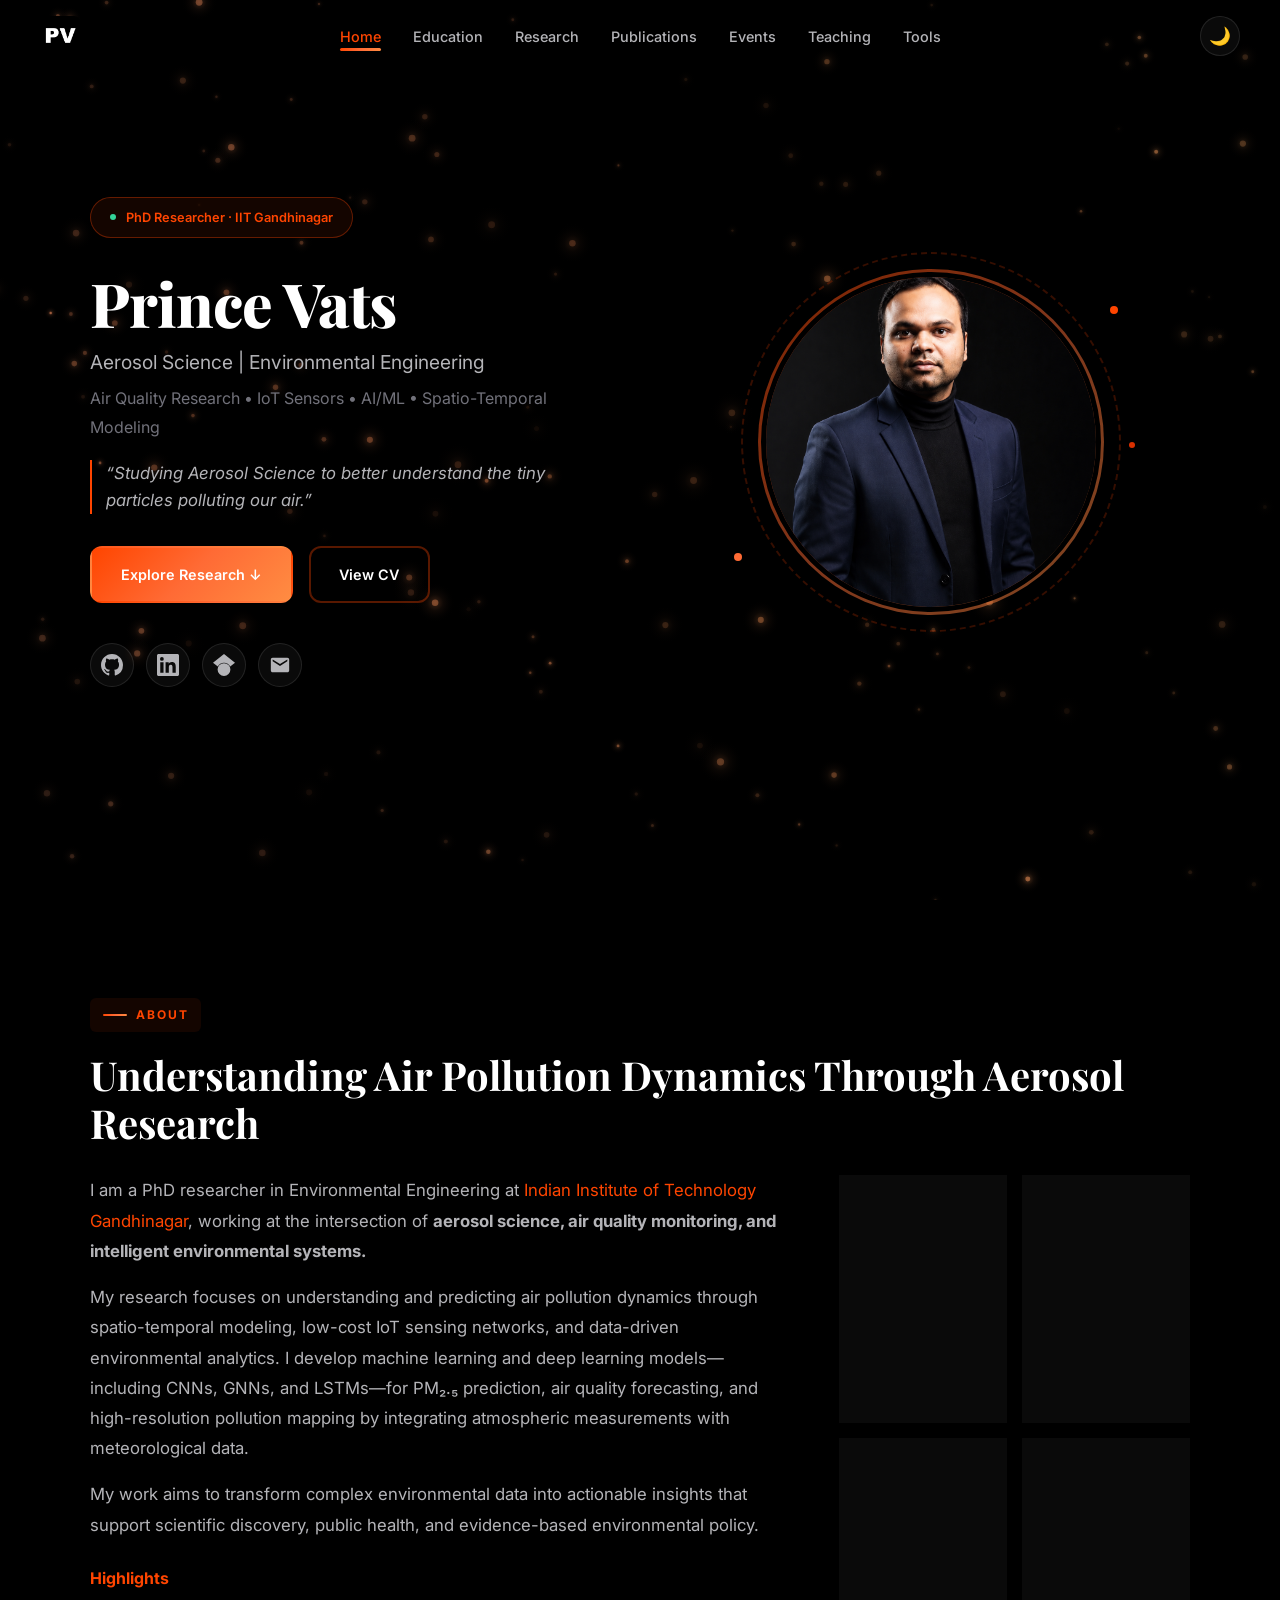
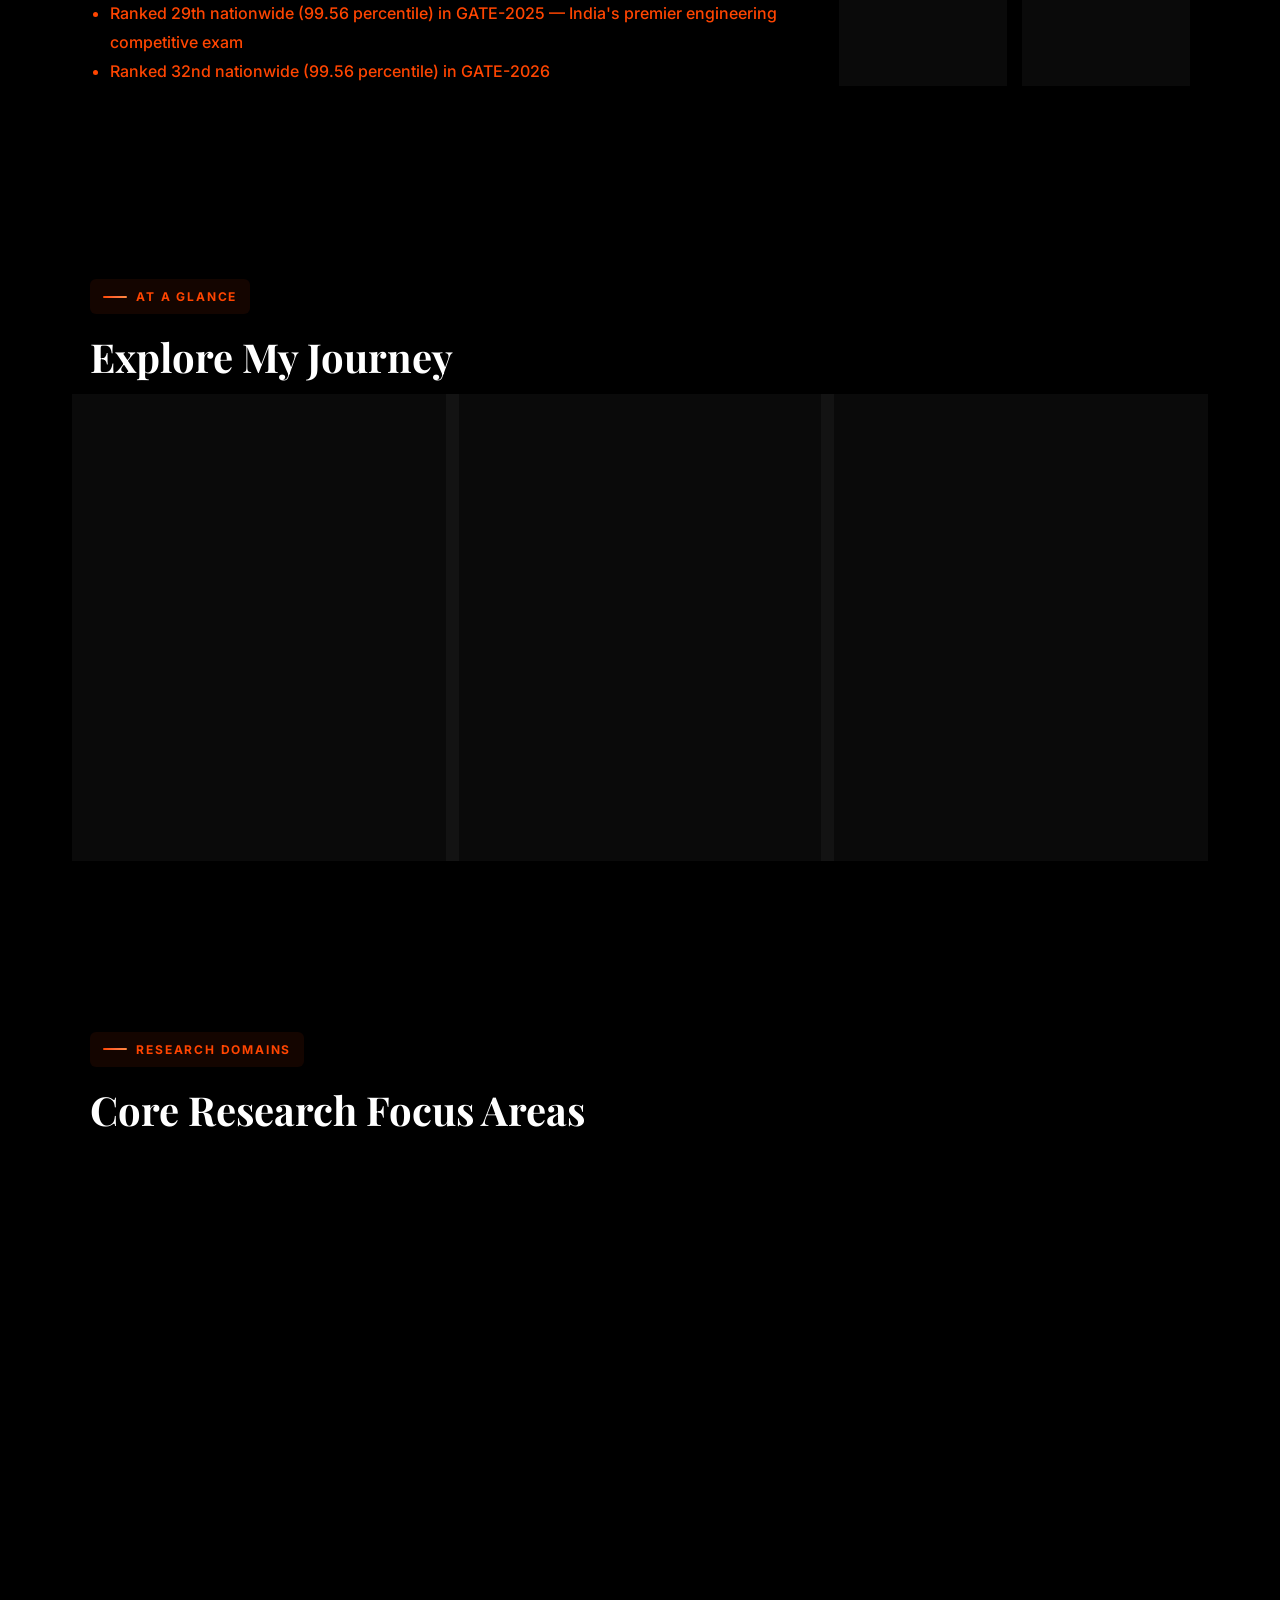
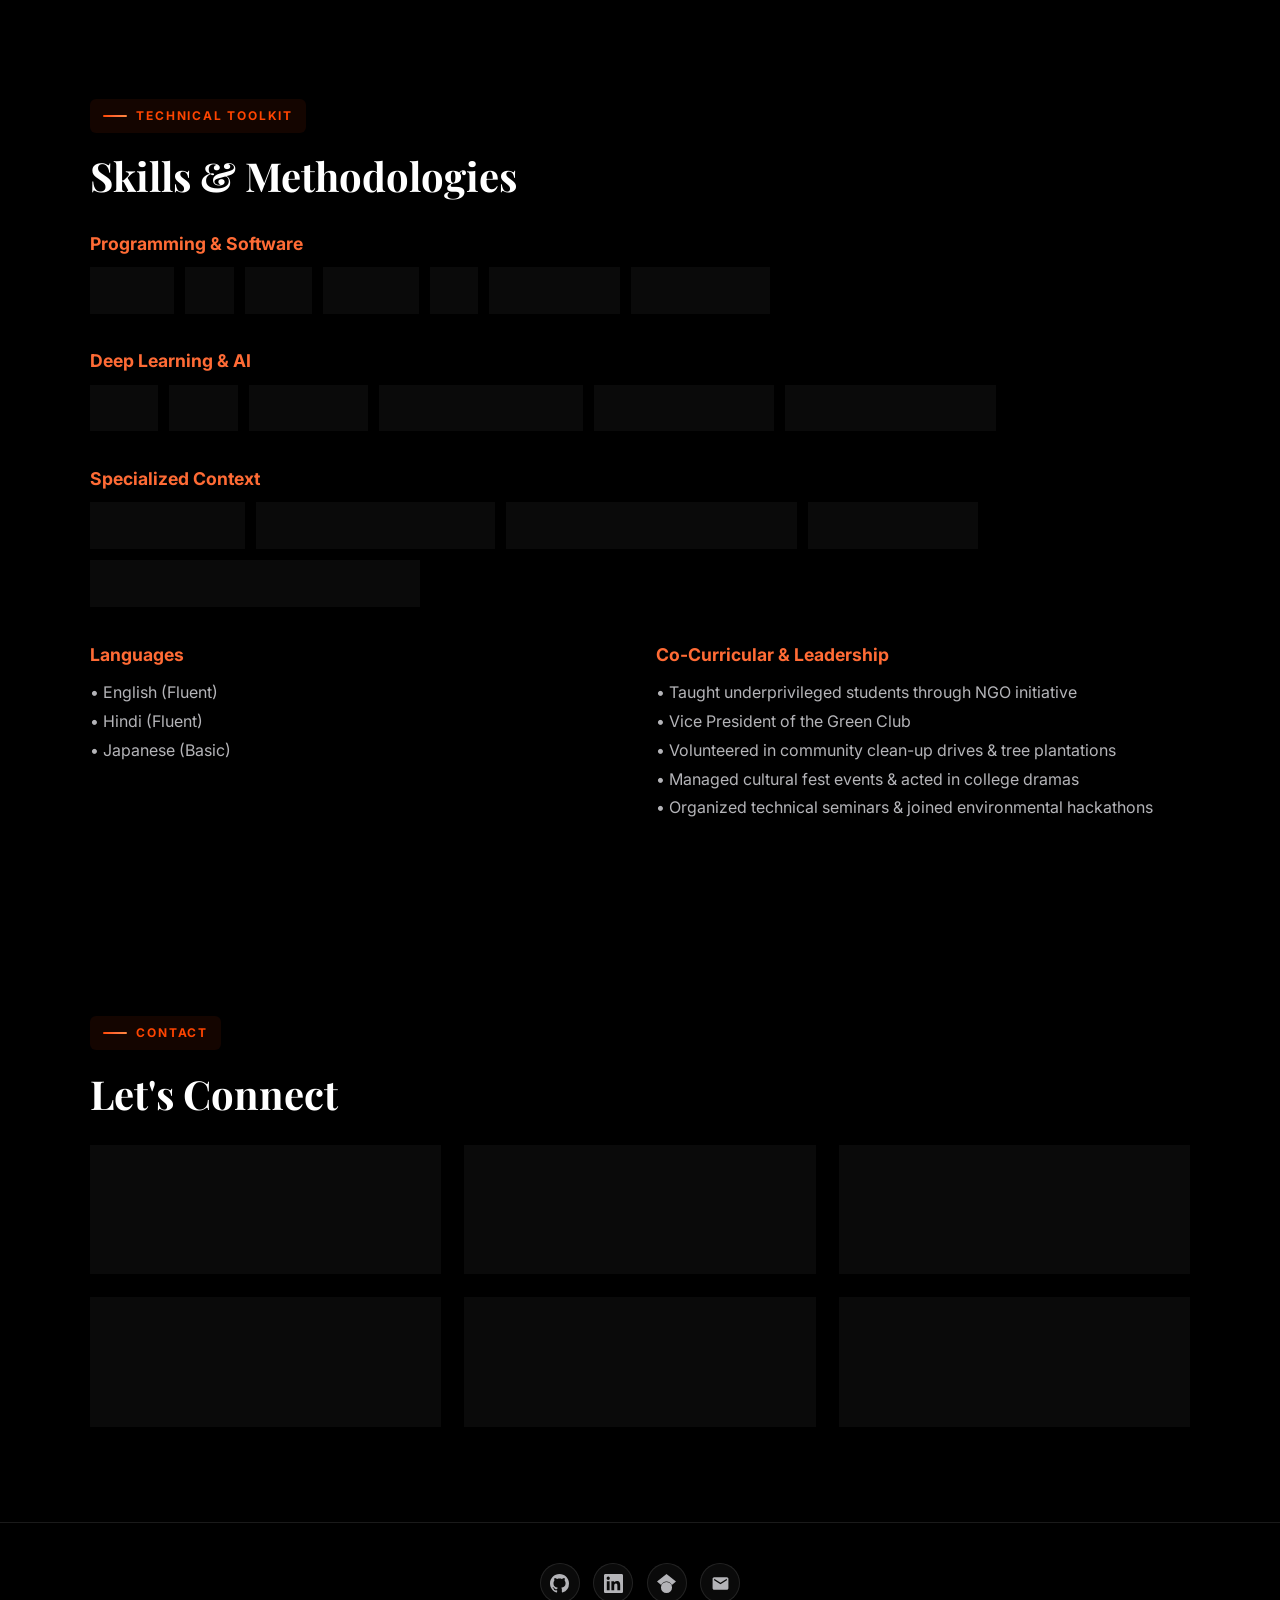
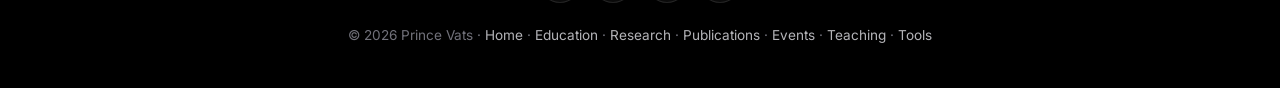
==== index.html @ 7f8aeb82 "Update" ====
<!DOCTYPE html>
<html lang="en">

<head>
  <meta charset="UTF-8" />
  <meta name="viewport" content="width=device-width, initial-scale=1.0" />
  <title>Prince Vats</title>
  <meta name="description"
    content="Prince Vats - PhD Researcher at IIT Gandhinagar specializing in aerosol science, environmental engineering, air pollution monitoring, AI/ML calibration, and deep-learning based spatio-temporal modelling." />
  <link rel="icon" type="image/png" href="assets/images/PV_logo.png" />
  <link rel="stylesheet" href="css/style.css?v=5" />
</head>

<body>

  <!-- Aerosol particle canvas -->
  <canvas id="particleCanvas"></canvas>

  <!-- ===== Navigation ===== -->
  <nav class="navbar" id="navbar">
    <div class="nav-inner">
      <a href="index.html" class="nav-logo">
        <img src="assets/images/PV_logo.png" alt="PV Logo" />
      </a>
      <ul class="nav-links" id="navLinks">
        <li><a href="index.html" class="active">Home</a></li>
        <li><a href="pages/education.html">Education</a></li>
        <li><a href="pages/research.html">Research</a></li>
        <li><a href="pages/publications.html">Publications</a></li>
        <li><a href="pages/events.html">Events</a></li>
        <li><a href="pages/teaching.html">Teaching</a></li>
        <li><a href="pages/tools.html">Tools</a></li>
      </ul>
      <button class="theme-toggle" id="themeToggle" aria-label="Toggle dark mode" title="Toggle theme">
        <span>🌙</span>
      </button>
      <button class="hamburger" id="hamburger" aria-label="Toggle navigation" aria-expanded="false" aria-controls="navLinks">
        <span></span><span></span><span></span>
      </button>
    </div>
  </nav>

  <!-- ===== Hero ===== -->
  <section class="hero" id="hero">
    <div class="section-container">
      <div class="hero-grid">
        <div class="hero-text">
          <div class="hero-badge"><span class="dot"></span> PhD Researcher · IIT Gandhinagar</div>
          <h1 class="hero-name">Prince Vats</h1>
          <p class="hero-title">Aerosol Science | Environmental Engineering</p>
          <p class="hero-affiliation">Air Quality Research • IoT Sensors • AI/ML • Spatio-Temporal Modeling</p>
          <p class="hero-tagline">“Studying Aerosol Science to better understand the tiny particles polluting our air.”</p>
          <div class="hero-buttons">
            <a href="#overview" class="btn btn-primary">Explore Research ↓</a>
            <a href="assets/pdf/CV.pdf" class="btn btn-outline" target="_blank" rel="noopener">View CV</a>
            <!-- Social links -->
            <div class="hero-socials">
              <a href="https://github.com/prince-vats" target="_blank" rel="noopener" class="social-link" title="GitHub">
                <svg xmlns="http://www.w3.org/2000/svg" viewBox="0 0 24 24" aria-hidden="true">
                  <path
                    d="M12 0C5.37 0 0 5.37 0 12c0 5.31 3.435 9.795 8.205 11.385.6.105.825-.255.825-.57 0-.285-.015-1.23-.015-2.235-3.015.555-3.795-.735-4.035-1.41-.135-.345-.72-1.41-1.23-1.695-.42-.225-1.02-.78-.015-.795.945-.015 1.62.87 1.845 1.23 1.08 1.815 2.805 1.305 3.495.99.105-.78.42-1.305.765-1.605-2.67-.3-5.46-1.335-5.46-5.925 0-1.305.465-2.385 1.23-3.225-.12-.3-.54-1.53.12-3.18 0 0 1.005-.315 3.3 1.23.96-.27 1.98-.405 3-.405s2.04.135 3 .405c2.295-1.56 3.3-1.23 3.3-1.23.66 1.65.24 2.88.12 3.18.765.84 1.23 1.905 1.23 3.225 0 4.605-2.805 5.625-5.475 5.925.435.375.81 1.095.81 2.22 0 1.605-.015 2.895-.015 3.3 0 .315.225.69.825.57A12.02 12.02 0 0024 12c0-6.63-5.37-12-12-12z" />
              </svg>
            </a>
            <a href="https://www.linkedin.com/in/prince-vats-iitrpr/" target="_blank" rel="noopener" class="social-link"
              title="LinkedIn">
              <svg xmlns="http://www.w3.org/2000/svg" viewBox="0 0 24 24" aria-hidden="true">
                <path
                  d="M20.447 20.452h-3.554v-5.569c0-1.328-.027-3.037-1.852-3.037-1.853 0-2.136 1.445-2.136 2.939v5.667H9.351V9h3.414v1.561h.046c.477-.9 1.637-1.85 3.37-1.85 3.601 0 4.267 2.37 4.267 5.455v6.286zM5.337 7.433a2.062 2.062 0 01-2.063-2.065 2.064 2.064 1 112.063 2.065zm1.782 13.019H3.555V9h3.564v11.452zM22.225 0H1.771C.792 0 0 .774 0 1.729v20.542C0 23.227.792 24 1.771 24h20.451C23.2 24 24 23.227 24 22.271V1.729C24 .774 23.2 0 22.222 0h.003z" />
              </svg>
            </a>
            <a href="https://scholar.google.com/citations?user=SPHQZR8AAAAJ&hl=en" target="_blank" rel="noopener"
              class="social-link" title="Google Scholar">
              <svg xmlns="http://www.w3.org/2000/svg" viewBox="0 0 24 24" aria-hidden="true">
                <path
                  d="M5.242 13.769L0 9.5 12 0l12 9.5-5.242 4.269C17.548 11.249 14.978 9.5 12 9.5c-2.977 0-5.548 1.748-6.758 4.269zM12 10a7 7 0 1 0 0 14 7 7 0 0 0 0-14z" />
              </svg>
            </a>
            <a href="mailto:princevatsiitrpr@gmail.com" class="social-link" title="Email Me">
              <svg xmlns="http://www.w3.org/2000/svg" viewBox="0 0 24 24" aria-hidden="true">
                <path d="M20 4H4c-1.1 0-1.99.9-1.99 2L2 18c0 1.1.9 2 2 2h16c1.1 0 2-.9 2-2V6c0-1.1-.9-2-2-2zm0 4l-8 5-8-5V6l8 5 8-5v2z"/>
              </svg>
            </a>
          </div>
          </div>
        </div>
        <div class="hero-image-wrapper">
          <div class="hero-image-frame">
            <img src="assets/images/profile/PV5.png" alt="Prince Vats" class="hero-image" />
            <div class="floating-particle"></div>
            <div class="floating-particle"></div>
            <div class="floating-particle"></div>
          </div>
        </div>
      </div>
    </div>
  </section>

  <!-- ===== About ===== -->
  <section id="about">
    <div class="section-container reveal">
      <span class="section-label">About</span>
      <h2 class="section-title">Understanding Air Pollution Dynamics Through Aerosol Research</h2>
      <div class="about-content">
        <div class="about-text">
          <p>
            I am a PhD researcher in Environmental Engineering at <a href="https://www.iitgn.ac.in/">Indian
              Institute of Technology Gandhinagar</a>, working at the intersection of <strong>aerosol science,
              air quality monitoring, and intelligent environmental systems.</strong>
          </p>
          <p>
            My research focuses on understanding and predicting air pollution dynamics through
            spatio-temporal modeling, low-cost IoT sensing networks, and data-driven environmental
            analytics. I develop machine learning and deep learning models—including CNNs, GNNs,
            and LSTMs—for PM₂.₅ prediction, air quality forecasting, and high-resolution pollution
            mapping by integrating atmospheric measurements with meteorological data.
          </p>
          <p>
            My work aims to transform complex environmental data into actionable insights that
            support scientific discovery, public health, and evidence-based environmental policy.
          </p>
          <div style="color: var(--accent-1); font-weight: 500; margin-top: 1.5rem;">
            <strong>Highlights</strong>
            <ul style="margin-top: 0.4rem; padding-left: 1.25rem;">
              <li>Ranked 29th nationwide (99.56 percentile) in GATE-2025 — India's premier engineering competitive exam</li>
              <li>Ranked 32nd nationwide (99.56 percentile) in GATE-2026</li>
            </ul>
          </div>
        </div>
        <div class="stats-grid">
          <div class="stat-card">
            <div class="stat-number">IoT</div>
            <div class="stat-label">Sensor Networks</div>
          </div>
          <div class="stat-card">
            <div class="stat-number">ML/DL</div>
            <div class="stat-label">AI Models</div>
          </div>
          <div class="stat-card">
            <div class="stat-number">ST</div>
            <div class="stat-label">Spatio-Temporal</div>
          </div>
          <div class="stat-card">
            <div class="stat-number">AQ</div>
            <div class="stat-label">Monitoring</div>
          </div>
        </div>
      </div>
    </div>
  </section>

  <!-- ===== Overview - Summary Cards ===== -->
  <section id="overview">
    <div class="section-container reveal">
      <span class="section-label">At a Glance</span>
      <h2 class="section-title">Explore My Journey</h2>
      <div class="summary-grid">

        <!-- Academic -->
        <div class="summary-card">
          <div class="summary-icon">🎓</div>
          <h3>Academic Journey</h3>
          <p>
            Pursuing a PhD at IIT Gandhinagar, with an M.Tech from IIT Ropar
            and B.Tech from GBPUA&T Pantnagar, building a strong foundation
            in environmental engineering and civil science driven by curiosity
            and interdisciplinary learning.
          </p>
          <a href="pages/education.html" class="btn btn-outline btn-sm">View Details →</a>
        </div>

        <!-- Research + Publications-->
        <div class="summary-card">
          <div class="summary-icon">🔬</div>
          <h3>Research & Publications</h3>
          <p>
            Focused on ambient and indoor air pollution monitoring using IoT
            sensor networks, CNN/GNN deep-learning models, feature engineering,
            and predictive AQI systems, with peer-reviewed publications and
            manuscripts advancing AI/ML applications in environmental health.
          </p>
          <a href="pages/research.html" class="btn btn-outline btn-sm">View Details →</a>
        </div>

        <!-- Events & Engagement -->
        <div class="summary-card">
          <div class="summary-icon">🎤</div>
          <h3>Events &amp; Engagement</h3>
          <p>
            Organized academic symposia and contributed at global scientific platforms
            including AAC 2025, India Clean Air Summit, and IICAQM, actively engaging in
            knowledge exchange and environmental research.
          </p>
          <a href="pages/events.html" class="btn btn-outline btn-sm">View Details →</a>
        </div>

      </div>
    </div>
  </section>

  <!-- ===== Research Focus Areas ===== -->
  <section id="research-focus">
    <div class="section-container reveal">
      <span class="section-label">Research Domains</span>
      <h2 class="section-title">Core Research Focus Areas</h2>
      <div class="focus-areas-grid">
        <div class="focus-area-card">
          <h3>🌫️ Aerosol Science</h3>
          <p>
            Understanding aerosol formation, transport, and transformation in atmospheric environments,
            with emphasis on particle number size distribution (PNSD) reconstruction from optical/light-scattering
            measurements, and implications for air quality, climate interactions, and human health exposure.
          </p>
        </div>
        <div class="focus-area-card">
          <h3>💨 Air Quality Monitoring & IoT Sensor Networks</h3>
          <p>
            Real-time ambient and indoor air pollution assessment using distributed low-cost IoT sensor networks for
            multi-pollutant monitoring (PM2.5, PM10, CO2, CO, TVOCs), including sensor design, deployment, calibration,
            data fusion, quality assurance, and health risk/exposure analysis.
          </p>
        </div>
        <div class="focus-area-card">
          <h3>🤖 AI/ML for AQ Prediction</h3>
          <p>
            Development of advanced AI/ML models (CNN, GNN, LSTM, hybrid deep learning architectures) for PM₂.₅
            forecasting
            and spatio-temporal air quality prediction, integrating meteorological, atmospheric, and sensor-network data
            for pattern recognition, feature extraction, and uncertainty-aware forecasting.
          </p>
        </div>
      </div>
    </div>
  </section>

  <!-- ===== Skills ===== -->
  <section id="skills">
    <div class="section-container reveal">
      <span class="section-label">Technical Toolkit</span>
      <h2 class="section-title">Skills &amp; Methodologies</h2>

      <div style="margin-bottom: 2rem;">
        <h3 style="color: var(--accent-2); font-size: 1.1rem; margin-bottom: 0.5rem;">Programming &amp; Software</h3>
        <div class="skills-container">
          <span class="skill-tag">Python</span>
          <span class="skill-tag">C</span>
          <span class="skill-tag">C++</span>
          <span class="skill-tag">MATLAB</span>
          <span class="skill-tag">R</span>
          <span class="skill-tag">ArcGIS / QGIS</span>
          <span class="skill-tag">MS Office Suite</span>
        </div>
      </div>

      <div style="margin-bottom: 2rem;">
        <h3 style="color: var(--accent-2); font-size: 1.1rem; margin-bottom: 0.5rem;">Deep Learning &amp; AI</h3>
        <div class="skills-container">
          <span class="skill-tag">CNN</span>
          <span class="skill-tag">GNN</span>
          <span class="skill-tag">LSTM / GRU</span>
          <span class="skill-tag">Transformers / Predictors</span>
          <span class="skill-tag">TensorFlow / PyTorch</span>
          <span class="skill-tag">Feature Engineering (PCA)</span>
        </div>
      </div>

      <div style="margin-bottom: 2rem;">
        <h3 style="color: var(--accent-2); font-size: 1.1rem; margin-bottom: 0.5rem;">Specialized Context</h3>
        <div class="skills-container">
          <span class="skill-tag">IoT Sensor Design</span>
          <span class="skill-tag">Environmental Data Calibration</span>
          <span class="skill-tag">Deterministic Health Risk Assessments</span>
          <span class="skill-tag">Stochastic Modeling</span>
          <span class="skill-tag">Air Quality Monitoring (PM2.5, PM10, TVOCs)</span>
        </div>
      </div>

      <div style="display: grid; grid-template-columns: 1fr 1fr; gap: 2rem;">
        <!-- Languages -->
        <div>
          <h3 style="color: var(--accent-2); font-size: 1.1rem; margin-bottom: 0.5rem;">Languages</h3>
          <ul style="list-style-type: none; padding-left: 0; color: var(--text-secondary); line-height: 1.8;">
            <li>• English (Fluent)</li>
            <li>• Hindi (Fluent)</li>
            <li>• Japanese (Basic)</li>
          </ul>
        </div>

        <!-- Co-Curricular -->
        <div>
          <h3 style="color: var(--accent-2); font-size: 1.1rem; margin-bottom: 0.5rem;">Co-Curricular &amp; Leadership
          </h3>
          <ul style="list-style-type: none; padding-left: 0; color: var(--text-secondary); line-height: 1.8;">
            <li>• Taught underprivileged students through NGO initiative</li>
            <li>• Vice President of the Green Club</li>
            <li>• Volunteered in community clean-up drives &amp; tree plantations</li>
            <li>• Managed cultural fest events &amp; acted in college dramas</li>
            <li>• Organized technical seminars &amp; joined environmental hackathons</li>
          </ul>
        </div>
      </div>

    </div>
  </section>

  <!-- ===== Contact ===== -->
  <section id="contact">
    <div class="section-container reveal">
      <span class="section-label">Contact</span>
      <h2 class="section-title">Let's Connect</h2>
      <div class="contact-info">
        <div class="contact-item">
          <div class="contact-icon">
            <svg xmlns="http://www.w3.org/2000/svg" viewBox="0 0 24 24" aria-hidden="true">
              <path
                d="M12 0C5.37 0 0 5.37 0 12c0 5.31 3.435 9.795 8.205 11.385.6.105.825-.255.825-.57 0-.285-.015-1.23-.015-2.235-3.015.555-3.795-.735-4.035-1.41-.135-.345-.72-1.41-1.23-1.695-.42-.225-1.02-.78-.015-.795.945-.015 1.62.87 1.845 1.23 1.08 1.815 2.805 1.305 3.495.99.105-.78.42-1.305.765-1.605-2.67-.3-5.46-1.335-5.46-5.925 0-1.305.465-2.385 1.23-3.225-.12-.3-.54-1.53.12-3.18 0 0 1.005-.315 3.3 1.23.96-.27 1.98-.405 3-.405s2.04.135 3 .405c2.295-1.56 3.3-1.23 3.3-1.23.66 1.65.24 2.88.12 3.18.765.84 1.23 1.905 1.23 3.225 0 4.605-2.805 5.625-5.475 5.925.435.375.81 1.095.81 2.22 0 1.605-.015 2.895-.015 3.3 0 .315.225.69.825.57A12.02 12.02 0 0024 12c0-6.63-5.37-12-12-12z" />
            </svg>
          </div>
          <div>
            <strong>GitHub</strong><br />
            <a href="https://github.com/prince-vats" target="_blank" rel="noopener">github.com/prince-vats</a>
          </div>
        </div>
        <div class="contact-item">
          <div class="contact-icon">
            <svg xmlns="http://www.w3.org/2000/svg" viewBox="0 0 24 24" aria-hidden="true">
              <path
                d="M20.447 20.452h-3.554v-5.569c0-1.328-.027-3.037-1.852-3.037-1.853 0-2.136 1.445-2.136 2.939v5.667H9.351V9h3.414v1.561h.046c.477-.9 1.637-1.85 3.37-1.85 3.601 0 4.267 2.37 4.267 5.455v6.286zM5.337 7.433a2.062 2.062 0 01-2.063-2.065 2.064 2.064 1 112.063 2.065zm1.782 13.019H3.555V9h3.564v11.452zM22.225 0H1.771C.792 0 0 .774 0 1.729v20.542C0 23.227.792 24 1.771 24h20.451C23.2 24 24 23.227 24 22.271V1.729C24 .774 23.2 0 22.222 0h.003z" />
            </svg>
          </div>
          <div>
            <strong>LinkedIn</strong><br />
            <a href="https://www.linkedin.com/in/prince-vats-iitrpr/" target="_blank"
              rel="noopener">linkedin.com/in/prince-vats-iitrpr</a>
          </div>
        </div>
        <div class="contact-item">
          <div class="contact-icon">
            <svg xmlns="http://www.w3.org/2000/svg" viewBox="0 0 24 24" aria-hidden="true">
              <path
                d="M5.242 13.769L0 9.5 12 0l12 9.5-5.242 4.269C17.548 11.249 14.978 9.5 12 9.5c-2.977 0-5.548 1.748-6.758 4.269zM12 10a7 7 0 1 0 0 14 7 7 0 0 0 0-14z" />
            </svg>
          </div>
          <div>
            <strong>Google Scholar</strong><br />
            <a href="https://scholar.google.com/citations?user=SPHQZR8AAAAJ&hl=en" target="_blank" rel="noopener">Google
              Scholar Profile</a>
          </div>
        </div>
        <div class="contact-item">
          <div class="contact-icon">
            <svg xmlns="http://www.w3.org/2000/svg" viewBox="0 0 24 24" aria-hidden="true">
              <path d="M20 4H4c-1.1 0-1.99.9-1.99 2L2 18c0 1.1.9 2 2 2h16c1.1 0 2-.9 2-2V6c0-1.1-.9-2-2-2zm0 4l-8 5-8-5V6l8 5 8-5v2z"/>
            </svg>
          </div>
          <div>
            <strong>Email</strong><br />
            <a href="mailto:princevatsiitrpr@gmail.com">princevatsiitrpr@gmail.com</a>
          </div>
        </div>
        <div class="contact-item">
          <div class="contact-icon">
            <svg xmlns="http://www.w3.org/2000/svg" viewBox="0 0 24 24" aria-hidden="true">
              <path d="M6.62 10.79c1.44 2.83 3.76 5.14 6.59 6.59l2.2-2.2c.27-.27.67-.36 1.02-.24 1.12.37 2.33.57 3.57.57.55 0 1 .45 1 1V20c0 .55-.45 1-1 1-9.39 0-17-7.61-17-17 0-.55.45-1 1-1h3.5c.55 0 1 .45 1 1 0 1.25.2 2.45.57 3.57.11.35.03.74-.25 1.02l-2.2 2.2z"/>
            </svg>
          </div>
          <div>
            <strong>Phone</strong><br />
            <a href="tel:+919027902245">+91-9027902245</a>
          </div>
        </div>
        <div class="contact-item">
          <div class="contact-icon">
            <svg xmlns="http://www.w3.org/2000/svg" viewBox="0 0 24 24" aria-hidden="true">
              <path d="M12 2C8.13 2 5 5.13 5 9c0 5.25 7 13 7 13s7-7.75 7-13c0-3.87-3.13-7-7-7zm0 9.5c-1.38 0-2.5-1.12-2.5-2.5s1.12-2.5 2.5-2.5 2.5 1.12 2.5 2.5-1.12 2.5-2.5 2.5z"/>
            </svg>
          </div>
          <div>
            <strong>Location</strong><br />
            Haridwar, India (and IIT Gandhinagar)
          </div>
        </div>
      </div>
    </div>
  </section>

  <!-- ===== Footer ===== -->
  <footer class="footer">
    <div class="footer-socials">
      <a href="https://github.com/prince-vats" target="_blank" rel="noopener" title="GitHub">
        <svg xmlns="http://www.w3.org/2000/svg" viewBox="0 0 24 24" aria-hidden="true"><path d="M12 0C5.37 0 0 5.37 0 12c0 5.31 3.435 9.795 8.205 11.385.6.105.825-.255.825-.57 0-.285-.015-1.23-.015-2.235-3.015.555-3.795-.735-4.035-1.41-.135-.345-.72-1.41-1.23-1.695-.42-.225-1.02-.78-.015-.795.945-.015 1.62.87 1.845 1.23 1.08 1.815 2.805 1.305 3.495.99.105-.78.42-1.305.765-1.605-2.67-.3-5.46-1.335-5.46-5.925 0-1.305.465-2.385 1.23-3.225-.12-.3-.54-1.53.12-3.18 0 0 1.005-.315 3.3 1.23.96-.27 1.98-.405 3-.405s2.04.135 3 .405c2.295-1.56 3.3-1.23 3.3-1.23.66 1.65.24 2.88.12 3.18.765.84 1.23 1.905 1.23 3.225 0 4.605-2.805 5.625-5.475 5.925.435.375.81 1.095.81 2.22 0 1.605-.015 2.895-.015 3.3 0 .315.225.69.825.57A12.02 12.02 0 0024 12c0-6.63-5.37-12-12-12z"/></svg>
      </a>
      <a href="https://www.linkedin.com/in/prince-vats-iitrpr/" target="_blank" rel="noopener" title="LinkedIn">
        <svg xmlns="http://www.w3.org/2000/svg" viewBox="0 0 24 24" aria-hidden="true"><path d="M20.447 20.452h-3.554v-5.569c0-1.328-.027-3.037-1.852-3.037-1.853 0-2.136 1.445-2.136 2.939v5.667H9.351V9h3.414v1.561h.046c.477-.9 1.637-1.85 3.37-1.85 3.601 0 4.267 2.37 4.267 5.455v6.286zM5.337 7.433a2.062 2.062 0 01-2.063-2.065 2.064 2.064 1 112.063 2.065zm1.782 13.019H3.555V9h3.564v11.452zM22.225 0H1.771C.792 0 0 .774 0 1.729v20.542C0 23.227.792 24 1.771 24h20.451C23.2 24 24 23.227 24 22.271V1.729C24 .774 23.2 0 22.222 0h.003z"/></svg>
      </a>
      <a href="https://scholar.google.com/citations?user=SPHQZR8AAAAJ&hl=en" target="_blank" rel="noopener" title="Google Scholar">
        <svg xmlns="http://www.w3.org/2000/svg" viewBox="0 0 24 24" aria-hidden="true"><path d="M5.242 13.769L0 9.5 12 0l12 9.5-5.242 4.269C17.548 11.249 14.978 9.5 12 9.5c-2.977 0-5.548 1.748-6.758 4.269zM12 10a7 7 0 1 0 0 14 7 7 0 0 0 0-14z"/></svg>
      </a>
      <a href="mailto:princevatsiitrpr@gmail.com" title="Email">
        <svg xmlns="http://www.w3.org/2000/svg" viewBox="0 0 24 24" aria-hidden="true"><path d="M20 4H4c-1.1 0-1.99.9-1.99 2L2 18c0 1.1.9 2 2 2h16c1.1 0 2-.9 2-2V6c0-1.1-.9-2-2-2zm0 4l-8 5-8-5V6l8 5 8-5v2z"/></svg>
      </a>
    </div>
    <p>© 2026 Prince Vats · <a href="index.html">Home</a> · <a href="pages/education.html">Education</a> · <a
        href="pages/research.html">Research</a> · <a href="pages/publications.html">Publications</a> · <a
        href="pages/events.html">Events</a> · <a href="pages/teaching.html">Teaching</a> · <a href="pages/tools.html">Tools</a></p>
  </footer>

  <!-- ===== Scripts ===== -->
  <script src="js/particles.js"></script>
  <script src="js/nav.js"></script>

</body>

</html>
---- css/style.css ----
/* ===== Google Fonts ===== */
@import url('https://fonts.googleapis.com/css2?family=Inter:wght@300;400;500;600;700;800&family=Playfair+Display:ital,wght@0,500;0,700;1,500&display=swap');

/* ===== Design Tokens (Dark Mode - Default) ===== */
:root {
  /* Background Colors */
  --bg-primary: #000000;
  --bg-secondary: #0a0a0a;
  --bg-card: rgba(15, 15, 15, 0.7);
  --bg-glass: rgba(255, 255, 255, 0.04);
  
  /* Text Colors */
  --text-primary: #ffffff;
  --text-secondary: #b4b4b8;
  --text-muted: #71717a;
  
  /* Primary Accent - Orange-Red */
  --accent-1: #FF4500;        /* Orange-red primary */
  --accent-1-hover: #FF6B35;  /* Lighter hover state */
  --accent-1-dark: #E63E00;   /* Darker state */
  --accent-2: #FF6B35;        /* Secondary lighter orange */
  --accent-3: #D93000;        /* Tertiary darker orange */
  
  /* Accent Gradients */
  --accent-gradient: linear-gradient(135deg, #FF4500 0%, #FF6B35 50%, #FF8C42 100%);
  --accent-glow: rgba(255, 69, 0, 0.15);
  --accent-soft-glow: rgba(255, 69, 0, 0.08);
  
  /* Borders */
  --border-subtle: rgba(255, 255, 255, 0.10);
  --border-accent: rgba(255, 69, 0, 0.35);
  --border-accent-hover: rgba(255, 69, 0, 0.50);
  
  /* Border Radius */
  --radius-sm: 8px;
  --radius-md: 12px;
  --radius-lg: 16px;
  
  /* Shadows */
  --shadow-sm: 0 4px 12px rgba(0, 0, 0, 0.4);
  --shadow-card: 0 8px 32px rgba(0, 0, 0, 0.5);
  --shadow-lg: 0 16px 48px rgba(0, 0, 0, 0.6);
  --shadow-glow: 0 0 24px rgba(255, 69, 0, 0.20);
  --shadow-glow-lg: 0 0 48px rgba(255, 69, 0, 0.25);
  
  /* Transitions */
  --transition-fast: 0.2s cubic-bezier(0.4, 0, 0.2, 1);
  --transition-smooth: 0.35s cubic-bezier(0.4, 0, 0.2, 1);
  --transition-slow: 0.5s cubic-bezier(0.4, 0, 0.2, 1);
}

/* ===== Light Mode Colors (for dark mode toggle) ===== */
:root.light-mode {
  /* Background Colors */
  --bg-primary: #fafafa;
  --bg-secondary: #f5f5f5;
  --bg-card: rgba(255, 255, 255, 0.8);
  --bg-glass: rgba(255, 255, 255, 0.6);
  
  /* Text Colors */
  --text-primary: #1a1a1a;
  --text-secondary: #4b5563;
  --text-muted: #8b92a0;
  
  /* Accent Colors - Orange-Red */
  --accent-1: #FF4500;
  --accent-1-hover: #FF6B35;
  --accent-1-dark: #E63E00;
  --accent-2: #FF6B35;
  --accent-3: #D93000;
  
  /* Borders */
  --border-subtle: rgba(0, 0, 0, 0.10);
  --border-accent: rgba(255, 69, 0, 0.30);
  --border-accent-hover: rgba(255, 69, 0, 0.45);
  
  /* Shadows */
  --shadow-sm: 0 4px 12px rgba(0, 0, 0, 0.08);
  --shadow-card: 0 8px 32px rgba(0, 0, 0, 0.12);
  --shadow-lg: 0 16px 48px rgba(0, 0, 0, 0.15);
  --shadow-glow: 0 0 24px rgba(255, 69, 0, 0.15);
  --shadow-glow-lg: 0 0 48px rgba(255, 69, 0, 0.20);
}

/* ===== Reset & Base ===== */
*, *::before, *::after {
  margin: 0;
  padding: 0;
  box-sizing: border-box;
}

html {
  scroll-behavior: smooth;
  font-size: 16px;
}

body {
  font-family: 'Inter', -apple-system, sans-serif;
  background: var(--bg-primary);
  color: var(--text-primary);
  line-height: 1.8;
  overflow-x: hidden;
  min-height: 100vh;
  transition: background 0.3s ease, color 0.3s ease;
}

a {
  color: var(--accent-1);
  text-decoration: none;
  transition: var(--transition-fast);
}

a:hover {
  color: var(--accent-2);
}

/* ===== Particle Canvas ===== */
#particleCanvas {
  position: fixed;
  inset: 0;
  z-index: 0;
  pointer-events: none;
}

/* ===== Navigation ===== */
.navbar {
  position: fixed;
  top: 0;
  left: 0;
  right: 0;
  z-index: 100;
  padding: 1rem 2rem;
  transition: var(--transition-smooth);
  backdrop-filter: blur(0px);
}

.navbar.scrolled {
  backdrop-filter: blur(20px);
  background: rgba(0, 0, 0, 0.85);
  border-bottom: 1px solid var(--border-subtle);
  padding: 0.75rem 2rem;
}

.nav-inner {
  max-width: 1200px;
  margin: 0 auto;
  display: flex;
  align-items: center;
  justify-content: space-between;
}

.nav-logo {
  display: flex;
  align-items: center;
  text-decoration: none;
}

.nav-logo img {
  height: 40px;
  width: auto;
  object-fit: contain;
  border-radius: 6px;
  transition: var(--transition-fast);
}

.nav-logo:hover img {
  transform: scale(1.08);
  box-shadow: var(--shadow-glow);
}

/* Dark mode toggle button */
.theme-toggle {
  display: flex;
  align-items: center;
  justify-content: center;
  width: 40px;
  height: 40px;
  border-radius: 50%;
  background: var(--bg-glass);
  border: 1px solid var(--border-subtle);
  cursor: pointer;
  transition: var(--transition-fast);
  color: var(--text-secondary);
  font-size: 1.1rem;
}

.theme-toggle:hover {
  border-color: var(--accent-1);
  color: var(--accent-1);
  background: rgba(255, 87, 34, 0.08);
  transform: scale(1.05);
}

.nav-links {
  display: flex;
  gap: 2rem;
  list-style: none;
}

.nav-links a {
  text-decoration: none;
  color: var(--text-secondary);
  font-size: 0.9rem;
  font-weight: 500;
  transition: var(--transition-fast);
  position: relative;
  padding-bottom: 6px;
}

.nav-links a::after {
  content: '';
  position: absolute;
  bottom: 0;
  left: 0;
  width: 0;
  height: 3px;
  background: var(--accent-gradient);
  border-radius: 2px;
  transition: var(--transition-smooth);
}

.nav-links a:hover {
  color: var(--text-primary);
}

.nav-links a:hover::after,
.nav-links a.active::after {
  width: 100%;
}

.nav-links a.active {
  color: var(--accent-1);
}

.hamburger {
  display: none;
  flex-direction: column;
  gap: 5px;
  cursor: pointer;
  background: none;
  border: none;
  padding: 4px;
}

.hamburger span {
  width: 24px;
  height: 2px;
  background: var(--text-secondary);
  border-radius: 2px;
  transition: var(--transition-fast);
}

/* ===== Sections Common ===== */
section {
  position: relative;
  z-index: 1;
  padding: 6rem 2rem;
}

.section-container {
  max-width: 1100px;
  margin: 0 auto;
}

.section-label {
  display: inline-flex;
  align-items: center;
  gap: 0.6rem;
  font-size: 0.75rem;
  font-weight: 700;
  text-transform: uppercase;
  letter-spacing: 0.15em;
  color: var(--accent-1);
  margin-bottom: 1.2rem;
  padding: 0.4rem 0.8rem;
  background: var(--accent-soft-glow);
  border-radius: 6px;
}

.section-label::before {
  content: '';
  width: 24px;
  height: 2px;
  background: var(--accent-gradient);
  border-radius: 2px;
}

.section-title {
  font-family: 'Playfair Display', serif;
  font-size: 2.5rem;
  font-weight: 700;
  margin-bottom: 1.75rem;
  color: var(--text-primary);
  line-height: 1.2;
}

.section-subtitle {
  color: var(--text-secondary);
  font-size: 1.05rem;
  max-width: 700px;
  margin-bottom: 2.5rem;
}

/* ===== Page Header (for interior pages) ===== */
.page-header {
  padding-top: 8rem;
  padding-bottom: 3rem;
  position: relative;
  z-index: 1;
  text-align: center;
}

.page-header .section-label {
  justify-content: center;
}

.page-header .section-title {
  margin-bottom: 0.75rem;
}

.page-header .section-subtitle {
  margin: 0 auto;
}

/* breadcrumb */
.breadcrumb {
  display: flex;
  justify-content: center;
  gap: 0.5rem;
  font-size: 0.85rem;
  color: var(--text-muted);
  margin-bottom: 1.5rem;
}

.breadcrumb a {
  color: var(--text-secondary);
  text-decoration: none;
  transition: var(--transition-fast);
}

.breadcrumb a:hover {
  color: var(--accent-1);
}

.breadcrumb .separator {
  color: var(--text-muted);
}

/* ===== Hero Section ===== */
.hero {
  min-height: 100vh;
  display: flex;
  align-items: center;
  padding-top: 5rem;
}

.hero-grid {
  display: grid;
  grid-template-columns: 1fr 1fr;
  gap: 4rem;
  align-items: center;
}

.hero-text {
  animation: fadeInUp 0.8s ease-out;
}

.hero-badge {
  display: inline-flex;
  align-items: center;
  gap: 0.6rem;
  background: var(--accent-soft-glow);
  border: 1.5px solid var(--border-accent);
  border-radius: 50px;
  padding: 0.5rem 1.2rem;
  font-size: 0.8rem;
  font-weight: 600;
  color: var(--accent-1);
  margin-bottom: 2rem;
  backdrop-filter: blur(10px);
  transition: var(--transition-fast);
}

.hero-badge:hover {
  border-color: var(--accent-1-hover);
  background: rgba(255, 87, 34, 0.12);
}

.hero-badge .dot {
  width: 6px;
  height: 6px;
  background: #34d399;
  border-radius: 50%;
  animation: pulse 2s ease-in-out infinite;
}

.hero-name {
  font-family: 'Playfair Display', serif;
  font-size: 3.8rem;
  font-weight: 800;
  line-height: 1.1;
  margin-bottom: 0.5rem;
  letter-spacing: -1px;
}

.hero-name .gradient {
  background: var(--accent-gradient);
  -webkit-background-clip: text;
  -webkit-text-fill-color: transparent;
  background-clip: text;
}

.hero-title {
  font-size: 1.2rem;
  color: var(--text-secondary);
  margin-bottom: 0.3rem;
  font-weight: 400;
}

.hero-affiliation {
  font-size: 1rem;
  color: var(--text-muted);
  margin-bottom: 1.15rem;
}

.hero-tagline {
  font-size: 1.05rem;
  line-height: 1.6;
  color: var(--text-secondary);
  font-style: italic;
  margin-bottom: 2rem;
  border-left: 2.5px solid var(--accent-1);
  padding-left: 0.9rem;
  max-width: 580px;
}

.hero-buttons {
  display: flex;
  gap: 1rem;
  flex-wrap: wrap;
}

/* Social links row */
.hero-socials {
  display: flex;
  gap: 0.75rem;
  margin-top: 1.5rem;
}

.social-link {
  display: inline-flex;
  align-items: center;
  justify-content: center;
  width: 44px;
  height: 44px;
  border-radius: 50%;
  background: var(--bg-glass);
  border: 1.5px solid var(--border-subtle);
  transition: var(--transition-smooth);
  text-decoration: none;
  cursor: pointer;
}

.social-link:hover {
  border-color: var(--accent-1);
  background: var(--accent-soft-glow);
  transform: translateY(-4px);
  box-shadow: var(--shadow-glow);
}

.social-link svg {
  width: 22px;
  height: 22px;
  fill: var(--text-secondary);
  transition: var(--transition-fast);
}

.social-link:hover svg {
  fill: var(--accent-1);
}

.social-link:focus {
  outline: none;
  box-shadow: 0 0 0 3px var(--accent-soft-glow);
}

/* ===== Buttons ===== */
.btn {
  display: inline-flex;
  align-items: center;
  justify-content: center;
  gap: 0.5rem;
  padding: 0.85rem 1.8rem;
  border-radius: var(--radius-md);
  font-size: 0.9rem;
  font-weight: 600;
  text-decoration: none;
  cursor: pointer;
  transition: var(--transition-smooth);
  border: 2px solid transparent;
  font-family: inherit;
}

.btn-primary {
  background: var(--accent-gradient);
  color: #fff;
  box-shadow: var(--shadow-sm);
}

.btn-primary:hover {
  transform: translateY(-3px);
  box-shadow: var(--shadow-glow-lg);
  filter: brightness(1.1);
}

.btn-primary:active {
  transform: translateY(-1px);
}

.btn-outline {
  background: transparent;
  color: var(--text-primary);
  border: 2px solid var(--border-accent);
}

.btn-outline:hover {
  background: var(--accent-soft-glow);
  border-color: var(--accent-1);
  color: var(--accent-1);
  transform: translateY(-2px);
}

.btn:focus {
  outline: none;
  box-shadow: 0 0 0 3px var(--accent-soft-glow);
}

.btn-sm {
  padding: 0.5rem 1.1rem;
  font-size: 0.82rem;
}

/* Hero Image */
.hero-image-wrapper {
  display: flex;
  justify-content: center;
  animation: fadeInUp 0.8s ease-out 0.2s both;
}

.hero-image-frame {
  position: relative;
  width: 340px;
  height: 340px;
  transition: var(--transition-smooth);
}

.hero-image-frame:hover {
  transform: scale(1.02);
}

.hero-image-frame::before {
  content: '';
  position: absolute;
  inset: -3px;
  border-radius: 50%;
  background: var(--accent-gradient);
  opacity: 0.5;
  animation: rotate 8s linear infinite;
}

.hero-image-frame::after {
  content: '';
  position: absolute;
  inset: -20px;
  border-radius: 50%;
  border: 2px dashed var(--border-accent);
  animation: rotate 20s linear infinite reverse;
  opacity: 0.6;
}

.hero-image {
  position: relative;
  width: 100%;
  height: 100%;
  border-radius: 50%;
  object-fit: cover;
  border: 5px solid var(--bg-primary);
  z-index: 1;
  transition: var(--transition-smooth);
}

.hero-image-frame:hover .hero-image {
  filter: brightness(1.05);
}

/* Floating particles around image */
.floating-particle {
  position: absolute;
  width: 8px;
  height: 8px;
  border-radius: 50%;
  z-index: 2;
}

.floating-particle:nth-child(2) {
  top: 10%;
  right: -5%;
  background: var(--accent-1);
  animation: float 3s ease-in-out infinite;
}

.floating-particle:nth-child(3) {
  bottom: 15%;
  left: -8%;
  background: var(--accent-2);
  animation: float 4s ease-in-out infinite 1s;
}

.floating-particle:nth-child(4) {
  top: 50%;
  right: -10%;
  background: var(--accent-3);
  width: 6px;
  height: 6px;
  animation: float 3.5s ease-in-out infinite 0.5s;
}

/* ===== About Section (Homepage) ===== */
.about-content {
  display: grid;
  grid-template-columns: 2fr 1fr;
  gap: 3rem;
}

.about-text p {
  color: var(--text-secondary);
  margin-bottom: 1rem;
  font-size: 1.05rem;
}

.stats-grid {
  display: grid;
  grid-template-columns: 1fr 1fr;
  gap: 1rem;
}

.stat-card {
  background: var(--bg-glass);
  border: 1.5px solid var(--border-subtle);
  border-radius: var(--radius-md);
  padding: 2rem 1.5rem;
  text-align: center;
  transition: var(--transition-smooth);
  backdrop-filter: blur(10px);
  position: relative;
  overflow: hidden;
}

.stat-card::before {
  content: '';
  position: absolute;
  top: 0;
  left: 0;
  right: 0;
  height: 2px;
  background: var(--accent-gradient);
  opacity: 0;
  transition: opacity var(--transition-fast);
}

.stat-card:hover {
  border-color: var(--border-accent-hover);
  transform: translateY(-5px);
  box-shadow: var(--shadow-glow);
  background: rgba(255, 87, 34, 0.06);
}

.stat-card:hover::before {
  opacity: 1;
}

.stat-number {
  font-size: 2rem;
  font-weight: 800;
  background: var(--accent-gradient);
  -webkit-background-clip: text;
  -webkit-text-fill-color: transparent;
  background-clip: text;
  line-height: 1;
  min-height: 2.5rem;
}

.stat-label {
  font-size: 0.8rem;
  color: var(--text-muted);
  margin-top: 0.4rem;
  font-weight: 600;
  text-transform: uppercase;
  letter-spacing: 0.05em;
}

/* ===== Summary Cards (Homepage) ===== */
.summary-grid {
  display: grid;
  grid-template-columns: repeat(auto-fill, minmax(300px, 1fr));
  gap: 1.5rem;
}

.summary-card {
  background: var(--bg-glass);
  border: 1.5px solid var(--border-subtle);
  border-radius: var(--radius-md);
  padding: 2.2rem;
  transition: var(--transition-smooth);
  backdrop-filter: blur(10px);
  position: relative;
  overflow: hidden;
  display: flex;
  flex-direction: column;
  box-shadow: var(--shadow-sm);
}

.summary-card::before {
  content: '';
  position: absolute;
  top: 0;
  left: 0;
  right: 0;
  height: 3px;
  background: var(--accent-gradient);
  opacity: 0;
  transition: opacity var(--transition-fast);
}

.summary-card:hover {
  border-color: var(--border-accent-hover);
  transform: translateY(-8px);
  box-shadow: var(--shadow-glow);
  background: var(--bg-glass);
}

.summary-card:hover::before {
  opacity: 1;
}

.summary-icon {
  width: 48px;
  height: 48px;
  border-radius: var(--radius-sm);
  background: rgba(59, 130, 246, 0.1);
  display: flex;
  align-items: center;
  justify-content: center;
  font-size: 1.5rem;
  margin-bottom: 1.25rem;
}

.summary-card h3 {
  font-size: 1.15rem;
  font-weight: 600;
  margin-bottom: 0.5rem;
}

.summary-card p {
  color: var(--text-secondary);
  font-size: 0.9rem;
  line-height: 1.6;
  flex: 1;
}

.summary-card .btn {
  margin-top: 1.25rem;
  align-self: flex-start;
}

/* ===== Research Focus Areas ===== */
.focus-areas-grid {
  display: grid;
  grid-template-columns: repeat(auto-fit, minmax(280px, 1fr));
  gap: 1.5rem;
}

.focus-area-card {
  background: linear-gradient(135deg, var(--bg-glass) 0%, rgba(74, 124, 126, 0.05) 100%);
  border: 1.5px solid var(--border-accent);
  border-radius: var(--radius-md);
  padding: 2rem;
  transition: var(--transition-smooth);
  backdrop-filter: blur(10px);
  position: relative;
  overflow: hidden;
  box-shadow: var(--shadow-sm);
}

.focus-area-card::before {
  content: '';
  position: absolute;
  inset: 0;
  background: linear-gradient(135deg, rgba(74, 124, 126, 0.1) 0%, transparent 100%);
  opacity: 0;
  transition: opacity var(--transition-fast);
  pointer-events: none;
}

.focus-area-card:hover {
  border-color: var(--accent-1-hover);
  transform: translateY(-8px);
  box-shadow: var(--shadow-glow);
}

.focus-area-card:hover::before {
  opacity: 1;
}

.focus-area-card h3 {
  font-size: 1.2rem;
  font-weight: 600;
  color: var(--text-primary);
  margin-bottom: 0.75rem;
  display: flex;
  align-items: center;
  gap: 0.5rem;
}

.focus-area-card p {
  color: var(--text-secondary);
  font-size: 0.9rem;
  line-height: 1.7;
  margin: 0;
}

/* ===== Education Timeline ===== */
.timeline {
  position: relative;
  padding-left: 2.5rem;
}

.timeline::before {
  content: '';
  position: absolute;
  left: 0;
  top: 8px;
  bottom: 0;
  width: 3px;
  background: linear-gradient(to bottom, var(--accent-1), var(--accent-2), var(--accent-3), transparent);
  border-radius: 2px;
}

.timeline-item {
  position: relative;
  padding-bottom: 3rem;
}

.timeline-item:last-child {
  padding-bottom: 0;
}

.timeline-item::before {
  content: '';
  position: absolute;
  left: -2.75rem;
  top: 8px;
  width: 16px;
  height: 16px;
  border-radius: 50%;
  border: 3px solid var(--accent-1);
  background: var(--bg-primary);
  transition: var(--transition-smooth);
  box-shadow: 0 0 0 3px rgba(255, 87, 34, 0.1);
}

.timeline-item.active::before {
  background: var(--accent-1);
  box-shadow: 0 0 20px var(--shadow-glow);
  transform: scale(1.2);
}

.timeline-card {
  background: var(--bg-glass);
  border: 1.5px solid var(--border-subtle);
  border-radius: var(--radius-md);
  padding: 2rem;
  transition: var(--transition-smooth);
  backdrop-filter: blur(10px);
  position: relative;
  overflow: hidden;
}

.timeline-card::before {
  content: '';
  position: absolute;
  left: 0;
  top: 0;
  bottom: 0;
  width: 3px;
  background: var(--accent-gradient);
  opacity: 0;
  transition: opacity var(--transition-fast);
}

.timeline-card:hover {
  border-color: var(--border-accent-hover);
  box-shadow: var(--shadow-glow);
  transform: translateX(4px);
}

.timeline-card:hover::before {
  opacity: 1;
}

.timeline-year {
  display: inline-block;
  font-size: 0.7rem;
  font-weight: 700;
  text-transform: uppercase;
  letter-spacing: 0.1em;
  color: var(--accent-1);
  background: var(--accent-soft-glow);
  padding: 0.35rem 0.8rem;
  border-radius: 50px;
  margin-bottom: 1rem;
  border: 1px solid var(--border-accent);
}

.timeline-degree {
  font-size: 1.2rem;
  font-weight: 700;
  margin-bottom: 0.3rem;
  color: var(--text-primary);
}

.timeline-school {
  color: var(--text-secondary);
  font-size: 0.95rem;
  font-weight: 500;
}

.timeline-details {
  color: var(--text-secondary);
  font-size: 0.9rem;
  margin-top: 0.8rem;
  line-height: 1.7;
}

/* ===== Research Cards ===== */
.research-grid {
  display: grid;
  grid-template-columns: repeat(auto-fill, minmax(300px, 1fr));
  gap: 1.75rem;
}

/* ===== Featured Project Card ===== */
.project-featured {
  background: linear-gradient(135deg, var(--bg-glass) 0%, rgba(74, 124, 126, 0.08) 100%);
  border: 2px solid var(--border-accent);
  border-radius: var(--radius-lg);
  padding: 2.5rem;
  backdrop-filter: blur(10px);
  transition: var(--transition-smooth);
  box-shadow: var(--shadow-card);
  position: relative;
  overflow: hidden;
}

.project-featured::before {
  content: '';
  position: absolute;
  top: 0;
  left: 0;
  right: 0;
  height: 4px;
  background: var(--accent-gradient);
}

.project-featured:hover {
  border-color: var(--accent-1-hover);
  box-shadow: var(--shadow-glow-lg);
  transform: translateY(-4px);
}

.project-header {
  margin-bottom: 1.5rem;
  padding-bottom: 1.5rem;
  border-bottom: 1px solid var(--border-subtle);
}

.project-description {
  position: relative;
  z-index: 1;
}

/* ===== Research Cards ===== */
.research-grid {
  display: grid;
  grid-template-columns: repeat(auto-fill, minmax(300px, 1fr));
  gap: 1.75rem;
}

.research-card {
  background: var(--bg-glass);
  border: 1.5px solid var(--border-subtle);
  border-radius: var(--radius-md);
  padding: 2.2rem;
  transition: var(--transition-smooth);
  backdrop-filter: blur(10px);
  position: relative;
  overflow: hidden;
  display: flex;
  flex-direction: column;
  box-shadow: var(--shadow-sm);
}

.research-card::before {
  content: '';
  position: absolute;
  top: 0;
  left: 0;
  right: 0;
  height: 3px;
  background: var(--accent-gradient);
  opacity: 0;
  transition: opacity var(--transition-fast);
}

.research-card:hover {
  border-color: var(--border-accent-hover);
  transform: translateY(-8px);
  box-shadow: var(--shadow-glow);
}

.research-card:hover::before {
  opacity: 1;
}

.research-icon {
  width: 52px;
  height: 52px;
  border-radius: var(--radius-sm);
  background: var(--accent-soft-glow);
  display: flex;
  align-items: center;
  justify-content: center;
  font-size: 1.6rem;
  margin-bottom: 1.5rem;
  border: 1.5px solid var(--border-accent);
}

.research-card h3 {
  font-size: 1.1rem;
  font-weight: 700;
  margin-bottom: 0.7rem;
  color: var(--text-primary);
}

.research-card p {
  color: var(--text-secondary);
  font-size: 0.9rem;
  line-height: 1.7;
  flex: 1;
}

/* ===== Publications List ===== */
.publication-list {
  display: flex;
  flex-direction: column;
  gap: 1.5rem;
}

.publication-item {
  background: var(--bg-glass);
  border: 1.5px solid var(--border-subtle);
  border-radius: var(--radius-md);
  padding: 2.2rem;
  transition: var(--transition-smooth);
  backdrop-filter: blur(10px);
  position: relative;
  overflow: hidden;
  display: flex;
  flex-direction: column;
  box-shadow: var(--shadow-sm);
}

.publication-content-wrapper {
  display: grid;
  grid-template-columns: 140px 1fr;
  gap: 1.75rem;
  align-items: start;
}

.publication-thumbnail-link {
  display: block;
  width: 100%;
  flex-shrink: 0;
  border-radius: var(--radius-sm);
  overflow: hidden;
  border: 1.5px solid var(--border-subtle);
  transition: var(--transition-smooth);
  background: var(--bg-secondary);
  box-shadow: var(--shadow-sm);
}

.publication-thumbnail-link:hover {
  border-color: var(--accent-1);
  box-shadow: var(--shadow-glow);
  transform: translateY(-4px) scale(1.02);
}

.publication-thumbnail {
  width: 100%;
  height: auto;
  aspect-ratio: 3/4;
  object-fit: cover;
  display: block;
  opacity: 0.9;
  transition: opacity 0.3s ease;
}

.publication-thumbnail:hover {
  opacity: 1;
}

@media (max-width: 640px) {
  .publication-content-wrapper {
    grid-template-columns: 1fr;
  }
  .publication-thumbnail-link {
    width: 120px;
    margin-bottom: 1rem;
  }
}

.publication-item::before {
  content: '';
  position: absolute;
  top: 0;
  left: 0;
  bottom: 0;
  width: 3px;
  background: var(--accent-gradient);
  opacity: 0;
  transition: opacity var(--transition-fast);
}

.publication-item:hover {
  border-color: var(--border-accent-hover);
  box-shadow: var(--shadow-glow);
  transform: translateX(3px);
}

.publication-item:hover::before {
  opacity: 1;
}

.publication-number {
  display: inline-flex;
  align-items: center;
  justify-content: center;
  width: 28px;
  height: 28px;
  border-radius: 50%;
  background: rgba(59, 130, 246, 0.15);
  color: var(--accent-1);
  font-size: 0.8rem;
  font-weight: 700;
  margin-bottom: 0.75rem;
}

.publication-title {
  font-size: 1.05rem;
  font-weight: 600;
  margin-bottom: 0.5rem;
  line-height: 1.5;
  color: var(--text-primary);
}

.publication-authors {
  color: var(--text-secondary);
  font-size: 0.9rem;
  margin-bottom: 0.35rem;
}

.publication-authors strong {
  color: var(--accent-2);
}

.publication-venue {
  color: var(--text-muted);
  font-size: 0.85rem;
  font-style: italic;
}

.publication-year {
  display: inline-block;
  font-size: 0.7rem;
  font-weight: 700;
  text-transform: uppercase;
  letter-spacing: 0.1em;
  color: var(--accent-1);
  background: var(--accent-soft-glow);
  padding: 0.3rem 0.7rem;
  border-radius: 50px;
  margin-top: 1rem;
  border: 1px solid var(--border-accent);
}

/* ===== Publication Status Badge & Categories ===== */
.pub-status-badge {
  display: inline-block;
  font-size: 0.7rem;
  font-weight: 700;
  text-transform: uppercase;
  letter-spacing: 0.1em;
  padding: 0.4rem 0.9rem;
  border-radius: 50px;
  margin-bottom: 1rem;
  border: 1px solid currentColor;
  background: rgba(74, 124, 126, 0.1);
  color: var(--accent-1);
}

.pub-categories {
  display: flex;
  flex-wrap: wrap;
  gap: 0.5rem;
  margin: 0.75rem 0 1rem 0;
}

.pub-category {
  display: inline-flex;
  align-items: center;
  padding: 0.3rem 0.75rem;
  background: rgba(74, 124, 126, 0.12);
  color: var(--accent-2);
  font-size: 0.8rem;
  font-weight: 500;
  border-radius: 6px;
  border: 1px solid var(--border-accent);
  transition: var(--transition-fast);
}

.pub-category:hover {
  background: rgba(74, 124, 126, 0.2);
  border-color: var(--accent-1-hover);
  color: var(--accent-1-hover);
}

.pub-link {
  display: inline-block;
  margin-top: 1rem;
  color: var(--accent-1);
  font-size: 0.9rem;
  font-weight: 600;
  text-decoration: none;
  transition: var(--transition-fast);
  border-bottom: 2px solid transparent;
}

.pub-link:hover {
  color: var(--accent-1-hover);
  border-bottom-color: var(--accent-1-hover);
}

.scholar-cta {
  margin-top: 3rem;
  text-align: center;
}

/* ===== Conference / Events ===== */
.event-list {
  display: flex;
  flex-direction: column;
  gap: 1.75rem;
}

.event-item {
  background: var(--bg-glass);
  border: 1.5px solid var(--border-subtle);
  border-radius: var(--radius-md);
  padding: 1.5rem 1.75rem;
  transition: var(--transition-smooth);
  backdrop-filter: blur(10px);
  display: grid;
  grid-template-columns: 300px 1fr;
  gap: 1.75rem;
  align-items: center;
  box-shadow: var(--shadow-sm);
  position: relative;
  overflow: hidden;
}

.event-item::before {
  content: '';
  position: absolute;
  left: 0;
  top: 0;
  bottom: 0;
  width: 3px;
  background: var(--accent-gradient);
  opacity: 0;
  transition: opacity var(--transition-fast);
}

.event-item:hover {
  border-color: var(--border-accent-hover);
  box-shadow: var(--shadow-glow);
  transform: translateX(3px);
}

.event-item:hover::before {
  opacity: 1;
}

.event-media {
  display: block;
  position: relative;
  width: 100%;
  aspect-ratio: 16 / 9;
  border-radius: var(--radius-sm);
  overflow: hidden;
  border: 1.5px solid var(--border-subtle);
  background: var(--bg-secondary);
  box-shadow: var(--shadow-sm);
  transition: var(--transition-smooth);
  flex-shrink: 0;
}

.event-media img {
  width: 100%;
  height: 100%;
  object-fit: cover;
  display: block;
  transition: transform 0.4s ease, filter 0.4s ease;
}

.event-item:hover .event-media {
  border-color: var(--accent-1);
  box-shadow: var(--shadow-glow);
}

.event-item:hover .event-media img {
  transform: scale(1.05);
}

.event-date-badge {
  display: inline-flex;
  align-items: center;
  gap: 0.35rem;
  font-size: 0.75rem;
  font-weight: 700;
  text-transform: uppercase;
  letter-spacing: 0.08em;
  padding: 0.35rem 0.85rem;
  border-radius: 50px;
  background: var(--event-bg, var(--accent-soft-glow));
  border: 1.5px solid var(--event-border, var(--border-accent));
  color: var(--event-text, var(--accent-1));
  margin-bottom: 0.85rem;
  transition: var(--transition-fast);
}

.event-date-badge:hover {
  transform: translateY(-2px);
  box-shadow: 0 4px 12px var(--accent-glow);
}

.event-badge-row {
  display: flex;
  align-items: center;
  gap: 0.6rem;
  margin-bottom: 0.85rem;
  flex-wrap: wrap;
}

.event-badge-row .event-date-badge {
  margin-bottom: 0;
}

.role-badge {
  display: inline-flex;
  align-items: center;
  gap: 0.35rem;
  font-size: 0.72rem;
  font-weight: 700;
  text-transform: uppercase;
  letter-spacing: 0.06em;
  padding: 0.32rem 0.75rem;
  border-radius: 50px;
  transition: var(--transition-fast);
}

.role-badge.organizer {
  background: rgba(245, 158, 11, 0.15);
  border: 1.5px solid rgba(245, 158, 11, 0.45);
  color: #fbbf24;
}

.role-badge.attended {
  background: rgba(59, 130, 246, 0.12);
  border: 1.5px solid rgba(59, 130, 246, 0.35);
  color: #60a5fa;
}

:root.light-mode .role-badge.organizer {
  background: rgba(245, 158, 11, 0.12);
  border-color: rgba(217, 119, 6, 0.4);
  color: #b45309;
}

:root.light-mode .role-badge.attended {
  background: rgba(37, 99, 235, 0.1);
  border-color: rgba(37, 99, 235, 0.3);
  color: #1d4ed8;
}


.event-content h3 {
  font-size: 1.05rem;
  font-weight: 600;
  margin-bottom: 0.35rem;
}

.event-content p {
  color: var(--text-secondary);
  font-size: 0.9rem;
  line-height: 1.6;
}

/* ===== Filter Controls ===== */
.filter-controls {
  display: flex;
  justify-content: center;
  gap: 1rem;
  margin-bottom: 3rem;
  flex-wrap: wrap;
}

.filter-btn {
  padding: 0.6rem 1.25rem;
  font-size: 0.9rem;
  border-radius: 100px;
}

.event-tag {
  display: inline-block;
  font-size: 0.72rem;
  font-weight: 600;
  color: var(--accent-1);
  background: rgba(59, 130, 246, 0.1);
  padding: 0.2rem 0.65rem;
  border-radius: 100px;
  margin-top: 0.5rem;
  transition: var(--transition-fast);
}

.event-tag:hover {
  background: rgba(59, 130, 246, 0.2);
  transform: translateY(-1px);
}

.event-citation {
  margin-top: 0.5rem;
  margin-bottom: 0.85rem;
  padding: 0.85rem 1.15rem;
  background: rgba(255, 255, 255, 0.03);
  border-left: 3px solid var(--accent-1);
  border-radius: 0 var(--radius-sm) var(--radius-sm) 0;
  font-size: 0.85rem;
  line-height: 1.6;
  color: var(--text-secondary);
  display: flex;
  flex-direction: column;
  gap: 0.65rem;
}

.citation-text {
  flex: 1;
}

.citation-actions {
  display: flex;
  align-items: center;
  justify-content: flex-end;
  gap: 0.6rem;
  padding-top: 0.55rem;
  border-top: 1px dashed rgba(255, 255, 255, 0.08);
}

:root.light-mode .citation-actions {
  border-top-color: rgba(0, 0, 0, 0.08);
}

.citation-action-btn {
  display: inline-flex;
  align-items: center;
  gap: 0.4rem;
  font-size: 0.75rem;
  font-weight: 600;
  color: var(--accent-1);
  background: rgba(255, 69, 0, 0.08);
  border: 1px solid rgba(255, 69, 0, 0.3);
  padding: 0.3rem 0.8rem;
  border-radius: 50px;
  text-decoration: none;
  transition: var(--transition-fast);
}

.citation-action-btn:hover {
  background: var(--accent-1);
  color: #ffffff;
  border-color: var(--accent-1);
  transform: translateY(-1px);
  box-shadow: 0 2px 8px rgba(255, 69, 0, 0.35);
}

:root.light-mode .citation-action-btn {
  background: rgba(255, 69, 0, 0.08);
  border-color: rgba(255, 69, 0, 0.3);
  color: var(--accent-1);
}

:root.light-mode .citation-action-btn:hover {
  background: var(--accent-1);
  color: #ffffff;
}

.event-citation strong {
  color: var(--text-primary);
  font-weight: 600;
}

.event-citation em {
  font-style: italic;
  color: var(--text-primary);
}

.event-citation a {
  color: var(--accent-1);
  word-break: break-all;
}

.event-citation a:hover {
  text-decoration: underline;
}

:root.light-mode .event-citation {
  background: rgba(0, 0, 0, 0.03);
  border-left-color: var(--accent-1);
}

.event-links {
  display: flex;
  flex-wrap: wrap;
  gap: 0.5rem;
  margin-top: 0.5rem;
}

.event-links .event-tag {
  margin-top: 0;
}

.event-presentation {
  margin-top: 1.15rem;
  padding-top: 0.9rem;
  border-top: 1px dashed var(--border-subtle);
}

.event-presentation:first-of-type {
  margin-top: 0.85rem;
  padding-top: 0;
  border-top: none;
}

.presentation-label {
  display: inline-flex;
  align-items: center;
  gap: 0.35rem;
  font-size: 0.72rem;
  font-weight: 700;
  text-transform: uppercase;
  letter-spacing: 0.06em;
  color: var(--accent-1);
  margin-bottom: 0.25rem;
}

.event-presentation .event-citation {
  margin-top: 0.35rem;
  margin-bottom: 0.6rem;
}


/* ===== Skills / Tools ===== */
.skills-container {
  display: flex;
  flex-wrap: wrap;
  gap: 0.8rem;
}

.skill-tag {
  display: inline-flex;
  align-items: center;
  gap: 0.4rem;
  padding: 0.6rem 1.1rem;
  background: var(--bg-glass);
  border: 1.5px solid var(--border-subtle);
  border-radius: 50px;
  font-size: 0.85rem;
  color: var(--text-secondary);
  transition: var(--transition-smooth);
  backdrop-filter: blur(10px);
  font-weight: 500;
}

.skill-tag:hover {
  border-color: var(--border-accent);
  color: var(--accent-1);
  background: var(--accent-soft-glow);
  transform: translateY(-3px);
}

/* ===== Contact Section ===== */
.contact-grid {
  display: grid;
  grid-template-columns: 1fr 1fr;
  gap: 3rem;
}

.contact-info {
  display: grid;
  grid-template-columns: repeat(auto-fit, minmax(300px, 1fr));
  gap: 1.5rem;
}

.contact-item {
  display: flex;
  align-items: center;
  gap: 1.25rem;
  padding: 1.25rem 1.5rem;
  background: var(--bg-glass);
  border: 1.5px solid var(--border-subtle);
  border-radius: var(--radius-md);
  backdrop-filter: blur(10px);
  color: var(--text-secondary);
  transition: var(--transition-smooth);
}

.contact-item:hover {
  border-color: var(--border-accent-hover);
  transform: translateY(-4px);
  box-shadow: var(--shadow-glow);
  background: rgba(255, 69, 0, 0.04);
}

.contact-icon {
  width: 48px;
  height: 48px;
  border-radius: var(--radius-sm);
  background: var(--accent-soft-glow);
  display: flex;
  align-items: center;
  justify-content: center;
  font-size: 1.3rem;
  flex-shrink: 0;
  border: 1.5px solid var(--border-accent);
  transition: var(--transition-smooth);
}

.contact-item:hover .contact-icon {
  border-color: var(--accent-1);
  box-shadow: var(--shadow-glow);
}

.contact-icon svg {
  width: 22px;
  height: 22px;
  fill: var(--text-secondary);
  transition: var(--transition-fast);
}

.contact-item:hover .contact-icon svg {
  fill: var(--accent-1);
}

.contact-item a {
  color: var(--text-secondary);
  text-decoration: none;
  transition: var(--transition-fast);
}

.contact-item a:hover {
  color: var(--accent-1);
}

.contact-form {
  display: flex;
  flex-direction: column;
  gap: 1rem;
}

.form-group input,
.form-group textarea {
  width: 100%;
  padding: 1rem;
  background: var(--bg-glass);
  border: 1.5px solid var(--border-subtle);
  border-radius: var(--radius-sm);
  color: var(--text-primary);
  font-family: 'Inter', sans-serif;
  font-size: 0.9rem;
  transition: var(--transition-smooth);
  outline: none;
}

.form-group input::placeholder,
.form-group textarea::placeholder {
  color: var(--text-muted);
}

.form-group input:focus,
.form-group textarea:focus {
  border-color: var(--accent-1);
  box-shadow: 0 0 0 3px var(--accent-soft-glow);
  background: rgba(255, 87, 34, 0.04);
}

/* ===== Footer ===== */
.footer {
  position: relative;
  z-index: 1;
  text-align: center;
  padding: 2.5rem 2rem;
  border-top: 1px solid var(--border-subtle);
  color: var(--text-muted);
  font-size: 0.85rem;
}

.footer-socials {
  display: flex;
  justify-content: center;
  gap: 0.85rem;
  margin-bottom: 1.25rem;
}

.footer-socials a {
  display: inline-flex;
  align-items: center;
  justify-content: center;
  width: 40px;
  height: 40px;
  border-radius: 50%;
  background: var(--bg-glass);
  border: 1.5px solid var(--border-subtle);
  transition: var(--transition-smooth);
}

.footer-socials a:hover {
  border-color: var(--accent-1);
  background: var(--accent-soft-glow);
  transform: translateY(-3px);
  box-shadow: var(--shadow-glow);
}

.footer-socials svg {
  width: 19px;
  height: 19px;
  fill: var(--text-secondary);
  transition: var(--transition-fast);
}

.footer-socials a:hover svg {
  fill: var(--accent-1);
}

.footer a {
  color: var(--text-secondary);
  text-decoration: none;
  transition: var(--transition-fast);
}

.footer a:hover {
  color: var(--accent-1);
}

/* ===== Animations ===== */
@keyframes fadeInUp {
  from {
    opacity: 0;
    transform: translateY(30px);
  }
  to {
    opacity: 1;
    transform: translateY(0);
  }
}

@keyframes float {
  0%, 100% { 
    transform: translateY(0) rotateZ(0deg); 
  }
  50% { 
    transform: translateY(-15px) rotateZ(3deg); 
  }
}

@keyframes pulse {
  0%, 100% { 
    opacity: 1; 
    transform: scale(1); 
  }
  50% { 
    opacity: 0.6; 
    transform: scale(1.3); 
  }
}

@keyframes rotate {
  from { 
    transform: rotate(0deg); 
  }
  to { 
    transform: rotate(360deg); 
  }
}

@keyframes counterUp {
  from {
    opacity: 0;
    transform: translateY(10px);
  }
  to {
    opacity: 1;
    transform: translateY(0);
  }
}

/* Scroll reveal */
.reveal {
  opacity: 0;
  transform: translateY(30px);
  transition: opacity 0.6s ease-out, transform 0.6s ease-out;
}

.reveal.visible {
  opacity: 1;
  transform: translateY(0);
}

/* Mobile safety fallback: ensure content is never hidden on phones */
@media (max-width: 768px) {
  .reveal {
    opacity: 1 !important;
    transform: none !important;
  }
}

/* ===== Responsive ===== */
@media (max-width: 900px) {
  .hero-grid {
    grid-template-columns: 1fr;
    text-align: center;
    gap: 3rem;
  }

  .hero-image-wrapper {
    order: -1;
  }

  .hero-image-frame {
    width: 280px;
    height: 280px;
  }

  .hero-buttons {
    justify-content: center;
  }

  .hero-socials {
    justify-content: center;
  }

  .hero-name {
    font-size: 2.8rem;
  }

  .about-content {
    grid-template-columns: 1fr;
  }

  .contact-grid {
    grid-template-columns: 1fr;
  }

  .section-title {
    font-size: 2.2rem;
  }

  .nav-links {
    display: none;
    position: absolute;
    top: 100%;
    left: 0;
    right: 0;
    flex-direction: column;
    background: rgba(0, 0, 0, 0.95);
    backdrop-filter: blur(20px);
    padding: 1rem 2rem;
    gap: 1rem;
    border-bottom: 1px solid var(--border-subtle);
    z-index: 50;
  }

  .nav-links.active {
    display: flex;
  }

  .hamburger {
    display: flex;
  }

  .hamburger.active span:nth-child(1) {
    transform: rotate(45deg) translate(8px, 8px);
  }

  .hamburger.active span:nth-child(2) {
    opacity: 0;
  }

  .hamburger.active span:nth-child(3) {
    transform: rotate(-45deg) translate(7px, -6px);
  }

  .event-item {
    grid-template-columns: 1fr;
  }
}

@media (max-width: 600px) {
  section {
    padding: 4rem 1.5rem;
  }

  .hero-name {
    font-size: 2rem;
  }

  .hero-image-frame {
    width: 240px;
    height: 240px;
  }

  .hero-title {
    font-size: 1.1rem;
  }

  .section-title {
    font-size: 1.8rem;
  }

  .research-grid,
  .summary-grid {
    grid-template-columns: 1fr;
  }

  .stats-grid {
    grid-template-columns: 1fr;
  }

  .page-header {
    padding-top: 6rem;
    padding-bottom: 2rem;
  }

  .nav-logo img {
    height: 36px;
  }

  .btn-sm {
    width: 100%;
  }

  .contact-icon {
    width: 45px;
    height: 45px;
    font-size: 1.1rem;
  }

  .event-item,
  .publication-item {
    padding: 1.35rem 1.15rem;
  }
}

/* ===== Image Lightbox Modal ===== */
.lightbox-modal {
  position: fixed;
  inset: 0;
  z-index: 1000;
  display: flex;
  align-items: center;
  justify-content: center;
  background: rgba(0, 0, 0, 0.88);
  backdrop-filter: blur(12px);
  opacity: 0;
  visibility: hidden;
  transition: opacity 0.35s cubic-bezier(0.4, 0, 0.2, 1), visibility 0.35s cubic-bezier(0.4, 0, 0.2, 1);
  padding: 2rem;
}

.lightbox-modal.active {
  opacity: 1;
  visibility: visible;
}

.lightbox-container {
  position: relative;
  max-width: 850px;
  width: 92vw;
  max-height: 90vh;
  display: flex;
  flex-direction: column;
  align-items: center;
  overflow-y: auto;
  transform: scale(0.92);
  transition: transform 0.35s cubic-bezier(0.4, 0, 0.2, 1);
  padding: 1.5rem 0.5rem 0.5rem 0.5rem;
}

.lightbox-container::-webkit-scrollbar {
  width: 6px;
}
.lightbox-container::-webkit-scrollbar-thumb {
  background: var(--border-accent);
  border-radius: 4px;
}

.lightbox-modal.active .lightbox-container {
  transform: scale(1);
}

.lightbox-img {
  max-width: 100%;
  max-height: 55vh;
  object-fit: contain;
  border-radius: var(--radius-md);
  border: 1.5px solid var(--border-accent);
  box-shadow: 0 20px 50px rgba(0, 0, 0, 0.8), var(--shadow-glow-lg);
  flex-shrink: 0;
}

.lightbox-details {
  margin-top: 1.25rem;
  width: 100%;
  background: var(--bg-card);
  border: 1.5px solid var(--border-subtle);
  border-radius: var(--radius-md);
  padding: 1.5rem;
  backdrop-filter: blur(16px);
  box-shadow: var(--shadow-card);
  color: var(--text-primary);
  text-align: left;
  animation: fadeInUp 0.3s ease-out;
}

.lightbox-details .event-date-badge {
  margin-bottom: 0.6rem;
}

.lightbox-details h3 {
  font-size: 1.25rem;
  font-weight: 700;
  color: var(--text-primary);
  margin-bottom: 0.5rem;
  line-height: 1.35;
}

.lightbox-details p {
  color: var(--text-secondary);
  font-size: 0.95rem;
  line-height: 1.6;
  margin-bottom: 0.85rem;
}

.lightbox-details a {
  text-decoration: none;
  display: inline-block;
}

.lightbox-details .event-tag {
  display: inline-block;
  margin-right: 0.5rem;
  margin-top: 0.35rem;
}

.lightbox-close {
  position: absolute;
  top: -45px;
  right: -5px;
  width: 40px;
  height: 40px;
  border-radius: 50%;
  background: rgba(255, 255, 255, 0.15);
  border: 1.5px solid rgba(255, 255, 255, 0.3);
  color: #fff;
  font-size: 1.3rem;
  display: flex;
  align-items: center;
  justify-content: center;
  cursor: pointer;
  transition: var(--transition-fast);
  line-height: 1;
}

.lightbox-close:hover {
  background: var(--accent-1);
  border-color: var(--accent-1);
  transform: scale(1.1);
}

.lightbox-nav {
  position: absolute;
  top: 50%;
  transform: translateY(-50%);
  width: 48px;
  height: 48px;
  border-radius: 50%;
  background: rgba(255, 255, 255, 0.12);
  border: 1.5px solid rgba(255, 255, 255, 0.25);
  color: #fff;
  font-size: 1.4rem;
  display: flex;
  align-items: center;
  justify-content: center;
  cursor: pointer;
  transition: var(--transition-fast);
  z-index: 1010;
  user-select: none;
  backdrop-filter: blur(8px);
}

.lightbox-nav:hover {
  background: var(--accent-1);
  border-color: var(--accent-1);
  transform: translateY(-50%) scale(1.1);
  box-shadow: var(--shadow-glow);
}

.lightbox-prev {
  left: 2rem;
}

.lightbox-next {
  right: 2rem;
}

@media (max-width: 700px) {
  .lightbox-prev {
    left: 0.75rem;
  }
  .lightbox-next {
    right: 0.75rem;
  }
  .lightbox-nav {
    width: 40px;
    height: 40px;
    font-size: 1.1rem;
  }
}

/* ===== Teaching Section Styles ===== */
.teaching-container {
  display: flex;
  flex-direction: column;
  gap: 2.5rem;
  max-width: 960px;
  margin: 0 auto;
}

.teaching-card {
  background: var(--bg-glass);
  border: 1.5px solid var(--border-subtle);
  border-radius: var(--radius-lg);
  padding: 2.25rem;
  backdrop-filter: blur(12px);
  position: relative;
  overflow: hidden;
  transition: var(--transition-smooth);
}

.teaching-card::before {
  content: '';
  position: absolute;
  top: 0;
  left: 0;
  bottom: 0;
  width: 4px;
  background: var(--accent-gradient);
  opacity: 0.7;
  transition: opacity var(--transition-fast), width var(--transition-fast);
}

.teaching-card:hover {
  border-color: var(--border-accent-hover);
  box-shadow: var(--shadow-card), var(--shadow-glow);
  transform: translateY(-3px);
}

.teaching-card:hover::before {
  opacity: 1;
  width: 6px;
}

.teaching-header {
  display: flex;
  flex-direction: column;
  gap: 0.65rem;
  margin-bottom: 1.5rem;
  padding-bottom: 1.25rem;
  border-bottom: 1px solid var(--border-subtle);
}

.teaching-badges-row {
  display: flex;
  align-items: center;
  gap: 0.75rem;
  flex-wrap: wrap;
}

.role-badge.ta {
  background: rgba(16, 185, 129, 0.12);
  border: 1.5px solid rgba(16, 185, 129, 0.35);
  color: #34d399;
}

:root.light-mode .role-badge.ta {
  background: rgba(16, 185, 129, 0.1);
  border-color: rgba(5, 150, 105, 0.35);
  color: #059669;
}

.role-badge.gtf {
  background: rgba(168, 85, 247, 0.12);
  border: 1.5px solid rgba(168, 85, 247, 0.35);
  color: #c084fc;
}

:root.light-mode .role-badge.gtf {
  background: rgba(168, 85, 247, 0.1);
  border-color: rgba(147, 51, 234, 0.35);
  color: #7c3aed;
}

.teaching-period {
  font-size: 0.75rem;
  color: var(--text-muted);
  font-weight: 600;
  letter-spacing: 0.05em;
  text-transform: uppercase;
}

.teaching-terms {
  display: flex;
  align-items: center;
  gap: 0.6rem;
  flex-wrap: wrap;
  margin-top: 0.25rem;
}

.teaching-term-badge {
  display: inline-flex;
  align-items: center;
  gap: 0.45rem;
  font-size: 0.78rem;
  font-weight: 600;
  padding: 0.32rem 0.8rem;
  border-radius: 50px;
  background: rgba(56, 189, 248, 0.12);
  border: 1px solid rgba(56, 189, 248, 0.32);
  color: #38bdf8;
  letter-spacing: 0.02em;
  transition: var(--transition-fast);
}

:root.light-mode .teaching-term-badge {
  background: rgba(2, 132, 199, 0.08);
  border-color: rgba(2, 132, 199, 0.28);
  color: #0284c7;
}

.teaching-term-badge:hover {
  transform: translateY(-1px);
  border-color: #38bdf8;
  box-shadow: 0 4px 12px rgba(56, 189, 248, 0.2);
}

:root.light-mode .teaching-term-badge:hover {
  border-color: #0284c7;
  box-shadow: 0 4px 12px rgba(2, 132, 199, 0.15);
}

.teaching-term-badge svg {
  width: 13px;
  height: 13px;
  stroke: currentColor;
  flex-shrink: 0;
}

.teaching-title {
  font-size: 1.5rem;
  font-weight: 700;
  color: var(--text-primary);
  line-height: 1.3;
}

.teaching-subtitle {
  color: var(--text-secondary);
  font-size: 0.95rem;
  font-weight: 500;
}

.teaching-institution {
  color: var(--accent-1);
  font-weight: 600;
}

.teaching-desc {
  color: var(--text-secondary);
  font-size: 0.95rem;
  line-height: 1.75;
  margin-bottom: 1.25rem;
}

.teaching-highlights {
  background: rgba(255, 255, 255, 0.02);
  border: 1px solid var(--border-subtle);
  border-radius: var(--radius-md);
  padding: 1.25rem 1.5rem;
  margin-bottom: 1.25rem;
}

:root.light-mode .teaching-highlights {
  background: rgba(0, 0, 0, 0.02);
}

.teaching-grid {
  display: grid;
  grid-template-columns: repeat(auto-fit, minmax(280px, 1fr));
  gap: 1.5rem;
  margin-bottom: 1.5rem;
}

.teaching-subcard {
  background: rgba(255, 255, 255, 0.02);
  border: 1px solid var(--border-subtle);
  border-radius: var(--radius-md);
  padding: 1.25rem;
  transition: var(--transition-fast);
}

:root.light-mode .teaching-subcard {
  background: rgba(0, 0, 0, 0.02);
}

.teaching-subcard:hover {
  border-color: var(--border-accent);
}

.teaching-subcard h4 {
  font-size: 0.98rem;
  font-weight: 600;
  color: var(--accent-2);
  margin-bottom: 0.75rem;
  display: flex;
  align-items: center;
  gap: 0.5rem;
}

.teaching-subcard ul {
  list-style: none;
  padding: 0;
  margin: 0;
  color: var(--text-secondary);
  font-size: 0.88rem;
  line-height: 1.7;
}

.teaching-subcard ul li {
  position: relative;
  padding-left: 1.25rem;
  margin-bottom: 0.5rem;
}

.teaching-subcard ul li:last-child {
  margin-bottom: 0;
}

.teaching-subcard ul li::before {
  content: '▹';
  position: absolute;
  left: 0;
  color: var(--accent-1);
  font-size: 0.85rem;
}

.teaching-tags {
  display: flex;
  flex-wrap: wrap;
  gap: 0.5rem;
  margin-top: 1rem;
}

.teaching-tag {
  display: inline-flex;
  align-items: center;
  gap: 0.35rem;
  font-size: 0.75rem;
  font-weight: 500;
  color: var(--text-primary);
  background: rgba(255, 255, 255, 0.04);
  border: 1px solid var(--border-subtle);
  padding: 0.25rem 0.75rem;
  border-radius: 50px;
  transition: var(--transition-fast);
}

:root.light-mode .teaching-tag {
  background: rgba(0, 0, 0, 0.04);
}

.teaching-tag:hover {
  border-color: var(--accent-1);
  color: var(--accent-1);
  background: var(--accent-soft-glow);
}

@media (max-width: 768px) {
  .teaching-card {
    padding: 1.5rem;
  }
  .teaching-title {
    font-size: 1.25rem;
  }
  .teaching-grid {
    grid-template-columns: 1fr;
    gap: 1.25rem;
  }
}
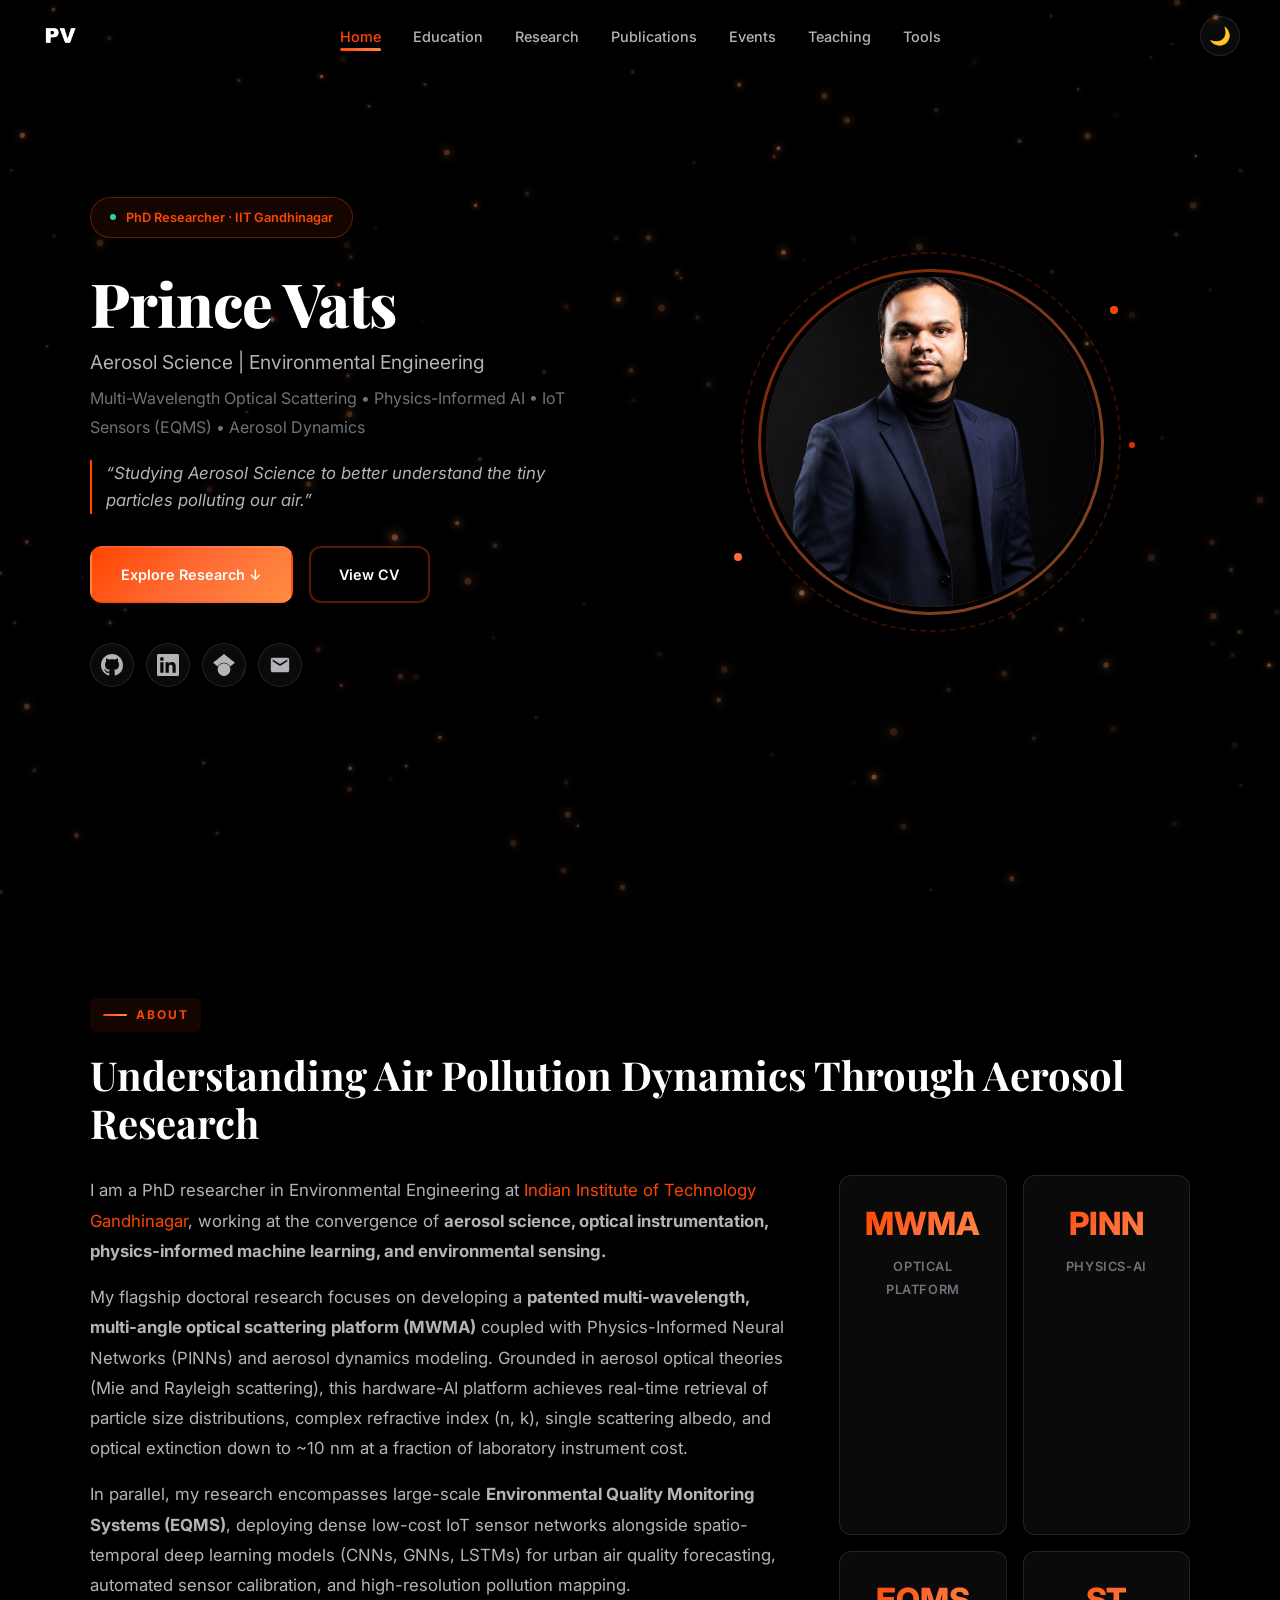
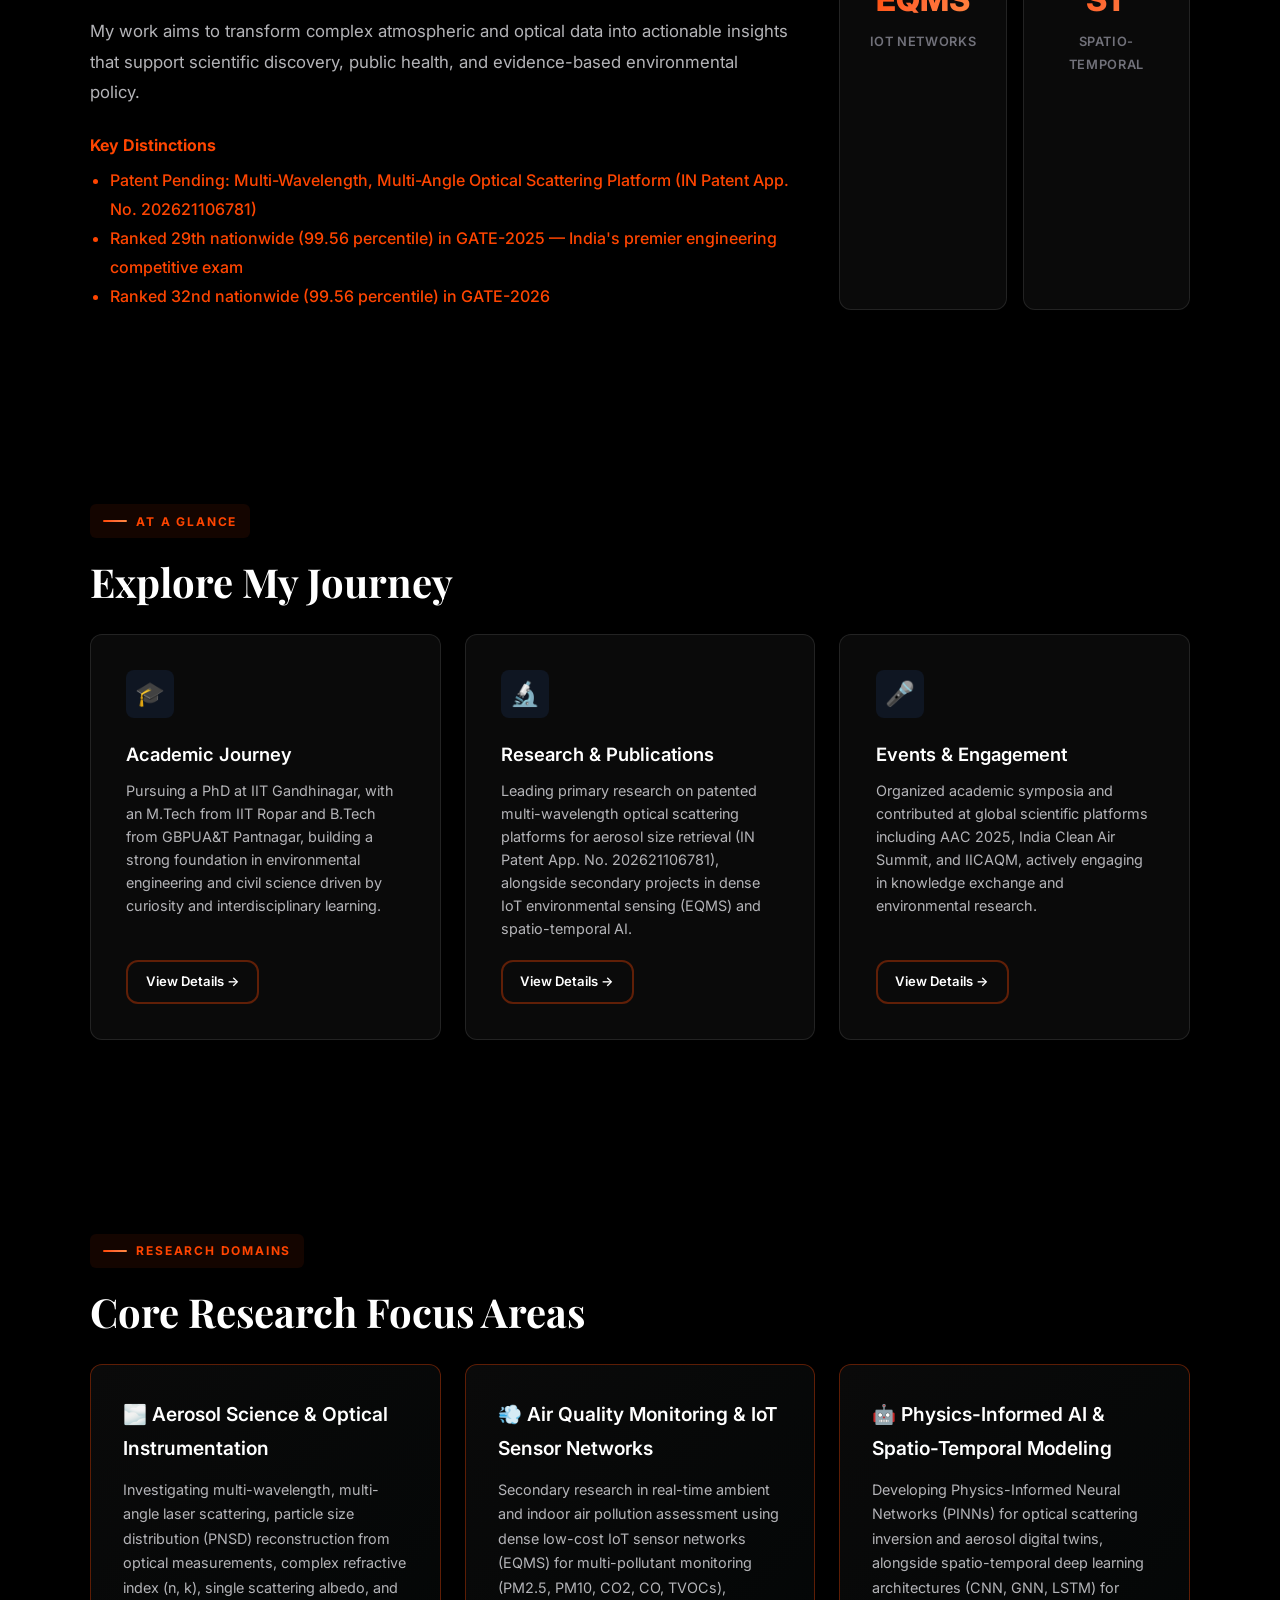
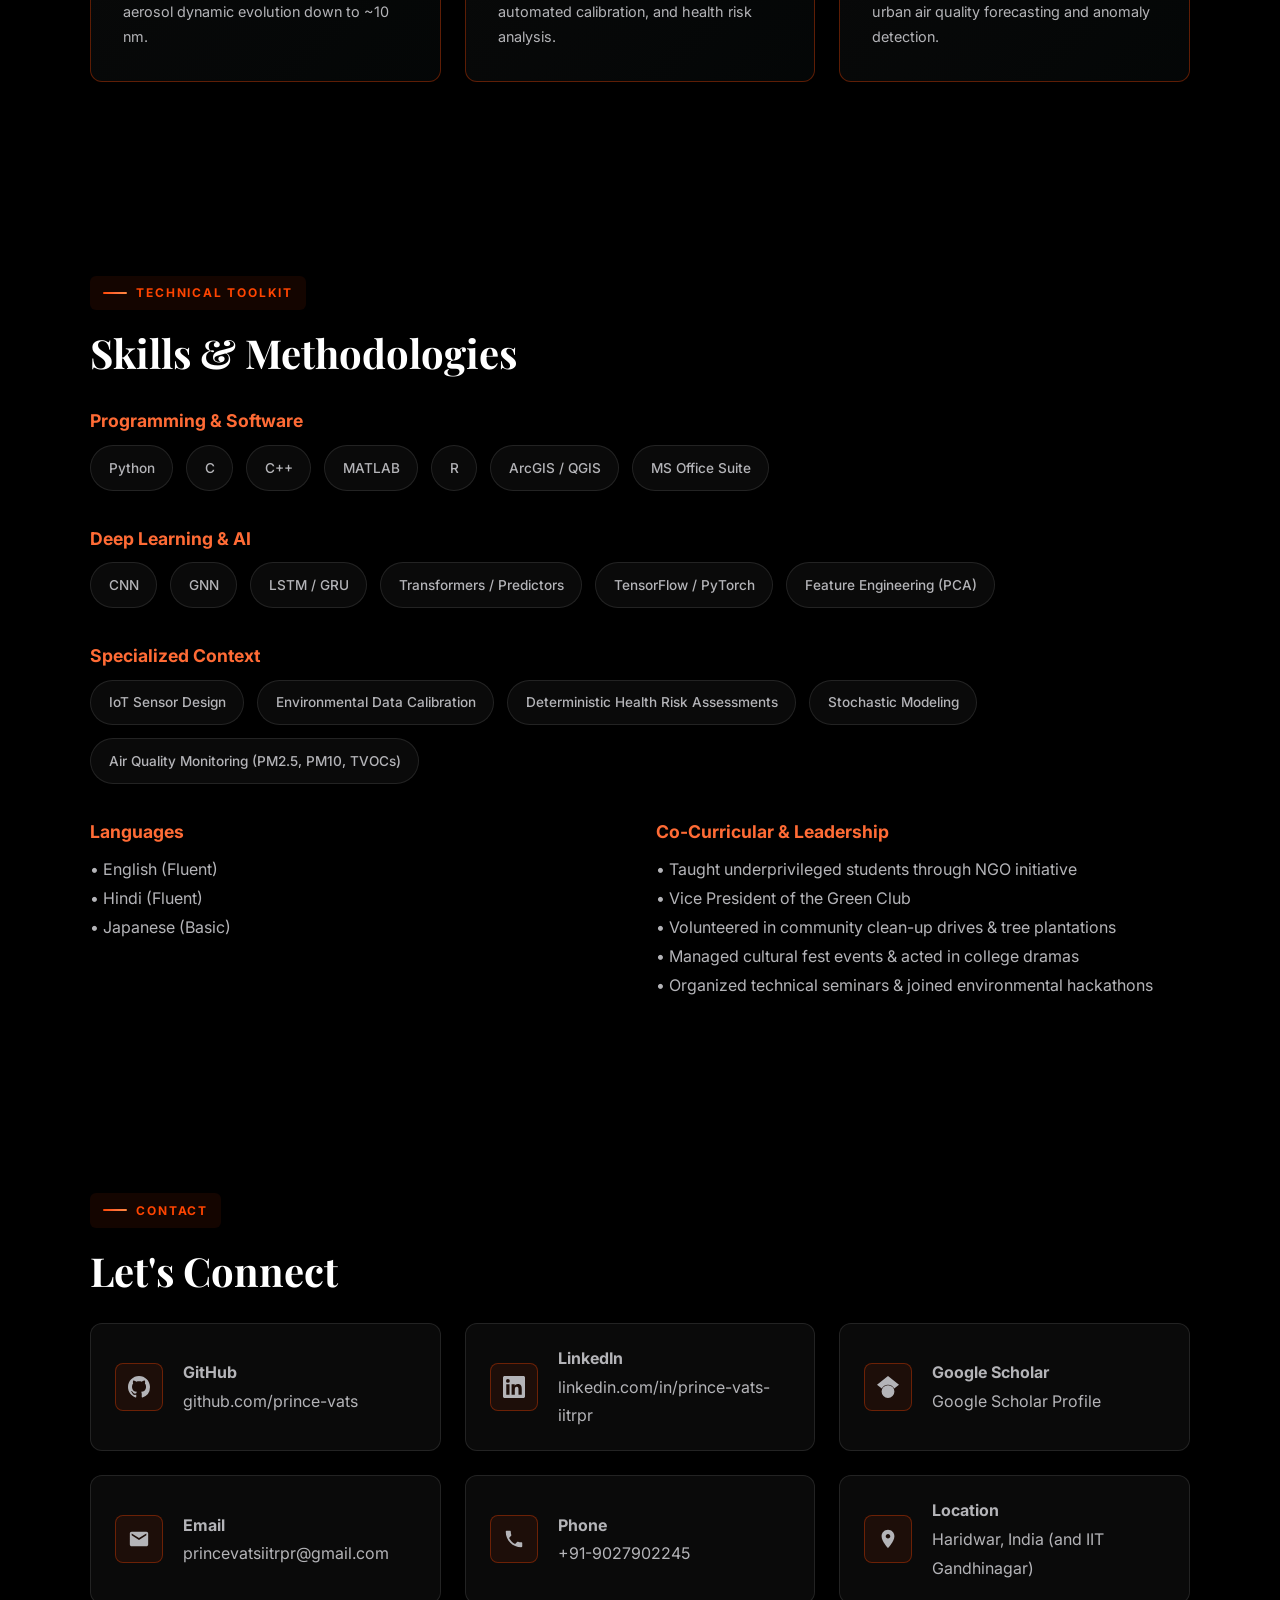
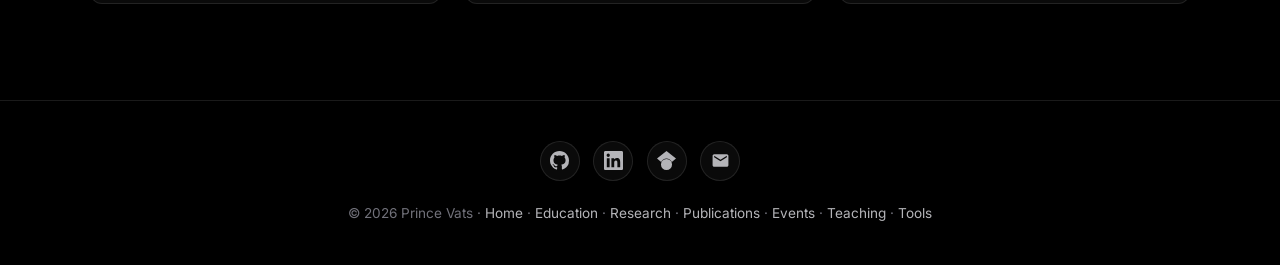
==== commit 8081bb07: "Update" ====
--- a/index.html
+++ b/index.html
@@ -48,7 +48,7 @@
           <div class="hero-badge"><span class="dot"></span> PhD Researcher · IIT Gandhinagar</div>
           <h1 class="hero-name">Prince Vats</h1>
           <p class="hero-title">Aerosol Science | Environmental Engineering</p>
-          <p class="hero-affiliation">Air Quality Research • IoT Sensors • AI/ML • Spatio-Temporal Modeling</p>
+          <p class="hero-affiliation">Multi-Wavelength Optical Scattering • Physics-Informed AI • IoT Sensors (EQMS) • Aerosol Dynamics</p>
           <p class="hero-tagline">“Studying Aerosol Science to better understand the tiny particles polluting our air.”</p>
           <div class="hero-buttons">
             <a href="#overview" class="btn btn-primary">Explore Research ↓</a>
@@ -104,23 +104,23 @@
         <div class="about-text">
           <p>
             I am a PhD researcher in Environmental Engineering at <a href="https://www.iitgn.ac.in/">Indian
-              Institute of Technology Gandhinagar</a>, working at the intersection of <strong>aerosol science,
-              air quality monitoring, and intelligent environmental systems.</strong>
-          </p>
-          <p>
-            My research focuses on understanding and predicting air pollution dynamics through
-            spatio-temporal modeling, low-cost IoT sensing networks, and data-driven environmental
-            analytics. I develop machine learning and deep learning models—including CNNs, GNNs,
-            and LSTMs—for PM₂.₅ prediction, air quality forecasting, and high-resolution pollution
-            mapping by integrating atmospheric measurements with meteorological data.
-          </p>
-          <p>
-            My work aims to transform complex environmental data into actionable insights that
+              Institute of Technology Gandhinagar</a>, working at the convergence of <strong>aerosol science,
+              optical instrumentation, physics-informed machine learning, and environmental sensing.</strong>
+          </p>
+          <p>
+            My flagship doctoral research focuses on developing a <strong>patented multi-wavelength, multi-angle optical scattering platform (MWMA)</strong> coupled with Physics-Informed Neural Networks (PINNs) and aerosol dynamics modeling. Grounded in aerosol optical theories (Mie and Rayleigh scattering), this hardware-AI platform achieves real-time retrieval of particle size distributions, complex refractive index (n, k), single scattering albedo, and optical extinction down to ~10 nm at a fraction of laboratory instrument cost.
+          </p>
+          <p>
+            In parallel, my research encompasses large-scale <strong>Environmental Quality Monitoring Systems (EQMS)</strong>, deploying dense low-cost IoT sensor networks alongside spatio-temporal deep learning models (CNNs, GNNs, LSTMs) for urban air quality forecasting, automated sensor calibration, and high-resolution pollution mapping.
+          </p>
+          <p>
+            My work aims to transform complex atmospheric and optical data into actionable insights that
             support scientific discovery, public health, and evidence-based environmental policy.
           </p>
           <div style="color: var(--accent-1); font-weight: 500; margin-top: 1.5rem;">
-            <strong>Highlights</strong>
+            <strong>Key Distinctions</strong>
             <ul style="margin-top: 0.4rem; padding-left: 1.25rem;">
+              <li>Patent Pending: Multi-Wavelength, Multi-Angle Optical Scattering Platform (IN Patent App. No. 202621106781)</li>
               <li>Ranked 29th nationwide (99.56 percentile) in GATE-2025 — India's premier engineering competitive exam</li>
               <li>Ranked 32nd nationwide (99.56 percentile) in GATE-2026</li>
             </ul>
@@ -128,20 +128,20 @@
         </div>
         <div class="stats-grid">
           <div class="stat-card">
-            <div class="stat-number">IoT</div>
-            <div class="stat-label">Sensor Networks</div>
+            <div class="stat-number">MWMA</div>
+            <div class="stat-label">Optical Platform</div>
           </div>
           <div class="stat-card">
-            <div class="stat-number">ML/DL</div>
-            <div class="stat-label">AI Models</div>
+            <div class="stat-number">PINN</div>
+            <div class="stat-label">Physics-AI</div>
+          </div>
+          <div class="stat-card">
+            <div class="stat-number">EQMS</div>
+            <div class="stat-label">IoT Networks</div>
           </div>
           <div class="stat-card">
             <div class="stat-number">ST</div>
             <div class="stat-label">Spatio-Temporal</div>
-          </div>
-          <div class="stat-card">
-            <div class="stat-number">AQ</div>
-            <div class="stat-label">Monitoring</div>
           </div>
         </div>
       </div>
@@ -171,12 +171,9 @@
         <!-- Research + Publications-->
         <div class="summary-card">
           <div class="summary-icon">🔬</div>
-          <h3>Research & Publications</h3>
-          <p>
-            Focused on ambient and indoor air pollution monitoring using IoT
-            sensor networks, CNN/GNN deep-learning models, feature engineering,
-            and predictive AQI systems, with peer-reviewed publications and
-            manuscripts advancing AI/ML applications in environmental health.
+          <h3>Research &amp; Publications</h3>
+          <p>
+            Leading primary research on patented multi-wavelength optical scattering platforms for aerosol size retrieval (IN Patent App. No. 202621106781), alongside secondary projects in dense IoT environmental sensing (EQMS) and spatio-temporal AI.
           </p>
           <a href="pages/research.html" class="btn btn-outline btn-sm">View Details →</a>
         </div>
@@ -204,28 +201,21 @@
       <h2 class="section-title">Core Research Focus Areas</h2>
       <div class="focus-areas-grid">
         <div class="focus-area-card">
-          <h3>🌫️ Aerosol Science</h3>
-          <p>
-            Understanding aerosol formation, transport, and transformation in atmospheric environments,
-            with emphasis on particle number size distribution (PNSD) reconstruction from optical/light-scattering
-            measurements, and implications for air quality, climate interactions, and human health exposure.
+          <h3>🌫️ Aerosol Science &amp; Optical Instrumentation</h3>
+          <p>
+            Investigating multi-wavelength, multi-angle laser scattering, particle size distribution (PNSD) reconstruction from optical measurements, complex refractive index (n, k), single scattering albedo, and aerosol dynamic evolution down to ~10 nm.
           </p>
         </div>
         <div class="focus-area-card">
-          <h3>💨 Air Quality Monitoring & IoT Sensor Networks</h3>
-          <p>
-            Real-time ambient and indoor air pollution assessment using distributed low-cost IoT sensor networks for
-            multi-pollutant monitoring (PM2.5, PM10, CO2, CO, TVOCs), including sensor design, deployment, calibration,
-            data fusion, quality assurance, and health risk/exposure analysis.
+          <h3>💨 Air Quality Monitoring &amp; IoT Sensor Networks</h3>
+          <p>
+            Secondary research in real-time ambient and indoor air pollution assessment using dense low-cost IoT sensor networks (EQMS) for multi-pollutant monitoring (PM2.5, PM10, CO2, CO, TVOCs), automated calibration, and health risk analysis.
           </p>
         </div>
         <div class="focus-area-card">
-          <h3>🤖 AI/ML for AQ Prediction</h3>
-          <p>
-            Development of advanced AI/ML models (CNN, GNN, LSTM, hybrid deep learning architectures) for PM₂.₅
-            forecasting
-            and spatio-temporal air quality prediction, integrating meteorological, atmospheric, and sensor-network data
-            for pattern recognition, feature extraction, and uncertainty-aware forecasting.
+          <h3>🤖 Physics-Informed AI &amp; Spatio-Temporal Modeling</h3>
+          <p>
+            Developing Physics-Informed Neural Networks (PINNs) for optical scattering inversion and aerosol digital twins, alongside spatio-temporal deep learning architectures (CNN, GNN, LSTM) for urban air quality forecasting and anomaly detection.
           </p>
         </div>
       </div>
--- a/css/style.css
+++ b/css/style.css
@@ -989,6 +989,135 @@
   z-index: 1;
 }
 
+/* ===== Patent Badge (Cyan Accent) ===== */
+.patent-badge {
+  display: inline-flex;
+  align-items: center;
+  gap: 0.45rem;
+  font-size: 0.76rem;
+  font-weight: 700;
+  text-transform: uppercase;
+  letter-spacing: 0.06em;
+  padding: 0.35rem 0.85rem;
+  border-radius: 9999px;
+  background: rgba(6, 182, 212, 0.12);
+  border: 1.5px solid rgba(6, 182, 212, 0.5);
+  color: #00e5ff;
+  box-shadow: 0 0 16px rgba(6, 182, 212, 0.2);
+  margin-bottom: 0.85rem;
+  transition: var(--transition-fast);
+}
+
+:root.light-mode .patent-badge {
+  background: rgba(8, 145, 178, 0.1);
+  border-color: rgba(8, 145, 178, 0.4);
+  color: #0891b2;
+  box-shadow: 0 2px 8px rgba(8, 145, 178, 0.12);
+}
+
+.patent-badge:hover {
+  border-color: #00e5ff;
+  box-shadow: 0 0 22px rgba(6, 182, 212, 0.35);
+  transform: translateY(-1px);
+}
+
+/* ===== Research Media & Diagram Showcase ===== */
+.research-media-wrapper {
+  margin: 1.5rem 0;
+}
+
+.research-media {
+  display: block;
+  position: relative;
+  width: 100%;
+  border-radius: var(--radius-md);
+  overflow: hidden;
+  border: 1.5px solid var(--border-subtle);
+  background: var(--bg-secondary);
+  transition: var(--transition-smooth);
+  cursor: zoom-in;
+}
+
+.research-media img {
+  width: 100%;
+  height: auto;
+  display: block;
+  transition: transform 0.4s ease;
+}
+
+.research-media:hover {
+  border-color: #00e5ff;
+  box-shadow: 0 8px 32px rgba(6, 182, 212, 0.25);
+}
+
+.research-media:hover img {
+  transform: scale(1.015);
+}
+
+.research-caption {
+  font-size: 0.82rem;
+  color: var(--text-muted);
+  text-align: center;
+  margin-top: 0.5rem;
+  font-style: italic;
+}
+
+.project-showcase-grid {
+  display: grid;
+  grid-template-columns: 1.15fr 0.85fr;
+  gap: 2rem;
+  align-items: center;
+  margin-bottom: 1.5rem;
+}
+
+@media (max-width: 900px) {
+  .project-showcase-grid {
+    grid-template-columns: 1fr;
+  }
+}
+
+.project-secondary {
+  background: var(--bg-card);
+  border: 1.5px solid var(--border-subtle);
+}
+
+.project-secondary::before {
+  background: linear-gradient(90deg, rgba(255, 255, 255, 0.2) 0%, var(--accent-2) 100%);
+}
+
+.project-secondary:hover {
+  border-color: var(--border-accent);
+}
+
+.spec-grid {
+  display: grid;
+  grid-template-columns: repeat(auto-fit, minmax(130px, 1fr));
+  gap: 0.75rem;
+  margin: 1.25rem 0;
+}
+
+.spec-item {
+  background: var(--bg-glass);
+  border: 1px solid var(--border-subtle);
+  border-radius: var(--radius-sm);
+  padding: 0.75rem 0.85rem;
+  text-align: center;
+}
+
+.spec-val {
+  font-size: 1.15rem;
+  font-weight: 700;
+  color: var(--accent-1);
+}
+
+.spec-lbl {
+  font-size: 0.72rem;
+  color: var(--text-muted);
+  text-transform: uppercase;
+  letter-spacing: 0.05em;
+  margin-top: 0.2rem;
+}
+
 /* ===== Research Cards ===== */
 .research-grid {
   display: grid;
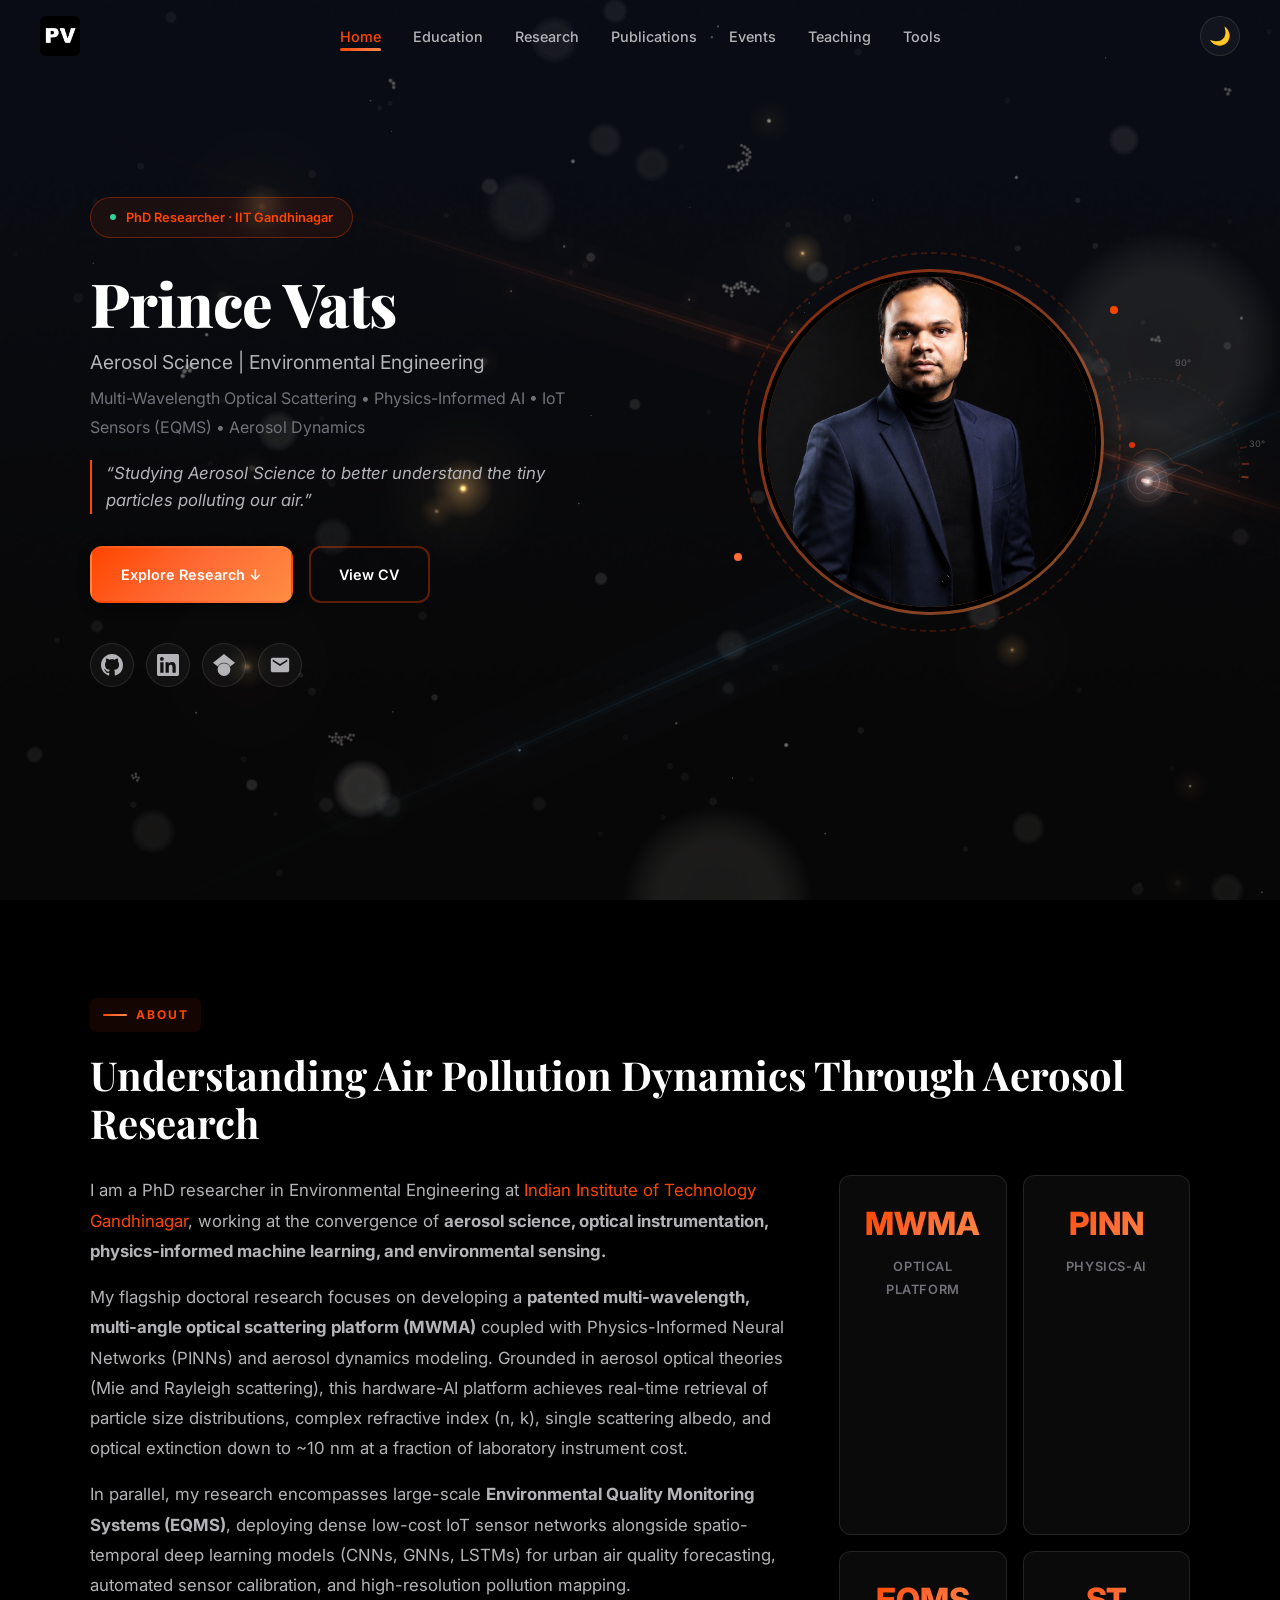
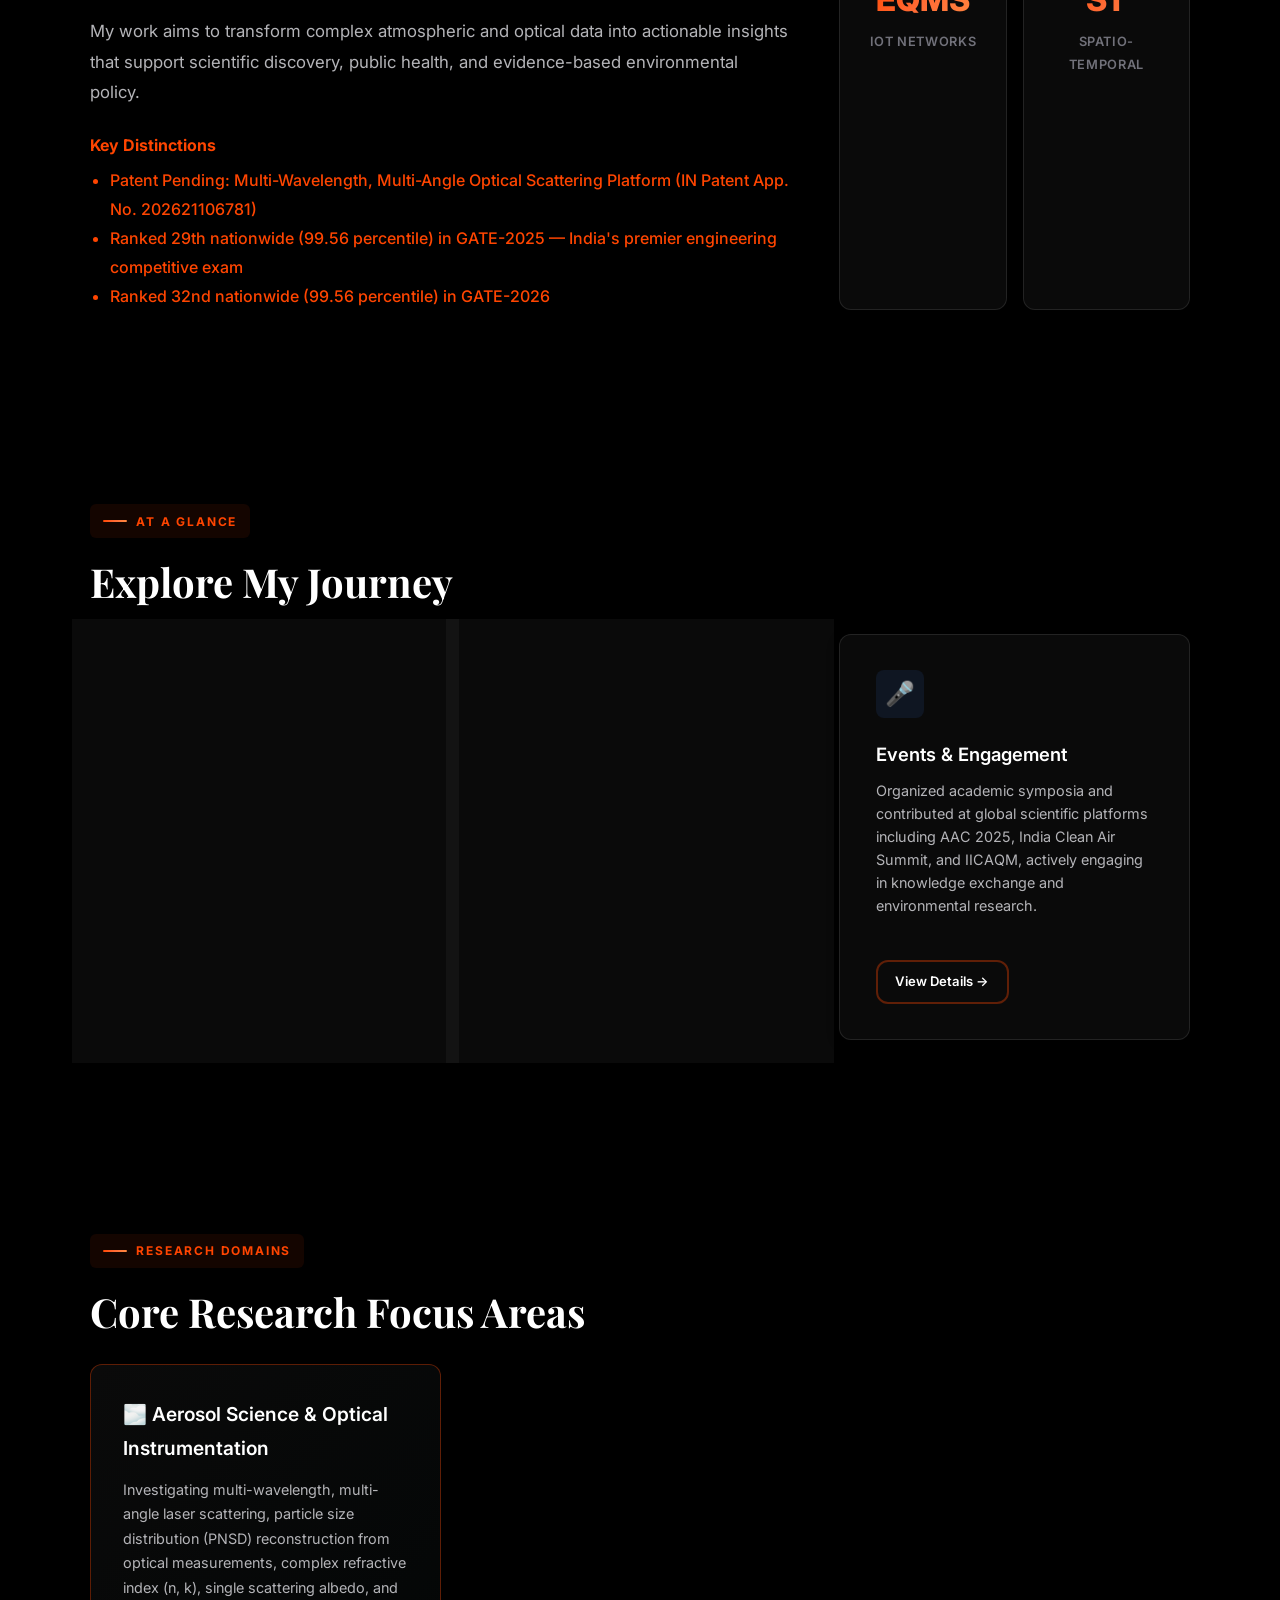
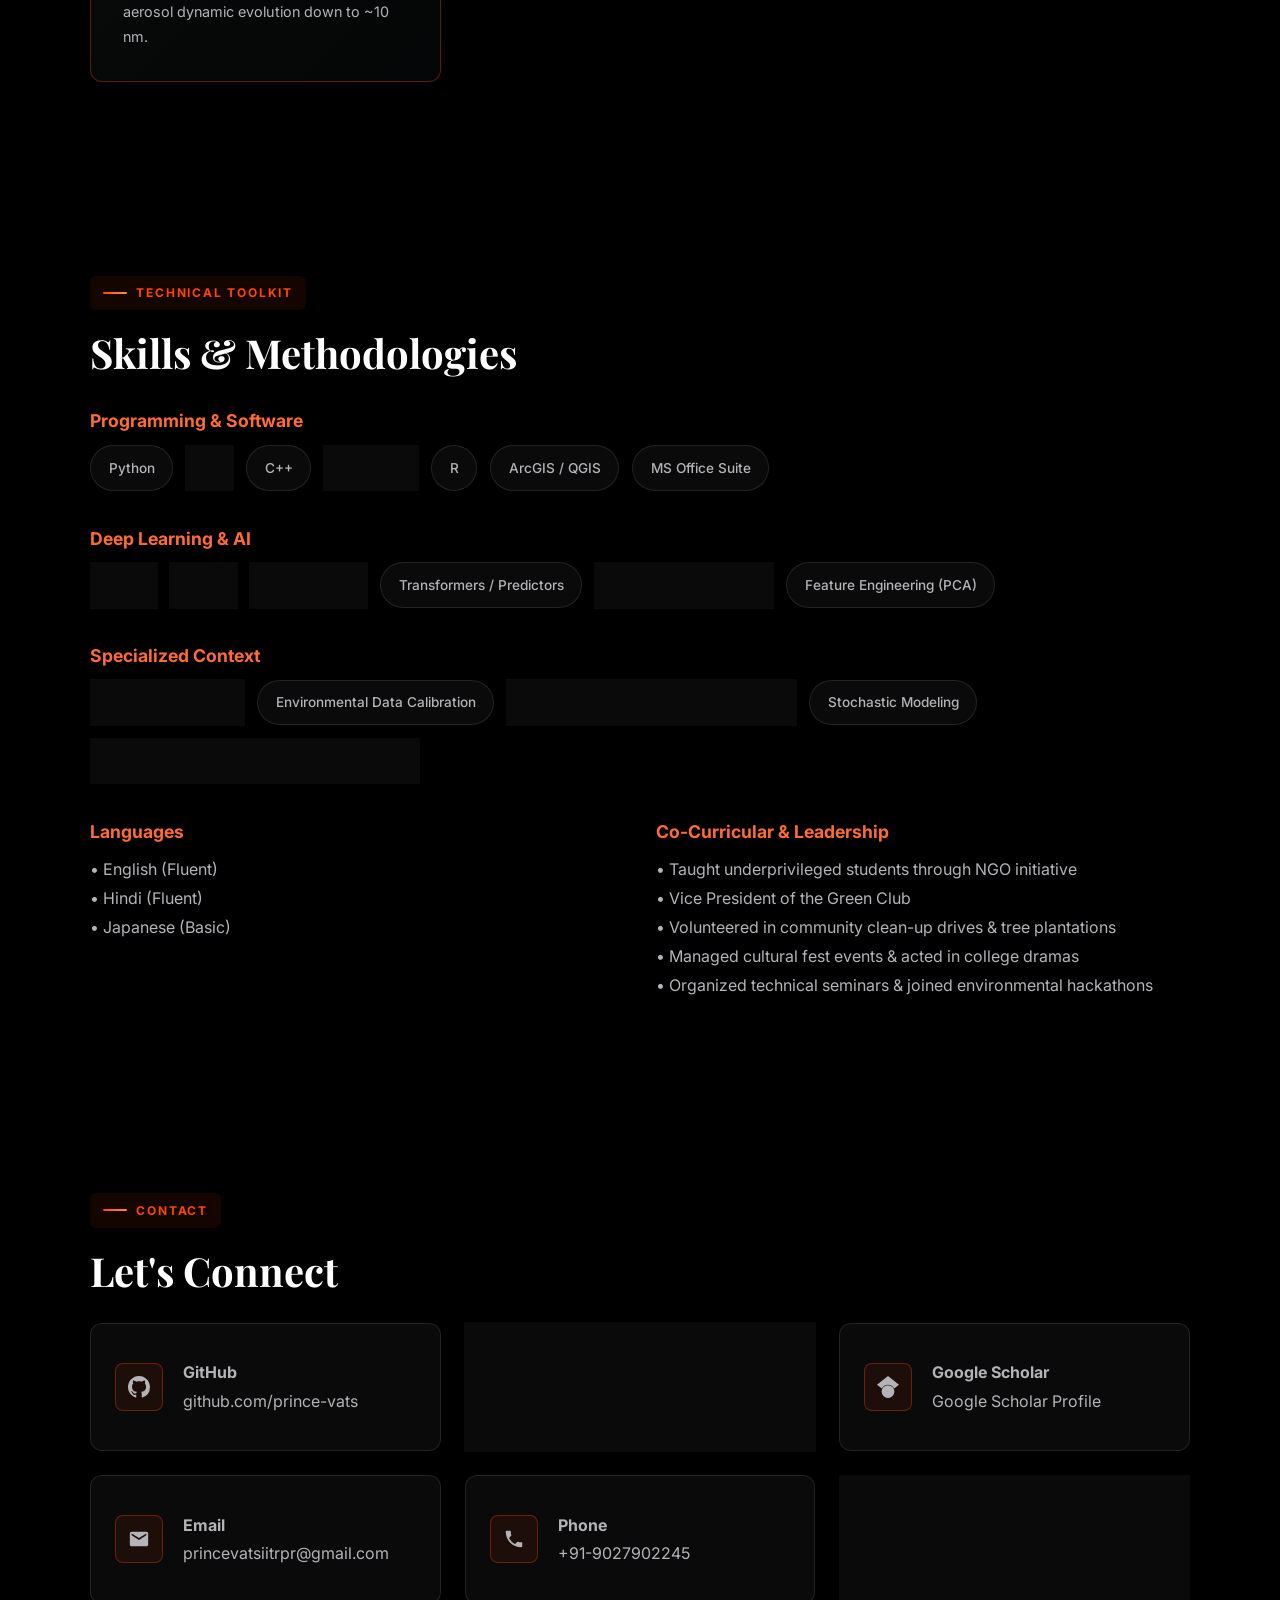
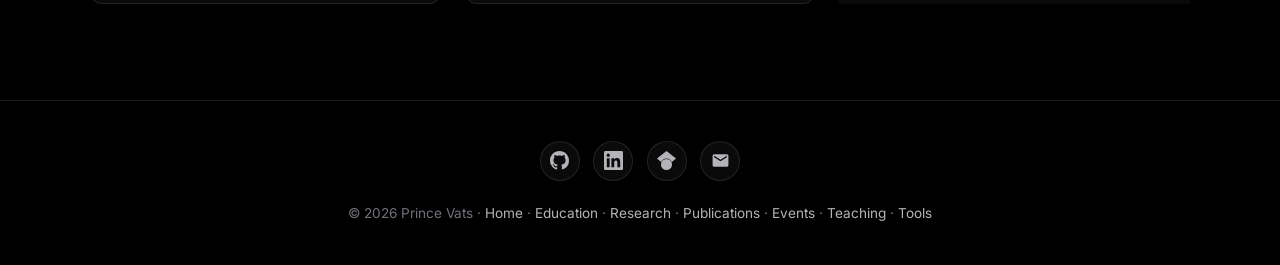
==== commit b9367eef: "Update" ====
--- a/index.html
+++ b/index.html
@@ -395,7 +395,7 @@
   </footer>
 
   <!-- ===== Scripts ===== -->
-  <script src="js/particles.js"></script>
+  <script src="js/particles.js?v=6"></script>
   <script src="js/nav.js"></script>
 
 </body>
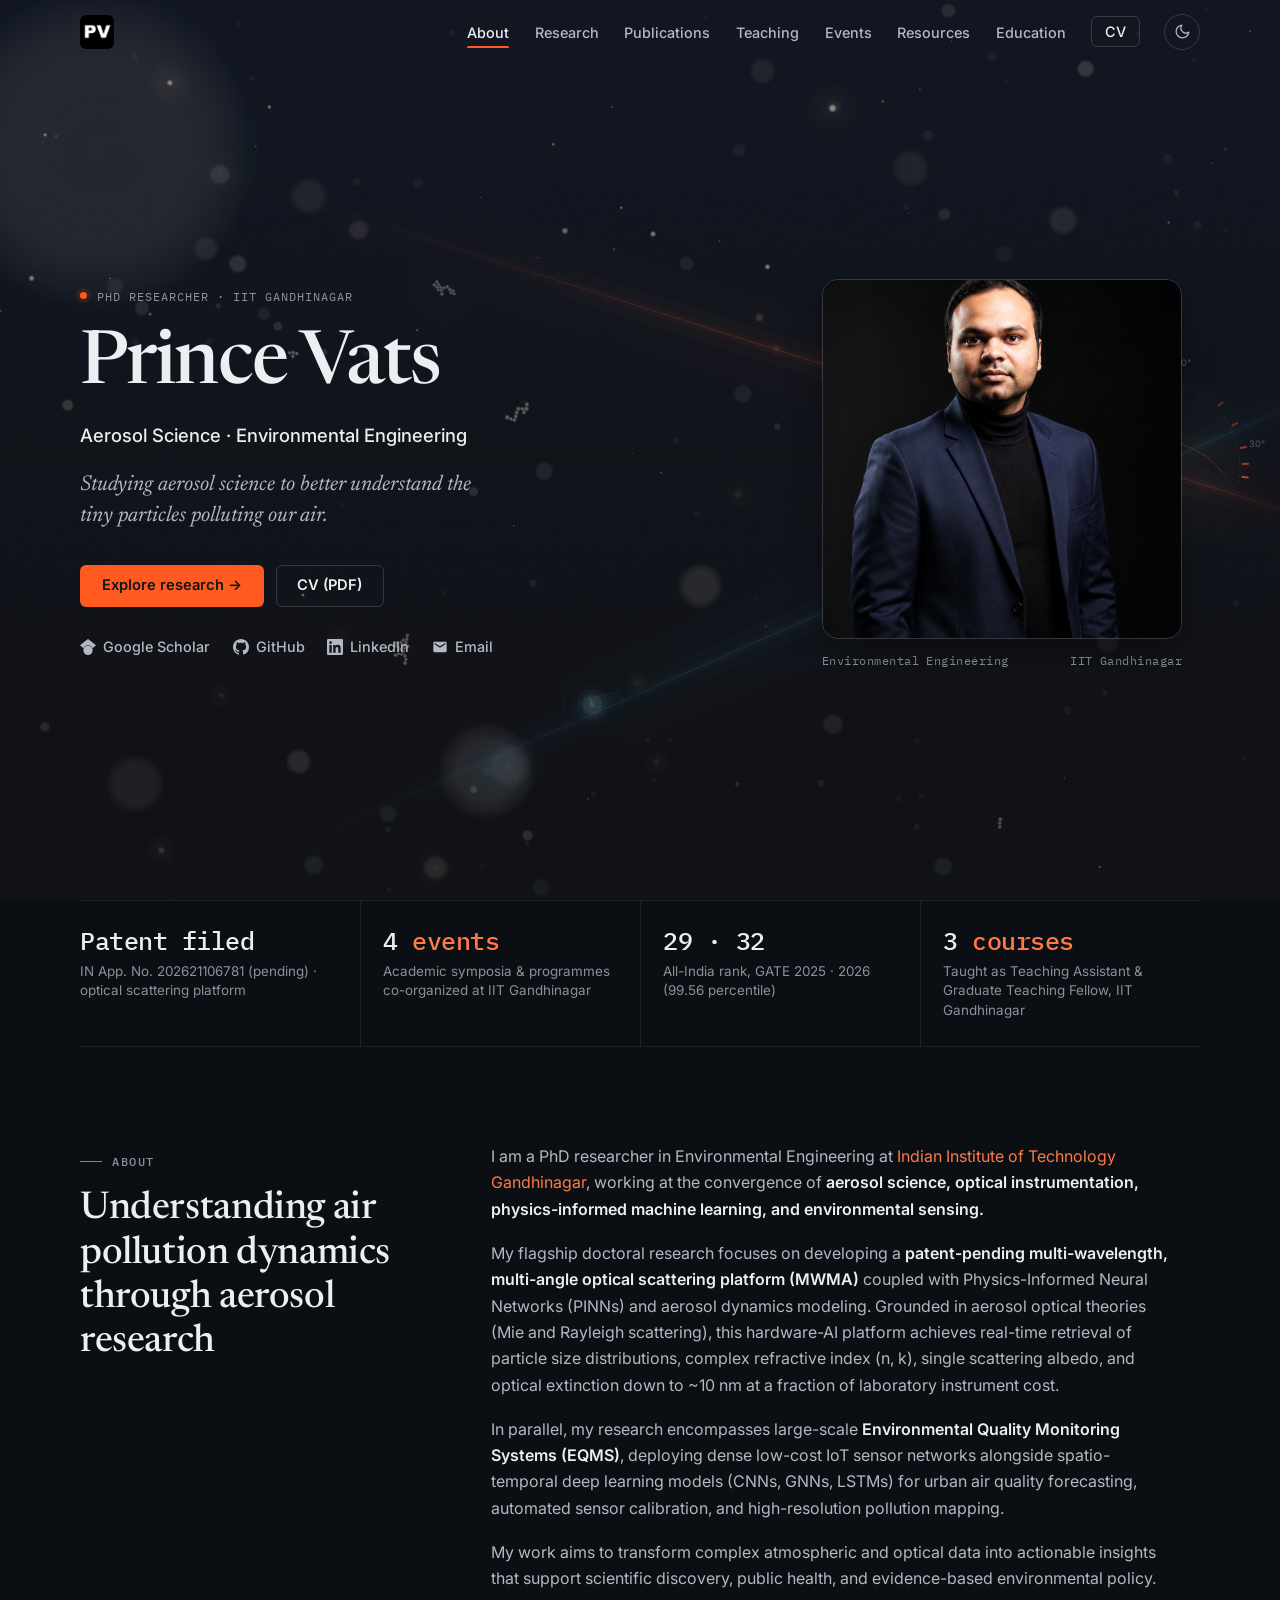
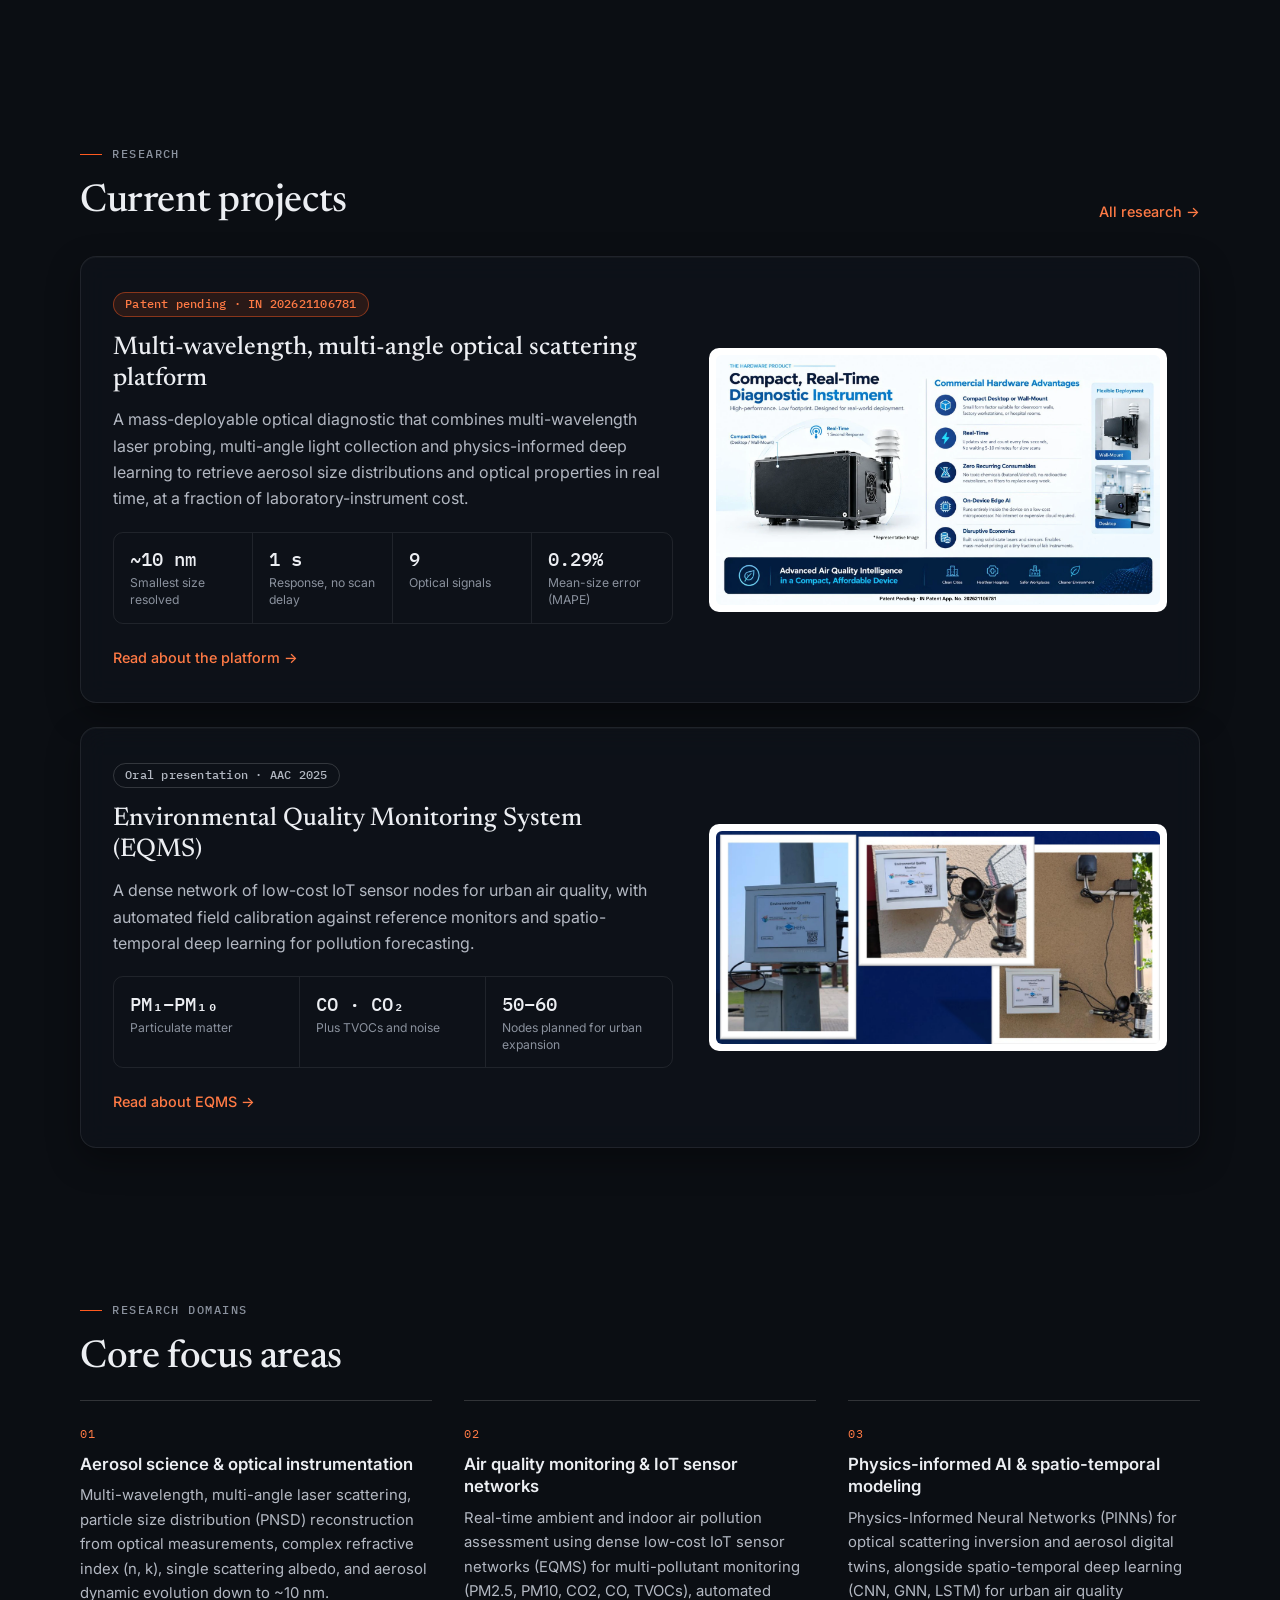
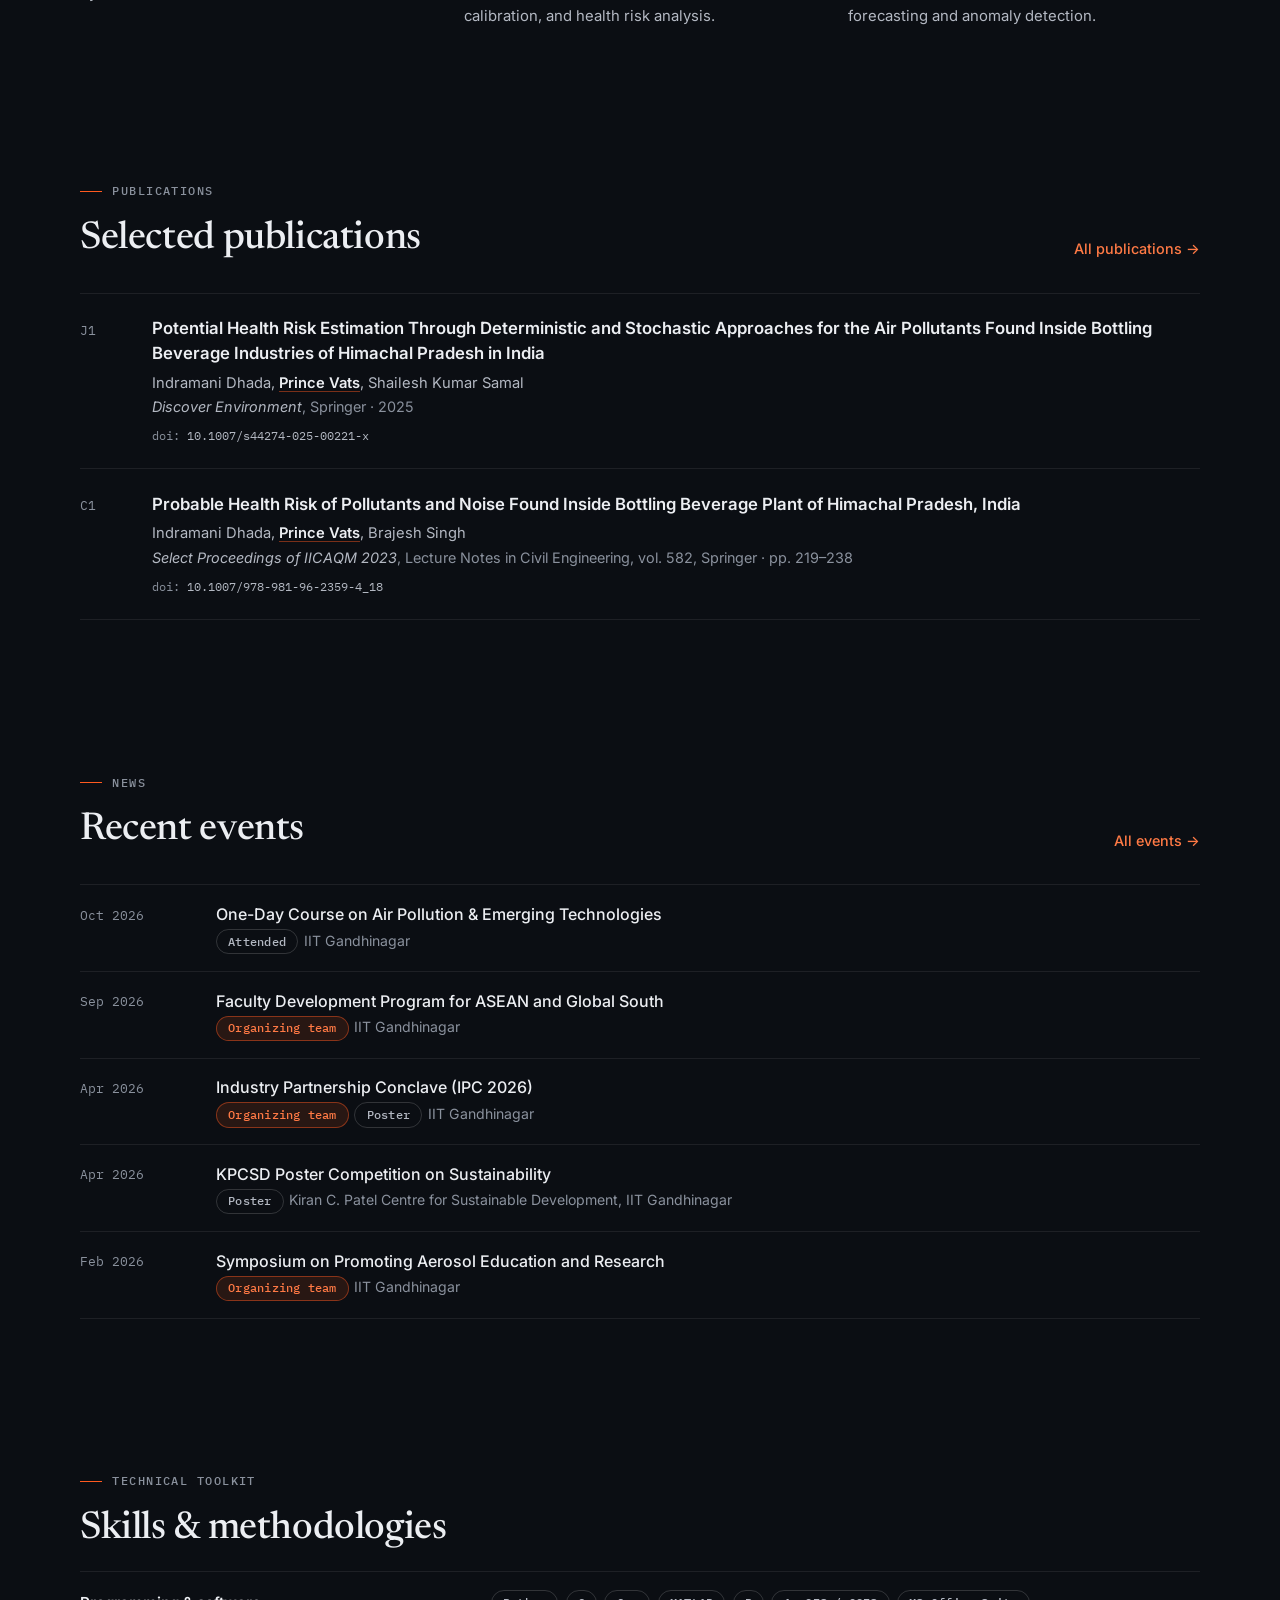
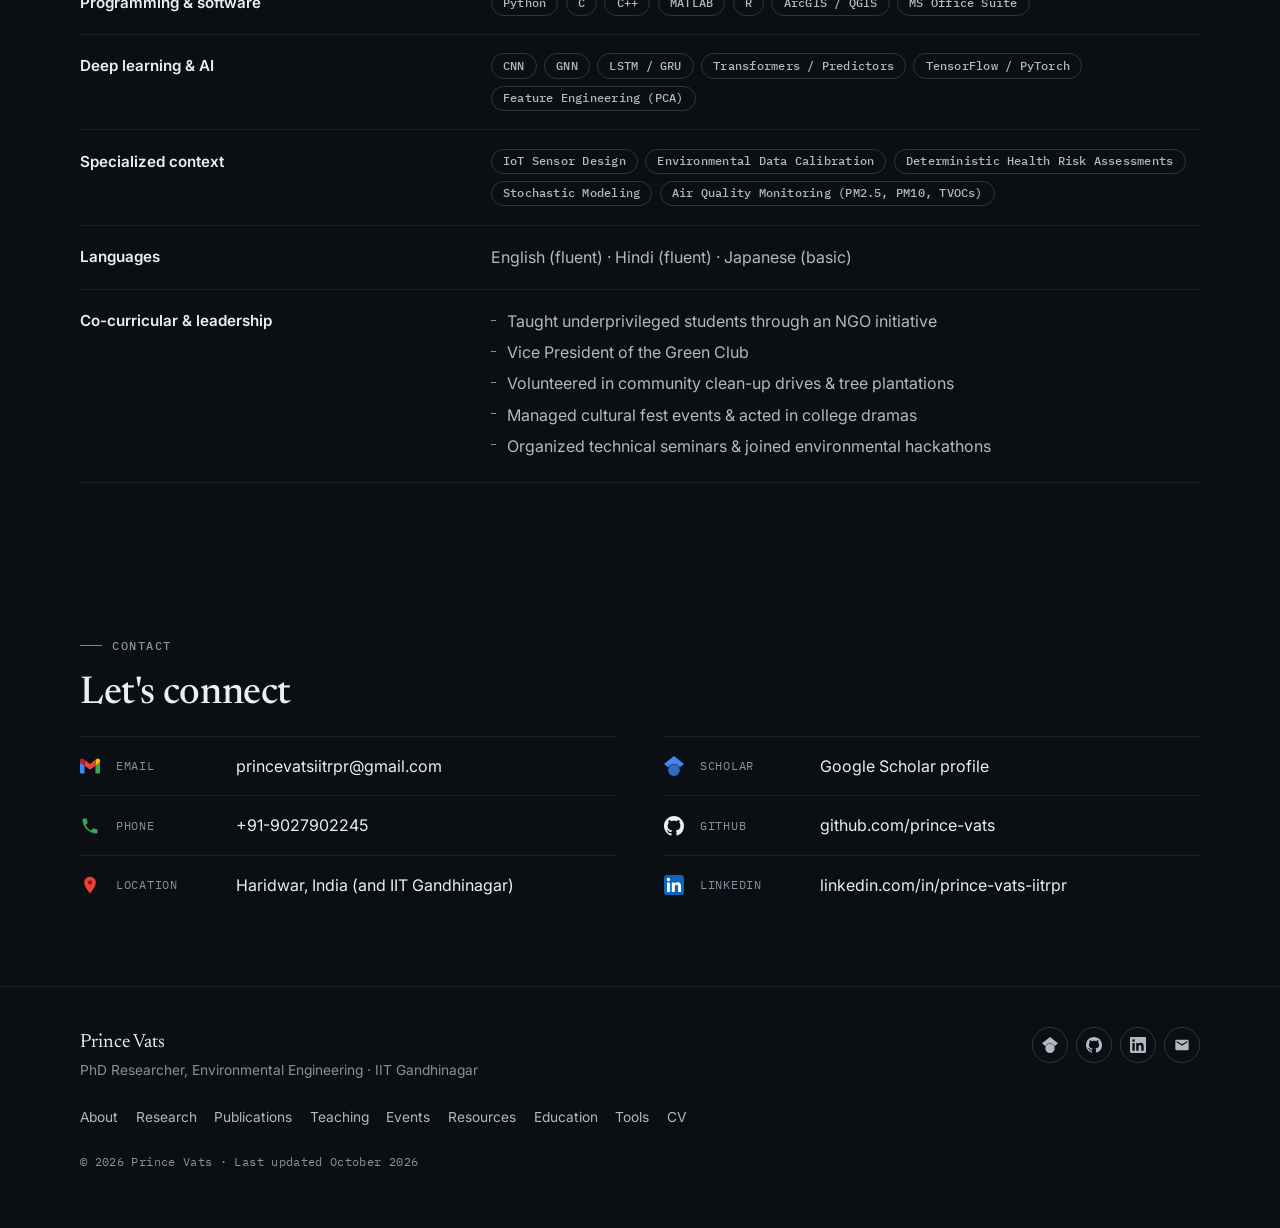
==== commit bcf7b664: "Update" ====
--- a/index.html
+++ b/index.html
@@ -1,403 +1,458 @@
-<!DOCTYPE html>
-<html lang="en">
-
-<head>
-  <meta charset="UTF-8" />
-  <meta name="viewport" content="width=device-width, initial-scale=1.0" />
-  <title>Prince Vats</title>
-  <meta name="description"
-    content="Prince Vats - PhD Researcher at IIT Gandhinagar specializing in aerosol science, environmental engineering, air pollution monitoring, AI/ML calibration, and deep-learning based spatio-temporal modelling." />
-  <link rel="icon" type="image/png" href="assets/images/PV_logo.png" />
-  <link rel="stylesheet" href="css/style.css?v=5" />
-</head>
-
-<body>
-
-  <!-- Aerosol particle canvas -->
-  <canvas id="particleCanvas"></canvas>
-
-  <!-- ===== Navigation ===== -->
-  <nav class="navbar" id="navbar">
-    <div class="nav-inner">
-      <a href="index.html" class="nav-logo">
-        <img src="assets/images/PV_logo.png" alt="PV Logo" />
-      </a>
-      <ul class="nav-links" id="navLinks">
-        <li><a href="index.html" class="active">Home</a></li>
-        <li><a href="pages/education.html">Education</a></li>
-        <li><a href="pages/research.html">Research</a></li>
-        <li><a href="pages/publications.html">Publications</a></li>
-        <li><a href="pages/events.html">Events</a></li>
-        <li><a href="pages/teaching.html">Teaching</a></li>
-        <li><a href="pages/tools.html">Tools</a></li>
-      </ul>
-      <button class="theme-toggle" id="themeToggle" aria-label="Toggle dark mode" title="Toggle theme">
-        <span>🌙</span>
-      </button>
-      <button class="hamburger" id="hamburger" aria-label="Toggle navigation" aria-expanded="false" aria-controls="navLinks">
-        <span></span><span></span><span></span>
-      </button>
-    </div>
-  </nav>
-
-  <!-- ===== Hero ===== -->
-  <section class="hero" id="hero">
-    <div class="section-container">
-      <div class="hero-grid">
-        <div class="hero-text">
-          <div class="hero-badge"><span class="dot"></span> PhD Researcher · IIT Gandhinagar</div>
-          <h1 class="hero-name">Prince Vats</h1>
-          <p class="hero-title">Aerosol Science | Environmental Engineering</p>
-          <p class="hero-affiliation">Multi-Wavelength Optical Scattering • Physics-Informed AI • IoT Sensors (EQMS) • Aerosol Dynamics</p>
-          <p class="hero-tagline">“Studying Aerosol Science to better understand the tiny particles polluting our air.”</p>
-          <div class="hero-buttons">
-            <a href="#overview" class="btn btn-primary">Explore Research ↓</a>
-            <a href="assets/pdf/CV.pdf" class="btn btn-outline" target="_blank" rel="noopener">View CV</a>
-            <!-- Social links -->
-            <div class="hero-socials">
-              <a href="https://github.com/prince-vats" target="_blank" rel="noopener" class="social-link" title="GitHub">
-                <svg xmlns="http://www.w3.org/2000/svg" viewBox="0 0 24 24" aria-hidden="true">
-                  <path
-                    d="M12 0C5.37 0 0 5.37 0 12c0 5.31 3.435 9.795 8.205 11.385.6.105.825-.255.825-.57 0-.285-.015-1.23-.015-2.235-3.015.555-3.795-.735-4.035-1.41-.135-.345-.72-1.41-1.23-1.695-.42-.225-1.02-.78-.015-.795.945-.015 1.62.87 1.845 1.23 1.08 1.815 2.805 1.305 3.495.99.105-.78.42-1.305.765-1.605-2.67-.3-5.46-1.335-5.46-5.925 0-1.305.465-2.385 1.23-3.225-.12-.3-.54-1.53.12-3.18 0 0 1.005-.315 3.3 1.23.96-.27 1.98-.405 3-.405s2.04.135 3 .405c2.295-1.56 3.3-1.23 3.3-1.23.66 1.65.24 2.88.12 3.18.765.84 1.23 1.905 1.23 3.225 0 4.605-2.805 5.625-5.475 5.925.435.375.81 1.095.81 2.22 0 1.605-.015 2.895-.015 3.3 0 .315.225.69.825.57A12.02 12.02 0 0024 12c0-6.63-5.37-12-12-12z" />
-              </svg>
-            </a>
-            <a href="https://www.linkedin.com/in/prince-vats-iitrpr/" target="_blank" rel="noopener" class="social-link"
-              title="LinkedIn">
-              <svg xmlns="http://www.w3.org/2000/svg" viewBox="0 0 24 24" aria-hidden="true">
-                <path
-                  d="M20.447 20.452h-3.554v-5.569c0-1.328-.027-3.037-1.852-3.037-1.853 0-2.136 1.445-2.136 2.939v5.667H9.351V9h3.414v1.561h.046c.477-.9 1.637-1.85 3.37-1.85 3.601 0 4.267 2.37 4.267 5.455v6.286zM5.337 7.433a2.062 2.062 0 01-2.063-2.065 2.064 2.064 1 112.063 2.065zm1.782 13.019H3.555V9h3.564v11.452zM22.225 0H1.771C.792 0 0 .774 0 1.729v20.542C0 23.227.792 24 1.771 24h20.451C23.2 24 24 23.227 24 22.271V1.729C24 .774 23.2 0 22.222 0h.003z" />
-              </svg>
-            </a>
-            <a href="https://scholar.google.com/citations?user=SPHQZR8AAAAJ&hl=en" target="_blank" rel="noopener"
-              class="social-link" title="Google Scholar">
-              <svg xmlns="http://www.w3.org/2000/svg" viewBox="0 0 24 24" aria-hidden="true">
-                <path
-                  d="M5.242 13.769L0 9.5 12 0l12 9.5-5.242 4.269C17.548 11.249 14.978 9.5 12 9.5c-2.977 0-5.548 1.748-6.758 4.269zM12 10a7 7 0 1 0 0 14 7 7 0 0 0 0-14z" />
-              </svg>
-            </a>
-            <a href="mailto:princevatsiitrpr@gmail.com" class="social-link" title="Email Me">
-              <svg xmlns="http://www.w3.org/2000/svg" viewBox="0 0 24 24" aria-hidden="true">
-                <path d="M20 4H4c-1.1 0-1.99.9-1.99 2L2 18c0 1.1.9 2 2 2h16c1.1 0 2-.9 2-2V6c0-1.1-.9-2-2-2zm0 4l-8 5-8-5V6l8 5 8-5v2z"/>
-              </svg>
-            </a>
-          </div>
-          </div>
-        </div>
-        <div class="hero-image-wrapper">
-          <div class="hero-image-frame">
-            <img src="assets/images/profile/PV5.png" alt="Prince Vats" class="hero-image" />
-            <div class="floating-particle"></div>
-            <div class="floating-particle"></div>
-            <div class="floating-particle"></div>
-          </div>
-        </div>
-      </div>
-    </div>
-  </section>
-
-  <!-- ===== About ===== -->
-  <section id="about">
-    <div class="section-container reveal">
-      <span class="section-label">About</span>
-      <h2 class="section-title">Understanding Air Pollution Dynamics Through Aerosol Research</h2>
-      <div class="about-content">
-        <div class="about-text">
-          <p>
-            I am a PhD researcher in Environmental Engineering at <a href="https://www.iitgn.ac.in/">Indian
-              Institute of Technology Gandhinagar</a>, working at the convergence of <strong>aerosol science,
-              optical instrumentation, physics-informed machine learning, and environmental sensing.</strong>
-          </p>
-          <p>
-            My flagship doctoral research focuses on developing a <strong>patented multi-wavelength, multi-angle optical scattering platform (MWMA)</strong> coupled with Physics-Informed Neural Networks (PINNs) and aerosol dynamics modeling. Grounded in aerosol optical theories (Mie and Rayleigh scattering), this hardware-AI platform achieves real-time retrieval of particle size distributions, complex refractive index (n, k), single scattering albedo, and optical extinction down to ~10 nm at a fraction of laboratory instrument cost.
-          </p>
-          <p>
-            In parallel, my research encompasses large-scale <strong>Environmental Quality Monitoring Systems (EQMS)</strong>, deploying dense low-cost IoT sensor networks alongside spatio-temporal deep learning models (CNNs, GNNs, LSTMs) for urban air quality forecasting, automated sensor calibration, and high-resolution pollution mapping.
-          </p>
-          <p>
-            My work aims to transform complex atmospheric and optical data into actionable insights that
-            support scientific discovery, public health, and evidence-based environmental policy.
-          </p>
-          <div style="color: var(--accent-1); font-weight: 500; margin-top: 1.5rem;">
-            <strong>Key Distinctions</strong>
-            <ul style="margin-top: 0.4rem; padding-left: 1.25rem;">
-              <li>Patent Pending: Multi-Wavelength, Multi-Angle Optical Scattering Platform (IN Patent App. No. 202621106781)</li>
-              <li>Ranked 29th nationwide (99.56 percentile) in GATE-2025 — India's premier engineering competitive exam</li>
-              <li>Ranked 32nd nationwide (99.56 percentile) in GATE-2026</li>
-            </ul>
-          </div>
-        </div>
-        <div class="stats-grid">
-          <div class="stat-card">
-            <div class="stat-number">MWMA</div>
-            <div class="stat-label">Optical Platform</div>
-          </div>
-          <div class="stat-card">
-            <div class="stat-number">PINN</div>
-            <div class="stat-label">Physics-AI</div>
-          </div>
-          <div class="stat-card">
-            <div class="stat-number">EQMS</div>
-            <div class="stat-label">IoT Networks</div>
-          </div>
-          <div class="stat-card">
-            <div class="stat-number">ST</div>
-            <div class="stat-label">Spatio-Temporal</div>
-          </div>
-        </div>
-      </div>
-    </div>
-  </section>
-
-  <!-- ===== Overview - Summary Cards ===== -->
-  <section id="overview">
-    <div class="section-container reveal">
-      <span class="section-label">At a Glance</span>
-      <h2 class="section-title">Explore My Journey</h2>
-      <div class="summary-grid">
-
-        <!-- Academic -->
-        <div class="summary-card">
-          <div class="summary-icon">🎓</div>
-          <h3>Academic Journey</h3>
-          <p>
-            Pursuing a PhD at IIT Gandhinagar, with an M.Tech from IIT Ropar
-            and B.Tech from GBPUA&T Pantnagar, building a strong foundation
-            in environmental engineering and civil science driven by curiosity
-            and interdisciplinary learning.
-          </p>
-          <a href="pages/education.html" class="btn btn-outline btn-sm">View Details →</a>
-        </div>
-
-        <!-- Research + Publications-->
-        <div class="summary-card">
-          <div class="summary-icon">🔬</div>
-          <h3>Research &amp; Publications</h3>
-          <p>
-            Leading primary research on patented multi-wavelength optical scattering platforms for aerosol size retrieval (IN Patent App. No. 202621106781), alongside secondary projects in dense IoT environmental sensing (EQMS) and spatio-temporal AI.
-          </p>
-          <a href="pages/research.html" class="btn btn-outline btn-sm">View Details →</a>
-        </div>
-
-        <!-- Events & Engagement -->
-        <div class="summary-card">
-          <div class="summary-icon">🎤</div>
-          <h3>Events &amp; Engagement</h3>
-          <p>
-            Organized academic symposia and contributed at global scientific platforms
-            including AAC 2025, India Clean Air Summit, and IICAQM, actively engaging in
-            knowledge exchange and environmental research.
-          </p>
-          <a href="pages/events.html" class="btn btn-outline btn-sm">View Details →</a>
-        </div>
-
-      </div>
-    </div>
-  </section>
-
-  <!-- ===== Research Focus Areas ===== -->
-  <section id="research-focus">
-    <div class="section-container reveal">
-      <span class="section-label">Research Domains</span>
-      <h2 class="section-title">Core Research Focus Areas</h2>
-      <div class="focus-areas-grid">
-        <div class="focus-area-card">
-          <h3>🌫️ Aerosol Science &amp; Optical Instrumentation</h3>
-          <p>
-            Investigating multi-wavelength, multi-angle laser scattering, particle size distribution (PNSD) reconstruction from optical measurements, complex refractive index (n, k), single scattering albedo, and aerosol dynamic evolution down to ~10 nm.
-          </p>
-        </div>
-        <div class="focus-area-card">
-          <h3>💨 Air Quality Monitoring &amp; IoT Sensor Networks</h3>
-          <p>
-            Secondary research in real-time ambient and indoor air pollution assessment using dense low-cost IoT sensor networks (EQMS) for multi-pollutant monitoring (PM2.5, PM10, CO2, CO, TVOCs), automated calibration, and health risk analysis.
-          </p>
-        </div>
-        <div class="focus-area-card">
-          <h3>🤖 Physics-Informed AI &amp; Spatio-Temporal Modeling</h3>
-          <p>
-            Developing Physics-Informed Neural Networks (PINNs) for optical scattering inversion and aerosol digital twins, alongside spatio-temporal deep learning architectures (CNN, GNN, LSTM) for urban air quality forecasting and anomaly detection.
-          </p>
-        </div>
-      </div>
-    </div>
-  </section>
-
-  <!-- ===== Skills ===== -->
-  <section id="skills">
-    <div class="section-container reveal">
-      <span class="section-label">Technical Toolkit</span>
-      <h2 class="section-title">Skills &amp; Methodologies</h2>
-
-      <div style="margin-bottom: 2rem;">
-        <h3 style="color: var(--accent-2); font-size: 1.1rem; margin-bottom: 0.5rem;">Programming &amp; Software</h3>
-        <div class="skills-container">
-          <span class="skill-tag">Python</span>
-          <span class="skill-tag">C</span>
-          <span class="skill-tag">C++</span>
-          <span class="skill-tag">MATLAB</span>
-          <span class="skill-tag">R</span>
-          <span class="skill-tag">ArcGIS / QGIS</span>
-          <span class="skill-tag">MS Office Suite</span>
-        </div>
-      </div>
-
-      <div style="margin-bottom: 2rem;">
-        <h3 style="color: var(--accent-2); font-size: 1.1rem; margin-bottom: 0.5rem;">Deep Learning &amp; AI</h3>
-        <div class="skills-container">
-          <span class="skill-tag">CNN</span>
-          <span class="skill-tag">GNN</span>
-          <span class="skill-tag">LSTM / GRU</span>
-          <span class="skill-tag">Transformers / Predictors</span>
-          <span class="skill-tag">TensorFlow / PyTorch</span>
-          <span class="skill-tag">Feature Engineering (PCA)</span>
-        </div>
-      </div>
-
-      <div style="margin-bottom: 2rem;">
-        <h3 style="color: var(--accent-2); font-size: 1.1rem; margin-bottom: 0.5rem;">Specialized Context</h3>
-        <div class="skills-container">
-          <span class="skill-tag">IoT Sensor Design</span>
-          <span class="skill-tag">Environmental Data Calibration</span>
-          <span class="skill-tag">Deterministic Health Risk Assessments</span>
-          <span class="skill-tag">Stochastic Modeling</span>
-          <span class="skill-tag">Air Quality Monitoring (PM2.5, PM10, TVOCs)</span>
-        </div>
-      </div>
-
-      <div style="display: grid; grid-template-columns: 1fr 1fr; gap: 2rem;">
-        <!-- Languages -->
-        <div>
-          <h3 style="color: var(--accent-2); font-size: 1.1rem; margin-bottom: 0.5rem;">Languages</h3>
-          <ul style="list-style-type: none; padding-left: 0; color: var(--text-secondary); line-height: 1.8;">
-            <li>• English (Fluent)</li>
-            <li>• Hindi (Fluent)</li>
-            <li>• Japanese (Basic)</li>
-          </ul>
-        </div>
-
-        <!-- Co-Curricular -->
-        <div>
-          <h3 style="color: var(--accent-2); font-size: 1.1rem; margin-bottom: 0.5rem;">Co-Curricular &amp; Leadership
-          </h3>
-          <ul style="list-style-type: none; padding-left: 0; color: var(--text-secondary); line-height: 1.8;">
-            <li>• Taught underprivileged students through NGO initiative</li>
-            <li>• Vice President of the Green Club</li>
-            <li>• Volunteered in community clean-up drives &amp; tree plantations</li>
-            <li>• Managed cultural fest events &amp; acted in college dramas</li>
-            <li>• Organized technical seminars &amp; joined environmental hackathons</li>
-          </ul>
-        </div>
-      </div>
-
-    </div>
-  </section>
-
-  <!-- ===== Contact ===== -->
-  <section id="contact">
-    <div class="section-container reveal">
-      <span class="section-label">Contact</span>
-      <h2 class="section-title">Let's Connect</h2>
-      <div class="contact-info">
-        <div class="contact-item">
-          <div class="contact-icon">
-            <svg xmlns="http://www.w3.org/2000/svg" viewBox="0 0 24 24" aria-hidden="true">
-              <path
-                d="M12 0C5.37 0 0 5.37 0 12c0 5.31 3.435 9.795 8.205 11.385.6.105.825-.255.825-.57 0-.285-.015-1.23-.015-2.235-3.015.555-3.795-.735-4.035-1.41-.135-.345-.72-1.41-1.23-1.695-.42-.225-1.02-.78-.015-.795.945-.015 1.62.87 1.845 1.23 1.08 1.815 2.805 1.305 3.495.99.105-.78.42-1.305.765-1.605-2.67-.3-5.46-1.335-5.46-5.925 0-1.305.465-2.385 1.23-3.225-.12-.3-.54-1.53.12-3.18 0 0 1.005-.315 3.3 1.23.96-.27 1.98-.405 3-.405s2.04.135 3 .405c2.295-1.56 3.3-1.23 3.3-1.23.66 1.65.24 2.88.12 3.18.765.84 1.23 1.905 1.23 3.225 0 4.605-2.805 5.625-5.475 5.925.435.375.81 1.095.81 2.22 0 1.605-.015 2.895-.015 3.3 0 .315.225.69.825.57A12.02 12.02 0 0024 12c0-6.63-5.37-12-12-12z" />
-            </svg>
-          </div>
-          <div>
-            <strong>GitHub</strong><br />
-            <a href="https://github.com/prince-vats" target="_blank" rel="noopener">github.com/prince-vats</a>
-          </div>
-        </div>
-        <div class="contact-item">
-          <div class="contact-icon">
-            <svg xmlns="http://www.w3.org/2000/svg" viewBox="0 0 24 24" aria-hidden="true">
-              <path
-                d="M20.447 20.452h-3.554v-5.569c0-1.328-.027-3.037-1.852-3.037-1.853 0-2.136 1.445-2.136 2.939v5.667H9.351V9h3.414v1.561h.046c.477-.9 1.637-1.85 3.37-1.85 3.601 0 4.267 2.37 4.267 5.455v6.286zM5.337 7.433a2.062 2.062 0 01-2.063-2.065 2.064 2.064 1 112.063 2.065zm1.782 13.019H3.555V9h3.564v11.452zM22.225 0H1.771C.792 0 0 .774 0 1.729v20.542C0 23.227.792 24 1.771 24h20.451C23.2 24 24 23.227 24 22.271V1.729C24 .774 23.2 0 22.222 0h.003z" />
-            </svg>
-          </div>
-          <div>
-            <strong>LinkedIn</strong><br />
-            <a href="https://www.linkedin.com/in/prince-vats-iitrpr/" target="_blank"
-              rel="noopener">linkedin.com/in/prince-vats-iitrpr</a>
-          </div>
-        </div>
-        <div class="contact-item">
-          <div class="contact-icon">
-            <svg xmlns="http://www.w3.org/2000/svg" viewBox="0 0 24 24" aria-hidden="true">
-              <path
-                d="M5.242 13.769L0 9.5 12 0l12 9.5-5.242 4.269C17.548 11.249 14.978 9.5 12 9.5c-2.977 0-5.548 1.748-6.758 4.269zM12 10a7 7 0 1 0 0 14 7 7 0 0 0 0-14z" />
-            </svg>
-          </div>
-          <div>
-            <strong>Google Scholar</strong><br />
-            <a href="https://scholar.google.com/citations?user=SPHQZR8AAAAJ&hl=en" target="_blank" rel="noopener">Google
-              Scholar Profile</a>
-          </div>
-        </div>
-        <div class="contact-item">
-          <div class="contact-icon">
-            <svg xmlns="http://www.w3.org/2000/svg" viewBox="0 0 24 24" aria-hidden="true">
-              <path d="M20 4H4c-1.1 0-1.99.9-1.99 2L2 18c0 1.1.9 2 2 2h16c1.1 0 2-.9 2-2V6c0-1.1-.9-2-2-2zm0 4l-8 5-8-5V6l8 5 8-5v2z"/>
-            </svg>
-          </div>
-          <div>
-            <strong>Email</strong><br />
-            <a href="mailto:princevatsiitrpr@gmail.com">princevatsiitrpr@gmail.com</a>
-          </div>
-        </div>
-        <div class="contact-item">
-          <div class="contact-icon">
-            <svg xmlns="http://www.w3.org/2000/svg" viewBox="0 0 24 24" aria-hidden="true">
-              <path d="M6.62 10.79c1.44 2.83 3.76 5.14 6.59 6.59l2.2-2.2c.27-.27.67-.36 1.02-.24 1.12.37 2.33.57 3.57.57.55 0 1 .45 1 1V20c0 .55-.45 1-1 1-9.39 0-17-7.61-17-17 0-.55.45-1 1-1h3.5c.55 0 1 .45 1 1 0 1.25.2 2.45.57 3.57.11.35.03.74-.25 1.02l-2.2 2.2z"/>
-            </svg>
-          </div>
-          <div>
-            <strong>Phone</strong><br />
-            <a href="tel:+919027902245">+91-9027902245</a>
-          </div>
-        </div>
-        <div class="contact-item">
-          <div class="contact-icon">
-            <svg xmlns="http://www.w3.org/2000/svg" viewBox="0 0 24 24" aria-hidden="true">
-              <path d="M12 2C8.13 2 5 5.13 5 9c0 5.25 7 13 7 13s7-7.75 7-13c0-3.87-3.13-7-7-7zm0 9.5c-1.38 0-2.5-1.12-2.5-2.5s1.12-2.5 2.5-2.5 2.5 1.12 2.5 2.5-1.12 2.5-2.5 2.5z"/>
-            </svg>
-          </div>
-          <div>
-            <strong>Location</strong><br />
-            Haridwar, India (and IIT Gandhinagar)
-          </div>
-        </div>
-      </div>
-    </div>
-  </section>
-
-  <!-- ===== Footer ===== -->
-  <footer class="footer">
-    <div class="footer-socials">
-      <a href="https://github.com/prince-vats" target="_blank" rel="noopener" title="GitHub">
-        <svg xmlns="http://www.w3.org/2000/svg" viewBox="0 0 24 24" aria-hidden="true"><path d="M12 0C5.37 0 0 5.37 0 12c0 5.31 3.435 9.795 8.205 11.385.6.105.825-.255.825-.57 0-.285-.015-1.23-.015-2.235-3.015.555-3.795-.735-4.035-1.41-.135-.345-.72-1.41-1.23-1.695-.42-.225-1.02-.78-.015-.795.945-.015 1.62.87 1.845 1.23 1.08 1.815 2.805 1.305 3.495.99.105-.78.42-1.305.765-1.605-2.67-.3-5.46-1.335-5.46-5.925 0-1.305.465-2.385 1.23-3.225-.12-.3-.54-1.53.12-3.18 0 0 1.005-.315 3.3 1.23.96-.27 1.98-.405 3-.405s2.04.135 3 .405c2.295-1.56 3.3-1.23 3.3-1.23.66 1.65.24 2.88.12 3.18.765.84 1.23 1.905 1.23 3.225 0 4.605-2.805 5.625-5.475 5.925.435.375.81 1.095.81 2.22 0 1.605-.015 2.895-.015 3.3 0 .315.225.69.825.57A12.02 12.02 0 0024 12c0-6.63-5.37-12-12-12z"/></svg>
-      </a>
-      <a href="https://www.linkedin.com/in/prince-vats-iitrpr/" target="_blank" rel="noopener" title="LinkedIn">
-        <svg xmlns="http://www.w3.org/2000/svg" viewBox="0 0 24 24" aria-hidden="true"><path d="M20.447 20.452h-3.554v-5.569c0-1.328-.027-3.037-1.852-3.037-1.853 0-2.136 1.445-2.136 2.939v5.667H9.351V9h3.414v1.561h.046c.477-.9 1.637-1.85 3.37-1.85 3.601 0 4.267 2.37 4.267 5.455v6.286zM5.337 7.433a2.062 2.062 0 01-2.063-2.065 2.064 2.064 1 112.063 2.065zm1.782 13.019H3.555V9h3.564v11.452zM22.225 0H1.771C.792 0 0 .774 0 1.729v20.542C0 23.227.792 24 1.771 24h20.451C23.2 24 24 23.227 24 22.271V1.729C24 .774 23.2 0 22.222 0h.003z"/></svg>
-      </a>
-      <a href="https://scholar.google.com/citations?user=SPHQZR8AAAAJ&hl=en" target="_blank" rel="noopener" title="Google Scholar">
-        <svg xmlns="http://www.w3.org/2000/svg" viewBox="0 0 24 24" aria-hidden="true"><path d="M5.242 13.769L0 9.5 12 0l12 9.5-5.242 4.269C17.548 11.249 14.978 9.5 12 9.5c-2.977 0-5.548 1.748-6.758 4.269zM12 10a7 7 0 1 0 0 14 7 7 0 0 0 0-14z"/></svg>
-      </a>
-      <a href="mailto:princevatsiitrpr@gmail.com" title="Email">
-        <svg xmlns="http://www.w3.org/2000/svg" viewBox="0 0 24 24" aria-hidden="true"><path d="M20 4H4c-1.1 0-1.99.9-1.99 2L2 18c0 1.1.9 2 2 2h16c1.1 0 2-.9 2-2V6c0-1.1-.9-2-2-2zm0 4l-8 5-8-5V6l8 5 8-5v2z"/></svg>
-      </a>
-    </div>
-    <p>© 2026 Prince Vats · <a href="index.html">Home</a> · <a href="pages/education.html">Education</a> · <a
-        href="pages/research.html">Research</a> · <a href="pages/publications.html">Publications</a> · <a
-        href="pages/events.html">Events</a> · <a href="pages/teaching.html">Teaching</a> · <a href="pages/tools.html">Tools</a></p>
-  </footer>
-
-  <!-- ===== Scripts ===== -->
-  <script src="js/particles.js?v=6"></script>
-  <script src="js/nav.js"></script>
-
-</body>
-
-</html>+<!DOCTYPE html>
+<html lang="en">
+
+<head>
+  <meta charset="UTF-8" />
+  <meta name="viewport" content="width=device-width, initial-scale=1.0" />
+  <title>Prince Vats · Aerosol Science &amp; Environmental Engineering</title>
+  <meta name="description"
+    content="Prince Vats - PhD Researcher at IIT Gandhinagar specializing in aerosol science, environmental engineering, air pollution monitoring, AI/ML calibration, and deep-learning based spatio-temporal modelling." />
+  <meta name="color-scheme" content="dark light" />
+  <link rel="icon" type="image/png" href="assets/images/PV_logo.png" />
+  <link rel="preconnect" href="https://fonts.googleapis.com" />
+  <link rel="preconnect" href="https://fonts.gstatic.com" crossorigin />
+  <link rel="stylesheet" href="https://fonts.googleapis.com/css2?family=IBM+Plex+Mono:wght@400;500&family=Inter:wght@400;500;600&family=Newsreader:ital,opsz,wght@0,6..72,400;0,6..72,500;1,6..72,400&display=swap" />
+  <link rel="stylesheet" href="css/style.css?v=10" />
+  <script>try{if(localStorage.getItem('theme')==='light')document.documentElement.classList.add('light-mode')}catch(e){}</script>
+</head>
+
+<body>
+  <a class="skip-link" href="#main">Skip to content</a>
+
+  <!-- Aerosol background -->
+  <canvas id="particleCanvas" aria-hidden="true"></canvas>
+
+  <!-- ===== Navigation ===== -->
+  <nav class="navbar" id="navbar" aria-label="Main">
+    <div class="nav-inner">
+      <a href="index.html" class="nav-logo" aria-label="Prince Vats, home">
+        <img src="assets/images/PV_logo.png" alt="" width="34" height="34" />
+      </a>
+      <ul class="nav-links" id="navLinks">
+        <li><a href="index.html" class="active" aria-current="page">About</a></li>
+        <li><a href="pages/research.html">Research</a></li>
+        <li><a href="pages/publications.html">Publications</a></li>
+        <li><a href="pages/teaching.html">Teaching</a></li>
+        <li><a href="pages/events.html">Events</a></li>
+        <li><a href="pages/resources.html">Resources</a></li>
+        <li><a href="pages/education.html">Education</a></li>
+        <li><a href="assets/pdf/CV.pdf" class="btn btn-outline btn-sm nav-cv" target="_blank" rel="noopener">CV</a></li>
+      </ul>
+      <div class="nav-actions">
+        <button class="theme-toggle" id="themeToggle" type="button" aria-label="Light theme" aria-pressed="false" title="Switch theme">
+          <svg class="icon-moon" viewBox="0 0 24 24" fill="none" stroke="currentColor" stroke-width="1.8" stroke-linecap="round" stroke-linejoin="round" aria-hidden="true"><path d="M21 12.79A9 9 0 1 1 11.21 3 7 7 0 0 0 21 12.79z"/></svg>
+          <svg class="icon-sun" viewBox="0 0 24 24" fill="none" stroke="currentColor" stroke-width="1.8" stroke-linecap="round" stroke-linejoin="round" aria-hidden="true"><circle cx="12" cy="12" r="4.5"/><path d="M12 1.5V4M12 20v2.5M4.6 4.6l1.8 1.8M17.6 17.6l1.8 1.8M1.5 12H4M20 12h2.5M4.6 19.4l1.8-1.8M17.6 6.4l1.8-1.8"/></svg>
+        </button>
+        <button class="hamburger" id="hamburger" type="button" aria-label="Menu" aria-expanded="false" aria-controls="navLinks">
+          <span></span><span></span><span></span>
+        </button>
+      </div>
+    </div>
+  </nav>
+
+  <main id="main">
+
+    <!-- ===== Hero ===== -->
+    <section class="hero" id="top">
+      <div class="section-container">
+        <div class="hero-grid">
+          <div class="hero-text">
+            <p class="hero-eyebrow"><span class="dot" aria-hidden="true"></span>PhD Researcher · IIT Gandhinagar</p>
+            <h1 class="hero-name">Prince Vats</h1>
+            <p class="hero-title">Aerosol Science · Environmental Engineering</p>
+            <p class="hero-lede">Studying aerosol science to better understand the tiny particles polluting our air.</p>
+            <div class="hero-buttons">
+              <a href="pages/research.html" class="btn btn-primary">Explore research →</a>
+              <a href="assets/pdf/CV.pdf" class="btn btn-outline" target="_blank" rel="noopener">CV (PDF)</a>
+            </div>
+            <ul class="hero-links">
+              <li>
+                <a href="https://scholar.google.com/citations?user=SPHQZR8AAAAJ&amp;hl=en" target="_blank" rel="noopener">
+                  <svg viewBox="0 0 24 24" aria-hidden="true"><path d="M5.242 13.769L0 9.5 12 0l12 9.5-5.242 4.269C17.548 11.249 14.978 9.5 12 9.5c-2.977 0-5.548 1.748-6.758 4.269zM12 10a7 7 0 1 0 0 14 7 7 0 0 0 0-14z" /></svg>
+                  Google Scholar
+                </a>
+              </li>
+              <li>
+                <a href="https://github.com/prince-vats" target="_blank" rel="noopener">
+                  <svg viewBox="0 0 24 24" aria-hidden="true"><path d="M12 0C5.37 0 0 5.37 0 12c0 5.31 3.435 9.795 8.205 11.385.6.105.825-.255.825-.57 0-.285-.015-1.23-.015-2.235-3.015.555-3.795-.735-4.035-1.41-.135-.345-.72-1.41-1.23-1.695-.42-.225-1.02-.78-.015-.795.945-.015 1.62.87 1.845 1.23 1.08 1.815 2.805 1.305 3.495.99.105-.78.42-1.305.765-1.605-2.67-.3-5.46-1.335-5.46-5.925 0-1.305.465-2.385 1.23-3.225-.12-.3-.54-1.53.12-3.18 0 0 1.005-.315 3.3 1.23.96-.27 1.98-.405 3-.405s2.04.135 3 .405c2.295-1.56 3.3-1.23 3.3-1.23.66 1.65.24 2.88.12 3.18.765.84 1.23 1.905 1.23 3.225 0 4.605-2.805 5.625-5.475 5.925.435.375.81 1.095.81 2.22 0 1.605-.015 2.895-.015 3.3 0 .315.225.69.825.57A12.02 12.02 0 0024 12c0-6.63-5.37-12-12-12z" /></svg>
+                  GitHub
+                </a>
+              </li>
+              <li>
+                <a href="https://www.linkedin.com/in/prince-vats-iitrpr/" target="_blank" rel="noopener">
+                  <svg viewBox="0 0 24 24" aria-hidden="true"><path d="M20.447 20.452h-3.554v-5.569c0-1.328-.027-3.037-1.852-3.037-1.853 0-2.136 1.445-2.136 2.939v5.667H9.351V9h3.414v1.561h.046c.477-.9 1.637-1.85 3.37-1.85 3.601 0 4.267 2.37 4.267 5.455v6.286zM5.337 7.433a2.062 2.062 0 01-2.063-2.065 2.064 2.064 1 112.063 2.065zm1.782 13.019H3.555V9h3.564v11.452zM22.225 0H1.771C.792 0 0 .774 0 1.729v20.542C0 23.227.792 24 1.771 24h20.451C23.2 24 24 23.227 24 22.271V1.729C24 .774 23.2 0 22.222 0h.003z" /></svg>
+                  LinkedIn
+                </a>
+              </li>
+              <li>
+                <a href="mailto:princevatsiitrpr@gmail.com">
+                  <svg viewBox="0 0 24 24" aria-hidden="true"><path d="M20 4H4c-1.1 0-1.99.9-1.99 2L2 18c0 1.1.9 2 2 2h16c1.1 0 2-.9 2-2V6c0-1.1-.9-2-2-2zm0 4l-8 5-8-5V6l8 5 8-5v2z" /></svg>
+                  Email
+                </a>
+              </li>
+            </ul>
+          </div>
+          <figure class="hero-portrait">
+            <div class="frame">
+              <img src="assets/images/profile/PV5.png" alt="Portrait of Prince Vats" />
+            </div>
+            <figcaption><span>Environmental Engineering</span><span>IIT Gandhinagar</span></figcaption>
+          </figure>
+        </div>
+      </div>
+    </section>
+
+    <!-- ===== Highlights ===== -->
+    <section class="highlights-section" aria-label="Highlights">
+      <div class="section-container">
+        <div class="highlights">
+          <div class="highlight">
+            <div class="highlight-value">Patent filed</div>
+            <div class="highlight-label">IN App. No. 202621106781 (pending) · optical scattering platform</div>
+          </div>
+          <div class="highlight">
+            <div class="highlight-value">4<span class="unit"> events</span></div>
+            <div class="highlight-label">Academic symposia &amp; programmes co-organized at IIT Gandhinagar</div>
+          </div>
+          <div class="highlight">
+            <div class="highlight-value">29 · 32</div>
+            <div class="highlight-label">All-India rank, GATE 2025 · 2026 (99.56 percentile)</div>
+          </div>
+          <div class="highlight">
+            <div class="highlight-value">3<span class="unit"> courses</span></div>
+            <div class="highlight-label">Taught as Teaching Assistant &amp; Graduate Teaching Fellow, IIT Gandhinagar</div>
+          </div>
+        </div>
+      </div>
+    </section>
+
+    <!-- ===== About ===== -->
+    <section id="about">
+      <div class="section-container reveal">
+        <div class="split">
+          <div>
+            <span class="section-label">About</span>
+            <h2 class="section-title">Understanding air pollution dynamics through aerosol research</h2>
+          </div>
+          <div class="prose">
+            <p>
+              I am a PhD researcher in Environmental Engineering at <a href="https://www.iitgn.ac.in/" target="_blank" rel="noopener">Indian
+              Institute of Technology Gandhinagar</a>, working at the convergence of <strong>aerosol science, optical
+              instrumentation, physics-informed machine learning, and environmental sensing.</strong>
+            </p>
+            <p>
+              My flagship doctoral research focuses on developing a <strong>patent-pending multi-wavelength, multi-angle optical
+              scattering platform (MWMA)</strong> coupled with Physics-Informed Neural Networks (PINNs) and aerosol dynamics
+              modeling. Grounded in aerosol optical theories (Mie and Rayleigh scattering), this hardware-AI platform achieves
+              real-time retrieval of particle size distributions, complex refractive index (n, k), single scattering albedo,
+              and optical extinction down to ~10 nm at a fraction of laboratory instrument cost.
+            </p>
+            <p>
+              In parallel, my research encompasses large-scale <strong>Environmental Quality Monitoring Systems (EQMS)</strong>,
+              deploying dense low-cost IoT sensor networks alongside spatio-temporal deep learning models (CNNs, GNNs, LSTMs)
+              for urban air quality forecasting, automated sensor calibration, and high-resolution pollution mapping.
+            </p>
+            <p>
+              My work aims to transform complex atmospheric and optical data into actionable insights that support scientific
+              discovery, public health, and evidence-based environmental policy.
+            </p>
+          </div>
+        </div>
+      </div>
+    </section>
+
+    <!-- ===== Featured research ===== -->
+    <section id="research">
+      <div class="section-container reveal">
+        <div class="section-head">
+          <div>
+            <span class="section-label">Research</span>
+            <h2 class="section-title">Current projects</h2>
+          </div>
+          <a href="pages/research.html" class="more-link">All research →</a>
+        </div>
+
+        <div class="feature-list">
+          <article class="card feature">
+            <div class="feature-body">
+              <span class="tag tag--accent">Patent pending · IN 202621106781</span>
+              <h3 class="feature-title"><a href="pages/research.html#mwma">Multi-wavelength, multi-angle optical scattering platform</a></h3>
+              <p>A mass-deployable optical diagnostic that combines multi-wavelength laser probing, multi-angle light collection
+                and physics-informed deep learning to retrieve aerosol size distributions and optical properties in real time,
+                at a fraction of laboratory-instrument cost.</p>
+              <div class="metrics">
+                <div class="metric"><div class="metric-value">~10 nm</div><div class="metric-label">Smallest size resolved</div></div>
+                <div class="metric"><div class="metric-value">1 s</div><div class="metric-label">Response, no scan delay</div></div>
+                <div class="metric"><div class="metric-value">9</div><div class="metric-label">Optical signals</div></div>
+                <div class="metric"><div class="metric-value">0.29%</div><div class="metric-label">Mean-size error (MAPE)</div></div>
+              </div>
+              <a href="pages/research.html#mwma" class="more-link">Read about the platform →</a>
+            </div>
+            <figure class="figure">
+              <a href="assets/images/research/mwma_slide_4.webp" class="research-media">
+                <img src="assets/images/research/mwma_slide_4.webp" alt="MWMA real-time diagnostic instrument: hardware and deployment options" loading="lazy" />
+              </a>
+            </figure>
+          </article>
+
+          <article class="card feature">
+            <div class="feature-body">
+              <span class="tag">Oral presentation · AAC 2025</span>
+              <h3 class="feature-title"><a href="pages/research.html#eqms">Environmental Quality Monitoring System (EQMS)</a></h3>
+              <p>A dense network of low-cost IoT sensor nodes for urban air quality, with automated field calibration against
+                reference monitors and spatio-temporal deep learning for pollution forecasting.</p>
+              <div class="metrics">
+                <div class="metric"><div class="metric-value">PM₁–PM₁₀</div><div class="metric-label">Particulate matter</div></div>
+                <div class="metric"><div class="metric-value">CO · CO₂</div><div class="metric-label">Plus TVOCs and noise</div></div>
+                <div class="metric"><div class="metric-value">50–60</div><div class="metric-label">Nodes planned for urban expansion</div></div>
+              </div>
+              <a href="pages/research.html#eqms" class="more-link">Read about EQMS →</a>
+            </div>
+            <figure class="figure">
+              <a href="assets/images/research/eqms_hardware_deployed.webp" class="research-media">
+                <img src="assets/images/research/eqms_hardware_deployed.webp" alt="EQM sensor nodes deployed at IIT Gandhinagar" loading="lazy" />
+              </a>
+            </figure>
+          </article>
+        </div>
+      </div>
+    </section>
+
+    <!-- ===== Focus areas ===== -->
+    <section id="focus">
+      <div class="section-container reveal">
+        <span class="section-label">Research domains</span>
+        <h2 class="section-title">Core focus areas</h2>
+        <ol class="focus-list">
+          <li class="focus-item">
+            <span class="focus-num">01</span>
+            <h3>Aerosol science &amp; optical instrumentation</h3>
+            <p>Multi-wavelength, multi-angle laser scattering, particle size distribution (PNSD) reconstruction from optical
+              measurements, complex refractive index (n, k), single scattering albedo, and aerosol dynamic evolution down to ~10 nm.</p>
+          </li>
+          <li class="focus-item">
+            <span class="focus-num">02</span>
+            <h3>Air quality monitoring &amp; IoT sensor networks</h3>
+            <p>Real-time ambient and indoor air pollution assessment using dense low-cost IoT sensor networks (EQMS) for
+              multi-pollutant monitoring (PM2.5, PM10, CO2, CO, TVOCs), automated calibration, and health risk analysis.</p>
+          </li>
+          <li class="focus-item">
+            <span class="focus-num">03</span>
+            <h3>Physics-informed AI &amp; spatio-temporal modeling</h3>
+            <p>Physics-Informed Neural Networks (PINNs) for optical scattering inversion and aerosol digital twins, alongside
+              spatio-temporal deep learning (CNN, GNN, LSTM) for urban air quality forecasting and anomaly detection.</p>
+          </li>
+        </ol>
+      </div>
+    </section>
+
+    <!-- ===== Selected publications ===== -->
+    <section id="publications">
+      <div class="section-container reveal">
+        <div class="section-head">
+          <div>
+            <span class="section-label">Publications</span>
+            <h2 class="section-title">Selected publications</h2>
+          </div>
+          <a href="pages/publications.html" class="more-link">All publications →</a>
+        </div>
+        <ol class="cite-list">
+          <li class="cite">
+            <span class="cite-id">J1</span>
+            <div>
+              <h3 class="cite-title"><a href="https://doi.org/10.1007/s44274-025-00221-x" target="_blank" rel="noopener">Potential
+                Health Risk Estimation Through Deterministic and Stochastic Approaches for the Air Pollutants Found Inside
+                Bottling Beverage Industries of Himachal Pradesh in India</a></h3>
+              <p class="cite-authors">Indramani Dhada, <strong>Prince Vats</strong>, Shailesh Kumar Samal</p>
+              <p class="cite-venue"><em>Discover Environment</em>, Springer · 2025</p>
+              <p class="cite-doi">doi: <a href="https://doi.org/10.1007/s44274-025-00221-x" target="_blank" rel="noopener">10.1007/s44274-025-00221-x</a></p>
+            </div>
+          </li>
+          <li class="cite">
+            <span class="cite-id">C1</span>
+            <div>
+              <h3 class="cite-title"><a href="https://doi.org/10.1007/978-981-96-2359-4_18" target="_blank" rel="noopener">Probable
+                Health Risk of Pollutants and Noise Found Inside Bottling Beverage Plant of Himachal Pradesh, India</a></h3>
+              <p class="cite-authors">Indramani Dhada, <strong>Prince Vats</strong>, Brajesh Singh</p>
+              <p class="cite-venue"><em>Select Proceedings of IICAQM 2023</em>, Lecture Notes in Civil Engineering, vol. 582, Springer · pp. 219–238</p>
+              <p class="cite-doi">doi: <a href="https://doi.org/10.1007/978-981-96-2359-4_18" target="_blank" rel="noopener">10.1007/978-981-96-2359-4_18</a></p>
+            </div>
+          </li>
+        </ol>
+      </div>
+    </section>
+
+    <!-- ===== Recent events ===== -->
+    <section id="news">
+      <div class="section-container reveal">
+        <div class="section-head">
+          <div>
+            <span class="section-label">News</span>
+            <h2 class="section-title">Recent events</h2>
+          </div>
+          <a href="pages/events.html" class="more-link">All events →</a>
+        </div>
+        <ul class="news-list">
+          <li class="news-item">
+            <span class="news-date">Oct 2026</span>
+            <div>
+              <p class="news-title">One-Day Course on Air Pollution &amp; Emerging Technologies</p>
+              <p class="news-meta"><span class="tag">Attended</span>IIT Gandhinagar</p>
+            </div>
+          </li>
+          <li class="news-item">
+            <span class="news-date">Sep 2026</span>
+            <div>
+              <p class="news-title">Faculty Development Program for ASEAN and Global South</p>
+              <p class="news-meta"><span class="tag tag--accent">Organizing team</span>IIT Gandhinagar</p>
+            </div>
+          </li>
+          <li class="news-item">
+            <span class="news-date">Apr 2026</span>
+            <div>
+              <p class="news-title">Industry Partnership Conclave (IPC 2026)</p>
+              <p class="news-meta"><span class="tag tag--accent">Organizing team</span><span class="tag">Poster</span>IIT Gandhinagar</p>
+            </div>
+          </li>
+          <li class="news-item">
+            <span class="news-date">Apr 2026</span>
+            <div>
+              <p class="news-title">KPCSD Poster Competition on Sustainability</p>
+              <p class="news-meta"><span class="tag">Poster</span>Kiran C. Patel Centre for Sustainable Development, IIT Gandhinagar</p>
+            </div>
+          </li>
+          <li class="news-item">
+            <span class="news-date">Feb 2026</span>
+            <div>
+              <p class="news-title">Symposium on Promoting Aerosol Education and Research</p>
+              <p class="news-meta"><span class="tag tag--accent">Organizing team</span>IIT Gandhinagar</p>
+            </div>
+          </li>
+        </ul>
+      </div>
+    </section>
+
+    <!-- ===== Toolkit ===== -->
+    <section id="skills">
+      <div class="section-container reveal">
+        <span class="section-label">Technical toolkit</span>
+        <h2 class="section-title">Skills &amp; methodologies</h2>
+        <div class="toolkit">
+          <div class="toolkit-row">
+            <h3 class="toolkit-label">Programming &amp; software</h3>
+            <div class="tag-list">
+              <span class="tag">Python</span><span class="tag">C</span><span class="tag">C++</span><span class="tag">MATLAB</span>
+              <span class="tag">R</span><span class="tag">ArcGIS / QGIS</span><span class="tag">MS Office Suite</span>
+            </div>
+          </div>
+          <div class="toolkit-row">
+            <h3 class="toolkit-label">Deep learning &amp; AI</h3>
+            <div class="tag-list">
+              <span class="tag">CNN</span><span class="tag">GNN</span><span class="tag">LSTM / GRU</span>
+              <span class="tag">Transformers / Predictors</span><span class="tag">TensorFlow / PyTorch</span>
+              <span class="tag">Feature Engineering (PCA)</span>
+            </div>
+          </div>
+          <div class="toolkit-row">
+            <h3 class="toolkit-label">Specialized context</h3>
+            <div class="tag-list">
+              <span class="tag">IoT Sensor Design</span><span class="tag">Environmental Data Calibration</span>
+              <span class="tag">Deterministic Health Risk Assessments</span><span class="tag">Stochastic Modeling</span>
+              <span class="tag">Air Quality Monitoring (PM2.5, PM10, TVOCs)</span>
+            </div>
+          </div>
+          <div class="toolkit-row">
+            <h3 class="toolkit-label">Languages</h3>
+            <p class="toolkit-text">English (fluent) · Hindi (fluent) · Japanese (basic)</p>
+          </div>
+          <div class="toolkit-row">
+            <h3 class="toolkit-label">Co-curricular &amp; leadership</h3>
+            <ul class="plain-list">
+              <li>Taught underprivileged students through an NGO initiative</li>
+              <li>Vice President of the Green Club</li>
+              <li>Volunteered in community clean-up drives &amp; tree plantations</li>
+              <li>Managed cultural fest events &amp; acted in college dramas</li>
+              <li>Organized technical seminars &amp; joined environmental hackathons</li>
+            </ul>
+          </div>
+        </div>
+      </div>
+    </section>
+
+    <!-- ===== Contact ===== -->
+    <section id="contact">
+      <div class="section-container reveal">
+        <span class="section-label">Contact</span>
+        <h2 class="section-title">Let's connect</h2>
+        <dl class="contact-list">
+          <div class="contact-row">
+            <svg viewBox="52 42 88 66" aria-hidden="true"><path fill="#4285f4" d="M58 108h14V74L52 59v43c0 3.32 2.69 6 6 6"/><path fill="#34a853" d="M120 108h14c3.32 0 6-2.69 6-6V59l-20 15"/><path fill="#fbbc04" d="M120 48v26l20-15v-8c0-7.42-8.47-11.65-14.4-7.2"/><path fill="#ea4335" d="M72 74V48l24 18 24-18v26L96 92"/><path fill="#c5221f" d="M52 51v8l20 15V48l-5.6-4.2c-5.94-4.45-14.4-.22-14.4 7.2"/></svg>
+            <dt>Email</dt>
+            <dd><a href="mailto:princevatsiitrpr@gmail.com">princevatsiitrpr@gmail.com</a></dd>
+          </div>
+          <div class="contact-row">
+            <svg viewBox="0 0 24 24" aria-hidden="true"><path fill="#4285f4" d="M5.242 13.769L0 9.5 12 0l12 9.5-5.242 4.269C17.548 11.249 14.978 9.5 12 9.5c-2.977 0-5.548 1.748-6.758 4.269z"/><circle fill="#356ac3" cx="12" cy="17" r="7"/></svg>
+            <dt>Scholar</dt>
+            <dd><a href="https://scholar.google.com/citations?user=SPHQZR8AAAAJ&amp;hl=en" target="_blank" rel="noopener">Google Scholar profile</a></dd>
+          </div>
+          <div class="contact-row">
+            <svg viewBox="0 0 24 24" aria-hidden="true"><path fill="#34a853" d="M6.62 10.79c1.44 2.83 3.76 5.14 6.59 6.59l2.2-2.2c.27-.27.67-.36 1.02-.24 1.12.37 2.33.57 3.57.57.55 0 1 .45 1 1V20c0 .55-.45 1-1 1-9.39 0-17-7.61-17-17 0-.55.45-1 1-1h3.5c.55 0 1 .45 1 1 0 1.25.2 2.45.57 3.57.11.35.03.74-.25 1.02l-2.2 2.2z"/></svg>
+            <dt>Phone</dt>
+            <dd><a href="tel:+919027902245">+91-9027902245</a></dd>
+          </div>
+          <div class="contact-row">
+            <svg class="icon-github" viewBox="0 0 24 24" aria-hidden="true"><path d="M12 0C5.37 0 0 5.37 0 12c0 5.31 3.435 9.795 8.205 11.385.6.105.825-.255.825-.57 0-.285-.015-1.23-.015-2.235-3.015.555-3.795-.735-4.035-1.41-.135-.345-.72-1.41-1.23-1.695-.42-.225-1.02-.78-.015-.795.945-.015 1.62.87 1.845 1.23 1.08 1.815 2.805 1.305 3.495.99.105-.78.42-1.305.765-1.605-2.67-.3-5.46-1.335-5.46-5.925 0-1.305.465-2.385 1.23-3.225-.12-.3-.54-1.53.12-3.18 0 0 1.005-.315 3.3 1.23.96-.27 1.98-.405 3-.405s2.04.135 3 .405c2.295-1.56 3.3-1.23 3.3-1.23.66 1.65.24 2.88.12 3.18.765.84 1.23 1.905 1.23 3.225 0 4.605-2.805 5.625-5.475 5.925.435.375.81 1.095.81 2.22 0 1.605-.015 2.895-.015 3.3 0 .315.225.69.825.57A12.02 12.02 0 0024 12c0-6.63-5.37-12-12-12z" /></svg>
+            <dt>GitHub</dt>
+            <dd><a href="https://github.com/prince-vats" target="_blank" rel="noopener">github.com/prince-vats</a></dd>
+          </div>
+          <div class="contact-row">
+            <svg viewBox="0 0 24 24" aria-hidden="true"><path fill="#ea4335" d="M12 2C8.13 2 5 5.13 5 9c0 5.25 7 13 7 13s7-7.75 7-13c0-3.87-3.13-7-7-7z"/><circle fill="#a50e0e" cx="12" cy="9" r="2.6"/></svg>
+            <dt>Location</dt>
+            <dd>Haridwar, India (and IIT Gandhinagar)</dd>
+          </div>
+          <div class="contact-row">
+            <svg viewBox="0 0 24 24" aria-hidden="true"><rect width="24" height="24" rx="4" fill="#0a66c2"/><path fill="#fff" d="M7.12 20.45H3.56V9h3.56v11.45zM5.34 7.43a2.06 2.06 0 1 1 0-4.13 2.06 2.06 0 0 1 0 4.13zM20.45 20.45h-3.55v-5.57c0-1.33-.03-3.04-1.85-3.04-1.85 0-2.14 1.45-2.14 2.94v5.67H9.35V9h3.41v1.56h.05c.48-.9 1.64-1.85 3.37-1.85 3.6 0 4.27 2.37 4.27 5.46v6.28z"/></svg>
+            <dt>LinkedIn</dt>
+            <dd><a href="https://www.linkedin.com/in/prince-vats-iitrpr/" target="_blank" rel="noopener">linkedin.com/in/prince-vats-iitrpr</a></dd>
+          </div>
+        </dl>
+      </div>
+    </section>
+
+  </main>
+
+  <!-- ===== Footer ===== -->
+  <footer class="footer">
+    <div class="footer-inner">
+      <div>
+        <span class="footer-name">Prince Vats</span>
+        <span class="footer-role">PhD Researcher, Environmental Engineering · IIT Gandhinagar</span>
+      </div>
+      <div class="footer-socials">
+        <a href="https://scholar.google.com/citations?user=SPHQZR8AAAAJ&amp;hl=en" target="_blank" rel="noopener" aria-label="Google Scholar"><svg viewBox="0 0 24 24" aria-hidden="true"><path d="M5.242 13.769L0 9.5 12 0l12 9.5-5.242 4.269C17.548 11.249 14.978 9.5 12 9.5c-2.977 0-5.548 1.748-6.758 4.269zM12 10a7 7 0 1 0 0 14 7 7 0 0 0 0-14z"/></svg></a>
+        <a href="https://github.com/prince-vats" target="_blank" rel="noopener" aria-label="GitHub"><svg viewBox="0 0 24 24" aria-hidden="true"><path d="M12 0C5.37 0 0 5.37 0 12c0 5.31 3.435 9.795 8.205 11.385.6.105.825-.255.825-.57 0-.285-.015-1.23-.015-2.235-3.015.555-3.795-.735-4.035-1.41-.135-.345-.72-1.41-1.23-1.695-.42-.225-1.02-.78-.015-.795.945-.015 1.62.87 1.845 1.23 1.08 1.815 2.805 1.305 3.495.99.105-.78.42-1.305.765-1.605-2.67-.3-5.46-1.335-5.46-5.925 0-1.305.465-2.385 1.23-3.225-.12-.3-.54-1.53.12-3.18 0 0 1.005-.315 3.3 1.23.96-.27 1.98-.405 3-.405s2.04.135 3 .405c2.295-1.56 3.3-1.23 3.3-1.23.66 1.65.24 2.88.12 3.18.765.84 1.23 1.905 1.23 3.225 0 4.605-2.805 5.625-5.475 5.925.435.375.81 1.095.81 2.22 0 1.605-.015 2.895-.015 3.3 0 .315.225.69.825.57A12.02 12.02 0 0024 12c0-6.63-5.37-12-12-12z"/></svg></a>
+        <a href="https://www.linkedin.com/in/prince-vats-iitrpr/" target="_blank" rel="noopener" aria-label="LinkedIn"><svg viewBox="0 0 24 24" aria-hidden="true"><path d="M20.447 20.452h-3.554v-5.569c0-1.328-.027-3.037-1.852-3.037-1.853 0-2.136 1.445-2.136 2.939v5.667H9.351V9h3.414v1.561h.046c.477-.9 1.637-1.85 3.37-1.85 3.601 0 4.267 2.37 4.267 5.455v6.286zM5.337 7.433a2.062 2.062 0 01-2.063-2.065 2.064 2.064 1 112.063 2.065zm1.782 13.019H3.555V9h3.564v11.452zM22.225 0H1.771C.792 0 0 .774 0 1.729v20.542C0 23.227.792 24 1.771 24h20.451C23.2 24 24 23.227 24 22.271V1.729C24 .774 23.2 0 22.222 0h.003z"/></svg></a>
+        <a href="mailto:princevatsiitrpr@gmail.com" aria-label="Email"><svg viewBox="0 0 24 24" aria-hidden="true"><path d="M20 4H4c-1.1 0-1.99.9-1.99 2L2 18c0 1.1.9 2 2 2h16c1.1 0 2-.9 2-2V6c0-1.1-.9-2-2-2zm0 4l-8 5-8-5V6l8 5 8-5v2z"/></svg></a>
+      </div>
+      <ul class="footer-links">
+        <li><a href="index.html">About</a></li>
+        <li><a href="pages/research.html">Research</a></li>
+        <li><a href="pages/publications.html">Publications</a></li>
+        <li><a href="pages/teaching.html">Teaching</a></li>
+        <li><a href="pages/events.html">Events</a></li>
+        <li><a href="pages/resources.html">Resources</a></li>
+        <li><a href="pages/education.html">Education</a></li>
+        <li><a href="pages/tools.html">Tools</a></li>
+        <li><a href="assets/pdf/CV.pdf" target="_blank" rel="noopener">CV</a></li>
+      </ul>
+      <p class="footer-meta">© 2026 Prince Vats · Last updated October 2026</p>
+    </div>
+  </footer>
+
+  <!-- ===== Scripts ===== -->
+  <script src="js/particles.js?v=8"></script>
+  <script src="js/nav.js?v=8"></script>
+
+</body>
+
+</html>
--- a/css/style.css
+++ b/css/style.css
@@ -1,2574 +1,1762 @@
-/* ===== Google Fonts ===== */
-@import url('https://fonts.googleapis.com/css2?family=Inter:wght@300;400;500;600;700;800&family=Playfair+Display:ital,wght@0,500;0,700;1,500&display=swap');
-
-/* ===== Design Tokens (Dark Mode - Default) ===== */
-:root {
-  /* Background Colors */
-  --bg-primary: #000000;
-  --bg-secondary: #0a0a0a;
-  --bg-card: rgba(15, 15, 15, 0.7);
-  --bg-glass: rgba(255, 255, 255, 0.04);
-  
-  /* Text Colors */
-  --text-primary: #ffffff;
-  --text-secondary: #b4b4b8;
-  --text-muted: #71717a;
-  
-  /* Primary Accent - Orange-Red */
-  --accent-1: #FF4500;        /* Orange-red primary */
-  --accent-1-hover: #FF6B35;  /* Lighter hover state */
-  --accent-1-dark: #E63E00;   /* Darker state */
-  --accent-2: #FF6B35;        /* Secondary lighter orange */
-  --accent-3: #D93000;        /* Tertiary darker orange */
-  
-  /* Accent Gradients */
-  --accent-gradient: linear-gradient(135deg, #FF4500 0%, #FF6B35 50%, #FF8C42 100%);
-  --accent-glow: rgba(255, 69, 0, 0.15);
-  --accent-soft-glow: rgba(255, 69, 0, 0.08);
-  
-  /* Borders */
-  --border-subtle: rgba(255, 255, 255, 0.10);
-  --border-accent: rgba(255, 69, 0, 0.35);
-  --border-accent-hover: rgba(255, 69, 0, 0.50);
-  
-  /* Border Radius */
-  --radius-sm: 8px;
-  --radius-md: 12px;
-  --radius-lg: 16px;
-  
-  /* Shadows */
-  --shadow-sm: 0 4px 12px rgba(0, 0, 0, 0.4);
-  --shadow-card: 0 8px 32px rgba(0, 0, 0, 0.5);
-  --shadow-lg: 0 16px 48px rgba(0, 0, 0, 0.6);
-  --shadow-glow: 0 0 24px rgba(255, 69, 0, 0.20);
-  --shadow-glow-lg: 0 0 48px rgba(255, 69, 0, 0.25);
-  
-  /* Transitions */
-  --transition-fast: 0.2s cubic-bezier(0.4, 0, 0.2, 1);
-  --transition-smooth: 0.35s cubic-bezier(0.4, 0, 0.2, 1);
-  --transition-slow: 0.5s cubic-bezier(0.4, 0, 0.2, 1);
-}
-
-/* ===== Light Mode Colors (for dark mode toggle) ===== */
-:root.light-mode {
-  /* Background Colors */
-  --bg-primary: #fafafa;
-  --bg-secondary: #f5f5f5;
-  --bg-card: rgba(255, 255, 255, 0.8);
-  --bg-glass: rgba(255, 255, 255, 0.6);
-  
-  /* Text Colors */
-  --text-primary: #1a1a1a;
-  --text-secondary: #4b5563;
-  --text-muted: #8b92a0;
-  
-  /* Accent Colors - Orange-Red */
-  --accent-1: #FF4500;
-  --accent-1-hover: #FF6B35;
-  --accent-1-dark: #E63E00;
-  --accent-2: #FF6B35;
-  --accent-3: #D93000;
-  
-  /* Borders */
-  --border-subtle: rgba(0, 0, 0, 0.10);
-  --border-accent: rgba(255, 69, 0, 0.30);
-  --border-accent-hover: rgba(255, 69, 0, 0.45);
-  
-  /* Shadows */
-  --shadow-sm: 0 4px 12px rgba(0, 0, 0, 0.08);
-  --shadow-card: 0 8px 32px rgba(0, 0, 0, 0.12);
-  --shadow-lg: 0 16px 48px rgba(0, 0, 0, 0.15);
-  --shadow-glow: 0 0 24px rgba(255, 69, 0, 0.15);
-  --shadow-glow-lg: 0 0 48px rgba(255, 69, 0, 0.20);
-}
-
-/* ===== Reset & Base ===== */
-*, *::before, *::after {
-  margin: 0;
-  padding: 0;
-  box-sizing: border-box;
-}
-
-html {
-  scroll-behavior: smooth;
-  font-size: 16px;
-}
-
-body {
-  font-family: 'Inter', -apple-system, sans-serif;
-  background: var(--bg-primary);
-  color: var(--text-primary);
-  line-height: 1.8;
-  overflow-x: hidden;
-  min-height: 100vh;
-  transition: background 0.3s ease, color 0.3s ease;
-}
-
-a {
-  color: var(--accent-1);
-  text-decoration: none;
-  transition: var(--transition-fast);
-}
-
-a:hover {
-  color: var(--accent-2);
-}
-
-/* ===== Particle Canvas ===== */
-#particleCanvas {
-  position: fixed;
-  inset: 0;
-  z-index: 0;
-  pointer-events: none;
-}
-
-/* ===== Navigation ===== */
-.navbar {
-  position: fixed;
-  top: 0;
-  left: 0;
-  right: 0;
-  z-index: 100;
-  padding: 1rem 2rem;
-  transition: var(--transition-smooth);
-  backdrop-filter: blur(0px);
-}
-
-.navbar.scrolled {
-  backdrop-filter: blur(20px);
-  background: rgba(0, 0, 0, 0.85);
-  border-bottom: 1px solid var(--border-subtle);
-  padding: 0.75rem 2rem;
-}
-
-.nav-inner {
-  max-width: 1200px;
-  margin: 0 auto;
-  display: flex;
-  align-items: center;
-  justify-content: space-between;
-}
-
-.nav-logo {
-  display: flex;
-  align-items: center;
-  text-decoration: none;
-}
-
-.nav-logo img {
-  height: 40px;
-  width: auto;
-  object-fit: contain;
-  border-radius: 6px;
-  transition: var(--transition-fast);
-}
-
-.nav-logo:hover img {
-  transform: scale(1.08);
-  box-shadow: var(--shadow-glow);
-}
-
-/* Dark mode toggle button */
-.theme-toggle {
-  display: flex;
-  align-items: center;
-  justify-content: center;
-  width: 40px;
-  height: 40px;
-  border-radius: 50%;
-  background: var(--bg-glass);
-  border: 1px solid var(--border-subtle);
-  cursor: pointer;
-  transition: var(--transition-fast);
-  color: var(--text-secondary);
-  font-size: 1.1rem;
-}
-
-.theme-toggle:hover {
-  border-color: var(--accent-1);
-  color: var(--accent-1);
-  background: rgba(255, 87, 34, 0.08);
-  transform: scale(1.05);
-}
-
-.nav-links {
-  display: flex;
-  gap: 2rem;
-  list-style: none;
-}
-
-.nav-links a {
-  text-decoration: none;
-  color: var(--text-secondary);
-  font-size: 0.9rem;
-  font-weight: 500;
-  transition: var(--transition-fast);
-  position: relative;
-  padding-bottom: 6px;
-}
-
-.nav-links a::after {
-  content: '';
-  position: absolute;
-  bottom: 0;
-  left: 0;
-  width: 0;
-  height: 3px;
-  background: var(--accent-gradient);
-  border-radius: 2px;
-  transition: var(--transition-smooth);
-}
-
-.nav-links a:hover {
-  color: var(--text-primary);
-}
-
-.nav-links a:hover::after,
-.nav-links a.active::after {
-  width: 100%;
-}
-
-.nav-links a.active {
-  color: var(--accent-1);
-}
-
-.hamburger {
-  display: none;
-  flex-direction: column;
-  gap: 5px;
-  cursor: pointer;
-  background: none;
-  border: none;
-  padding: 4px;
-}
-
-.hamburger span {
-  width: 24px;
-  height: 2px;
-  background: var(--text-secondary);
-  border-radius: 2px;
-  transition: var(--transition-fast);
-}
-
-/* ===== Sections Common ===== */
-section {
-  position: relative;
-  z-index: 1;
-  padding: 6rem 2rem;
-}
-
-.section-container {
-  max-width: 1100px;
-  margin: 0 auto;
-}
-
-.section-label {
-  display: inline-flex;
-  align-items: center;
-  gap: 0.6rem;
-  font-size: 0.75rem;
-  font-weight: 700;
-  text-transform: uppercase;
-  letter-spacing: 0.15em;
-  color: var(--accent-1);
-  margin-bottom: 1.2rem;
-  padding: 0.4rem 0.8rem;
-  background: var(--accent-soft-glow);
-  border-radius: 6px;
-}
-
-.section-label::before {
-  content: '';
-  width: 24px;
-  height: 2px;
-  background: var(--accent-gradient);
-  border-radius: 2px;
-}
-
-.section-title {
-  font-family: 'Playfair Display', serif;
-  font-size: 2.5rem;
-  font-weight: 700;
-  margin-bottom: 1.75rem;
-  color: var(--text-primary);
-  line-height: 1.2;
-}
-
-.section-subtitle {
-  color: var(--text-secondary);
-  font-size: 1.05rem;
-  max-width: 700px;
-  margin-bottom: 2.5rem;
-}
-
-/* ===== Page Header (for interior pages) ===== */
-.page-header {
-  padding-top: 8rem;
-  padding-bottom: 3rem;
-  position: relative;
-  z-index: 1;
-  text-align: center;
-}
-
-.page-header .section-label {
-  justify-content: center;
-}
-
-.page-header .section-title {
-  margin-bottom: 0.75rem;
-}
-
-.page-header .section-subtitle {
-  margin: 0 auto;
-}
-
-/* breadcrumb */
-.breadcrumb {
-  display: flex;
-  justify-content: center;
-  gap: 0.5rem;
-  font-size: 0.85rem;
-  color: var(--text-muted);
-  margin-bottom: 1.5rem;
-}
-
-.breadcrumb a {
-  color: var(--text-secondary);
-  text-decoration: none;
-  transition: var(--transition-fast);
-}
-
-.breadcrumb a:hover {
-  color: var(--accent-1);
-}
-
-.breadcrumb .separator {
-  color: var(--text-muted);
-}
-
-/* ===== Hero Section ===== */
-.hero {
-  min-height: 100vh;
-  display: flex;
-  align-items: center;
-  padding-top: 5rem;
-}
-
-.hero-grid {
-  display: grid;
-  grid-template-columns: 1fr 1fr;
-  gap: 4rem;
-  align-items: center;
-}
-
-.hero-text {
-  animation: fadeInUp 0.8s ease-out;
-}
-
-.hero-badge {
-  display: inline-flex;
-  align-items: center;
-  gap: 0.6rem;
-  background: var(--accent-soft-glow);
-  border: 1.5px solid var(--border-accent);
-  border-radius: 50px;
-  padding: 0.5rem 1.2rem;
-  font-size: 0.8rem;
-  font-weight: 600;
-  color: var(--accent-1);
-  margin-bottom: 2rem;
-  backdrop-filter: blur(10px);
-  transition: var(--transition-fast);
-}
-
-.hero-badge:hover {
-  border-color: var(--accent-1-hover);
-  background: rgba(255, 87, 34, 0.12);
-}
-
-.hero-badge .dot {
-  width: 6px;
-  height: 6px;
-  background: #34d399;
-  border-radius: 50%;
-  animation: pulse 2s ease-in-out infinite;
-}
-
-.hero-name {
-  font-family: 'Playfair Display', serif;
-  font-size: 3.8rem;
-  font-weight: 800;
-  line-height: 1.1;
-  margin-bottom: 0.5rem;
-  letter-spacing: -1px;
-}
-
-.hero-name .gradient {
-  background: var(--accent-gradient);
-  -webkit-background-clip: text;
-  -webkit-text-fill-color: transparent;
-  background-clip: text;
-}
-
-.hero-title {
-  font-size: 1.2rem;
-  color: var(--text-secondary);
-  margin-bottom: 0.3rem;
-  font-weight: 400;
-}
-
-.hero-affiliation {
-  font-size: 1rem;
-  color: var(--text-muted);
-  margin-bottom: 1.15rem;
-}
-
-.hero-tagline {
-  font-size: 1.05rem;
-  line-height: 1.6;
-  color: var(--text-secondary);
-  font-style: italic;
-  margin-bottom: 2rem;
-  border-left: 2.5px solid var(--accent-1);
-  padding-left: 0.9rem;
-  max-width: 580px;
-}
-
-.hero-buttons {
-  display: flex;
-  gap: 1rem;
-  flex-wrap: wrap;
-}
-
-/* Social links row */
-.hero-socials {
-  display: flex;
-  gap: 0.75rem;
-  margin-top: 1.5rem;
-}
-
-.social-link {
-  display: inline-flex;
-  align-items: center;
-  justify-content: center;
-  width: 44px;
-  height: 44px;
-  border-radius: 50%;
-  background: var(--bg-glass);
-  border: 1.5px solid var(--border-subtle);
-  transition: var(--transition-smooth);
-  text-decoration: none;
-  cursor: pointer;
-}
-
-.social-link:hover {
-  border-color: var(--accent-1);
-  background: var(--accent-soft-glow);
-  transform: translateY(-4px);
-  box-shadow: var(--shadow-glow);
-}
-
-.social-link svg {
-  width: 22px;
-  height: 22px;
-  fill: var(--text-secondary);
-  transition: var(--transition-fast);
-}
-
-.social-link:hover svg {
-  fill: var(--accent-1);
-}
-
-.social-link:focus {
-  outline: none;
-  box-shadow: 0 0 0 3px var(--accent-soft-glow);
-}
-
-/* ===== Buttons ===== */
-.btn {
-  display: inline-flex;
-  align-items: center;
-  justify-content: center;
-  gap: 0.5rem;
-  padding: 0.85rem 1.8rem;
-  border-radius: var(--radius-md);
-  font-size: 0.9rem;
-  font-weight: 600;
-  text-decoration: none;
-  cursor: pointer;
-  transition: var(--transition-smooth);
-  border: 2px solid transparent;
-  font-family: inherit;
-}
-
-.btn-primary {
-  background: var(--accent-gradient);
-  color: #fff;
-  box-shadow: var(--shadow-sm);
-}
-
-.btn-primary:hover {
-  transform: translateY(-3px);
-  box-shadow: var(--shadow-glow-lg);
-  filter: brightness(1.1);
-}
-
-.btn-primary:active {
-  transform: translateY(-1px);
-}
-
-.btn-outline {
-  background: transparent;
-  color: var(--text-primary);
-  border: 2px solid var(--border-accent);
-}
-
-.btn-outline:hover {
-  background: var(--accent-soft-glow);
-  border-color: var(--accent-1);
-  color: var(--accent-1);
-  transform: translateY(-2px);
-}
-
-.btn:focus {
-  outline: none;
-  box-shadow: 0 0 0 3px var(--accent-soft-glow);
-}
-
-.btn-sm {
-  padding: 0.5rem 1.1rem;
-  font-size: 0.82rem;
-}
-
-/* Hero Image */
-.hero-image-wrapper {
-  display: flex;
-  justify-content: center;
-  animation: fadeInUp 0.8s ease-out 0.2s both;
-}
-
-.hero-image-frame {
-  position: relative;
-  width: 340px;
-  height: 340px;
-  transition: var(--transition-smooth);
-}
-
-.hero-image-frame:hover {
-  transform: scale(1.02);
-}
-
-.hero-image-frame::before {
-  content: '';
-  position: absolute;
-  inset: -3px;
-  border-radius: 50%;
-  background: var(--accent-gradient);
-  opacity: 0.5;
-  animation: rotate 8s linear infinite;
-}
-
-.hero-image-frame::after {
-  content: '';
-  position: absolute;
-  inset: -20px;
-  border-radius: 50%;
-  border: 2px dashed var(--border-accent);
-  animation: rotate 20s linear infinite reverse;
-  opacity: 0.6;
-}
-
-.hero-image {
-  position: relative;
-  width: 100%;
-  height: 100%;
-  border-radius: 50%;
-  object-fit: cover;
-  border: 5px solid var(--bg-primary);
-  z-index: 1;
-  transition: var(--transition-smooth);
-}
-
-.hero-image-frame:hover .hero-image {
-  filter: brightness(1.05);
-}
-
-/* Floating particles around image */
-.floating-particle {
-  position: absolute;
-  width: 8px;
-  height: 8px;
-  border-radius: 50%;
-  z-index: 2;
-}
-
-.floating-particle:nth-child(2) {
-  top: 10%;
-  right: -5%;
-  background: var(--accent-1);
-  animation: float 3s ease-in-out infinite;
-}
-
-.floating-particle:nth-child(3) {
-  bottom: 15%;
-  left: -8%;
-  background: var(--accent-2);
-  animation: float 4s ease-in-out infinite 1s;
-}
-
-.floating-particle:nth-child(4) {
-  top: 50%;
-  right: -10%;
-  background: var(--accent-3);
-  width: 6px;
-  height: 6px;
-  animation: float 3.5s ease-in-out infinite 0.5s;
-}
-
-/* ===== About Section (Homepage) ===== */
-.about-content {
-  display: grid;
-  grid-template-columns: 2fr 1fr;
-  gap: 3rem;
-}
-
-.about-text p {
-  color: var(--text-secondary);
-  margin-bottom: 1rem;
-  font-size: 1.05rem;
-}
-
-.stats-grid {
-  display: grid;
-  grid-template-columns: 1fr 1fr;
-  gap: 1rem;
-}
-
-.stat-card {
-  background: var(--bg-glass);
-  border: 1.5px solid var(--border-subtle);
-  border-radius: var(--radius-md);
-  padding: 2rem 1.5rem;
-  text-align: center;
-  transition: var(--transition-smooth);
-  backdrop-filter: blur(10px);
-  position: relative;
-  overflow: hidden;
-}
-
-.stat-card::before {
-  content: '';
-  position: absolute;
-  top: 0;
-  left: 0;
-  right: 0;
-  height: 2px;
-  background: var(--accent-gradient);
-  opacity: 0;
-  transition: opacity var(--transition-fast);
-}
-
-.stat-card:hover {
-  border-color: var(--border-accent-hover);
-  transform: translateY(-5px);
-  box-shadow: var(--shadow-glow);
-  background: rgba(255, 87, 34, 0.06);
-}
-
-.stat-card:hover::before {
-  opacity: 1;
-}
-
-.stat-number {
-  font-size: 2rem;
-  font-weight: 800;
-  background: var(--accent-gradient);
-  -webkit-background-clip: text;
-  -webkit-text-fill-color: transparent;
-  background-clip: text;
-  line-height: 1;
-  min-height: 2.5rem;
-}
-
-.stat-label {
-  font-size: 0.8rem;
-  color: var(--text-muted);
-  margin-top: 0.4rem;
-  font-weight: 600;
-  text-transform: uppercase;
-  letter-spacing: 0.05em;
-}
-
-/* ===== Summary Cards (Homepage) ===== */
-.summary-grid {
-  display: grid;
-  grid-template-columns: repeat(auto-fill, minmax(300px, 1fr));
-  gap: 1.5rem;
-}
-
-.summary-card {
-  background: var(--bg-glass);
-  border: 1.5px solid var(--border-subtle);
-  border-radius: var(--radius-md);
-  padding: 2.2rem;
-  transition: var(--transition-smooth);
-  backdrop-filter: blur(10px);
-  position: relative;
-  overflow: hidden;
-  display: flex;
-  flex-direction: column;
-  box-shadow: var(--shadow-sm);
-}
-
-.summary-card::before {
-  content: '';
-  position: absolute;
-  top: 0;
-  left: 0;
-  right: 0;
-  height: 3px;
-  background: var(--accent-gradient);
-  opacity: 0;
-  transition: opacity var(--transition-fast);
-}
-
-.summary-card:hover {
-  border-color: var(--border-accent-hover);
-  transform: translateY(-8px);
-  box-shadow: var(--shadow-glow);
-  background: var(--bg-glass);
-}
-
-.summary-card:hover::before {
-  opacity: 1;
-}
-
-.summary-icon {
-  width: 48px;
-  height: 48px;
-  border-radius: var(--radius-sm);
-  background: rgba(59, 130, 246, 0.1);
-  display: flex;
-  align-items: center;
-  justify-content: center;
-  font-size: 1.5rem;
-  margin-bottom: 1.25rem;
-}
-
-.summary-card h3 {
-  font-size: 1.15rem;
-  font-weight: 600;
-  margin-bottom: 0.5rem;
-}
-
-.summary-card p {
-  color: var(--text-secondary);
-  font-size: 0.9rem;
-  line-height: 1.6;
-  flex: 1;
-}
-
-.summary-card .btn {
-  margin-top: 1.25rem;
-  align-self: flex-start;
-}
-
-/* ===== Research Focus Areas ===== */
-.focus-areas-grid {
-  display: grid;
-  grid-template-columns: repeat(auto-fit, minmax(280px, 1fr));
-  gap: 1.5rem;
-}
-
-.focus-area-card {
-  background: linear-gradient(135deg, var(--bg-glass) 0%, rgba(74, 124, 126, 0.05) 100%);
-  border: 1.5px solid var(--border-accent);
-  border-radius: var(--radius-md);
-  padding: 2rem;
-  transition: var(--transition-smooth);
-  backdrop-filter: blur(10px);
-  position: relative;
-  overflow: hidden;
-  box-shadow: var(--shadow-sm);
-}
-
-.focus-area-card::before {
-  content: '';
-  position: absolute;
-  inset: 0;
-  background: linear-gradient(135deg, rgba(74, 124, 126, 0.1) 0%, transparent 100%);
-  opacity: 0;
-  transition: opacity var(--transition-fast);
-  pointer-events: none;
-}
-
-.focus-area-card:hover {
-  border-color: var(--accent-1-hover);
-  transform: translateY(-8px);
-  box-shadow: var(--shadow-glow);
-}
-
-.focus-area-card:hover::before {
-  opacity: 1;
-}
-
-.focus-area-card h3 {
-  font-size: 1.2rem;
-  font-weight: 600;
-  color: var(--text-primary);
-  margin-bottom: 0.75rem;
-  display: flex;
-  align-items: center;
-  gap: 0.5rem;
-}
-
-.focus-area-card p {
-  color: var(--text-secondary);
-  font-size: 0.9rem;
-  line-height: 1.7;
-  margin: 0;
-}
-
-/* ===== Education Timeline ===== */
-.timeline {
-  position: relative;
-  padding-left: 2.5rem;
-}
-
-.timeline::before {
-  content: '';
-  position: absolute;
-  left: 0;
-  top: 8px;
-  bottom: 0;
-  width: 3px;
-  background: linear-gradient(to bottom, var(--accent-1), var(--accent-2), var(--accent-3), transparent);
-  border-radius: 2px;
-}
-
-.timeline-item {
-  position: relative;
-  padding-bottom: 3rem;
-}
-
-.timeline-item:last-child {
-  padding-bottom: 0;
-}
-
-.timeline-item::before {
-  content: '';
-  position: absolute;
-  left: -2.75rem;
-  top: 8px;
-  width: 16px;
-  height: 16px;
-  border-radius: 50%;
-  border: 3px solid var(--accent-1);
-  background: var(--bg-primary);
-  transition: var(--transition-smooth);
-  box-shadow: 0 0 0 3px rgba(255, 87, 34, 0.1);
-}
-
-.timeline-item.active::before {
-  background: var(--accent-1);
-  box-shadow: 0 0 20px var(--shadow-glow);
-  transform: scale(1.2);
-}
-
-.timeline-card {
-  background: var(--bg-glass);
-  border: 1.5px solid var(--border-subtle);
-  border-radius: var(--radius-md);
-  padding: 2rem;
-  transition: var(--transition-smooth);
-  backdrop-filter: blur(10px);
-  position: relative;
-  overflow: hidden;
-}
-
-.timeline-card::before {
-  content: '';
-  position: absolute;
-  left: 0;
-  top: 0;
-  bottom: 0;
-  width: 3px;
-  background: var(--accent-gradient);
-  opacity: 0;
-  transition: opacity var(--transition-fast);
-}
-
-.timeline-card:hover {
-  border-color: var(--border-accent-hover);
-  box-shadow: var(--shadow-glow);
-  transform: translateX(4px);
-}
-
-.timeline-card:hover::before {
-  opacity: 1;
-}
-
-.timeline-year {
-  display: inline-block;
-  font-size: 0.7rem;
-  font-weight: 700;
-  text-transform: uppercase;
-  letter-spacing: 0.1em;
-  color: var(--accent-1);
-  background: var(--accent-soft-glow);
-  padding: 0.35rem 0.8rem;
-  border-radius: 50px;
-  margin-bottom: 1rem;
-  border: 1px solid var(--border-accent);
-}
-
-.timeline-degree {
-  font-size: 1.2rem;
-  font-weight: 700;
-  margin-bottom: 0.3rem;
-  color: var(--text-primary);
-}
-
-.timeline-school {
-  color: var(--text-secondary);
-  font-size: 0.95rem;
-  font-weight: 500;
-}
-
-.timeline-details {
-  color: var(--text-secondary);
-  font-size: 0.9rem;
-  margin-top: 0.8rem;
-  line-height: 1.7;
-}
-
-/* ===== Research Cards ===== */
-.research-grid {
-  display: grid;
-  grid-template-columns: repeat(auto-fill, minmax(300px, 1fr));
-  gap: 1.75rem;
-}
-
-/* ===== Featured Project Card ===== */
-.project-featured {
-  background: linear-gradient(135deg, var(--bg-glass) 0%, rgba(74, 124, 126, 0.08) 100%);
-  border: 2px solid var(--border-accent);
-  border-radius: var(--radius-lg);
-  padding: 2.5rem;
-  backdrop-filter: blur(10px);
-  transition: var(--transition-smooth);
-  box-shadow: var(--shadow-card);
-  position: relative;
-  overflow: hidden;
-}
-
-.project-featured::before {
-  content: '';
-  position: absolute;
-  top: 0;
-  left: 0;
-  right: 0;
-  height: 4px;
-  background: var(--accent-gradient);
-}
-
-.project-featured:hover {
-  border-color: var(--accent-1-hover);
-  box-shadow: var(--shadow-glow-lg);
-  transform: translateY(-4px);
-}
-
-.project-header {
-  margin-bottom: 1.5rem;
-  padding-bottom: 1.5rem;
-  border-bottom: 1px solid var(--border-subtle);
-}
-
-.project-description {
-  position: relative;
-  z-index: 1;
-}
-
-/* ===== Patent Badge (Cyan Accent) ===== */
-.patent-badge {
-  display: inline-flex;
-  align-items: center;
-  gap: 0.45rem;
-  font-size: 0.76rem;
-  font-weight: 700;
-  text-transform: uppercase;
-  letter-spacing: 0.06em;
-  padding: 0.35rem 0.85rem;
-  border-radius: 9999px;
-  background: rgba(6, 182, 212, 0.12);
-  border: 1.5px solid rgba(6, 182, 212, 0.5);
-  color: #00e5ff;
-  box-shadow: 0 0 16px rgba(6, 182, 212, 0.2);
-  margin-bottom: 0.85rem;
-  transition: var(--transition-fast);
-}
-
-:root.light-mode .patent-badge {
-  background: rgba(8, 145, 178, 0.1);
-  border-color: rgba(8, 145, 178, 0.4);
-  color: #0891b2;
-  box-shadow: 0 2px 8px rgba(8, 145, 178, 0.12);
-}
-
-.patent-badge:hover {
-  border-color: #00e5ff;
-  box-shadow: 0 0 22px rgba(6, 182, 212, 0.35);
-  transform: translateY(-1px);
-}
-
-/* ===== Research Media & Diagram Showcase ===== */
-.research-media-wrapper {
-  margin: 1.5rem 0;
-}
-
-.research-media {
-  display: block;
-  position: relative;
-  width: 100%;
-  border-radius: var(--radius-md);
-  overflow: hidden;
-  border: 1.5px solid var(--border-subtle);
-  background: var(--bg-secondary);
-  transition: var(--transition-smooth);
-  cursor: zoom-in;
-}
-
-.research-media img {
-  width: 100%;
-  height: auto;
-  display: block;
-  transition: transform 0.4s ease;
-}
-
-.research-media:hover {
-  border-color: #00e5ff;
-  box-shadow: 0 8px 32px rgba(6, 182, 212, 0.25);
-}
-
-.research-media:hover img {
-  transform: scale(1.015);
-}
-
-.research-caption {
-  font-size: 0.82rem;
-  color: var(--text-muted);
-  text-align: center;
-  margin-top: 0.5rem;
-  font-style: italic;
-}
-
-.project-showcase-grid {
-  display: grid;
-  grid-template-columns: 1.15fr 0.85fr;
-  gap: 2rem;
-  align-items: center;
-  margin-bottom: 1.5rem;
-}
-
-@media (max-width: 900px) {
-  .project-showcase-grid {
-    grid-template-columns: 1fr;
-  }
-}
-
-.project-secondary {
-  background: var(--bg-card);
-  border: 1.5px solid var(--border-subtle);
-}
-
-.project-secondary::before {
-  background: linear-gradient(90deg, rgba(255, 255, 255, 0.2) 0%, var(--accent-2) 100%);
-}
-
-.project-secondary:hover {
-  border-color: var(--border-accent);
-}
-
-.spec-grid {
-  display: grid;
-  grid-template-columns: repeat(auto-fit, minmax(130px, 1fr));
-  gap: 0.75rem;
-  margin: 1.25rem 0;
-}
-
-.spec-item {
-  background: var(--bg-glass);
-  border: 1px solid var(--border-subtle);
-  border-radius: var(--radius-sm);
-  padding: 0.75rem 0.85rem;
-  text-align: center;
-}
-
-.spec-val {
-  font-size: 1.15rem;
-  font-weight: 700;
-  color: var(--accent-1);
-}
-
-.spec-lbl {
-  font-size: 0.72rem;
-  color: var(--text-muted);
-  text-transform: uppercase;
-  letter-spacing: 0.05em;
-  margin-top: 0.2rem;
-}
-
-/* ===== Research Cards ===== */
-.research-grid {
-  display: grid;
-  grid-template-columns: repeat(auto-fill, minmax(300px, 1fr));
-  gap: 1.75rem;
-}
-
-.research-card {
-  background: var(--bg-glass);
-  border: 1.5px solid var(--border-subtle);
-  border-radius: var(--radius-md);
-  padding: 2.2rem;
-  transition: var(--transition-smooth);
-  backdrop-filter: blur(10px);
-  position: relative;
-  overflow: hidden;
-  display: flex;
-  flex-direction: column;
-  box-shadow: var(--shadow-sm);
-}
-
-.research-card::before {
-  content: '';
-  position: absolute;
-  top: 0;
-  left: 0;
-  right: 0;
-  height: 3px;
-  background: var(--accent-gradient);
-  opacity: 0;
-  transition: opacity var(--transition-fast);
-}
-
-.research-card:hover {
-  border-color: var(--border-accent-hover);
-  transform: translateY(-8px);
-  box-shadow: var(--shadow-glow);
-}
-
-.research-card:hover::before {
-  opacity: 1;
-}
-
-.research-icon {
-  width: 52px;
-  height: 52px;
-  border-radius: var(--radius-sm);
-  background: var(--accent-soft-glow);
-  display: flex;
-  align-items: center;
-  justify-content: center;
-  font-size: 1.6rem;
-  margin-bottom: 1.5rem;
-  border: 1.5px solid var(--border-accent);
-}
-
-.research-card h3 {
-  font-size: 1.1rem;
-  font-weight: 700;
-  margin-bottom: 0.7rem;
-  color: var(--text-primary);
-}
-
-.research-card p {
-  color: var(--text-secondary);
-  font-size: 0.9rem;
-  line-height: 1.7;
-  flex: 1;
-}
-
-/* ===== Publications List ===== */
-.publication-list {
-  display: flex;
-  flex-direction: column;
-  gap: 1.5rem;
-}
-
-.publication-item {
-  background: var(--bg-glass);
-  border: 1.5px solid var(--border-subtle);
-  border-radius: var(--radius-md);
-  padding: 2.2rem;
-  transition: var(--transition-smooth);
-  backdrop-filter: blur(10px);
-  position: relative;
-  overflow: hidden;
-  display: flex;
-  flex-direction: column;
-  box-shadow: var(--shadow-sm);
-}
-
-.publication-content-wrapper {
-  display: grid;
-  grid-template-columns: 140px 1fr;
-  gap: 1.75rem;
-  align-items: start;
-}
-
-.publication-thumbnail-link {
-  display: block;
-  width: 100%;
-  flex-shrink: 0;
-  border-radius: var(--radius-sm);
-  overflow: hidden;
-  border: 1.5px solid var(--border-subtle);
-  transition: var(--transition-smooth);
-  background: var(--bg-secondary);
-  box-shadow: var(--shadow-sm);
-}
-
-.publication-thumbnail-link:hover {
-  border-color: var(--accent-1);
-  box-shadow: var(--shadow-glow);
-  transform: translateY(-4px) scale(1.02);
-}
-
-.publication-thumbnail {
-  width: 100%;
-  height: auto;
-  aspect-ratio: 3/4;
-  object-fit: cover;
-  display: block;
-  opacity: 0.9;
-  transition: opacity 0.3s ease;
-}
-
-.publication-thumbnail:hover {
-  opacity: 1;
-}
-
-@media (max-width: 640px) {
-  .publication-content-wrapper {
-    grid-template-columns: 1fr;
-  }
-  .publication-thumbnail-link {
-    width: 120px;
-    margin-bottom: 1rem;
-  }
-}
-
-.publication-item::before {
-  content: '';
-  position: absolute;
-  top: 0;
-  left: 0;
-  bottom: 0;
-  width: 3px;
-  background: var(--accent-gradient);
-  opacity: 0;
-  transition: opacity var(--transition-fast);
-}
-
-.publication-item:hover {
-  border-color: var(--border-accent-hover);
-  box-shadow: var(--shadow-glow);
-  transform: translateX(3px);
-}
-
-.publication-item:hover::before {
-  opacity: 1;
-}
-
-.publication-number {
-  display: inline-flex;
-  align-items: center;
-  justify-content: center;
-  width: 28px;
-  height: 28px;
-  border-radius: 50%;
-  background: rgba(59, 130, 246, 0.15);
-  color: var(--accent-1);
-  font-size: 0.8rem;
-  font-weight: 700;
-  margin-bottom: 0.75rem;
-}
-
-.publication-title {
-  font-size: 1.05rem;
-  font-weight: 600;
-  margin-bottom: 0.5rem;
-  line-height: 1.5;
-  color: var(--text-primary);
-}
-
-.publication-authors {
-  color: var(--text-secondary);
-  font-size: 0.9rem;
-  margin-bottom: 0.35rem;
-}
-
-.publication-authors strong {
-  color: var(--accent-2);
-}
-
-.publication-venue {
-  color: var(--text-muted);
-  font-size: 0.85rem;
-  font-style: italic;
-}
-
-.publication-year {
-  display: inline-block;
-  font-size: 0.7rem;
-  font-weight: 700;
-  text-transform: uppercase;
-  letter-spacing: 0.1em;
-  color: var(--accent-1);
-  background: var(--accent-soft-glow);
-  padding: 0.3rem 0.7rem;
-  border-radius: 50px;
-  margin-top: 1rem;
-  border: 1px solid var(--border-accent);
-}
-
-/* ===== Publication Status Badge & Categories ===== */
-.pub-status-badge {
-  display: inline-block;
-  font-size: 0.7rem;
-  font-weight: 700;
-  text-transform: uppercase;
-  letter-spacing: 0.1em;
-  padding: 0.4rem 0.9rem;
-  border-radius: 50px;
-  margin-bottom: 1rem;
-  border: 1px solid currentColor;
-  background: rgba(74, 124, 126, 0.1);
-  color: var(--accent-1);
-}
-
-.pub-categories {
-  display: flex;
-  flex-wrap: wrap;
-  gap: 0.5rem;
-  margin: 0.75rem 0 1rem 0;
-}
-
-.pub-category {
-  display: inline-flex;
-  align-items: center;
-  padding: 0.3rem 0.75rem;
-  background: rgba(74, 124, 126, 0.12);
-  color: var(--accent-2);
-  font-size: 0.8rem;
-  font-weight: 500;
-  border-radius: 6px;
-  border: 1px solid var(--border-accent);
-  transition: var(--transition-fast);
-}
-
-.pub-category:hover {
-  background: rgba(74, 124, 126, 0.2);
-  border-color: var(--accent-1-hover);
-  color: var(--accent-1-hover);
-}
-
-.pub-link {
-  display: inline-block;
-  margin-top: 1rem;
-  color: var(--accent-1);
-  font-size: 0.9rem;
-  font-weight: 600;
-  text-decoration: none;
-  transition: var(--transition-fast);
-  border-bottom: 2px solid transparent;
-}
-
-.pub-link:hover {
-  color: var(--accent-1-hover);
-  border-bottom-color: var(--accent-1-hover);
-}
-
-.scholar-cta {
-  margin-top: 3rem;
-  text-align: center;
-}
-
-/* ===== Conference / Events ===== */
-.event-list {
-  display: flex;
-  flex-direction: column;
-  gap: 1.75rem;
-}
-
-.event-item {
-  background: var(--bg-glass);
-  border: 1.5px solid var(--border-subtle);
-  border-radius: var(--radius-md);
-  padding: 1.5rem 1.75rem;
-  transition: var(--transition-smooth);
-  backdrop-filter: blur(10px);
-  display: grid;
-  grid-template-columns: 300px 1fr;
-  gap: 1.75rem;
-  align-items: center;
-  box-shadow: var(--shadow-sm);
-  position: relative;
-  overflow: hidden;
-}
-
-.event-item::before {
-  content: '';
-  position: absolute;
-  left: 0;
-  top: 0;
-  bottom: 0;
-  width: 3px;
-  background: var(--accent-gradient);
-  opacity: 0;
-  transition: opacity var(--transition-fast);
-}
-
-.event-item:hover {
-  border-color: var(--border-accent-hover);
-  box-shadow: var(--shadow-glow);
-  transform: translateX(3px);
-}
-
-.event-item:hover::before {
-  opacity: 1;
-}
-
-.event-media {
-  display: block;
-  position: relative;
-  width: 100%;
-  aspect-ratio: 16 / 9;
-  border-radius: var(--radius-sm);
-  overflow: hidden;
-  border: 1.5px solid var(--border-subtle);
-  background: var(--bg-secondary);
-  box-shadow: var(--shadow-sm);
-  transition: var(--transition-smooth);
-  flex-shrink: 0;
-}
-
-.event-media img {
-  width: 100%;
-  height: 100%;
-  object-fit: cover;
-  display: block;
-  transition: transform 0.4s ease, filter 0.4s ease;
-}
-
-.event-item:hover .event-media {
-  border-color: var(--accent-1);
-  box-shadow: var(--shadow-glow);
-}
-
-.event-item:hover .event-media img {
-  transform: scale(1.05);
-}
-
-.event-date-badge {
-  display: inline-flex;
-  align-items: center;
-  gap: 0.35rem;
-  font-size: 0.75rem;
-  font-weight: 700;
-  text-transform: uppercase;
-  letter-spacing: 0.08em;
-  padding: 0.35rem 0.85rem;
-  border-radius: 50px;
-  background: var(--event-bg, var(--accent-soft-glow));
-  border: 1.5px solid var(--event-border, var(--border-accent));
-  color: var(--event-text, var(--accent-1));
-  margin-bottom: 0.85rem;
-  transition: var(--transition-fast);
-}
-
-.event-date-badge:hover {
-  transform: translateY(-2px);
-  box-shadow: 0 4px 12px var(--accent-glow);
-}
-
-.event-badge-row {
-  display: flex;
-  align-items: center;
-  gap: 0.6rem;
-  margin-bottom: 0.85rem;
-  flex-wrap: wrap;
-}
-
-.event-badge-row .event-date-badge {
-  margin-bottom: 0;
-}
-
-.role-badge {
-  display: inline-flex;
-  align-items: center;
-  gap: 0.35rem;
-  font-size: 0.72rem;
-  font-weight: 700;
-  text-transform: uppercase;
-  letter-spacing: 0.06em;
-  padding: 0.32rem 0.75rem;
-  border-radius: 50px;
-  transition: var(--transition-fast);
-}
-
-.role-badge.organizer {
-  background: rgba(245, 158, 11, 0.15);
-  border: 1.5px solid rgba(245, 158, 11, 0.45);
-  color: #fbbf24;
-}
-
-.role-badge.attended {
-  background: rgba(59, 130, 246, 0.12);
-  border: 1.5px solid rgba(59, 130, 246, 0.35);
-  color: #60a5fa;
-}
-
-:root.light-mode .role-badge.organizer {
-  background: rgba(245, 158, 11, 0.12);
-  border-color: rgba(217, 119, 6, 0.4);
-  color: #b45309;
-}
-
-:root.light-mode .role-badge.attended {
-  background: rgba(37, 99, 235, 0.1);
-  border-color: rgba(37, 99, 235, 0.3);
-  color: #1d4ed8;
-}
-
-
-.event-content h3 {
-  font-size: 1.05rem;
-  font-weight: 600;
-  margin-bottom: 0.35rem;
-}
-
-.event-content p {
-  color: var(--text-secondary);
-  font-size: 0.9rem;
-  line-height: 1.6;
-}
-
-/* ===== Filter Controls ===== */
-.filter-controls {
-  display: flex;
-  justify-content: center;
-  gap: 1rem;
-  margin-bottom: 3rem;
-  flex-wrap: wrap;
-}
-
-.filter-btn {
-  padding: 0.6rem 1.25rem;
-  font-size: 0.9rem;
-  border-radius: 100px;
-}
-
-.event-tag {
-  display: inline-block;
-  font-size: 0.72rem;
-  font-weight: 600;
-  color: var(--accent-1);
-  background: rgba(59, 130, 246, 0.1);
-  padding: 0.2rem 0.65rem;
-  border-radius: 100px;
-  margin-top: 0.5rem;
-  transition: var(--transition-fast);
-}
-
-.event-tag:hover {
-  background: rgba(59, 130, 246, 0.2);
-  transform: translateY(-1px);
-}
-
-.event-citation {
-  margin-top: 0.5rem;
-  margin-bottom: 0.85rem;
-  padding: 0.85rem 1.15rem;
-  background: rgba(255, 255, 255, 0.03);
-  border-left: 3px solid var(--accent-1);
-  border-radius: 0 var(--radius-sm) var(--radius-sm) 0;
-  font-size: 0.85rem;
-  line-height: 1.6;
-  color: var(--text-secondary);
-  display: flex;
-  flex-direction: column;
-  gap: 0.65rem;
-}
-
-.citation-text {
-  flex: 1;
-}
-
-.citation-actions {
-  display: flex;
-  align-items: center;
-  justify-content: flex-end;
-  gap: 0.6rem;
-  padding-top: 0.55rem;
-  border-top: 1px dashed rgba(255, 255, 255, 0.08);
-}
-
-:root.light-mode .citation-actions {
-  border-top-color: rgba(0, 0, 0, 0.08);
-}
-
-.citation-action-btn {
-  display: inline-flex;
-  align-items: center;
-  gap: 0.4rem;
-  font-size: 0.75rem;
-  font-weight: 600;
-  color: var(--accent-1);
-  background: rgba(255, 69, 0, 0.08);
-  border: 1px solid rgba(255, 69, 0, 0.3);
-  padding: 0.3rem 0.8rem;
-  border-radius: 50px;
-  text-decoration: none;
-  transition: var(--transition-fast);
-}
-
-.citation-action-btn:hover {
-  background: var(--accent-1);
-  color: #ffffff;
-  border-color: var(--accent-1);
-  transform: translateY(-1px);
-  box-shadow: 0 2px 8px rgba(255, 69, 0, 0.35);
-}
-
-:root.light-mode .citation-action-btn {
-  background: rgba(255, 69, 0, 0.08);
-  border-color: rgba(255, 69, 0, 0.3);
-  color: var(--accent-1);
-}
-
-:root.light-mode .citation-action-btn:hover {
-  background: var(--accent-1);
-  color: #ffffff;
-}
-
-.event-citation strong {
-  color: var(--text-primary);
-  font-weight: 600;
-}
-
-.event-citation em {
-  font-style: italic;
-  color: var(--text-primary);
-}
-
-.event-citation a {
-  color: var(--accent-1);
-  word-break: break-all;
-}
-
-.event-citation a:hover {
-  text-decoration: underline;
-}
-
-:root.light-mode .event-citation {
-  background: rgba(0, 0, 0, 0.03);
-  border-left-color: var(--accent-1);
-}
-
-.event-links {
-  display: flex;
-  flex-wrap: wrap;
-  gap: 0.5rem;
-  margin-top: 0.5rem;
-}
-
-.event-links .event-tag {
-  margin-top: 0;
-}
-
-.event-presentation {
-  margin-top: 1.15rem;
-  padding-top: 0.9rem;
-  border-top: 1px dashed var(--border-subtle);
-}
-
-.event-presentation:first-of-type {
-  margin-top: 0.85rem;
-  padding-top: 0;
-  border-top: none;
-}
-
-.presentation-label {
-  display: inline-flex;
-  align-items: center;
-  gap: 0.35rem;
-  font-size: 0.72rem;
-  font-weight: 700;
-  text-transform: uppercase;
-  letter-spacing: 0.06em;
-  color: var(--accent-1);
-  margin-bottom: 0.25rem;
-}
-
-.event-presentation .event-citation {
-  margin-top: 0.35rem;
-  margin-bottom: 0.6rem;
-}
-
-
-/* ===== Skills / Tools ===== */
-.skills-container {
-  display: flex;
-  flex-wrap: wrap;
-  gap: 0.8rem;
-}
-
-.skill-tag {
-  display: inline-flex;
-  align-items: center;
-  gap: 0.4rem;
-  padding: 0.6rem 1.1rem;
-  background: var(--bg-glass);
-  border: 1.5px solid var(--border-subtle);
-  border-radius: 50px;
-  font-size: 0.85rem;
-  color: var(--text-secondary);
-  transition: var(--transition-smooth);
-  backdrop-filter: blur(10px);
-  font-weight: 500;
-}
-
-.skill-tag:hover {
-  border-color: var(--border-accent);
-  color: var(--accent-1);
-  background: var(--accent-soft-glow);
-  transform: translateY(-3px);
-}
-
-/* ===== Contact Section ===== */
-.contact-grid {
-  display: grid;
-  grid-template-columns: 1fr 1fr;
-  gap: 3rem;
-}
-
-.contact-info {
-  display: grid;
-  grid-template-columns: repeat(auto-fit, minmax(300px, 1fr));
-  gap: 1.5rem;
-}
-
-.contact-item {
-  display: flex;
-  align-items: center;
-  gap: 1.25rem;
-  padding: 1.25rem 1.5rem;
-  background: var(--bg-glass);
-  border: 1.5px solid var(--border-subtle);
-  border-radius: var(--radius-md);
-  backdrop-filter: blur(10px);
-  color: var(--text-secondary);
-  transition: var(--transition-smooth);
-}
-
-.contact-item:hover {
-  border-color: var(--border-accent-hover);
-  transform: translateY(-4px);
-  box-shadow: var(--shadow-glow);
-  background: rgba(255, 69, 0, 0.04);
-}
-
-.contact-icon {
-  width: 48px;
-  height: 48px;
-  border-radius: var(--radius-sm);
-  background: var(--accent-soft-glow);
-  display: flex;
-  align-items: center;
-  justify-content: center;
-  font-size: 1.3rem;
-  flex-shrink: 0;
-  border: 1.5px solid var(--border-accent);
-  transition: var(--transition-smooth);
-}
-
-.contact-item:hover .contact-icon {
-  border-color: var(--accent-1);
-  box-shadow: var(--shadow-glow);
-}
-
-.contact-icon svg {
-  width: 22px;
-  height: 22px;
-  fill: var(--text-secondary);
-  transition: var(--transition-fast);
-}
-
-.contact-item:hover .contact-icon svg {
-  fill: var(--accent-1);
-}
-
-.contact-item a {
-  color: var(--text-secondary);
-  text-decoration: none;
-  transition: var(--transition-fast);
-}
-
-.contact-item a:hover {
-  color: var(--accent-1);
-}
-
-.contact-form {
-  display: flex;
-  flex-direction: column;
-  gap: 1rem;
-}
-
-.form-group input,
-.form-group textarea {
-  width: 100%;
-  padding: 1rem;
-  background: var(--bg-glass);
-  border: 1.5px solid var(--border-subtle);
-  border-radius: var(--radius-sm);
-  color: var(--text-primary);
-  font-family: 'Inter', sans-serif;
-  font-size: 0.9rem;
-  transition: var(--transition-smooth);
-  outline: none;
-}
-
-.form-group input::placeholder,
-.form-group textarea::placeholder {
-  color: var(--text-muted);
-}
-
-.form-group input:focus,
-.form-group textarea:focus {
-  border-color: var(--accent-1);
-  box-shadow: 0 0 0 3px var(--accent-soft-glow);
-  background: rgba(255, 87, 34, 0.04);
-}
-
-/* ===== Footer ===== */
-.footer {
-  position: relative;
-  z-index: 1;
-  text-align: center;
-  padding: 2.5rem 2rem;
-  border-top: 1px solid var(--border-subtle);
-  color: var(--text-muted);
-  font-size: 0.85rem;
-}
-
-.footer-socials {
-  display: flex;
-  justify-content: center;
-  gap: 0.85rem;
-  margin-bottom: 1.25rem;
-}
-
-.footer-socials a {
-  display: inline-flex;
-  align-items: center;
-  justify-content: center;
-  width: 40px;
-  height: 40px;
-  border-radius: 50%;
-  background: var(--bg-glass);
-  border: 1.5px solid var(--border-subtle);
-  transition: var(--transition-smooth);
-}
-
-.footer-socials a:hover {
-  border-color: var(--accent-1);
-  background: var(--accent-soft-glow);
-  transform: translateY(-3px);
-  box-shadow: var(--shadow-glow);
-}
-
-.footer-socials svg {
-  width: 19px;
-  height: 19px;
-  fill: var(--text-secondary);
-  transition: var(--transition-fast);
-}
-
-.footer-socials a:hover svg {
-  fill: var(--accent-1);
-}
-
-.footer a {
-  color: var(--text-secondary);
-  text-decoration: none;
-  transition: var(--transition-fast);
-}
-
-.footer a:hover {
-  color: var(--accent-1);
-}
-
-/* ===== Animations ===== */
-@keyframes fadeInUp {
-  from {
-    opacity: 0;
-    transform: translateY(30px);
-  }
-  to {
-    opacity: 1;
-    transform: translateY(0);
-  }
-}
-
-@keyframes float {
-  0%, 100% { 
-    transform: translateY(0) rotateZ(0deg); 
-  }
-  50% { 
-    transform: translateY(-15px) rotateZ(3deg); 
-  }
-}
-
-@keyframes pulse {
-  0%, 100% { 
-    opacity: 1; 
-    transform: scale(1); 
-  }
-  50% { 
-    opacity: 0.6; 
-    transform: scale(1.3); 
-  }
-}
-
-@keyframes rotate {
-  from { 
-    transform: rotate(0deg); 
-  }
-  to { 
-    transform: rotate(360deg); 
-  }
-}
-
-@keyframes counterUp {
-  from {
-    opacity: 0;
-    transform: translateY(10px);
-  }
-  to {
-    opacity: 1;
-    transform: translateY(0);
-  }
-}
-
-/* Scroll reveal */
-.reveal {
-  opacity: 0;
-  transform: translateY(30px);
-  transition: opacity 0.6s ease-out, transform 0.6s ease-out;
-}
-
-.reveal.visible {
-  opacity: 1;
-  transform: translateY(0);
-}
-
-/* Mobile safety fallback: ensure content is never hidden on phones */
-@media (max-width: 768px) {
-  .reveal {
-    opacity: 1 !important;
-    transform: none !important;
-  }
-}
-
-/* ===== Responsive ===== */
-@media (max-width: 900px) {
-  .hero-grid {
-    grid-template-columns: 1fr;
-    text-align: center;
-    gap: 3rem;
-  }
-
-  .hero-image-wrapper {
-    order: -1;
-  }
-
-  .hero-image-frame {
-    width: 280px;
-    height: 280px;
-  }
-
-  .hero-buttons {
-    justify-content: center;
-  }
-
-  .hero-socials {
-    justify-content: center;
-  }
-
-  .hero-name {
-    font-size: 2.8rem;
-  }
-
-  .about-content {
-    grid-template-columns: 1fr;
-  }
-
-  .contact-grid {
-    grid-template-columns: 1fr;
-  }
-
-  .section-title {
-    font-size: 2.2rem;
-  }
-
-  .nav-links {
-    display: none;
-    position: absolute;
-    top: 100%;
-    left: 0;
-    right: 0;
-    flex-direction: column;
-    background: rgba(0, 0, 0, 0.95);
-    backdrop-filter: blur(20px);
-    padding: 1rem 2rem;
-    gap: 1rem;
-    border-bottom: 1px solid var(--border-subtle);
-    z-index: 50;
-  }
-
-  .nav-links.active {
-    display: flex;
-  }
-
-  .hamburger {
-    display: flex;
-  }
-
-  .hamburger.active span:nth-child(1) {
-    transform: rotate(45deg) translate(8px, 8px);
-  }
-
-  .hamburger.active span:nth-child(2) {
-    opacity: 0;
-  }
-
-  .hamburger.active span:nth-child(3) {
-    transform: rotate(-45deg) translate(7px, -6px);
-  }
-
-  .event-item {
-    grid-template-columns: 1fr;
-  }
-}
-
-@media (max-width: 600px) {
-  section {
-    padding: 4rem 1.5rem;
-  }
-
-  .hero-name {
-    font-size: 2rem;
-  }
-
-  .hero-image-frame {
-    width: 240px;
-    height: 240px;
-  }
-
-  .hero-title {
-    font-size: 1.1rem;
-  }
-
-  .section-title {
-    font-size: 1.8rem;
-  }
-
-  .research-grid,
-  .summary-grid {
-    grid-template-columns: 1fr;
-  }
-
-  .stats-grid {
-    grid-template-columns: 1fr;
-  }
-
-  .page-header {
-    padding-top: 6rem;
-    padding-bottom: 2rem;
-  }
-
-  .nav-logo img {
-    height: 36px;
-  }
-
-  .btn-sm {
-    width: 100%;
-  }
-
-  .contact-icon {
-    width: 45px;
-    height: 45px;
-    font-size: 1.1rem;
-  }
-
-  .event-item,
-  .publication-item {
-    padding: 1.35rem 1.15rem;
-  }
-}
-
-/* ===== Image Lightbox Modal ===== */
-.lightbox-modal {
-  position: fixed;
-  inset: 0;
-  z-index: 1000;
-  display: flex;
-  align-items: center;
-  justify-content: center;
-  background: rgba(0, 0, 0, 0.88);
-  backdrop-filter: blur(12px);
-  opacity: 0;
-  visibility: hidden;
-  transition: opacity 0.35s cubic-bezier(0.4, 0, 0.2, 1), visibility 0.35s cubic-bezier(0.4, 0, 0.2, 1);
-  padding: 2rem;
-}
-
-.lightbox-modal.active {
-  opacity: 1;
-  visibility: visible;
-}
-
-.lightbox-container {
-  position: relative;
-  max-width: 850px;
-  width: 92vw;
-  max-height: 90vh;
-  display: flex;
-  flex-direction: column;
-  align-items: center;
-  overflow-y: auto;
-  transform: scale(0.92);
-  transition: transform 0.35s cubic-bezier(0.4, 0, 0.2, 1);
-  padding: 1.5rem 0.5rem 0.5rem 0.5rem;
-}
-
-.lightbox-container::-webkit-scrollbar {
-  width: 6px;
-}
-.lightbox-container::-webkit-scrollbar-thumb {
-  background: var(--border-accent);
-  border-radius: 4px;
-}
-
-.lightbox-modal.active .lightbox-container {
-  transform: scale(1);
-}
-
-.lightbox-img {
-  max-width: 100%;
-  max-height: 55vh;
-  object-fit: contain;
-  border-radius: var(--radius-md);
-  border: 1.5px solid var(--border-accent);
-  box-shadow: 0 20px 50px rgba(0, 0, 0, 0.8), var(--shadow-glow-lg);
-  flex-shrink: 0;
-}
-
-.lightbox-details {
-  margin-top: 1.25rem;
-  width: 100%;
-  background: var(--bg-card);
-  border: 1.5px solid var(--border-subtle);
-  border-radius: var(--radius-md);
-  padding: 1.5rem;
-  backdrop-filter: blur(16px);
-  box-shadow: var(--shadow-card);
-  color: var(--text-primary);
-  text-align: left;
-  animation: fadeInUp 0.3s ease-out;
-}
-
-.lightbox-details .event-date-badge {
-  margin-bottom: 0.6rem;
-}
-
-.lightbox-details h3 {
-  font-size: 1.25rem;
-  font-weight: 700;
-  color: var(--text-primary);
-  margin-bottom: 0.5rem;
-  line-height: 1.35;
-}
-
-.lightbox-details p {
-  color: var(--text-secondary);
-  font-size: 0.95rem;
-  line-height: 1.6;
-  margin-bottom: 0.85rem;
-}
-
-.lightbox-details a {
-  text-decoration: none;
-  display: inline-block;
-}
-
-.lightbox-details .event-tag {
-  display: inline-block;
-  margin-right: 0.5rem;
-  margin-top: 0.35rem;
-}
-
-.lightbox-close {
-  position: absolute;
-  top: -45px;
-  right: -5px;
-  width: 40px;
-  height: 40px;
-  border-radius: 50%;
-  background: rgba(255, 255, 255, 0.15);
-  border: 1.5px solid rgba(255, 255, 255, 0.3);
-  color: #fff;
-  font-size: 1.3rem;
-  display: flex;
-  align-items: center;
-  justify-content: center;
-  cursor: pointer;
-  transition: var(--transition-fast);
-  line-height: 1;
-}
-
-.lightbox-close:hover {
-  background: var(--accent-1);
-  border-color: var(--accent-1);
-  transform: scale(1.1);
-}
-
-.lightbox-nav {
-  position: absolute;
-  top: 50%;
-  transform: translateY(-50%);
-  width: 48px;
-  height: 48px;
-  border-radius: 50%;
-  background: rgba(255, 255, 255, 0.12);
-  border: 1.5px solid rgba(255, 255, 255, 0.25);
-  color: #fff;
-  font-size: 1.4rem;
-  display: flex;
-  align-items: center;
-  justify-content: center;
-  cursor: pointer;
-  transition: var(--transition-fast);
-  z-index: 1010;
-  user-select: none;
-  backdrop-filter: blur(8px);
-}
-
-.lightbox-nav:hover {
-  background: var(--accent-1);
-  border-color: var(--accent-1);
-  transform: translateY(-50%) scale(1.1);
-  box-shadow: var(--shadow-glow);
-}
-
-.lightbox-prev {
-  left: 2rem;
-}
-
-.lightbox-next {
-  right: 2rem;
-}
-
-@media (max-width: 700px) {
-  .lightbox-prev {
-    left: 0.75rem;
-  }
-  .lightbox-next {
-    right: 0.75rem;
-  }
-  .lightbox-nav {
-    width: 40px;
-    height: 40px;
-    font-size: 1.1rem;
-  }
-}
-
-/* ===== Teaching Section Styles ===== */
-.teaching-container {
-  display: flex;
-  flex-direction: column;
-  gap: 2.5rem;
-  max-width: 960px;
-  margin: 0 auto;
-}
-
-.teaching-card {
-  background: var(--bg-glass);
-  border: 1.5px solid var(--border-subtle);
-  border-radius: var(--radius-lg);
-  padding: 2.25rem;
-  backdrop-filter: blur(12px);
-  position: relative;
-  overflow: hidden;
-  transition: var(--transition-smooth);
-}
-
-.teaching-card::before {
-  content: '';
-  position: absolute;
-  top: 0;
-  left: 0;
-  bottom: 0;
-  width: 4px;
-  background: var(--accent-gradient);
-  opacity: 0.7;
-  transition: opacity var(--transition-fast), width var(--transition-fast);
-}
-
-.teaching-card:hover {
-  border-color: var(--border-accent-hover);
-  box-shadow: var(--shadow-card), var(--shadow-glow);
-  transform: translateY(-3px);
-}
-
-.teaching-card:hover::before {
-  opacity: 1;
-  width: 6px;
-}
-
-.teaching-header {
-  display: flex;
-  flex-direction: column;
-  gap: 0.65rem;
-  margin-bottom: 1.5rem;
-  padding-bottom: 1.25rem;
-  border-bottom: 1px solid var(--border-subtle);
-}
-
-.teaching-badges-row {
-  display: flex;
-  align-items: center;
-  gap: 0.75rem;
-  flex-wrap: wrap;
-}
-
-.role-badge.ta {
-  background: rgba(16, 185, 129, 0.12);
-  border: 1.5px solid rgba(16, 185, 129, 0.35);
-  color: #34d399;
-}
-
-:root.light-mode .role-badge.ta {
-  background: rgba(16, 185, 129, 0.1);
-  border-color: rgba(5, 150, 105, 0.35);
-  color: #059669;
-}
-
-.role-badge.gtf {
-  background: rgba(168, 85, 247, 0.12);
-  border: 1.5px solid rgba(168, 85, 247, 0.35);
-  color: #c084fc;
-}
-
-:root.light-mode .role-badge.gtf {
-  background: rgba(168, 85, 247, 0.1);
-  border-color: rgba(147, 51, 234, 0.35);
-  color: #7c3aed;
-}
-
-.teaching-period {
-  font-size: 0.75rem;
-  color: var(--text-muted);
-  font-weight: 600;
-  letter-spacing: 0.05em;
-  text-transform: uppercase;
-}
-
-.teaching-terms {
-  display: flex;
-  align-items: center;
-  gap: 0.6rem;
-  flex-wrap: wrap;
-  margin-top: 0.25rem;
-}
-
-.teaching-term-badge {
-  display: inline-flex;
-  align-items: center;
-  gap: 0.45rem;
-  font-size: 0.78rem;
-  font-weight: 600;
-  padding: 0.32rem 0.8rem;
-  border-radius: 50px;
-  background: rgba(56, 189, 248, 0.12);
-  border: 1px solid rgba(56, 189, 248, 0.32);
-  color: #38bdf8;
-  letter-spacing: 0.02em;
-  transition: var(--transition-fast);
-}
-
-:root.light-mode .teaching-term-badge {
-  background: rgba(2, 132, 199, 0.08);
-  border-color: rgba(2, 132, 199, 0.28);
-  color: #0284c7;
-}
-
-.teaching-term-badge:hover {
-  transform: translateY(-1px);
-  border-color: #38bdf8;
-  box-shadow: 0 4px 12px rgba(56, 189, 248, 0.2);
-}
-
-:root.light-mode .teaching-term-badge:hover {
-  border-color: #0284c7;
-  box-shadow: 0 4px 12px rgba(2, 132, 199, 0.15);
-}
-
-.teaching-term-badge svg {
-  width: 13px;
-  height: 13px;
-  stroke: currentColor;
-  flex-shrink: 0;
-}
-
-.teaching-title {
-  font-size: 1.5rem;
-  font-weight: 700;
-  color: var(--text-primary);
-  line-height: 1.3;
-}
-
-.teaching-subtitle {
-  color: var(--text-secondary);
-  font-size: 0.95rem;
-  font-weight: 500;
-}
-
-.teaching-institution {
-  color: var(--accent-1);
-  font-weight: 600;
-}
-
-.teaching-desc {
-  color: var(--text-secondary);
-  font-size: 0.95rem;
-  line-height: 1.75;
-  margin-bottom: 1.25rem;
-}
-
-.teaching-highlights {
-  background: rgba(255, 255, 255, 0.02);
-  border: 1px solid var(--border-subtle);
-  border-radius: var(--radius-md);
-  padding: 1.25rem 1.5rem;
-  margin-bottom: 1.25rem;
-}
-
-:root.light-mode .teaching-highlights {
-  background: rgba(0, 0, 0, 0.02);
-}
-
-.teaching-grid {
-  display: grid;
-  grid-template-columns: repeat(auto-fit, minmax(280px, 1fr));
-  gap: 1.5rem;
-  margin-bottom: 1.5rem;
-}
-
-.teaching-subcard {
-  background: rgba(255, 255, 255, 0.02);
-  border: 1px solid var(--border-subtle);
-  border-radius: var(--radius-md);
-  padding: 1.25rem;
-  transition: var(--transition-fast);
-}
-
-:root.light-mode .teaching-subcard {
-  background: rgba(0, 0, 0, 0.02);
-}
-
-.teaching-subcard:hover {
-  border-color: var(--border-accent);
-}
-
-.teaching-subcard h4 {
-  font-size: 0.98rem;
-  font-weight: 600;
-  color: var(--accent-2);
-  margin-bottom: 0.75rem;
-  display: flex;
-  align-items: center;
-  gap: 0.5rem;
-}
-
-.teaching-subcard ul {
-  list-style: none;
-  padding: 0;
-  margin: 0;
-  color: var(--text-secondary);
-  font-size: 0.88rem;
-  line-height: 1.7;
-}
-
-.teaching-subcard ul li {
-  position: relative;
-  padding-left: 1.25rem;
-  margin-bottom: 0.5rem;
-}
-
-.teaching-subcard ul li:last-child {
-  margin-bottom: 0;
-}
-
-.teaching-subcard ul li::before {
-  content: '▹';
-  position: absolute;
-  left: 0;
-  color: var(--accent-1);
-  font-size: 0.85rem;
-}
-
-.teaching-tags {
-  display: flex;
-  flex-wrap: wrap;
-  gap: 0.5rem;
-  margin-top: 1rem;
-}
-
-.teaching-tag {
-  display: inline-flex;
-  align-items: center;
-  gap: 0.35rem;
-  font-size: 0.75rem;
-  font-weight: 500;
-  color: var(--text-primary);
-  background: rgba(255, 255, 255, 0.04);
-  border: 1px solid var(--border-subtle);
-  padding: 0.25rem 0.75rem;
-  border-radius: 50px;
-  transition: var(--transition-fast);
-}
-
-:root.light-mode .teaching-tag {
-  background: rgba(0, 0, 0, 0.04);
-}
-
-.teaching-tag:hover {
-  border-color: var(--accent-1);
-  color: var(--accent-1);
-  background: var(--accent-soft-glow);
-}
-
-@media (max-width: 768px) {
-  .teaching-card {
-    padding: 1.5rem;
-  }
-  .teaching-title {
-    font-size: 1.25rem;
-  }
-  .teaching-grid {
-    grid-template-columns: 1fr;
-    gap: 1.25rem;
-  }
-}
+/* ==========================================================================
+   Prince Vats — site styles
+   Direction: "scientific instrument / journal". Ink and paper surfaces, a single
+   restrained accent, a serif for headings, a monospace for data, and hairlines
+   rather than heavy boxes. Fonts are loaded from each page's <head>.
+   ========================================================================== */
+
+/* ===== Design tokens (dark — default) ===== */
+:root {
+  color-scheme: dark;
+
+  --bg: #0b0e13;
+  --surface: rgba(16, 20, 27, 0.68);
+  --surface-solid: #121720;
+  --surface-hover: rgba(22, 27, 36, 0.78);
+  --plate: #ffffff;                 /* background behind figures */
+
+  --text: #eceef2;
+  --text-2: #b3b8c2;
+  --text-3: #8a919d;
+
+  --line: rgba(255, 255, 255, 0.08);
+  --line-strong: rgba(255, 255, 255, 0.16);
+
+  --accent: #ff5a1f;                /* fills: buttons, markers */
+  --accent-text: #ff7a45;           /* text and links on --bg */
+  --accent-soft: rgba(255, 90, 31, 0.12);
+  --accent-line: rgba(255, 90, 31, 0.45);
+  --on-accent: #12151a;             /* text on --accent (contrast ≥ 4.5:1) */
+
+  --font-serif: 'Newsreader', 'Iowan Old Style', Georgia, serif;
+  --font-sans: 'Inter', system-ui, -apple-system, 'Segoe UI', sans-serif;
+  --font-mono: 'IBM Plex Mono', ui-monospace, 'SFMono-Regular', Menlo, Consolas, monospace;
+
+  --radius-sm: 6px;
+  --radius: 10px;
+  --radius-lg: 16px;
+
+  --shadow: 0 1px 0 rgba(255, 255, 255, 0.03) inset, 0 12px 32px rgba(0, 0, 0, 0.35);
+  --blur: blur(14px) saturate(125%);
+
+  --ease: cubic-bezier(0.4, 0, 0.2, 1);
+  --t-fast: 0.18s var(--ease);
+  --t: 0.3s var(--ease);
+
+  --measure: 68ch;
+  --container: 1120px;
+  --nav-h: 64px;
+}
+
+/* ===== Design tokens (light) ===== */
+:root.light-mode {
+  color-scheme: light;
+
+  --bg: #f7f5f0;
+  --surface: rgba(255, 255, 255, 0.74);
+  --surface-solid: #ffffff;
+  --surface-hover: rgba(255, 255, 255, 0.92);
+  --plate: #ffffff;
+
+  --text: #16181d;
+  --text-2: #464b55;
+  --text-3: #646a75;
+
+  --line: rgba(20, 22, 28, 0.10);
+  --line-strong: rgba(20, 22, 28, 0.20);
+
+  --accent: #c2410c;
+  --accent-text: #b83a08;
+  --accent-soft: rgba(194, 65, 12, 0.09);
+  --accent-line: rgba(194, 65, 12, 0.40);
+  --on-accent: #ffffff;
+
+  --shadow: 0 1px 2px rgba(20, 22, 28, 0.04), 0 10px 28px rgba(20, 22, 28, 0.07);
+}
+
+/* ===== Reset & base ===== */
+*, *::before, *::after { margin: 0; padding: 0; box-sizing: border-box; }
+
+html {
+  font-size: 16px;
+  scroll-behavior: smooth;
+  scroll-padding-top: calc(var(--nav-h) + 56px);
+  -webkit-text-size-adjust: 100%;
+}
+
+body {
+  font-family: var(--font-sans);
+  font-size: 1rem;
+  line-height: 1.65;
+  color: var(--text);
+  background: var(--bg);
+  min-height: 100vh;
+  overflow-x: hidden;
+  -webkit-font-smoothing: antialiased;
+  text-rendering: optimizeLegibility;
+  transition: background-color 0.3s ease, color 0.3s ease;
+}
+
+img { max-width: 100%; display: block; }
+
+[hidden] { display: none !important; }
+
+a {
+  color: var(--accent-text);
+  text-decoration: none;
+  transition: color var(--t-fast);
+}
+a:hover { color: var(--text); }
+
+strong { font-weight: 600; color: var(--text); }
+em { font-style: italic; }
+
+::selection { background: var(--accent); color: var(--on-accent); }
+
+:focus-visible {
+  outline: 2px solid var(--accent-text);
+  outline-offset: 3px;
+  border-radius: 4px;
+}
+
+.skip-link {
+  position: absolute;
+  left: 1rem;
+  top: -3rem;
+  z-index: 200;
+  padding: 0.5rem 0.9rem;
+  background: var(--accent);
+  color: var(--on-accent);
+  border-radius: var(--radius-sm);
+  font-weight: 600;
+}
+.skip-link:focus { top: 1rem; color: var(--on-accent); }
+
+.visually-hidden {
+  position: absolute !important;
+  width: 1px; height: 1px;
+  overflow: hidden;
+  clip: rect(0 0 0 0);
+  white-space: nowrap;
+}
+
+/* ===== Background canvas ===== */
+#particleCanvas {
+  position: fixed;
+  inset: 0;
+  z-index: 0;
+  pointer-events: none;
+}
+
+/* ===== Typography helpers ===== */
+.mono { font-family: var(--font-mono); }
+
+.prose { max-width: var(--measure); }
+.prose p { color: var(--text-2); margin-bottom: 1.1rem; }
+.prose p:last-child { margin-bottom: 0; }
+
+/* ===== Layout ===== */
+main { position: relative; z-index: 1; }
+
+section {
+  position: relative;
+  z-index: 1;
+  padding: 4.5rem 1.5rem;
+}
+
+.section-container {
+  max-width: var(--container);
+  margin: 0 auto;
+}
+
+.section-container.narrow { max-width: 880px; }
+
+/* Eyebrow label: monospace, small caps, a short accent rule */
+.section-label {
+  display: inline-flex;
+  align-items: center;
+  gap: 0.65rem;
+  font-family: var(--font-mono);
+  font-size: 0.75rem;
+  font-weight: 500;
+  letter-spacing: 0.12em;
+  text-transform: uppercase;
+  color: var(--text-3);
+  margin-bottom: 1rem;
+}
+.section-label::before {
+  content: '';
+  width: 22px;
+  height: 1px;
+  background: var(--accent);
+}
+
+.section-title {
+  font-family: var(--font-serif);
+  font-weight: 500;
+  font-size: clamp(1.75rem, 1.2rem + 1.6vw, 2.4rem);
+  line-height: 1.15;
+  letter-spacing: -0.01em;
+  color: var(--text);
+  margin-bottom: 1.25rem;
+}
+
+.section-subtitle {
+  color: var(--text-2);
+  font-size: 1.075rem;
+  max-width: 62ch;
+}
+
+/* Section head with a trailing link ("All publications →") */
+.section-head {
+  display: flex;
+  align-items: flex-end;
+  justify-content: space-between;
+  gap: 1rem;
+  flex-wrap: wrap;
+  margin-bottom: 2rem;
+}
+.section-head .section-title { margin-bottom: 0; }
+
+.more-link {
+  font-size: 0.9rem;
+  font-weight: 500;
+  white-space: nowrap;
+}
+
+.divider {
+  max-width: var(--container);
+  margin: 0 auto;
+  height: 1px;
+  background: var(--line);
+}
+
+/* ===== Surfaces ===== */
+.card {
+  background: var(--surface);
+  border: 1px solid var(--line);
+  border-radius: var(--radius-lg);
+  backdrop-filter: var(--blur);
+  -webkit-backdrop-filter: var(--blur);
+  box-shadow: var(--shadow);
+  transition: border-color var(--t), background-color var(--t);
+}
+a.card:hover, .card.is-link:hover { border-color: var(--line-strong); background: var(--surface-hover); }
+
+/* ===== Tags (one style for every badge on the site) ===== */
+.tag {
+  display: inline-flex;
+  align-items: center;
+  gap: 0.4rem;
+  font-family: var(--font-mono);
+  font-size: 0.72rem;
+  font-weight: 500;
+  letter-spacing: 0.02em;
+  line-height: 1.4;
+  color: var(--text-2);
+  background: transparent;
+  border: 1px solid var(--line-strong);
+  border-radius: 999px;
+  padding: 0.22rem 0.7rem;
+  white-space: nowrap;
+}
+.tag svg { width: 13px; height: 13px; flex-shrink: 0; }
+.tag--accent { color: var(--accent-text); border-color: var(--accent-line); background: var(--accent-soft); }
+.tag--solid { color: var(--text); background: var(--line); border-color: transparent; }
+
+.tag-list {
+  display: flex;
+  flex-wrap: wrap;
+  gap: 0.45rem;
+}
+.tag-list .tag { white-space: normal; }
+
+/* ===== Buttons ===== */
+.btn {
+  display: inline-flex;
+  align-items: center;
+  justify-content: center;
+  gap: 0.5rem;
+  padding: 0.72rem 1.3rem;
+  border-radius: var(--radius-sm);
+  border: 1px solid transparent;
+  font-family: var(--font-sans);
+  font-size: 0.92rem;
+  font-weight: 600;
+  line-height: 1.2;
+  cursor: pointer;
+  transition: background-color var(--t-fast), border-color var(--t-fast), color var(--t-fast), transform var(--t-fast);
+  white-space: nowrap;
+}
+.btn:active { transform: translateY(1px); }
+
+.btn-primary { background: var(--accent); color: var(--on-accent); }
+.btn-primary:hover { background: var(--accent-text); color: var(--on-accent); }
+
+.btn-outline { background: transparent; color: var(--text); border-color: var(--line-strong); }
+.btn-outline:hover { border-color: var(--text-3); color: var(--text); background: var(--surface); }
+
+.btn-sm { padding: 0.5rem 0.9rem; font-size: 0.84rem; }
+
+/* ===== Navigation ===== */
+.navbar {
+  position: fixed;
+  inset: 0 0 auto 0;
+  z-index: 100;
+  height: var(--nav-h);
+  padding: 0 1.5rem;
+  border-bottom: 1px solid transparent;
+  transition: background-color var(--t), border-color var(--t), backdrop-filter var(--t);
+}
+.navbar.scrolled {
+  background: color-mix(in srgb, var(--bg) 82%, transparent);
+  backdrop-filter: blur(16px);
+  -webkit-backdrop-filter: blur(16px);
+  border-bottom-color: var(--line);
+}
+
+.nav-inner {
+  max-width: var(--container);
+  height: 100%;
+  margin: 0 auto;
+  display: flex;
+  align-items: center;
+  gap: 1.5rem;
+}
+
+.nav-logo { display: inline-flex; align-items: center; margin-right: auto; }
+.nav-logo img { height: 34px; width: auto; border-radius: 6px; }
+
+.nav-links {
+  display: flex;
+  align-items: center;
+  gap: 1.6rem;
+  list-style: none;
+}
+.nav-links a {
+  position: relative;
+  color: var(--text-2);
+  font-size: 0.9rem;
+  font-weight: 500;
+  padding: 0.35rem 0;
+}
+.nav-links a:hover { color: var(--text); }
+.nav-links a.active { color: var(--text); }
+.nav-links a.active::after {
+  content: '';
+  position: absolute;
+  left: 0;
+  right: 0;
+  bottom: -2px;
+  height: 2px;
+  border-radius: 2px;
+  background: var(--accent);
+}
+.nav-links .nav-cv { padding: 0.38rem 0.8rem; color: var(--text); }
+.nav-links .nav-cv::after { display: none; }
+
+.nav-actions { display: flex; align-items: center; gap: 0.5rem; }
+
+.theme-toggle {
+  display: inline-flex;
+  align-items: center;
+  justify-content: center;
+  width: 36px;
+  height: 36px;
+  border-radius: 50%;
+  border: 1px solid var(--line-strong);
+  background: transparent;
+  color: var(--text-2);
+  cursor: pointer;
+  transition: color var(--t-fast), border-color var(--t-fast);
+}
+.theme-toggle:hover { color: var(--text); border-color: var(--text-3); }
+.theme-toggle svg { width: 17px; height: 17px; }
+.theme-toggle .icon-sun { display: none; }
+:root.light-mode .theme-toggle .icon-sun { display: block; }
+:root.light-mode .theme-toggle .icon-moon { display: none; }
+
+.hamburger {
+  display: none;
+  flex-direction: column;
+  justify-content: center;
+  gap: 5px;
+  width: 36px;
+  height: 36px;
+  padding: 0 7px;
+  background: none;
+  border: none;
+  cursor: pointer;
+}
+.hamburger span {
+  height: 1.5px;
+  background: var(--text-2);
+  border-radius: 2px;
+  transition: transform var(--t-fast), opacity var(--t-fast);
+}
+.hamburger.active span:nth-child(1) { transform: translateY(6.5px) rotate(45deg); }
+.hamburger.active span:nth-child(2) { opacity: 0; }
+.hamburger.active span:nth-child(3) { transform: translateY(-6.5px) rotate(-45deg); }
+
+/* ===== Page header (interior pages) ===== */
+.page-header + section, .subnav + section { padding-top: 2.5rem; }
+.page-header {
+  position: relative;
+  z-index: 1;
+  padding: calc(var(--nav-h) + 4rem) 1.5rem 2.5rem;
+}
+.page-header .section-title {
+  font-size: clamp(2.2rem, 1.5rem + 2.4vw, 3.25rem);
+  margin-bottom: 1rem;
+}
+
+.breadcrumb {
+  display: flex;
+  gap: 0.5rem;
+  font-family: var(--font-mono);
+  font-size: 0.75rem;
+  color: var(--text-3);
+  margin-bottom: 1.5rem;
+}
+.breadcrumb a { color: var(--text-2); }
+.breadcrumb a:hover { color: var(--text); }
+
+/* ===== Hero ===== */
+.hero {
+  min-height: min(100vh, 900px);
+  display: flex;
+  align-items: center;
+  padding-top: calc(var(--nav-h) + 3rem);
+  padding-bottom: 4rem;
+}
+
+.hero-grid {
+  display: grid;
+  grid-template-columns: minmax(0, 1.25fr) minmax(0, 0.75fr);
+  gap: 4rem;
+  align-items: center;
+}
+
+.hero-text { animation: fadeInUp 0.7s var(--ease) both; }
+
+.hero-eyebrow {
+  font-family: var(--font-mono);
+  font-size: 0.78rem;
+  letter-spacing: 0.08em;
+  text-transform: uppercase;
+  color: var(--text-3);
+  margin-bottom: 1.4rem;
+  display: flex;
+  align-items: center;
+  gap: 0.6rem;
+}
+.hero-eyebrow .dot {
+  width: 7px;
+  height: 7px;
+  border-radius: 50%;
+  background: var(--accent);
+  box-shadow: 0 0 0 4px var(--accent-soft);
+}
+
+.hero-name {
+  font-family: var(--font-serif);
+  font-weight: 500;
+  font-size: clamp(2.8rem, 1.6rem + 4.4vw, 4.6rem);
+  line-height: 1.02;
+  letter-spacing: -0.025em;
+  margin-bottom: 1rem;
+}
+
+.hero-title {
+  font-size: 1.15rem;
+  font-weight: 500;
+  color: var(--text);
+  margin-bottom: 1.25rem;
+}
+
+.hero-lede {
+  font-family: var(--font-serif);
+  font-size: 1.35rem;
+  font-style: italic;
+  line-height: 1.45;
+  color: var(--text-2);
+  max-width: 34ch;
+  margin-bottom: 2rem;
+}
+
+.hero-buttons {
+  display: flex;
+  flex-wrap: wrap;
+  gap: 0.75rem;
+  margin-bottom: 1.75rem;
+}
+
+.hero-links {
+  display: flex;
+  flex-wrap: wrap;
+  gap: 0.5rem 1.4rem;
+  list-style: none;
+}
+.hero-links a {
+  display: inline-flex;
+  align-items: center;
+  gap: 0.45rem;
+  color: var(--text-2);
+  font-size: 0.9rem;
+  font-weight: 500;
+}
+.hero-links a:hover { color: var(--text); }
+.hero-links svg { width: 16px; height: 16px; fill: currentColor; }
+
+.hero-portrait {
+  justify-self: center;
+  width: min(100%, 360px);
+  animation: fadeInUp 0.7s var(--ease) 0.15s both;
+}
+.hero-portrait .frame {
+  position: relative;
+  border-radius: var(--radius-lg);
+  overflow: hidden;
+  border: 1px solid var(--line-strong);
+  box-shadow: var(--shadow);
+  aspect-ratio: 1 / 1;
+}
+.hero-portrait img { width: 100%; height: 100%; object-fit: cover; }
+.hero-portrait figcaption {
+  display: flex;
+  justify-content: space-between;
+  gap: 1rem;
+  margin-top: 0.75rem;
+  font-family: var(--font-mono);
+  font-size: 0.72rem;
+  color: var(--text-3);
+  letter-spacing: 0.04em;
+}
+
+/* ===== Highlights strip ===== */
+.highlights {
+  display: grid;
+  grid-template-columns: repeat(4, minmax(0, 1fr));
+  border-top: 1px solid var(--line);
+  border-bottom: 1px solid var(--line);
+}
+.highlight {
+  padding: 1.6rem 1.4rem;
+  border-left: 1px solid var(--line);
+}
+.highlight:first-child { border-left: none; padding-left: 0; }
+.highlight-value {
+  font-family: var(--font-mono);
+  font-size: 1.55rem;
+  font-weight: 500;
+  letter-spacing: -0.02em;
+  color: var(--text);
+  line-height: 1.2;
+}
+.highlight-value .unit { color: var(--accent-text); }
+.highlight-label {
+  font-size: 0.84rem;
+  color: var(--text-3);
+  margin-top: 0.35rem;
+  line-height: 1.45;
+}
+
+/* ===== Highlights spacing (sits directly under the hero) ===== */
+.highlights-section { padding-top: 0; padding-bottom: 1.5rem; }
+
+/* ===== About ===== */
+.split {
+  display: grid;
+  grid-template-columns: minmax(0, 0.8fr) minmax(0, 1.6fr);
+  gap: 3.5rem;
+}
+
+/* ===== Featured research (home) ===== */
+.feature-list { display: grid; gap: 1.5rem; }
+
+.feature {
+  display: grid;
+  grid-template-columns: minmax(0, 1.1fr) minmax(0, 0.9fr);
+  gap: 2.25rem;
+  padding: 2rem;
+  align-items: center;
+}
+.feature-body .tag { margin-bottom: 1rem; }
+.feature-title {
+  font-family: var(--font-serif);
+  font-size: 1.6rem;
+  font-weight: 500;
+  line-height: 1.2;
+  margin-bottom: 0.75rem;
+}
+.feature-title a { color: var(--text); }
+.feature-title a:hover { color: var(--accent-text); }
+.feature-body p { color: var(--text-2); margin-bottom: 1.25rem; }
+
+/* ===== Metrics ===== */
+.metrics {
+  display: grid;
+  grid-template-columns: repeat(auto-fit, minmax(120px, 1fr));
+  border: 1px solid var(--line);
+  border-radius: var(--radius);
+  overflow: hidden;
+  margin-bottom: 1.25rem;
+}
+.metric {
+  padding: 0.9rem 1rem;
+  border-left: 1px solid var(--line);
+  margin-left: -1px;
+}
+.metric-value {
+  font-family: var(--font-mono);
+  font-size: 1.2rem;
+  font-weight: 500;
+  color: var(--text);
+  line-height: 1.25;
+}
+.metric-label {
+  font-size: 0.76rem;
+  color: var(--text-3);
+  line-height: 1.4;
+  margin-top: 0.2rem;
+}
+.metrics-caption {
+  font-family: var(--font-mono);
+  font-size: 0.72rem;
+  color: var(--text-3);
+  letter-spacing: 0.04em;
+  margin-bottom: 0.6rem;
+  text-transform: uppercase;
+}
+
+/* ===== Figures ===== */
+.figure { margin: 0; }
+.figure-plate,
+.research-media {
+  display: block;
+  background: var(--plate);
+  border: 1px solid var(--line);
+  border-radius: var(--radius);
+  padding: 6px;
+  overflow: hidden;
+  cursor: zoom-in;
+  transition: border-color var(--t);
+}
+.research-media:hover { border-color: var(--line-strong); }
+.research-media img { width: 100%; height: auto; border-radius: 6px; }
+.figure figcaption,
+.research-caption {
+  font-size: 0.84rem;
+  line-height: 1.55;
+  color: var(--text-3);
+  margin-top: 0.7rem;
+  max-width: 80ch;
+}
+.fig-num {
+  font-family: var(--font-mono);
+  font-size: 0.74rem;
+  color: var(--text-2);
+  letter-spacing: 0.04em;
+  text-transform: uppercase;
+  margin-right: 0.4rem;
+}
+
+/* ===== Numbered focus list ===== */
+.focus-list {
+  display: grid;
+  grid-template-columns: repeat(3, minmax(0, 1fr));
+  gap: 2rem;
+  list-style: none;
+}
+.focus-list.cols-2 { grid-template-columns: repeat(2, minmax(0, 1fr)); }
+.focus-item {
+  border-top: 1px solid var(--line-strong);
+  padding-top: 1.1rem;
+}
+.focus-num {
+  font-family: var(--font-mono);
+  font-size: 0.75rem;
+  color: var(--accent-text);
+  letter-spacing: 0.06em;
+}
+.focus-item h3 {
+  font-size: 1.05rem;
+  font-weight: 600;
+  line-height: 1.35;
+  margin: 0.45rem 0 0.5rem;
+}
+.focus-item p { color: var(--text-2); font-size: 0.93rem; }
+
+/* ===== Citations (selected publications) ===== */
+.cite-list { list-style: none; display: grid; gap: 0; }
+.cite {
+  display: grid;
+  grid-template-columns: 3.5rem minmax(0, 1fr);
+  gap: 1rem;
+  padding: 1.4rem 0;
+  border-top: 1px solid var(--line);
+}
+.cite:last-child { border-bottom: 1px solid var(--line); }
+.cite-id {
+  font-family: var(--font-mono);
+  font-size: 0.8rem;
+  color: var(--text-3);
+  padding-top: 0.2rem;
+}
+.cite-title {
+  font-size: 1.05rem;
+  font-weight: 600;
+  line-height: 1.45;
+  margin-bottom: 0.35rem;
+}
+.cite-title a { color: var(--text); }
+.cite-title a:hover { color: var(--accent-text); }
+.cite-authors { color: var(--text-2); font-size: 0.92rem; }
+.cite-authors strong { color: var(--text); text-decoration: underline; text-decoration-color: var(--accent-line); text-underline-offset: 3px; }
+.cite-venue { color: var(--text-3); font-size: 0.9rem; }
+.cite-venue em { color: var(--text-2); }
+.cite-doi {
+  font-family: var(--font-mono);
+  font-size: 0.78rem;
+  color: var(--text-3);
+  margin-top: 0.4rem;
+}
+.cite-doi a { color: var(--text-2); }
+.cite-doi a:hover { color: var(--accent-text); }
+
+/* ===== News / recent events list ===== */
+.news-list { list-style: none; }
+.news-item {
+  display: grid;
+  grid-template-columns: 7.5rem minmax(0, 1fr);
+  gap: 1rem;
+  padding: 1.05rem 0;
+  border-top: 1px solid var(--line);
+}
+.news-item:last-child { border-bottom: 1px solid var(--line); }
+.news-date {
+  font-family: var(--font-mono);
+  font-size: 0.8rem;
+  color: var(--text-3);
+  padding-top: 0.15rem;
+}
+.news-title { font-weight: 500; color: var(--text); line-height: 1.5; }
+.news-meta { font-size: 0.88rem; color: var(--text-3); margin-top: 0.15rem; }
+.news-meta .tag { margin-right: 0.35rem; }
+
+/* ===== Toolkit (skills) ===== */
+.toolkit { display: grid; gap: 0; }
+.toolkit-row {
+  display: grid;
+  grid-template-columns: minmax(0, 0.8fr) minmax(0, 1.6fr);
+  gap: 3.5rem;
+  padding: 1.15rem 0;
+  border-top: 1px solid var(--line);
+}
+.toolkit-row:last-child { border-bottom: 1px solid var(--line); }
+.toolkit-label {
+  font-size: 0.95rem;
+  font-weight: 600;
+  color: var(--text);
+}
+.toolkit-text { color: var(--text-2); }
+.plain-list { list-style: none; color: var(--text-2); }
+.plain-list li { padding-left: 1rem; position: relative; margin-bottom: 0.3rem; }
+.plain-list li::before {
+  content: '';
+  position: absolute;
+  left: 0;
+  top: 0.72em;
+  width: 5px;
+  height: 1px;
+  background: var(--text-3);
+}
+
+/* ===== Contact ===== */
+.contact-list {
+  display: grid;
+  grid-template-columns: repeat(2, minmax(0, 1fr));
+  gap: 0 3rem;
+}
+.contact-row {
+  display: flex;
+  align-items: center;
+  gap: 1rem;
+  padding: 1rem 0;
+  border-top: 1px solid var(--line);
+  color: var(--text-2);
+}
+/* Brand logos in their real colours; GitHub's mark follows the text colour (black on light, white on dark) */
+.contact-row svg { width: 20px; height: 20px; flex-shrink: 0; }
+.contact-row .icon-github { fill: var(--text); }
+.contact-row dt {
+  font-family: var(--font-mono);
+  font-size: 0.75rem;
+  letter-spacing: 0.06em;
+  text-transform: uppercase;
+  color: var(--text-3);
+  min-width: 6.5rem;
+}
+.contact-row dd { color: var(--text); overflow-wrap: anywhere; }
+.contact-row dd a { color: var(--text); }
+.contact-row dd a:hover { color: var(--accent-text); }
+
+/* ===== Footer ===== */
+.footer {
+  position: relative;
+  z-index: 1;
+  border-top: 1px solid var(--line);
+  padding: 2.5rem 1.5rem 3.5rem;
+  color: var(--text-3);
+  font-size: 0.86rem;
+}
+.footer-inner {
+  max-width: var(--container);
+  margin: 0 auto;
+  display: grid;
+  grid-template-columns: minmax(0, 1fr) auto;
+  gap: 1.5rem 2rem;
+  align-items: start;
+}
+.footer-name {
+  font-family: var(--font-serif);
+  font-size: 1.2rem;
+  color: var(--text);
+  display: block;
+}
+.footer-role { color: var(--text-3); }
+.footer-links {
+  display: flex;
+  flex-wrap: wrap;
+  gap: 0.35rem 1.1rem;
+  list-style: none;
+  grid-column: 1 / -1;
+}
+.footer-links a { color: var(--text-2); }
+.footer-links a:hover { color: var(--text); }
+.footer-socials { display: flex; gap: 0.5rem; }
+.footer-socials a {
+  display: inline-flex;
+  align-items: center;
+  justify-content: center;
+  width: 36px;
+  height: 36px;
+  border-radius: 50%;
+  border: 1px solid var(--line-strong);
+  transition: border-color var(--t-fast);
+}
+.footer-socials a:hover { border-color: var(--text-3); }
+.footer-socials svg { width: 16px; height: 16px; fill: var(--text-2); }
+.footer-meta {
+  grid-column: 1 / -1;
+  font-family: var(--font-mono);
+  font-size: 0.74rem;
+  letter-spacing: 0.03em;
+}
+
+/* ===== Research page ===== */
+.subnav {
+  position: sticky;
+  top: var(--nav-h);
+  z-index: 50;
+  padding: 0.7rem 1.5rem;
+  background: color-mix(in srgb, var(--bg) 85%, transparent);
+  backdrop-filter: blur(14px);
+  -webkit-backdrop-filter: blur(14px);
+  border-top: 1px solid var(--line);
+  border-bottom: 1px solid var(--line);
+}
+.subnav ul {
+  max-width: var(--container);
+  margin: 0 auto;
+  display: flex;
+  gap: 0.5rem;
+  list-style: none;
+  overflow-x: auto;
+  scrollbar-width: none;
+}
+.subnav ul::-webkit-scrollbar { display: none; }
+.subnav a {
+  display: inline-block;
+  padding: 0.35rem 0.85rem;
+  border-radius: 999px;
+  border: 1px solid var(--line);
+  font-size: 0.84rem;
+  font-weight: 500;
+  color: var(--text-2);
+  white-space: nowrap;
+}
+.subnav a:hover, .subnav a.active { color: var(--text); border-color: var(--line-strong); background: var(--surface); }
+
+.project { padding: 2.5rem; margin-bottom: 2.5rem; }
+.project-meta {
+  display: flex;
+  flex-wrap: wrap;
+  align-items: center;
+  justify-content: space-between;
+  gap: 0.75rem;
+  margin-bottom: 1.25rem;
+}
+.project-date { font-family: var(--font-mono); font-size: 0.75rem; color: var(--text-3); }
+.project-title {
+  font-family: var(--font-serif);
+  font-size: clamp(1.6rem, 1.2rem + 1.3vw, 2.15rem);
+  font-weight: 500;
+  line-height: 1.15;
+  letter-spacing: -0.01em;
+  margin-bottom: 0.6rem;
+}
+.project-subtitle { color: var(--text-2); font-size: 1.02rem; max-width: 70ch; }
+.project-inventors { font-size: 0.9rem; color: var(--text-3); margin-top: 0.5rem; }
+.project-head {
+  padding-bottom: 1.75rem;
+  margin-bottom: 2rem;
+  border-bottom: 1px solid var(--line);
+}
+
+.project-grid {
+  display: grid;
+  grid-template-columns: minmax(0, 1.1fr) minmax(0, 0.9fr);
+  gap: 2.5rem;
+  align-items: start;
+  margin-bottom: 2.5rem;
+}
+
+.block { margin-bottom: 2.25rem; }
+.block:last-child { margin-bottom: 0; }
+.block-label {
+  display: block;
+  font-family: var(--font-mono);
+  font-size: 0.72rem;
+  font-weight: 500;
+  letter-spacing: 0.12em;
+  text-transform: uppercase;
+  color: var(--accent-text);
+  margin-bottom: 0.7rem;
+}
+.block p { color: var(--text-2); max-width: var(--measure); margin-bottom: 0.9rem; }
+.block p:last-child { margin-bottom: 0; }
+.block-title {
+  font-family: var(--font-serif);
+  font-size: 1.45rem;
+  font-weight: 500;
+  line-height: 1.25;
+  margin-bottom: 1rem;
+}
+
+.quote {
+  font-family: var(--font-serif);
+  font-style: italic;
+  font-size: 1.25rem;
+  line-height: 1.45;
+  color: var(--text);
+  border-left: 2px solid var(--accent);
+  padding-left: 1.1rem;
+  margin-bottom: 1.25rem;
+  max-width: 46ch;
+}
+
+.two-col {
+  display: grid;
+  grid-template-columns: repeat(2, minmax(0, 1fr));
+  gap: 2rem 3rem;
+}
+.list-title { font-size: 0.98rem; font-weight: 600; margin-bottom: 0.75rem; }
+
+.check-list { list-style: none; color: var(--text-2); font-size: 0.94rem; }
+.check-list li {
+  position: relative;
+  padding-left: 1.4rem;
+  margin-bottom: 0.65rem;
+  line-height: 1.6;
+}
+.check-list li::before {
+  content: '';
+  position: absolute;
+  left: 0.15rem;
+  top: 0.42em;
+  width: 0.45rem;
+  height: 0.75rem;
+  border-right: 1.5px solid var(--accent-text);
+  border-bottom: 1.5px solid var(--accent-text);
+  transform: rotate(40deg);
+}
+
+.actions-row {
+  display: flex;
+  flex-wrap: wrap;
+  align-items: center;
+  gap: 0.75rem 1.25rem;
+  padding-top: 1.75rem;
+  border-top: 1px solid var(--line);
+}
+.actions-note { font-family: var(--font-mono); font-size: 0.75rem; color: var(--text-3); }
+
+.focus-grid {
+  display: grid;
+  grid-template-columns: repeat(3, minmax(0, 1fr));
+  gap: 1.25rem;
+}
+.focus-card { padding: 1.6rem; }
+.focus-card h3 { font-size: 1.02rem; font-weight: 600; margin: 0.5rem 0 0.5rem; line-height: 1.35; }
+.focus-card p { color: var(--text-2); font-size: 0.92rem; }
+
+/* ===== Publications page ===== */
+.segmented {
+  display: inline-flex;
+  padding: 3px;
+  gap: 2px;
+  border: 1px solid var(--line-strong);
+  border-radius: 999px;
+  margin-bottom: 3rem;
+}
+.filter-btn {
+  font-family: var(--font-mono);
+  font-size: 0.8rem;
+  padding: 0.4rem 1rem;
+  border-radius: 999px;
+  border: none;
+  background: transparent;
+  color: var(--text-2);
+  cursor: pointer;
+  transition: background-color var(--t-fast), color var(--t-fast);
+}
+.filter-btn:hover { color: var(--text); }
+.filter-btn.active { background: var(--text); color: var(--bg); }
+
+.pub-section { margin-bottom: 3.5rem; }
+.pub-section-title {
+  font-family: var(--font-serif);
+  font-size: 1.6rem;
+  font-weight: 500;
+  margin-bottom: 1.25rem;
+  display: flex;
+  align-items: baseline;
+  gap: 0.75rem;
+}
+.pub-section-title .count { font-family: var(--font-mono); font-size: 0.8rem; color: var(--text-3); }
+
+.publication-list { display: grid; gap: 1.25rem; }
+.publication-item {
+  display: grid;
+  grid-template-columns: 104px minmax(0, 1fr);
+  gap: 1.75rem;
+  padding: 1.75rem;
+}
+.publication-thumbnail-link {
+  display: block;
+  border-radius: var(--radius-sm);
+  overflow: hidden;
+  border: 1px solid var(--line);
+  align-self: start;
+}
+.publication-thumbnail { width: 100%; aspect-ratio: 3 / 4; object-fit: cover; }
+
+.pub-head {
+  display: flex;
+  flex-wrap: wrap;
+  align-items: center;
+  gap: 0.5rem 0.75rem;
+  margin-bottom: 0.7rem;
+}
+.pub-id { font-family: var(--font-mono); font-size: 0.78rem; color: var(--text-3); }
+.publication-title {
+  font-size: 1.12rem;
+  font-weight: 600;
+  line-height: 1.45;
+  margin-bottom: 0.45rem;
+}
+.publication-title a { color: var(--text); }
+.publication-title a:hover { color: var(--accent-text); }
+.publication-item .tag-list { margin: 0.9rem 0 0; }
+
+.findings { margin-top: 1rem; }
+.findings summary {
+  cursor: pointer;
+  font-size: 0.88rem;
+  font-weight: 500;
+  color: var(--text-2);
+  list-style: none;
+  display: inline-flex;
+  align-items: center;
+  gap: 0.4rem;
+}
+.findings summary::-webkit-details-marker { display: none; }
+.findings summary::before {
+  content: '';
+  width: 6px;
+  height: 6px;
+  border-right: 1.5px solid currentColor;
+  border-bottom: 1.5px solid currentColor;
+  transform: rotate(-45deg);
+  transition: transform var(--t-fast);
+}
+.findings[open] summary::before { transform: rotate(45deg); }
+.findings summary:hover { color: var(--text); }
+.findings ul { margin-top: 0.8rem; padding-left: 1.1rem; color: var(--text-2); font-size: 0.93rem; }
+.findings li { margin-bottom: 0.35rem; }
+
+.pub-actions {
+  display: flex;
+  flex-wrap: wrap;
+  gap: 0.5rem;
+  margin-top: 1.1rem;
+}
+.link-btn {
+  display: inline-flex;
+  align-items: center;
+  gap: 0.35rem;
+  font-family: var(--font-mono);
+  font-size: 0.76rem;
+  font-weight: 500;
+  color: var(--text-2);
+  background: transparent;
+  border: 1px solid var(--line-strong);
+  border-radius: var(--radius-sm);
+  padding: 0.35rem 0.7rem;
+  cursor: pointer;
+  transition: color var(--t-fast), border-color var(--t-fast);
+}
+.link-btn:hover { color: var(--text); border-color: var(--text-3); }
+.link-btn.is-done { color: var(--accent-text); border-color: var(--accent-line); }
+
+.scholar-cta {
+  display: flex;
+  flex-wrap: wrap;
+  align-items: center;
+  justify-content: space-between;
+  gap: 1rem;
+  padding: 1.5rem 1.75rem;
+}
+.scholar-cta p { color: var(--text-2); }
+
+/* ===== Events page ===== */
+.year-group { margin-bottom: 3rem; }
+.year-heading {
+  display: flex;
+  align-items: center;
+  gap: 1rem;
+  font-family: var(--font-mono);
+  font-size: 0.9rem;
+  font-weight: 500;
+  color: var(--text-3);
+  letter-spacing: 0.08em;
+  margin-bottom: 1.25rem;
+}
+.year-heading::after { content: ''; flex: 1; height: 1px; background: var(--line); }
+
+.event-list { display: grid; gap: 1.25rem; }
+.event-item {
+  display: grid;
+  grid-template-columns: 240px minmax(0, 1fr);
+  gap: 1.75rem;
+  padding: 1.4rem;
+  align-items: start;
+}
+.event-media {
+  display: block;
+  aspect-ratio: 16 / 10;
+  border-radius: var(--radius);
+  overflow: hidden;
+  border: 1px solid var(--line);
+  background: var(--surface-solid);
+  cursor: zoom-in;
+}
+.event-media img { width: 100%; height: 100%; object-fit: cover; transition: transform 0.5s var(--ease); }
+.event-media:hover img { transform: scale(1.03); }
+
+.event-meta {
+  display: flex;
+  flex-wrap: wrap;
+  align-items: center;
+  gap: 0.5rem 0.75rem;
+  margin-bottom: 0.6rem;
+}
+.event-date { font-family: var(--font-mono); font-size: 0.78rem; color: var(--text-3); letter-spacing: 0.04em; }
+.event-content h3 { font-size: 1.08rem; font-weight: 600; line-height: 1.4; margin-bottom: 0.25rem; }
+.event-content > p { color: var(--text-2); font-size: 0.92rem; }
+
+.event-presentation { margin-top: 1rem; padding-top: 1rem; border-top: 1px solid var(--line); }
+.presentation-label {
+  display: block;
+  font-family: var(--font-mono);
+  font-size: 0.7rem;
+  font-weight: 500;
+  letter-spacing: 0.12em;
+  text-transform: uppercase;
+  color: var(--accent-text);
+  margin-bottom: 0.4rem;
+}
+.event-citation { font-size: 0.9rem; line-height: 1.6; color: var(--text-2); }
+.event-citation em { color: var(--text); }
+.citation-actions { margin-top: 0.6rem; display: flex; flex-wrap: wrap; gap: 0.5rem; }
+.event-links { display: flex; flex-wrap: wrap; gap: 0.45rem; margin-top: 0.75rem; }
+
+/* ===== Teaching page ===== */
+.teaching-container { display: grid; gap: 1.5rem; }
+.teaching-card { padding: 2rem 2.25rem; }
+.teaching-header {
+  padding-bottom: 1.25rem;
+  margin-bottom: 1.25rem;
+  border-bottom: 1px solid var(--line);
+}
+.teaching-badges-row {
+  display: flex;
+  flex-wrap: wrap;
+  align-items: center;
+  gap: 0.5rem 0.9rem;
+  margin-bottom: 0.9rem;
+}
+.teaching-period { font-family: var(--font-mono); font-size: 0.74rem; color: var(--text-3); letter-spacing: 0.03em; }
+.teaching-title {
+  font-family: var(--font-serif);
+  font-size: 1.65rem;
+  font-weight: 500;
+  line-height: 1.2;
+  margin-bottom: 0.35rem;
+}
+.teaching-subtitle { color: var(--text-2); font-size: 0.95rem; }
+.teaching-terms { display: flex; flex-wrap: wrap; gap: 0.45rem; margin-top: 0.9rem; }
+.teaching-desc { color: var(--text-2); max-width: var(--measure); margin-bottom: 1.1rem; }
+
+/* ===== Education page ===== */
+.timeline { position: relative; padding-left: 2.25rem; list-style: none; }
+.timeline::before {
+  content: '';
+  position: absolute;
+  left: 6px;
+  top: 10px;
+  bottom: 10px;
+  width: 1px;
+  background: var(--line-strong);
+}
+.timeline-item { position: relative; margin-bottom: 1.5rem; }
+.timeline-item:last-child { margin-bottom: 0; }
+.timeline-item::before {
+  content: '';
+  position: absolute;
+  left: calc(-2.25rem + 1px);
+  top: 2rem;
+  width: 11px;
+  height: 11px;
+  border-radius: 50%;
+  border: 1.5px solid var(--text-3);
+  background: var(--bg);
+}
+.timeline-item.active::before { border-color: var(--accent); background: var(--accent); box-shadow: 0 0 0 4px var(--accent-soft); }
+.timeline-card { padding: 1.75rem 2rem; }
+.timeline-year { margin-bottom: 0.9rem; }
+.timeline-degree {
+  font-family: var(--font-serif);
+  font-size: 1.5rem;
+  font-weight: 500;
+  line-height: 1.25;
+  margin-bottom: 0.2rem;
+}
+.timeline-school { color: var(--text-2); }
+.timeline-details { margin-top: 1.25rem; padding-top: 1.25rem; border-top: 1px solid var(--line); }
+.timeline-details p { color: var(--text-2); max-width: var(--measure); margin-bottom: 1rem; }
+
+/* ===== Tools page ===== */
+.tools-grid {
+  display: grid;
+  grid-template-columns: repeat(2, minmax(0, 1fr));
+  gap: 1.25rem;
+}
+.tool-card {
+  display: flex;
+  flex-direction: column;
+  gap: 0.6rem;
+  padding: 1.75rem;
+  color: var(--text);
+}
+.tool-card h2 { font-family: var(--font-serif); font-size: 1.45rem; font-weight: 500; line-height: 1.25; }
+.tool-card p { color: var(--text-2); flex: 1; }
+.tool-card .more-link { color: var(--accent-text); }
+.tool-card:hover { color: var(--text); }
+
+/* ===== Resources page ===== */
+.section-title .count { font-family: var(--font-mono); font-size: 0.8rem; color: var(--text-3); margin-left: 0.35rem; vertical-align: middle; }
+
+.resource-grid {
+  display: grid;
+  grid-template-columns: repeat(2, minmax(0, 1fr));
+  gap: 1.5rem;
+}
+.resource-grid--posters { grid-template-columns: repeat(3, minmax(0, 1fr)); }
+
+.resource { display: flex; flex-direction: column; overflow: hidden; }
+.resource-thumb {
+  position: relative;
+  display: block;
+  aspect-ratio: 16 / 9;
+  overflow: hidden;
+  background: var(--plate);
+  border-bottom: 1px solid var(--line);
+  cursor: zoom-in;
+}
+.resource--poster .resource-thumb { aspect-ratio: 4 / 3; }
+.resource-thumb img {
+  width: 100%;
+  height: 100%;
+  object-fit: cover;
+  object-position: top center;
+  transition: transform 0.5s var(--ease);
+}
+.resource-thumb:hover img { transform: scale(1.025); }
+.resource-count {
+  position: absolute;
+  right: 0.6rem;
+  bottom: 0.6rem;
+  font-family: var(--font-mono);
+  font-size: 0.7rem;
+  color: #fff;
+  background: rgba(10, 12, 16, 0.75);
+  padding: 0.2rem 0.55rem;
+  border-radius: 999px;
+}
+
+.resource-body { display: flex; flex-direction: column; gap: 0.35rem; padding: 1.3rem 1.4rem 1.4rem; flex: 1; }
+.resource-meta { display: flex; flex-wrap: wrap; align-items: center; gap: 0.4rem 0.6rem; margin-bottom: 0.35rem; }
+.resource-title { font-size: 1.02rem; font-weight: 600; line-height: 1.45; }
+.resource-authors { font-size: 0.88rem; color: var(--text-2); }
+.resource-venue { font-size: 0.86rem; color: var(--text-3); }
+.resource-actions {
+  display: flex;
+  flex-wrap: wrap;
+  align-items: center;
+  gap: 0.5rem;
+  margin-top: auto;
+  padding-top: 1rem;
+}
+
+/* ===== Reader (in-page PDF viewer, js/resources.js) ===== */
+:root.viewer-open, :root.viewer-open body { overflow: hidden; }
+
+.reader {
+  position: fixed;
+  inset: 0;
+  z-index: 900;
+  display: flex;
+  flex-direction: column;
+  background: var(--bg);
+}
+.reader-bar {
+  display: flex;
+  align-items: center;
+  justify-content: space-between;
+  gap: 1rem;
+  padding: 0.6rem 1rem;
+  border-bottom: 1px solid var(--line);
+  background: var(--surface-solid);
+}
+.reader-heading { min-width: 0; display: flex; align-items: baseline; gap: 0.75rem; }
+.reader-kind {
+  font-family: var(--font-mono);
+  font-size: 0.7rem;
+  letter-spacing: 0.1em;
+  text-transform: uppercase;
+  color: var(--accent-text);
+  flex-shrink: 0;
+}
+.reader-title {
+  font-size: 0.95rem;
+  font-weight: 600;
+  white-space: nowrap;
+  overflow: hidden;
+  text-overflow: ellipsis;
+}
+.reader-tools { display: flex; align-items: center; gap: 0.75rem; flex-shrink: 0; }
+.vgroup { display: flex; align-items: center; gap: 0.15rem; }
+.vgroup + .vgroup { padding-left: 0.75rem; border-left: 1px solid var(--line); }
+
+.vbtn {
+  display: inline-flex;
+  align-items: center;
+  justify-content: center;
+  width: 34px;
+  height: 34px;
+  border-radius: var(--radius-sm);
+  border: none;
+  background: transparent;
+  color: var(--text-2);
+  cursor: pointer;
+  transition: background-color var(--t-fast), color var(--t-fast);
+}
+.vbtn:hover { background: var(--line); color: var(--text); }
+.vbtn[aria-pressed="true"] { background: var(--accent-soft); color: var(--accent-text); }
+.vbtn svg {
+  width: 18px;
+  height: 18px;
+  fill: none;
+  stroke: currentColor;
+  stroke-width: 1.8;
+  stroke-linecap: round;
+  stroke-linejoin: round;
+}
+
+.reader-page {
+  display: inline-flex;
+  align-items: center;
+  gap: 0.35rem;
+  font-family: var(--font-mono);
+  font-size: 0.8rem;
+  color: var(--text-3);
+}
+.reader-page input {
+  width: 3.2rem;
+  padding: 0.25rem 0.35rem;
+  font: inherit;
+  color: var(--text);
+  text-align: center;
+  background: transparent;
+  border: 1px solid var(--line-strong);
+  border-radius: var(--radius-sm);
+  -moz-appearance: textfield;
+}
+.reader-page input::-webkit-outer-spin-button,
+.reader-page input::-webkit-inner-spin-button { -webkit-appearance: none; margin: 0; }
+.reader-zoom { font-family: var(--font-mono); font-size: 0.78rem; color: var(--text-3); min-width: 3rem; text-align: center; }
+
+.reader-scroll { flex: 1; overflow: auto; outline: none; }
+.reader-pages {
+  display: flex;
+  flex-direction: column;
+  align-items: center;
+  gap: 1rem;
+  padding: 1.5rem 1.5rem 3rem;
+  min-width: min-content;
+}
+.reader-page-wrap {
+  position: relative;
+  flex-shrink: 0;
+  background: #fff;
+  border-radius: 4px;
+  box-shadow: 0 2px 16px rgba(0, 0, 0, 0.35);
+}
+.reader-page-wrap canvas { display: block; border-radius: 4px; }
+.reader-status {
+  position: absolute;
+  top: 50%;
+  left: 50%;
+  transform: translate(-50%, -50%);
+  color: var(--text-2);
+  text-align: center;
+}
+.reader-status:empty { display: none; }
+
+/* Fallback: the browser's own PDF viewer (see showNativeViewer in js/resources.js) */
+.reader-notice {
+  padding: 0.5rem 1rem;
+  font-size: 0.82rem;
+  color: var(--text-2);
+  background: var(--accent-soft);
+  border-bottom: 1px solid var(--line);
+  text-align: center;
+}
+.reader.is-native .reader-scroll { overflow: hidden; }
+.reader.is-native .reader-pages { height: 100%; padding: 0; min-width: 0; align-items: stretch; }
+.reader-native { flex: 1; width: 100%; height: 100%; border: 0; background: #fff; }
+.reader.is-native .reader-tools .vgroup:first-child,
+.reader.is-native .reader-tools .vgroup:nth-child(2) { display: none; }
+.reader.is-native .vgroup + .vgroup { border-left: none; padding-left: 0; }
+
+/* ===== Presenter (full-screen slides) ===== */
+.presenter {
+  position: fixed;
+  inset: 0;
+  z-index: 950;
+  background: #000;
+  color: #fff;
+  outline: none;
+}
+.presenter-stage {
+  position: absolute;
+  inset: 0;
+  display: flex;
+  align-items: center;
+  justify-content: center;
+  touch-action: none;
+  cursor: pointer;
+}
+.presenter-slide, .presenter-ink { position: absolute; }
+.presenter-ink { pointer-events: none; }
+.presenter.is-pen .presenter-stage { cursor: crosshair; }
+.presenter.is-laser .presenter-stage,
+.presenter.is-idle .presenter-stage { cursor: none; }
+.presenter.is-loading .presenter-stage::after {
+  content: 'Loading';
+  font-family: var(--font-mono);
+  font-size: 0.85rem;
+  color: rgba(255, 255, 255, 0.6);
+}
+
+.presenter-laser {
+  position: fixed;
+  left: -7px;
+  top: -7px;
+  width: 14px;
+  height: 14px;
+  border-radius: 50%;
+  background: #ff2a12;
+  box-shadow: 0 0 0 3px rgba(255, 42, 18, 0.35), 0 0 18px 6px rgba(255, 42, 18, 0.55);
+  pointer-events: none;
+  z-index: 3;
+}
+
+.presenter-black { position: absolute; inset: 0; background: #000; z-index: 4; cursor: pointer; }
+
+.presenter-bar {
+  position: absolute;
+  left: 50%;
+  bottom: 1.25rem;
+  transform: translateX(-50%);
+  z-index: 6;
+  display: flex;
+  align-items: center;
+  gap: 0.15rem;
+  padding: 0.35rem 0.5rem;
+  border-radius: 999px;
+  background: rgba(22, 24, 30, 0.88);
+  border: 1px solid rgba(255, 255, 255, 0.12);
+  backdrop-filter: blur(10px);
+  -webkit-backdrop-filter: blur(10px);
+  transition: opacity 0.3s var(--ease), transform 0.3s var(--ease);
+}
+.presenter.is-idle .presenter-bar { opacity: 0; transform: translate(-50%, 8px); pointer-events: none; }
+.presenter-bar .vbtn { color: rgba(255, 255, 255, 0.78); border-radius: 50%; }
+.presenter-bar .vbtn:hover { background: rgba(255, 255, 255, 0.12); color: #fff; }
+.presenter-bar .vbtn[aria-pressed="true"] { background: rgba(255, 90, 31, 0.25); color: #ff8a5c; }
+.presenter-count,
+.presenter-timer {
+  font-family: var(--font-mono);
+  font-size: 0.8rem;
+  color: rgba(255, 255, 255, 0.85);
+  padding: 0 0.5rem;
+  white-space: nowrap;
+}
+.presenter-timer { background: none; border: none; cursor: pointer; }
+.presenter-timer:hover { color: #fff; }
+.vsep { width: 1px; height: 20px; background: rgba(255, 255, 255, 0.15); margin: 0 0.35rem; }
+
+.presenter-overview {
+  position: absolute;
+  inset: 0;
+  z-index: 5;
+  overflow: auto;
+  padding: 2.5rem 2.5rem 6rem;
+  background: rgba(8, 9, 12, 0.94);
+}
+.overview-grid {
+  display: grid;
+  grid-template-columns: repeat(auto-fill, minmax(220px, 1fr));
+  gap: 1.25rem;
+  max-width: 1400px;
+  margin: 0 auto;
+}
+.overview-item {
+  position: relative;
+  padding: 0;
+  border: 2px solid transparent;
+  border-radius: 6px;
+  background: #fff;
+  cursor: pointer;
+  overflow: hidden;
+}
+.overview-item canvas { display: block; width: 100% !important; height: auto !important; }
+.overview-item span {
+  position: absolute;
+  left: 0.4rem;
+  bottom: 0.4rem;
+  font-family: var(--font-mono);
+  font-size: 0.7rem;
+  color: #fff;
+  background: rgba(0, 0, 0, 0.7);
+  padding: 0.1rem 0.45rem;
+  border-radius: 999px;
+}
+.overview-item:hover { border-color: rgba(255, 255, 255, 0.6); }
+.overview-item.is-current { border-color: #ff5a1f; }
+
+.presenter-help {
+  position: absolute;
+  right: 1.25rem;
+  bottom: 5rem;
+  z-index: 6;
+  width: min(320px, calc(100vw - 2.5rem));
+  padding: 1.1rem 1.25rem;
+  border-radius: var(--radius);
+  background: rgba(22, 24, 30, 0.95);
+  border: 1px solid rgba(255, 255, 255, 0.12);
+  font-size: 0.85rem;
+}
+.presenter-help h3 { font-size: 0.9rem; margin-bottom: 0.6rem; color: #fff; }
+.presenter-help dl { display: grid; grid-template-columns: auto 1fr; gap: 0.35rem 1rem; }
+.presenter-help dt { font-family: var(--font-mono); font-size: 0.75rem; color: #ff8a5c; }
+.presenter-help dd { color: rgba(255, 255, 255, 0.8); }
+
+/* ===== Lightbox ===== */
+.lightbox-modal {
+  position: fixed;
+  inset: 0;
+  z-index: 1000;
+  display: flex;
+  align-items: center;
+  justify-content: center;
+  padding: 2rem;
+  background: rgba(6, 8, 11, 0.9);
+  backdrop-filter: blur(10px);
+  -webkit-backdrop-filter: blur(10px);
+  opacity: 0;
+  visibility: hidden;
+  transition: opacity 0.3s var(--ease), visibility 0.3s var(--ease);
+}
+.lightbox-modal.active { opacity: 1; visibility: visible; }
+.lightbox-container {
+  position: relative;
+  width: 92vw;
+  max-width: 1000px;
+  max-height: 90vh;
+  overflow-y: auto;
+  display: flex;
+  flex-direction: column;
+  align-items: center;
+  padding: 1.5rem 0.5rem 0.5rem;
+  transform: scale(0.97);
+  transition: transform 0.3s var(--ease);
+}
+.lightbox-modal.active .lightbox-container { transform: scale(1); }
+.lightbox-img {
+  max-width: 100%;
+  max-height: 64vh;
+  object-fit: contain;
+  border-radius: var(--radius);
+  background: #fff;
+}
+.lightbox-details {
+  width: 100%;
+  margin-top: 1rem;
+  padding: 1.25rem 1.4rem;
+  background: var(--surface-solid);
+  border: 1px solid var(--line);
+  border-radius: var(--radius);
+  color: var(--text);
+}
+.lightbox-details .lightbox-alt { text-align: center; color: var(--text-2); }
+.lightbox-details h3 { font-size: 1.1rem; margin-bottom: 0.35rem; }
+.lightbox-details p { color: var(--text-2); font-size: 0.92rem; }
+.lightbox-close,
+.lightbox-nav {
+  display: flex;
+  align-items: center;
+  justify-content: center;
+  border-radius: 50%;
+  border: 1px solid rgba(255, 255, 255, 0.25);
+  background: rgba(255, 255, 255, 0.08);
+  color: #fff;
+  cursor: pointer;
+  transition: background-color var(--t-fast);
+}
+/* Sits on the modal itself, outside the scrolling container, so it is never clipped */
+.lightbox-close { position: absolute; top: 1.25rem; right: 1.25rem; z-index: 1011; width: 42px; height: 42px; font-size: 1.4rem; line-height: 1; }
+.lightbox-nav { position: absolute; top: 50%; transform: translateY(-50%); width: 44px; height: 44px; font-size: 1.1rem; z-index: 1010; }
+.lightbox-close:hover, .lightbox-nav:hover { background: rgba(255, 255, 255, 0.2); }
+.lightbox-prev { left: 1.5rem; }
+.lightbox-next { right: 1.5rem; }
+
+/* ===== Motion ===== */
+@keyframes fadeInUp {
+  from { opacity: 0; transform: translateY(16px); }
+  to { opacity: 1; transform: none; }
+}
+
+.reveal { opacity: 0; transform: translateY(16px); transition: opacity 0.6s var(--ease), transform 0.6s var(--ease); }
+.reveal.visible { opacity: 1; transform: none; }
+
+@media (prefers-reduced-motion: reduce) {
+  html { scroll-behavior: auto; }
+  *, *::before, *::after { animation-duration: 0.01ms !important; transition-duration: 0.01ms !important; }
+  .reveal { opacity: 1; transform: none; }
+}
+
+/* ===== Responsive ===== */
+@media (max-width: 1020px) {
+  .nav-links { gap: 1.15rem; }
+  .feature, .project-grid { grid-template-columns: minmax(0, 1fr); }
+  .focus-grid { grid-template-columns: repeat(2, minmax(0, 1fr)); }
+}
+
+@media (max-width: 900px) {
+  .hamburger { display: flex; }
+  .nav-links {
+    display: none;
+    position: absolute;
+    top: var(--nav-h);
+    left: 0;
+    right: 0;
+    flex-direction: column;
+    align-items: stretch;
+    gap: 0;
+    padding: 0.5rem 1.5rem 1.25rem;
+    background: color-mix(in srgb, var(--bg) 96%, transparent);
+    backdrop-filter: blur(16px);
+    -webkit-backdrop-filter: blur(16px);
+    border-bottom: 1px solid var(--line);
+  }
+  .nav-links.active { display: flex; }
+  .nav-links li { border-top: 1px solid var(--line); }
+  .nav-links li:first-child { border-top: none; }
+  .nav-links a { display: block; padding: 0.85rem 0; font-size: 1rem; }
+  .nav-links a.active::after { display: none; }
+  .nav-links a.active { color: var(--accent-text); }
+  .nav-links .nav-cv { margin-top: 0.75rem; text-align: center; }
+  .navbar { background: color-mix(in srgb, var(--bg) 82%, transparent); backdrop-filter: blur(16px); -webkit-backdrop-filter: blur(16px); border-bottom-color: var(--line); }
+
+  .hero-grid { grid-template-columns: minmax(0, 1fr); gap: 2.5rem; }
+  .hero-portrait { order: -1; justify-self: start; width: min(60%, 240px); }
+  .hero-portrait figcaption { display: none; }
+
+  .highlights { grid-template-columns: repeat(2, minmax(0, 1fr)); }
+  .highlight:nth-child(3) { border-left: none; padding-left: 0; }
+  .highlight:nth-child(n + 3) { border-top: 1px solid var(--line); }
+
+  .split, .toolkit-row { grid-template-columns: minmax(0, 1fr); gap: 1rem; }
+  .focus-list, .focus-list.cols-2 { grid-template-columns: minmax(0, 1fr); gap: 1.5rem; }
+  .contact-list { grid-template-columns: minmax(0, 1fr); }
+  .two-col { grid-template-columns: minmax(0, 1fr); }
+  .event-item { grid-template-columns: minmax(0, 1fr); }
+  .event-media { max-width: 420px; }
+  .tools-grid { grid-template-columns: minmax(0, 1fr); }
+  .resource-grid--posters { grid-template-columns: repeat(2, minmax(0, 1fr)); }
+  .reader-heading { display: none; }
+  .reader-bar { justify-content: center; }
+  .lightbox-prev { left: 0.5rem; }
+  .lightbox-next { right: 0.5rem; }
+}
+
+@media (max-width: 640px) {
+  section { padding: 4rem 1.25rem; }
+  .page-header { padding: calc(var(--nav-h) + 2.5rem) 1.25rem 2rem; }
+  .navbar, .subnav { padding-left: 1.25rem; padding-right: 1.25rem; }
+  .card.feature, .project, .teaching-card, .timeline-card { padding: 1.4rem; }
+  .publication-item { grid-template-columns: minmax(0, 1fr); padding: 1.4rem; gap: 1rem; }
+  .publication-thumbnail-link { width: 88px; }
+  .focus-grid { grid-template-columns: minmax(0, 1fr); }
+  .cite { grid-template-columns: minmax(0, 1fr); gap: 0.35rem; }
+  .news-item { grid-template-columns: minmax(0, 1fr); gap: 0.2rem; }
+  .highlight { padding: 1.2rem 0.9rem; }
+  .highlight-value { font-size: 1.3rem; }
+  .timeline { padding-left: 1.6rem; }
+  .timeline-item::before { left: calc(-1.6rem + 1px); }
+  .hero-lede { font-size: 1.2rem; }
+  .footer-inner { grid-template-columns: minmax(0, 1fr); }
+  .tag { white-space: normal; }
+  .resource-grid, .resource-grid--posters { grid-template-columns: minmax(0, 1fr); }
+  .reader-bar { padding: 0.4rem 0.5rem; }
+  .reader-tools { gap: 0.35rem; }
+  .vgroup + .vgroup { padding-left: 0.35rem; }
+  .reader-zoom, .vbtn[data-v="fit"] { display: none; }
+  .vbtn { width: 32px; height: 32px; }
+  .presenter-bar { bottom: 0.75rem; max-width: calc(100vw - 1rem); overflow-x: auto; }
+  .presenter-bar [data-v="p-help"] { display: none; }
+}
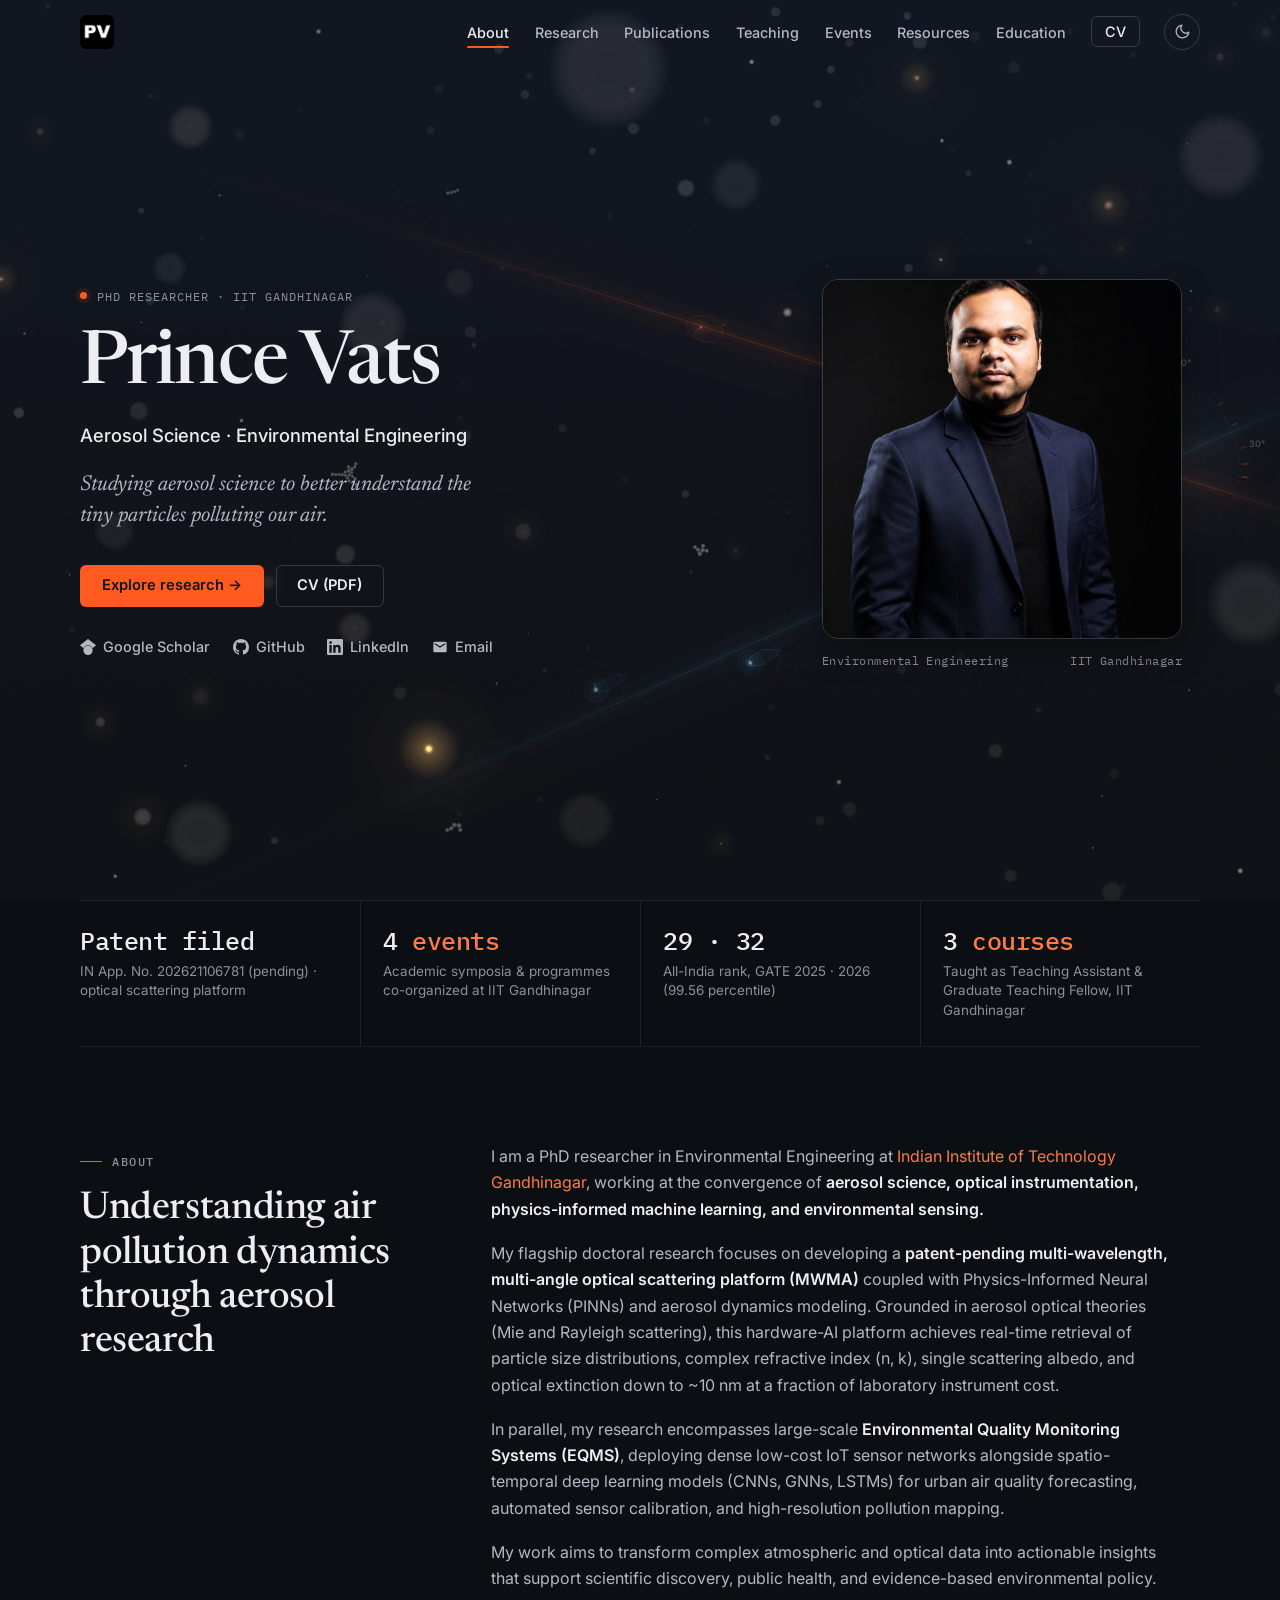
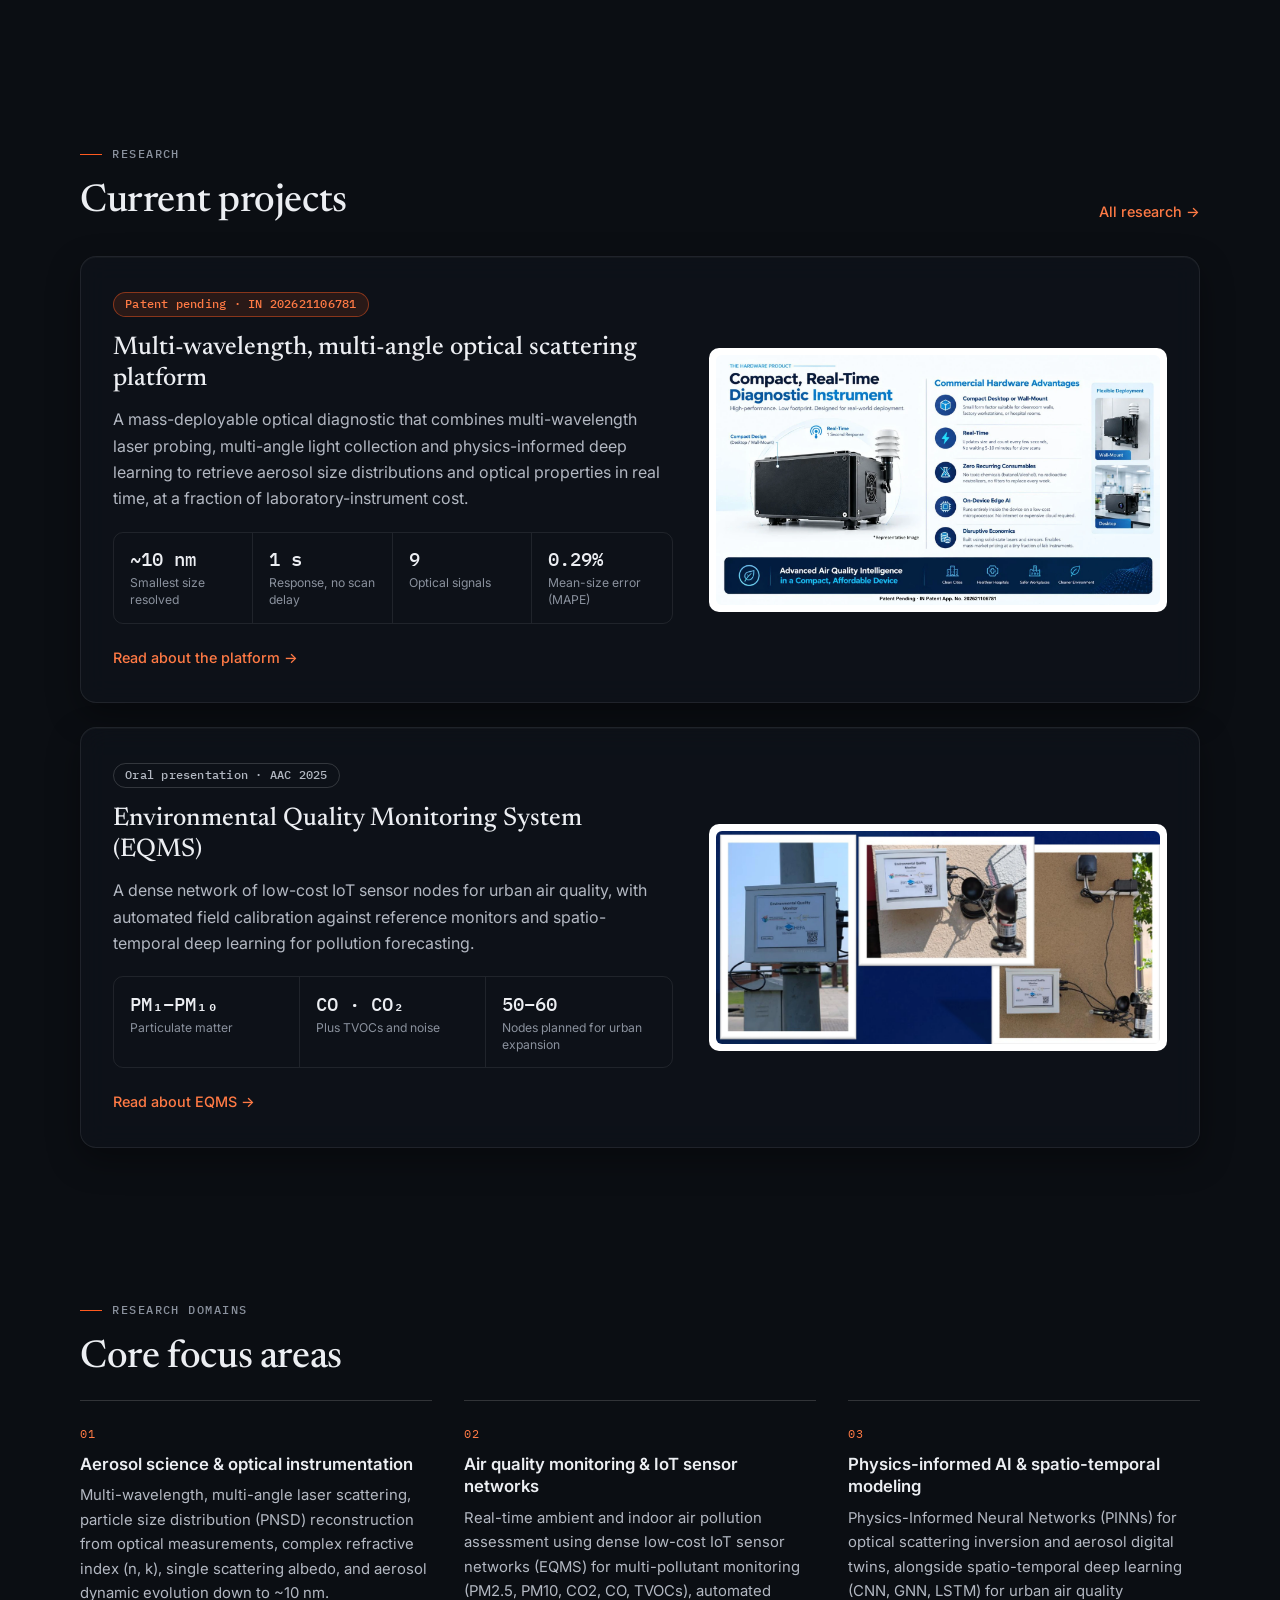
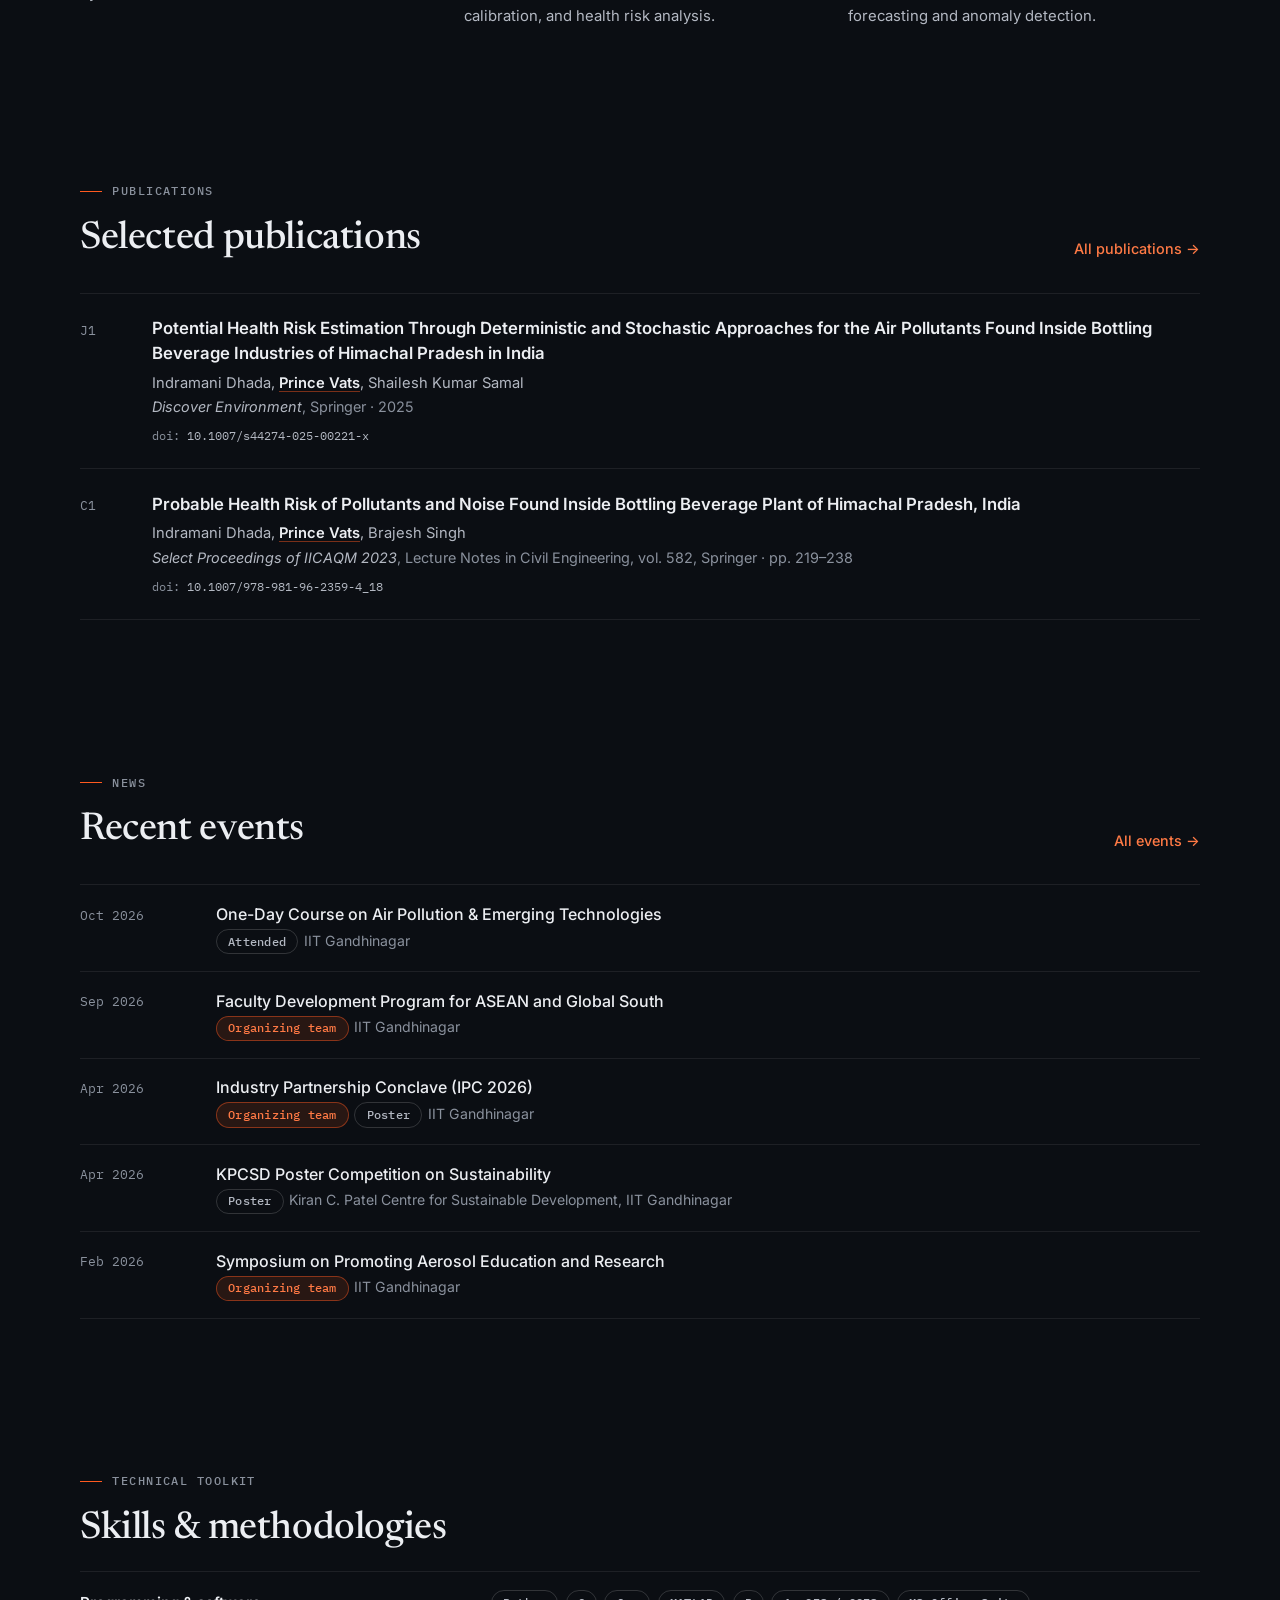
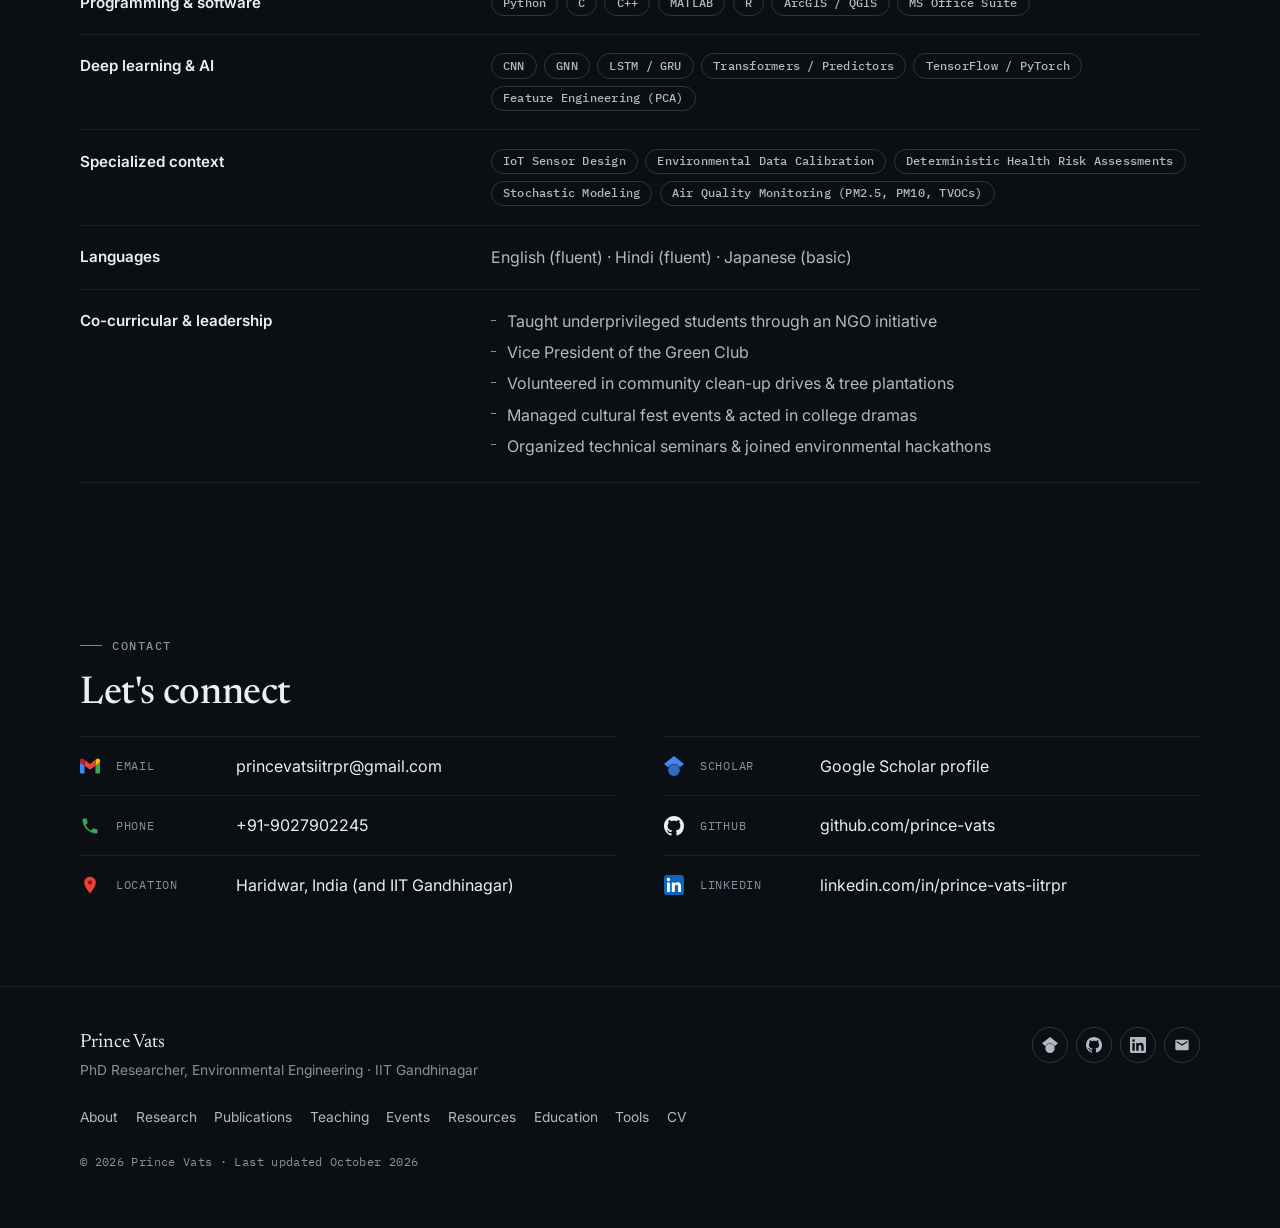
==== commit 4d533153: "Update" ====
--- a/index.html
+++ b/index.html
@@ -12,7 +12,7 @@
   <link rel="preconnect" href="https://fonts.googleapis.com" />
   <link rel="preconnect" href="https://fonts.gstatic.com" crossorigin />
   <link rel="stylesheet" href="https://fonts.googleapis.com/css2?family=IBM+Plex+Mono:wght@400;500&family=Inter:wght@400;500;600&family=Newsreader:ital,opsz,wght@0,6..72,400;0,6..72,500;1,6..72,400&display=swap" />
-  <link rel="stylesheet" href="css/style.css?v=10" />
+  <link rel="stylesheet" href="css/style.css?v=12" />
   <script>try{if(localStorage.getItem('theme')==='light')document.documentElement.classList.add('light-mode')}catch(e){}</script>
 </head>
 
--- a/css/style.css
+++ b/css/style.css
@@ -1481,9 +1481,6 @@
 }
 .presenter-slide, .presenter-ink { position: absolute; }
 .presenter-ink { pointer-events: none; }
-.presenter.is-pen .presenter-stage { cursor: crosshair; }
-.presenter.is-laser .presenter-stage,
-.presenter.is-idle .presenter-stage { cursor: none; }
 .presenter.is-loading .presenter-stage::after {
   content: 'Loading';
   font-family: var(--font-mono);
@@ -1594,6 +1591,183 @@
 .presenter-help dl { display: grid; grid-template-columns: auto 1fr; gap: 0.35rem 1rem; }
 .presenter-help dt { font-family: var(--font-mono); font-size: 0.75rem; color: #ff8a5c; }
 .presenter-help dd { color: rgba(255, 255, 255, 0.8); }
+
+/* ----- Presenter tools ----- */
+.presenter-stage { overflow: hidden; }
+.presenter-slide, .presenter-ink { transition: transform 0.25s var(--ease); }
+
+/* Cursor per tool */
+.presenter[data-tool="pen"] .presenter-stage,
+.presenter[data-tool="highlighter"] .presenter-stage,
+.presenter[data-tool="arrow"] .presenter-stage,
+.presenter[data-tool="rect"] .presenter-stage,
+.presenter[data-tool="ellipse"] .presenter-stage { cursor: crosshair; }
+.presenter[data-tool="zoom"] .presenter-stage { cursor: zoom-in; }
+.presenter[data-tool="zoom"].is-zoomed .presenter-stage { cursor: zoom-out; }
+.presenter[data-tool="laser"] .presenter-stage,
+.presenter[data-tool="spotlight"] .presenter-stage,
+.presenter.is-idle .presenter-stage { cursor: none; }
+
+/* Whiteboard: a white page in place of the slide */
+.presenter.is-board .presenter-slide { visibility: hidden; }
+.presenter.is-board .presenter-ink { background: #fff; }
+
+/* Spotlight: dim everything outside a circle around the cursor */
+.presenter-spot {
+  --sx: 50%;
+  --sy: 50%;
+  --sr: 170px;
+  position: absolute;
+  inset: 0;
+  z-index: 2;
+  pointer-events: none;
+  background: radial-gradient(circle var(--sr) at var(--sx) var(--sy), transparent 97%, rgba(0, 0, 0, 0.8) 100%);
+}
+
+/* Progress along the bottom edge */
+.presenter-progress { position: absolute; left: 0; right: 0; bottom: 0; height: 3px; z-index: 6; background: rgba(255, 255, 255, 0.08); }
+.presenter-progress span { display: block; height: 100%; width: 0; background: #ff5a1f; transition: width 0.3s var(--ease); }
+
+/* Colour dot button */
+.style-dot {
+  --c: #ff3b1f;
+  width: 16px;
+  height: 16px;
+  border-radius: 50%;
+  background: var(--c);
+  box-shadow: 0 0 0 2px rgba(255, 255, 255, 0.85), 0 0 0 3px rgba(0, 0, 0, 0.4);
+  transition: transform var(--t-fast);
+}
+.style-dot[data-size="s"] { transform: scale(0.7); }
+.style-dot[data-size="l"] { transform: scale(1.15); }
+
+/* Timer states */
+.presenter-timer.is-warn { color: #fbbf24; }
+.presenter-timer.is-over { color: #ff5a4f; font-weight: 600; }
+
+/* Popovers above the toolbar */
+.presenter-pop {
+  position: absolute;
+  z-index: 7;
+  padding: 0.75rem;
+  border-radius: 14px;
+  background: rgba(22, 24, 30, 0.97);
+  border: 1px solid rgba(255, 255, 255, 0.12);
+  box-shadow: 0 12px 32px rgba(0, 0, 0, 0.5);
+  color: #fff;
+}
+.pop-row { display: flex; flex-wrap: wrap; align-items: center; gap: 0.4rem; }
+.pop-row + .pop-row { margin-top: 0.6rem; }
+.pop-label { font-family: var(--font-mono); font-size: 0.7rem; letter-spacing: 0.08em; text-transform: uppercase; color: rgba(255, 255, 255, 0.55); margin-bottom: 0.5rem; }
+
+.swatch {
+  width: 26px;
+  height: 26px;
+  border-radius: 50%;
+  border: 2px solid rgba(255, 255, 255, 0.25);
+  background: var(--c);
+  cursor: pointer;
+}
+.swatch.is-active { border-color: #fff; box-shadow: 0 0 0 2px rgba(255, 90, 31, 0.8); }
+
+.size-btn {
+  display: inline-flex;
+  align-items: center;
+  justify-content: center;
+  width: 44px;
+  height: 30px;
+  border-radius: 8px;
+  border: 1px solid rgba(255, 255, 255, 0.15);
+  background: transparent;
+  cursor: pointer;
+}
+.size-btn span { display: block; width: 24px; border-radius: 4px; background: #fff; }
+.size-btn[data-size="s"] span { height: 2px; }
+.size-btn[data-size="m"] span { height: 4px; }
+.size-btn[data-size="l"] span { height: 7px; }
+.size-btn.is-active { border-color: #ff8a5c; background: rgba(255, 90, 31, 0.18); }
+
+.chip {
+  font-family: var(--font-mono);
+  font-size: 0.75rem;
+  padding: 0.35rem 0.7rem;
+  border-radius: 999px;
+  border: 1px solid rgba(255, 255, 255, 0.18);
+  background: transparent;
+  color: rgba(255, 255, 255, 0.85);
+  cursor: pointer;
+}
+.chip:hover { border-color: rgba(255, 255, 255, 0.45); color: #fff; }
+.chip.is-active { border-color: #ff8a5c; color: #ff8a5c; background: rgba(255, 90, 31, 0.15); }
+.pop-custom { display: inline-flex; align-items: center; gap: 0.4rem; font-size: 0.8rem; color: rgba(255, 255, 255, 0.7); margin-right: auto; }
+.pop-custom input {
+  width: 4.2rem;
+  padding: 0.3rem 0.45rem;
+  font: inherit;
+  color: #fff;
+  background: rgba(255, 255, 255, 0.06);
+  border: 1px solid rgba(255, 255, 255, 0.2);
+  border-radius: 6px;
+}
+
+.pop-more { padding: 0.35rem; min-width: 250px; }
+.menu-item {
+  display: flex;
+  width: 100%;
+  align-items: center;
+  justify-content: space-between;
+  gap: 1rem;
+  padding: 0.55rem 0.7rem;
+  border: none;
+  border-radius: 8px;
+  background: transparent;
+  color: rgba(255, 255, 255, 0.9);
+  font: inherit;
+  font-size: 0.86rem;
+  text-align: left;
+  cursor: pointer;
+}
+.menu-item:hover { background: rgba(255, 255, 255, 0.08); }
+.menu-item kbd { font-family: var(--font-mono); font-size: 0.72rem; color: rgba(255, 255, 255, 0.5); }
+
+/* QR card for the audience */
+.presenter-qr {
+  position: absolute;
+  inset: 0;
+  z-index: 5;
+  display: flex;
+  align-items: center;
+  justify-content: center;
+  background: rgba(0, 0, 0, 0.6);
+  cursor: pointer;
+}
+.qr-card {
+  width: min(380px, 80vw, 62vh);
+  padding: 1.5rem 1.5rem 1.2rem;
+  border-radius: 18px;
+  background: #fff;
+  color: #111;
+  text-align: center;
+  box-shadow: 0 24px 64px rgba(0, 0, 0, 0.5);
+}
+.qr-code { width: 100%; aspect-ratio: 1 / 1; display: flex; align-items: center; justify-content: center; color: #555; font-size: 0.85rem; }
+.qr-code svg { width: 100%; height: 100%; }
+.qr-title { margin-top: 1rem; font-family: var(--font-serif); font-size: 1.35rem; font-weight: 500; }
+.qr-url { margin-top: 0.25rem; font-family: var(--font-mono); font-size: 0.72rem; color: #555; overflow-wrap: anywhere; }
+
+.presenter-help { max-height: calc(100vh - 8rem); overflow-y: auto; }
+
+/* Keep the toolbar on screen: compact below 1100 px, scroll sideways as a last resort */
+.presenter-bar { max-width: calc(100vw - 1rem); overflow-x: auto; scrollbar-width: none; }
+.presenter-bar::-webkit-scrollbar { display: none; }
+.presenter-bar > * { flex-shrink: 0; }
+@media (max-width: 1100px) {
+  .presenter-bar { gap: 0; padding: 0.25rem 0.35rem; }
+  .presenter-bar .vbtn { width: 30px; height: 30px; }
+  .presenter-bar .vbtn svg { width: 16px; height: 16px; }
+  .presenter-bar .vsep { margin: 0 0.15rem; }
+  .presenter-count, .presenter-timer { padding: 0 0.3rem; font-size: 0.74rem; }
+}
 
 /* ===== Lightbox ===== */
 .lightbox-modal {
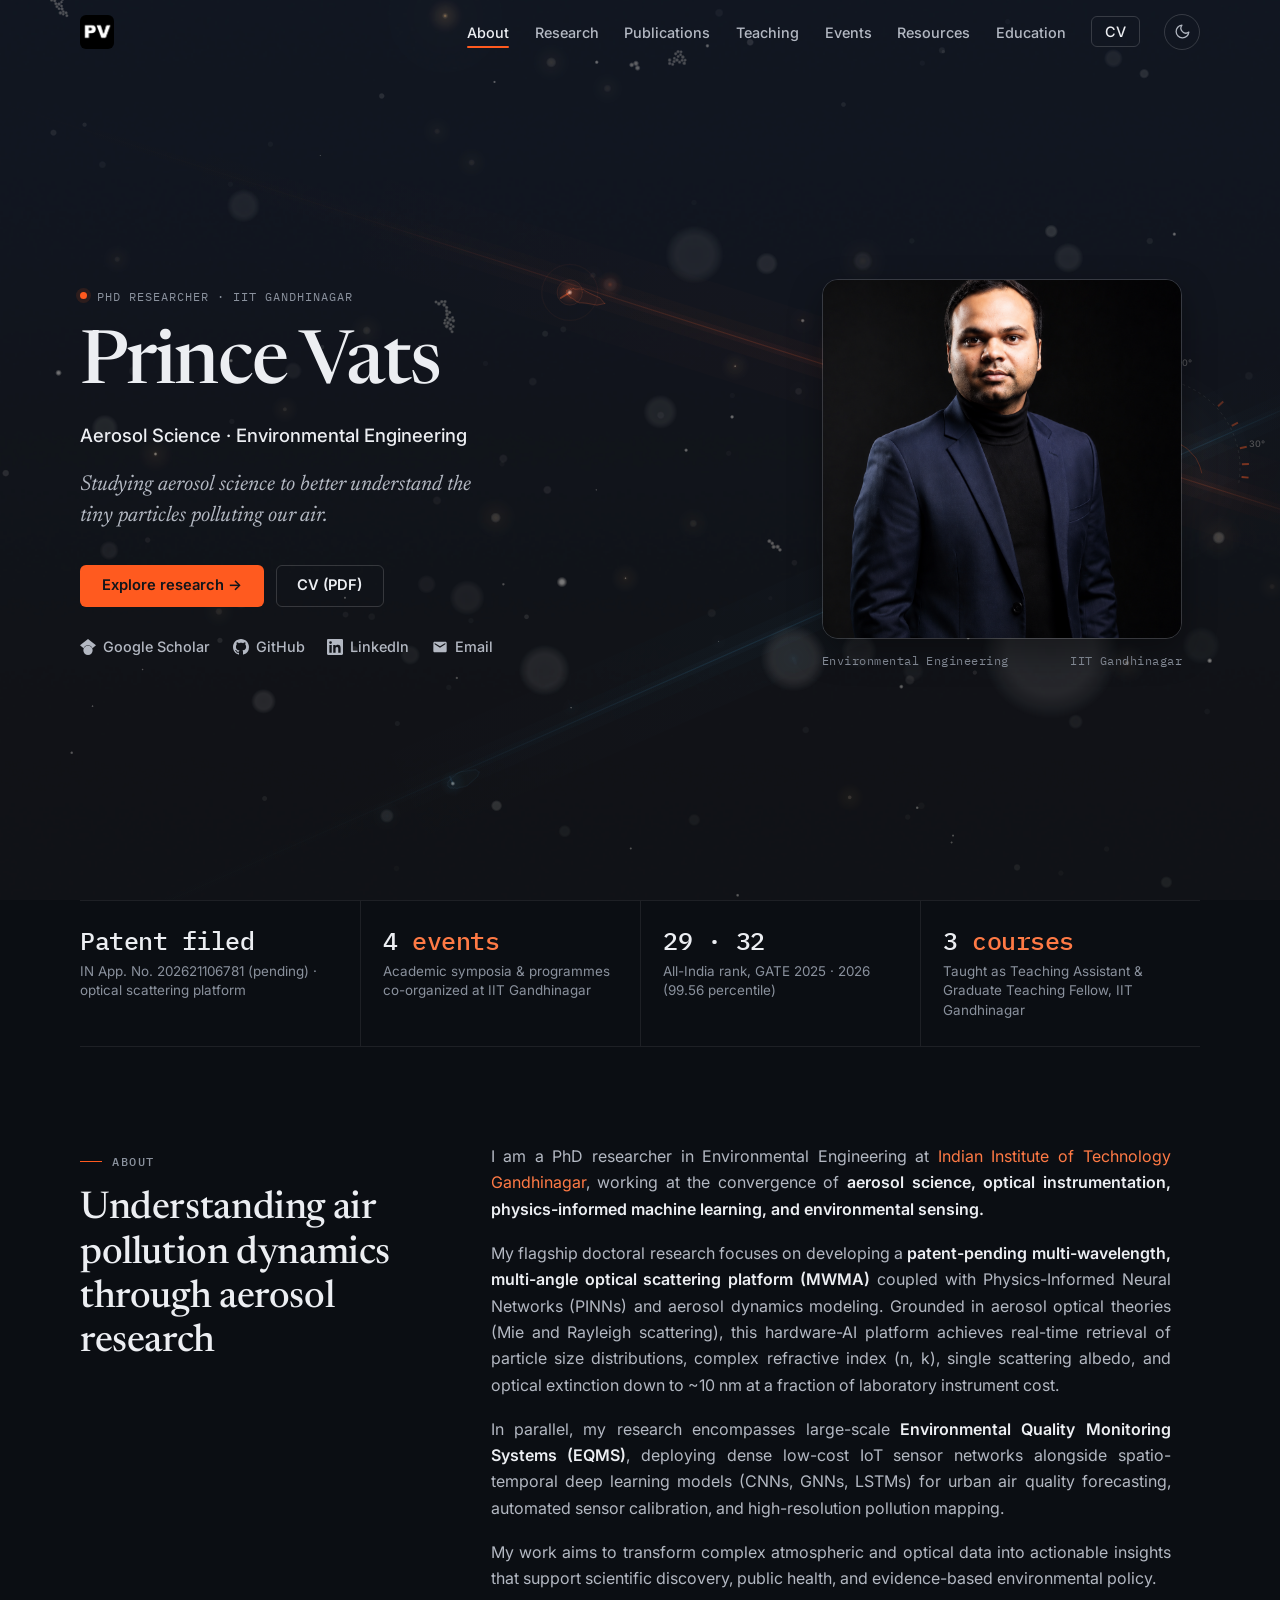
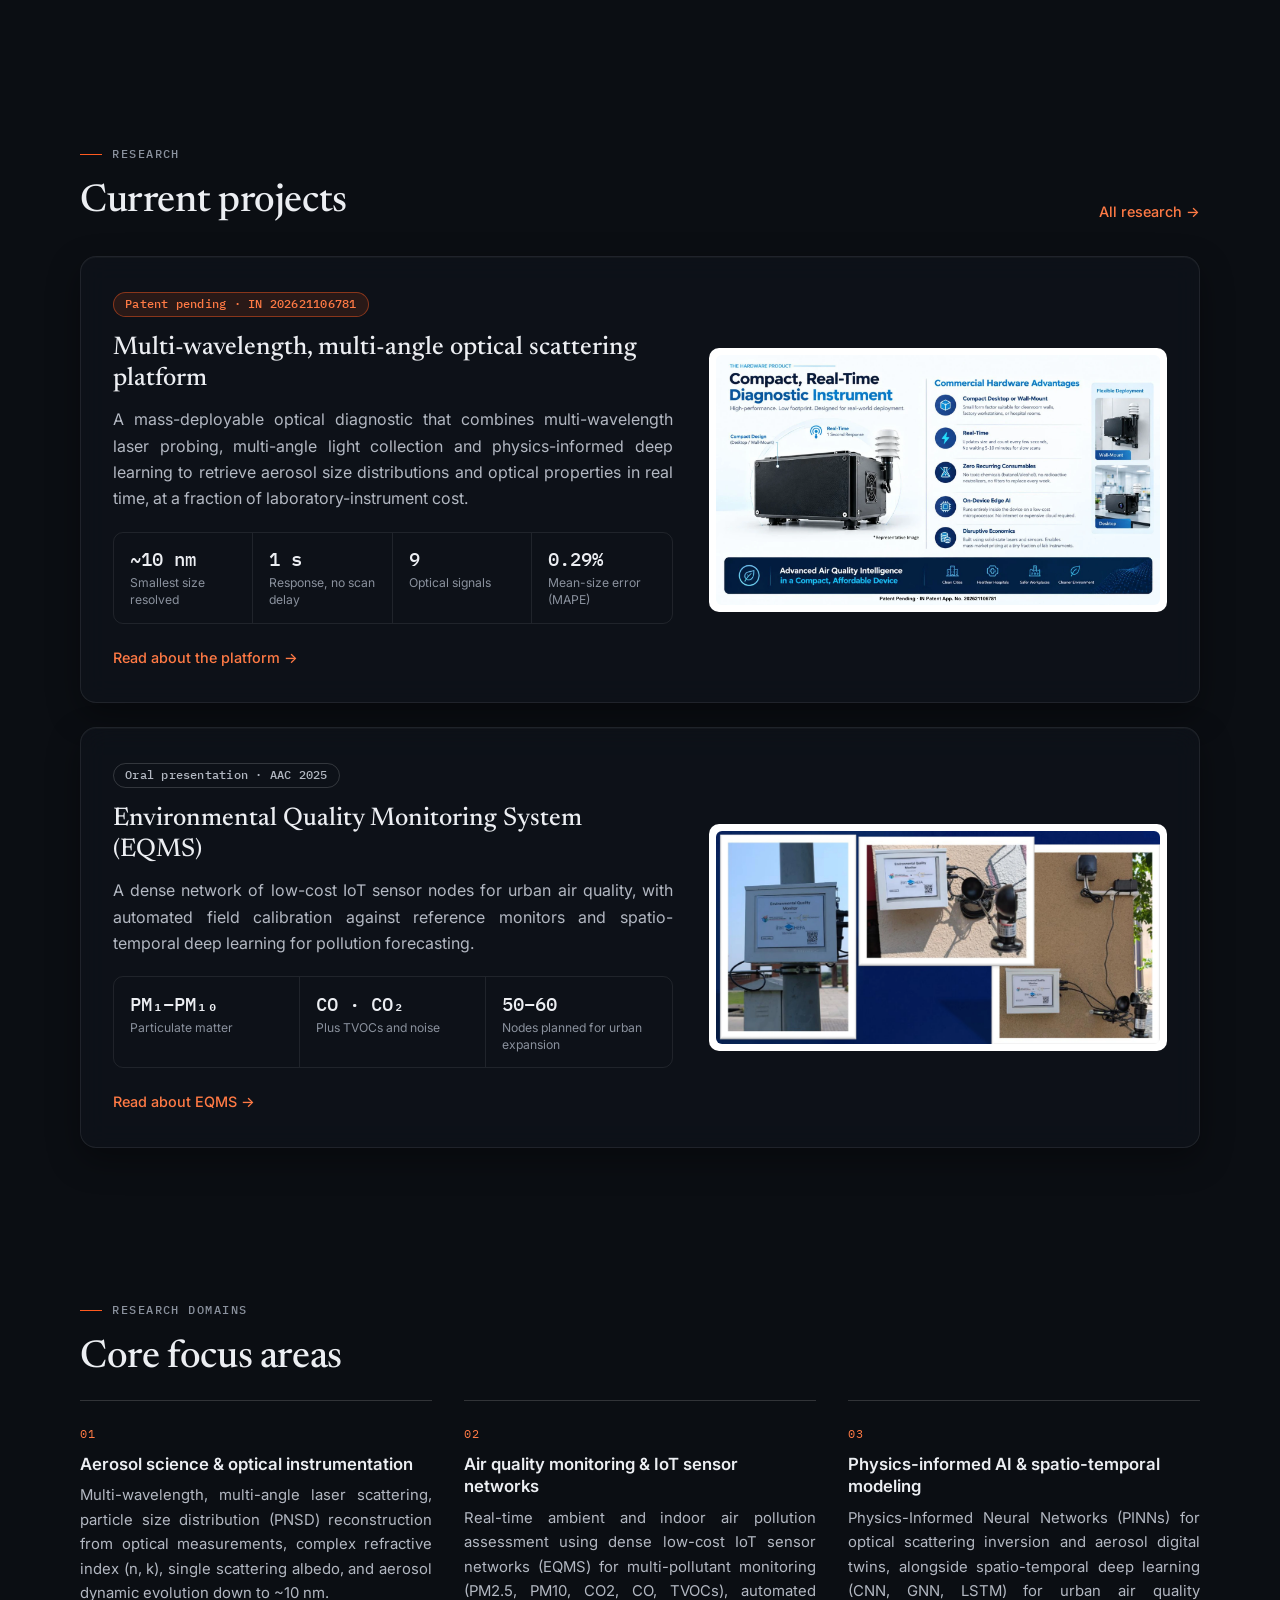
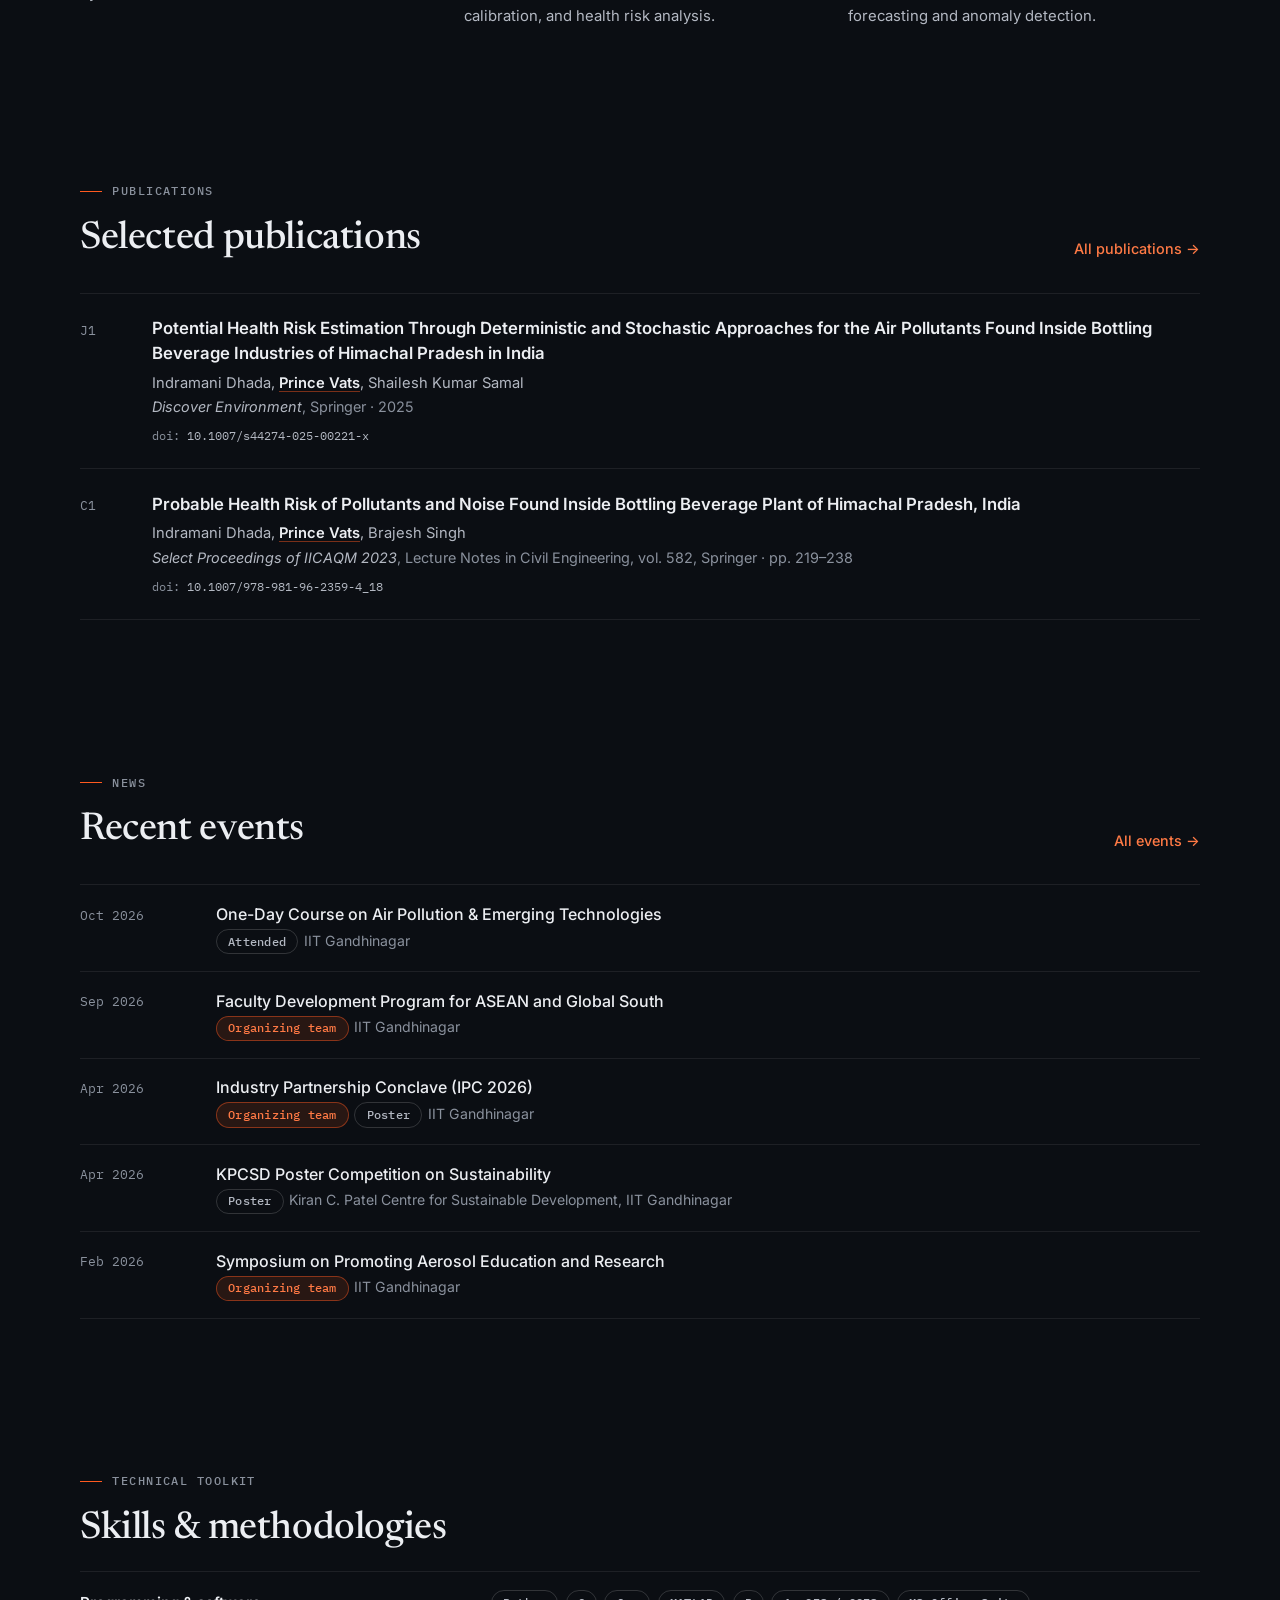
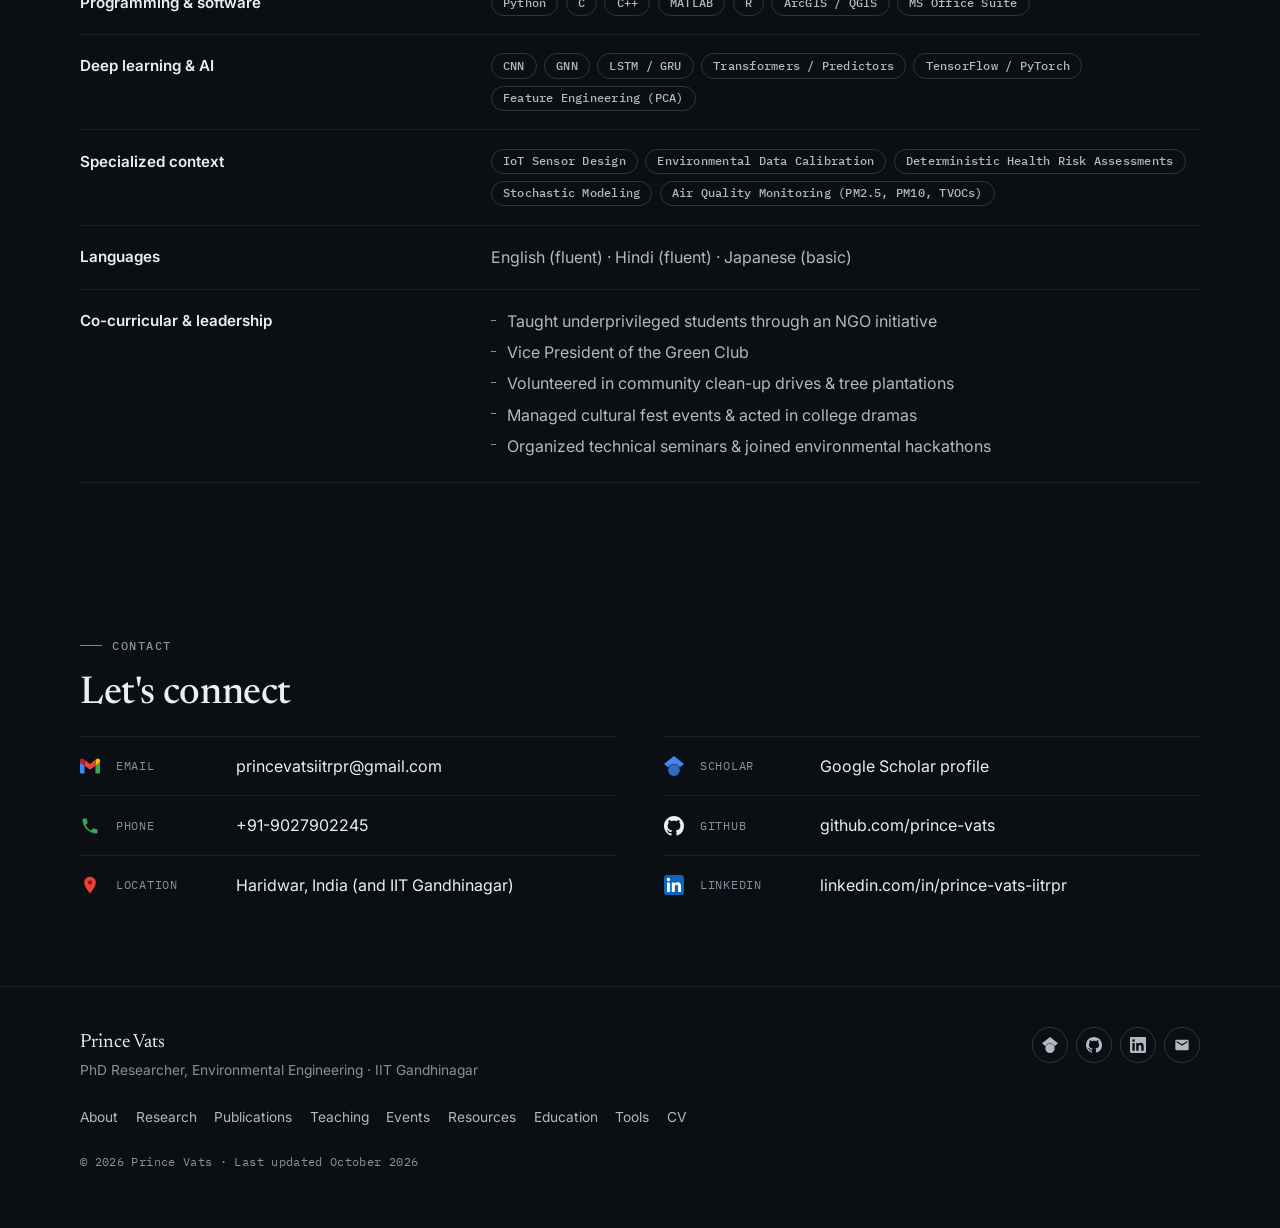
==== commit 0bc0865a: "Update" ====
--- a/index.html
+++ b/index.html
@@ -12,7 +12,7 @@
   <link rel="preconnect" href="https://fonts.googleapis.com" />
   <link rel="preconnect" href="https://fonts.gstatic.com" crossorigin />
   <link rel="stylesheet" href="https://fonts.googleapis.com/css2?family=IBM+Plex+Mono:wght@400;500&family=Inter:wght@400;500;600&family=Newsreader:ital,opsz,wght@0,6..72,400;0,6..72,500;1,6..72,400&display=swap" />
-  <link rel="stylesheet" href="css/style.css?v=12" />
+  <link rel="stylesheet" href="css/style.css?v=13" />
   <script>try{if(localStorage.getItem('theme')==='light')document.documentElement.classList.add('light-mode')}catch(e){}</script>
 </head>
 
--- a/css/style.css
+++ b/css/style.css
@@ -154,6 +154,25 @@
 .prose { max-width: var(--measure); }
 .prose p { color: var(--text-2); margin-bottom: 1.1rem; }
 .prose p:last-child { margin-bottom: 0; }
+
+/* Justified body text; hyphenation keeps word spacing even on narrow screens */
+.prose p,
+.section-subtitle,
+.feature-body p,
+.focus-item p,
+.focus-card p,
+.block p,
+.check-list li,
+.findings li,
+.figure figcaption,
+.teaching-desc,
+.timeline-details p,
+.event-citation,
+.tool-card p {
+  text-align: justify;
+  -webkit-hyphens: auto;
+  hyphens: auto;
+}
 
 /* ===== Layout ===== */
 main { position: relative; z-index: 1; }
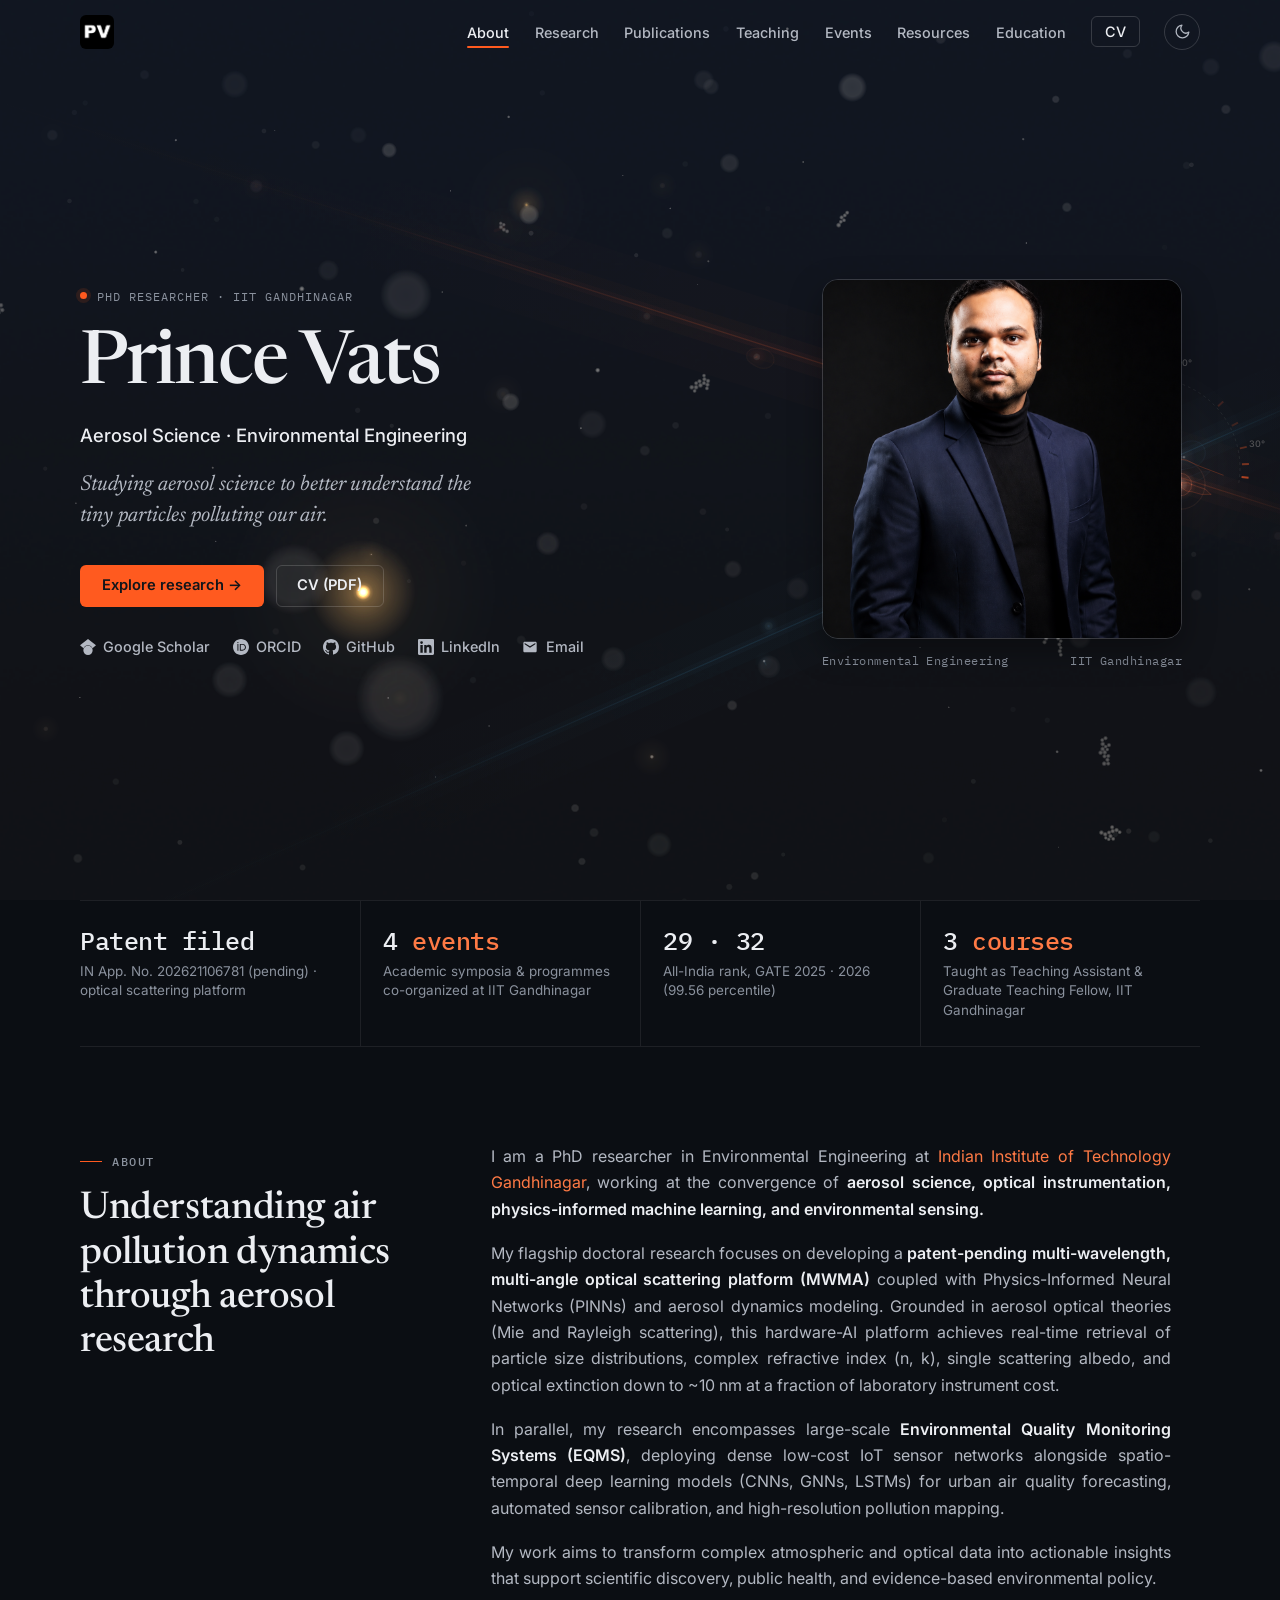
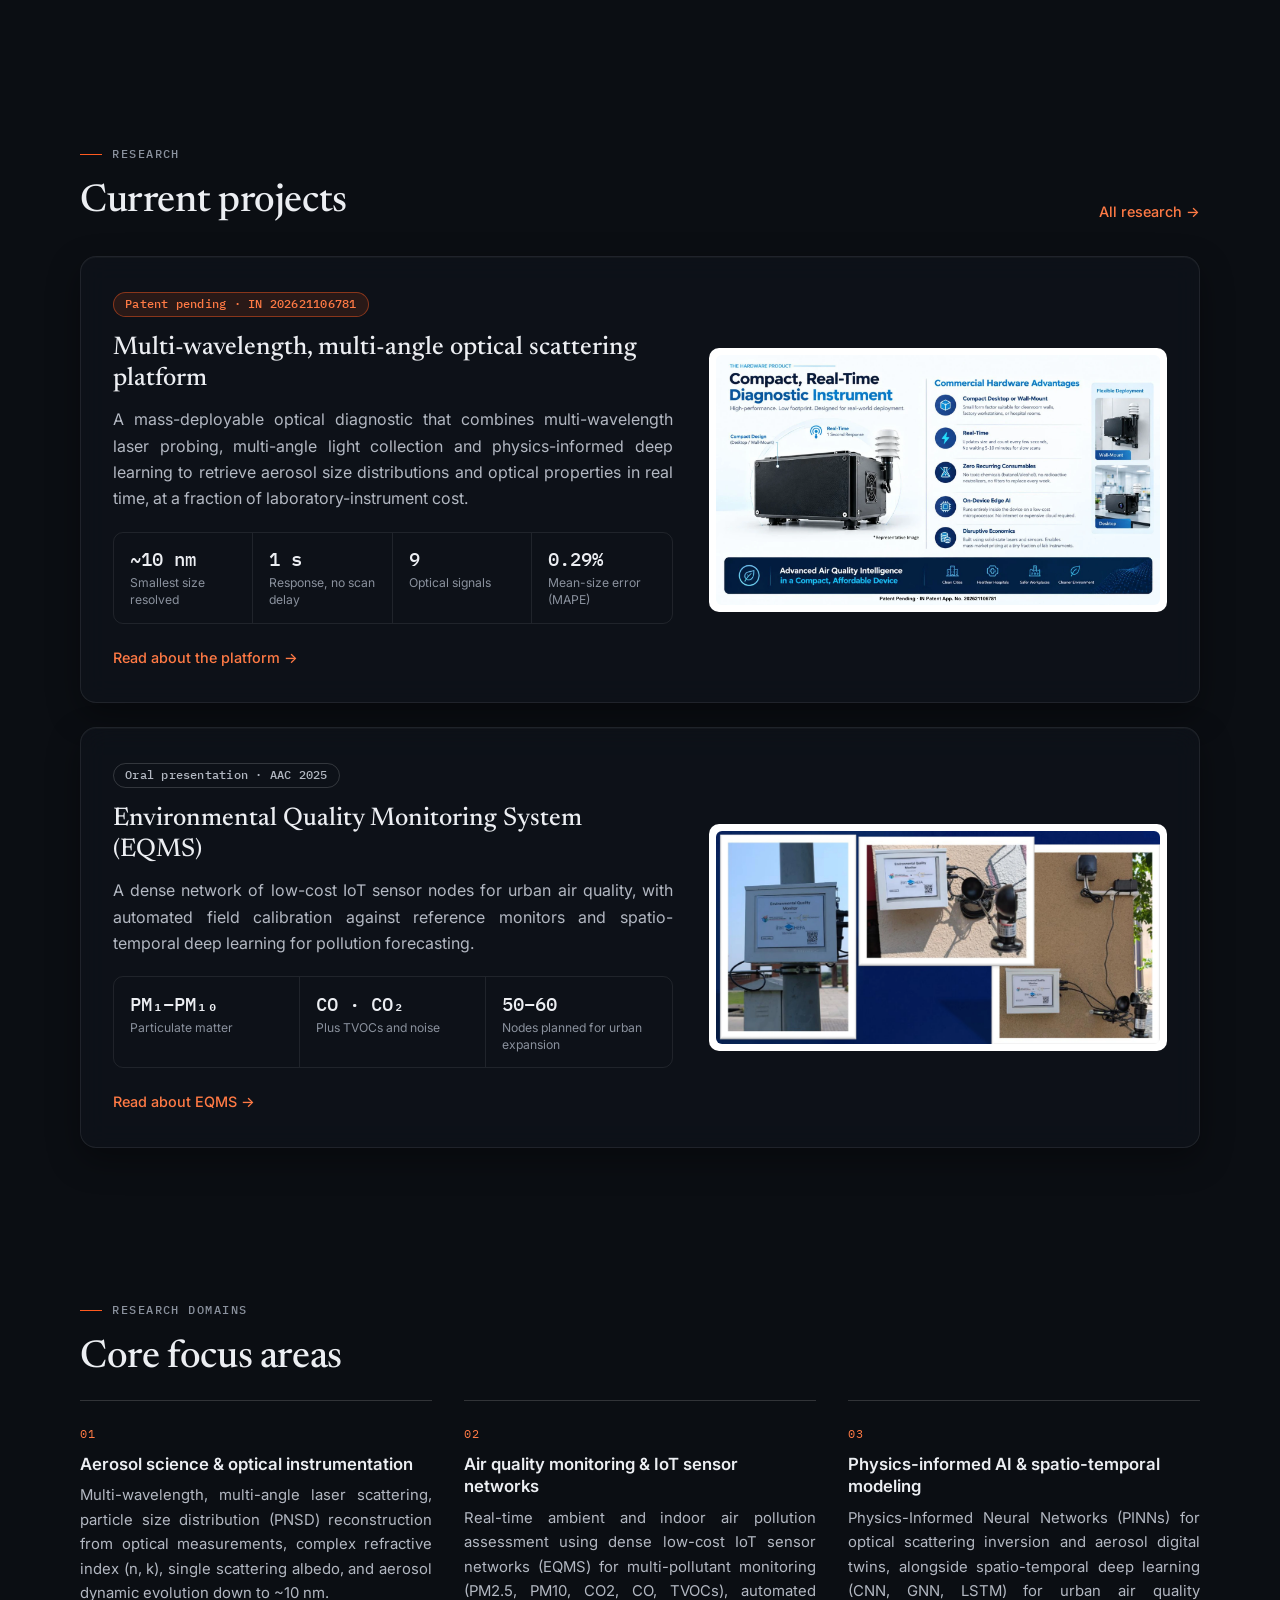
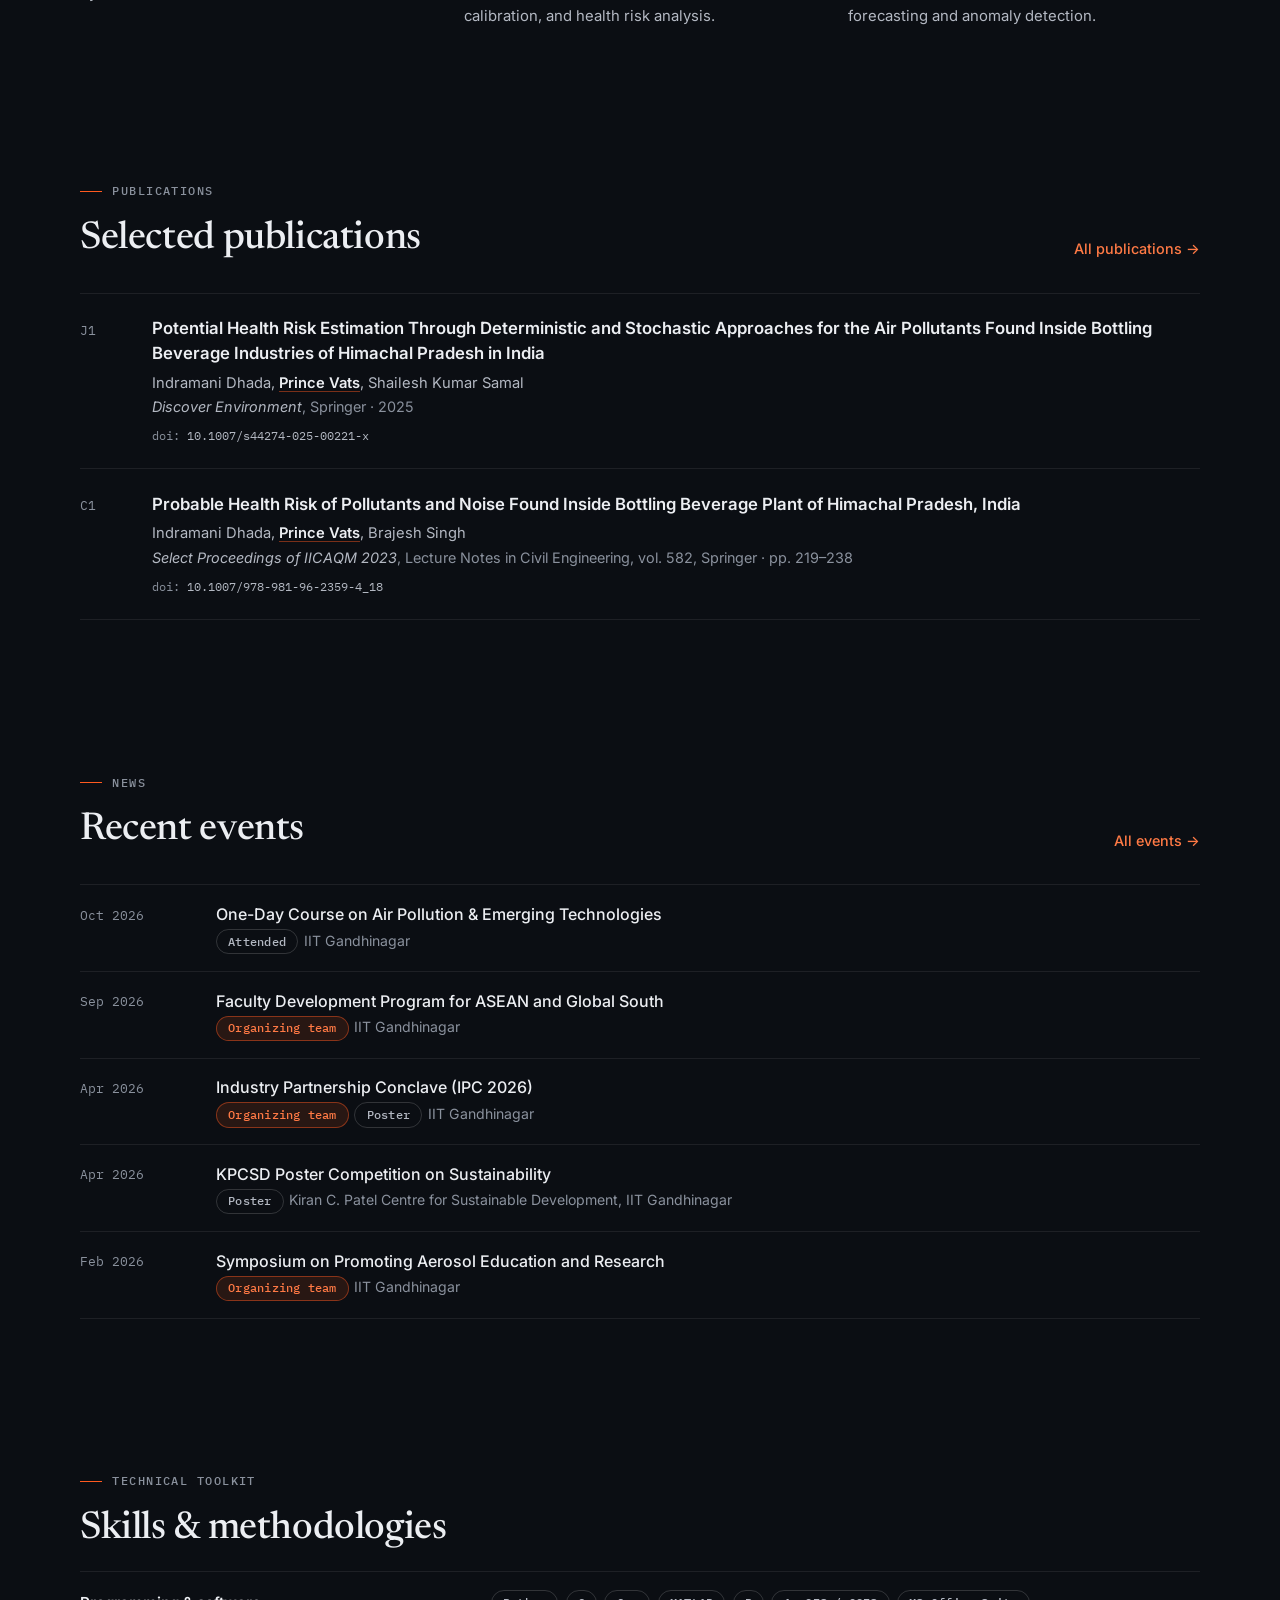
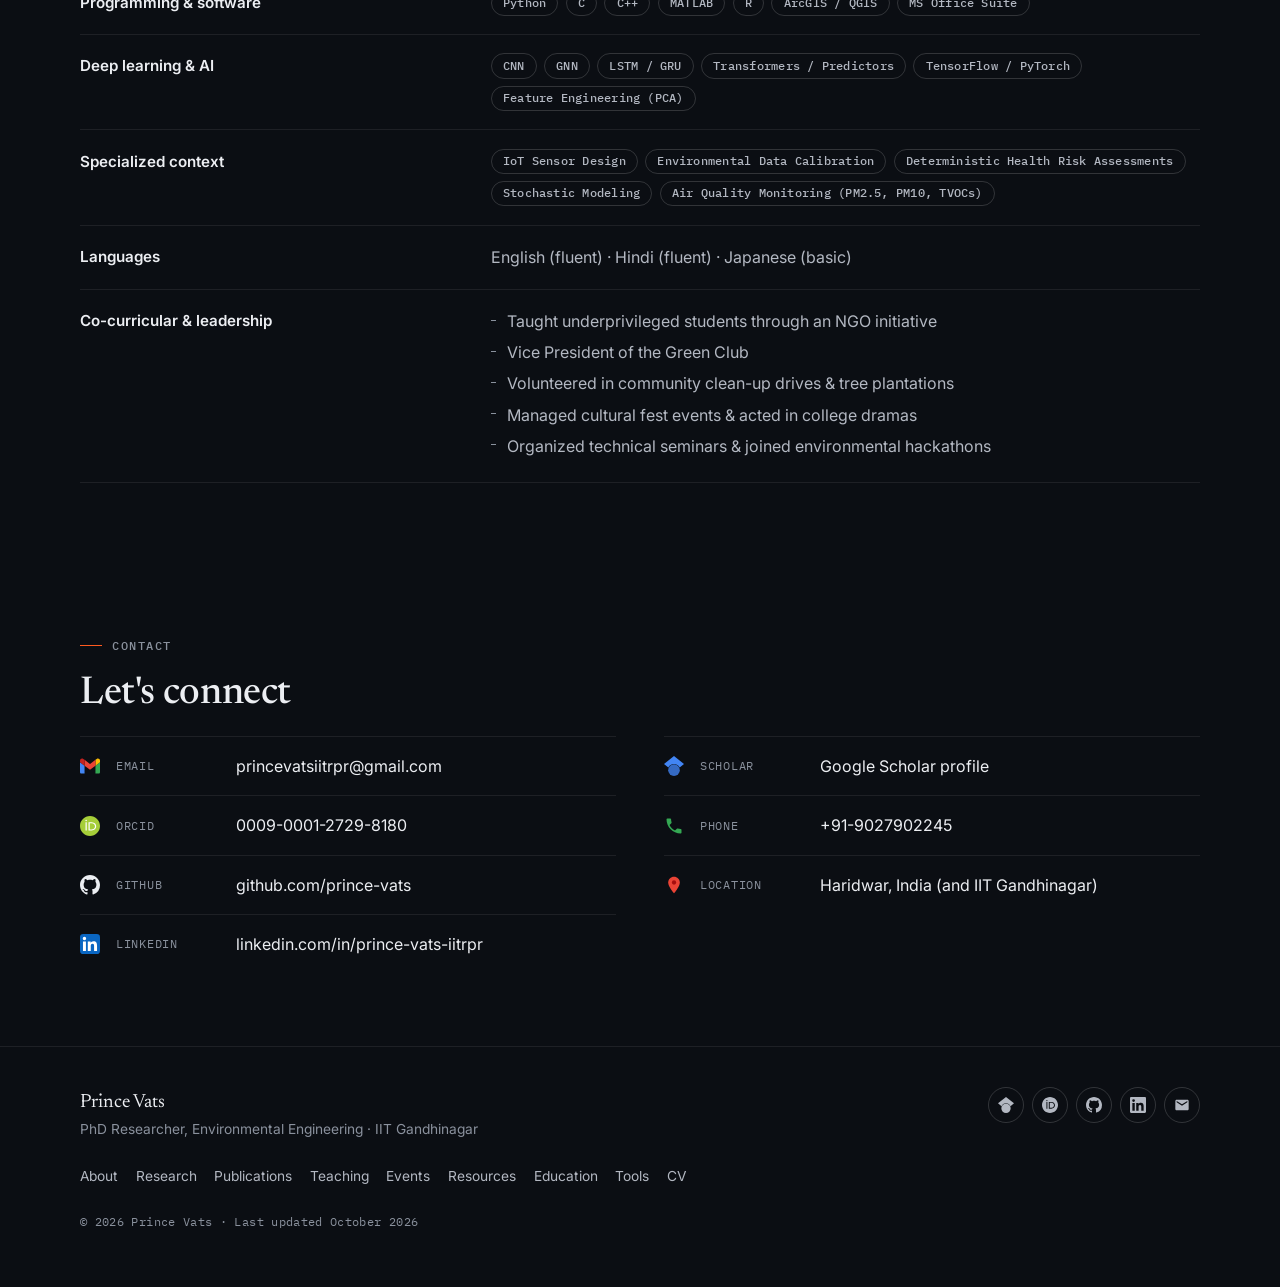
==== commit 715bd2a5: "Update" ====
--- a/index.html
+++ b/index.html
@@ -12,7 +12,7 @@
   <link rel="preconnect" href="https://fonts.googleapis.com" />
   <link rel="preconnect" href="https://fonts.gstatic.com" crossorigin />
   <link rel="stylesheet" href="https://fonts.googleapis.com/css2?family=IBM+Plex+Mono:wght@400;500&family=Inter:wght@400;500;600&family=Newsreader:ital,opsz,wght@0,6..72,400;0,6..72,500;1,6..72,400&display=swap" />
-  <link rel="stylesheet" href="css/style.css?v=13" />
+  <link rel="stylesheet" href="css/style.css?v=14" />
   <script>try{if(localStorage.getItem('theme')==='light')document.documentElement.classList.add('light-mode')}catch(e){}</script>
 </head>
 
@@ -73,6 +73,12 @@
                 </a>
               </li>
               <li>
+                <a href="https://orcid.org/0009-0001-2729-8180" target="_blank" rel="noopener">
+                  <svg viewBox="0 0 24 24" aria-hidden="true"><path d="M12 0C5.372 0 0 5.372 0 12s5.372 12 12 12 12-5.372 12-12S18.628 0 12 0zM7.369 4.378c.525 0 .947.431.947.947s-.422.947-.947.947a.95.95 0 0 1-.947-.947c0-.525.422-.947.947-.947zm-.722 3.038h1.444v10.041H6.647V7.416zm3.562 0h3.9c3.712 0 5.344 2.653 5.344 5.025 0 2.578-2.016 5.025-5.325 5.025h-3.919V7.416zm1.444 1.303v7.444h2.297c3.272 0 4.022-2.484 4.022-3.722 0-2.016-1.284-3.722-4.097-3.722h-2.222z" /></svg>
+                  ORCID
+                </a>
+              </li>
+              <li>
                 <a href="https://github.com/prince-vats" target="_blank" rel="noopener">
                   <svg viewBox="0 0 24 24" aria-hidden="true"><path d="M12 0C5.37 0 0 5.37 0 12c0 5.31 3.435 9.795 8.205 11.385.6.105.825-.255.825-.57 0-.285-.015-1.23-.015-2.235-3.015.555-3.795-.735-4.035-1.41-.135-.345-.72-1.41-1.23-1.695-.42-.225-1.02-.78-.015-.795.945-.015 1.62.87 1.845 1.23 1.08 1.815 2.805 1.305 3.495.99.105-.78.42-1.305.765-1.605-2.67-.3-5.46-1.335-5.46-5.925 0-1.305.465-2.385 1.23-3.225-.12-.3-.54-1.53.12-3.18 0 0 1.005-.315 3.3 1.23.96-.27 1.98-.405 3-.405s2.04.135 3 .405c2.295-1.56 3.3-1.23 3.3-1.23.66 1.65.24 2.88.12 3.18.765.84 1.23 1.905 1.23 3.225 0 4.605-2.805 5.625-5.475 5.925.435.375.81 1.095.81 2.22 0 1.605-.015 2.895-.015 3.3 0 .315.225.69.825.57A12.02 12.02 0 0024 12c0-6.63-5.37-12-12-12z" /></svg>
                   GitHub
@@ -396,6 +402,11 @@
             <dd><a href="https://scholar.google.com/citations?user=SPHQZR8AAAAJ&amp;hl=en" target="_blank" rel="noopener">Google Scholar profile</a></dd>
           </div>
           <div class="contact-row">
+            <svg viewBox="0 0 24 24" aria-hidden="true"><circle cx="12" cy="12" r="10" fill="#fff"/><path fill="#a6ce39" d="M12 0C5.372 0 0 5.372 0 12s5.372 12 12 12 12-5.372 12-12S18.628 0 12 0zM7.369 4.378c.525 0 .947.431.947.947s-.422.947-.947.947a.95.95 0 0 1-.947-.947c0-.525.422-.947.947-.947zm-.722 3.038h1.444v10.041H6.647V7.416zm3.562 0h3.9c3.712 0 5.344 2.653 5.344 5.025 0 2.578-2.016 5.025-5.325 5.025h-3.919V7.416zm1.444 1.303v7.444h2.297c3.272 0 4.022-2.484 4.022-3.722 0-2.016-1.284-3.722-4.097-3.722h-2.222z"/></svg>
+            <dt>ORCID</dt>
+            <dd><a href="https://orcid.org/0009-0001-2729-8180" target="_blank" rel="noopener">0009-0001-2729-8180</a></dd>
+          </div>
+          <div class="contact-row">
             <svg viewBox="0 0 24 24" aria-hidden="true"><path fill="#34a853" d="M6.62 10.79c1.44 2.83 3.76 5.14 6.59 6.59l2.2-2.2c.27-.27.67-.36 1.02-.24 1.12.37 2.33.57 3.57.57.55 0 1 .45 1 1V20c0 .55-.45 1-1 1-9.39 0-17-7.61-17-17 0-.55.45-1 1-1h3.5c.55 0 1 .45 1 1 0 1.25.2 2.45.57 3.57.11.35.03.74-.25 1.02l-2.2 2.2z"/></svg>
             <dt>Phone</dt>
             <dd><a href="tel:+919027902245">+91-9027902245</a></dd>
@@ -430,6 +441,7 @@
       </div>
       <div class="footer-socials">
         <a href="https://scholar.google.com/citations?user=SPHQZR8AAAAJ&amp;hl=en" target="_blank" rel="noopener" aria-label="Google Scholar"><svg viewBox="0 0 24 24" aria-hidden="true"><path d="M5.242 13.769L0 9.5 12 0l12 9.5-5.242 4.269C17.548 11.249 14.978 9.5 12 9.5c-2.977 0-5.548 1.748-6.758 4.269zM12 10a7 7 0 1 0 0 14 7 7 0 0 0 0-14z"/></svg></a>
+        <a href="https://orcid.org/0009-0001-2729-8180" target="_blank" rel="noopener" aria-label="ORCID"><svg viewBox="0 0 24 24" aria-hidden="true"><path d="M12 0C5.372 0 0 5.372 0 12s5.372 12 12 12 12-5.372 12-12S18.628 0 12 0zM7.369 4.378c.525 0 .947.431.947.947s-.422.947-.947.947a.95.95 0 0 1-.947-.947c0-.525.422-.947.947-.947zm-.722 3.038h1.444v10.041H6.647V7.416zm3.562 0h3.9c3.712 0 5.344 2.653 5.344 5.025 0 2.578-2.016 5.025-5.325 5.025h-3.919V7.416zm1.444 1.303v7.444h2.297c3.272 0 4.022-2.484 4.022-3.722 0-2.016-1.284-3.722-4.097-3.722h-2.222z" /></svg></a>
         <a href="https://github.com/prince-vats" target="_blank" rel="noopener" aria-label="GitHub"><svg viewBox="0 0 24 24" aria-hidden="true"><path d="M12 0C5.37 0 0 5.37 0 12c0 5.31 3.435 9.795 8.205 11.385.6.105.825-.255.825-.57 0-.285-.015-1.23-.015-2.235-3.015.555-3.795-.735-4.035-1.41-.135-.345-.72-1.41-1.23-1.695-.42-.225-1.02-.78-.015-.795.945-.015 1.62.87 1.845 1.23 1.08 1.815 2.805 1.305 3.495.99.105-.78.42-1.305.765-1.605-2.67-.3-5.46-1.335-5.46-5.925 0-1.305.465-2.385 1.23-3.225-.12-.3-.54-1.53.12-3.18 0 0 1.005-.315 3.3 1.23.96-.27 1.98-.405 3-.405s2.04.135 3 .405c2.295-1.56 3.3-1.23 3.3-1.23.66 1.65.24 2.88.12 3.18.765.84 1.23 1.905 1.23 3.225 0 4.605-2.805 5.625-5.475 5.925.435.375.81 1.095.81 2.22 0 1.605-.015 2.895-.015 3.3 0 .315.225.69.825.57A12.02 12.02 0 0024 12c0-6.63-5.37-12-12-12z"/></svg></a>
         <a href="https://www.linkedin.com/in/prince-vats-iitrpr/" target="_blank" rel="noopener" aria-label="LinkedIn"><svg viewBox="0 0 24 24" aria-hidden="true"><path d="M20.447 20.452h-3.554v-5.569c0-1.328-.027-3.037-1.852-3.037-1.853 0-2.136 1.445-2.136 2.939v5.667H9.351V9h3.414v1.561h.046c.477-.9 1.637-1.85 3.37-1.85 3.601 0 4.267 2.37 4.267 5.455v6.286zM5.337 7.433a2.062 2.062 0 01-2.063-2.065 2.064 2.064 1 112.063 2.065zm1.782 13.019H3.555V9h3.564v11.452zM22.225 0H1.771C.792 0 0 .774 0 1.729v20.542C0 23.227.792 24 1.771 24h20.451C23.2 24 24 23.227 24 22.271V1.729C24 .774 23.2 0 22.222 0h.003z"/></svg></a>
         <a href="mailto:princevatsiitrpr@gmail.com" aria-label="Email"><svg viewBox="0 0 24 24" aria-hidden="true"><path d="M20 4H4c-1.1 0-1.99.9-1.99 2L2 18c0 1.1.9 2 2 2h16c1.1 0 2-.9 2-2V6c0-1.1-.9-2-2-2zm0 4l-8 5-8-5V6l8 5 8-5v2z"/></svg></a>
--- a/css/style.css
+++ b/css/style.css
@@ -1148,6 +1148,7 @@
   padding: 1.5rem 1.75rem;
 }
 .scholar-cta p { color: var(--text-2); }
+.scholar-actions { display: flex; flex-wrap: wrap; gap: 0.5rem; }
 
 /* ===== Events page ===== */
 .year-group { margin-bottom: 3rem; }
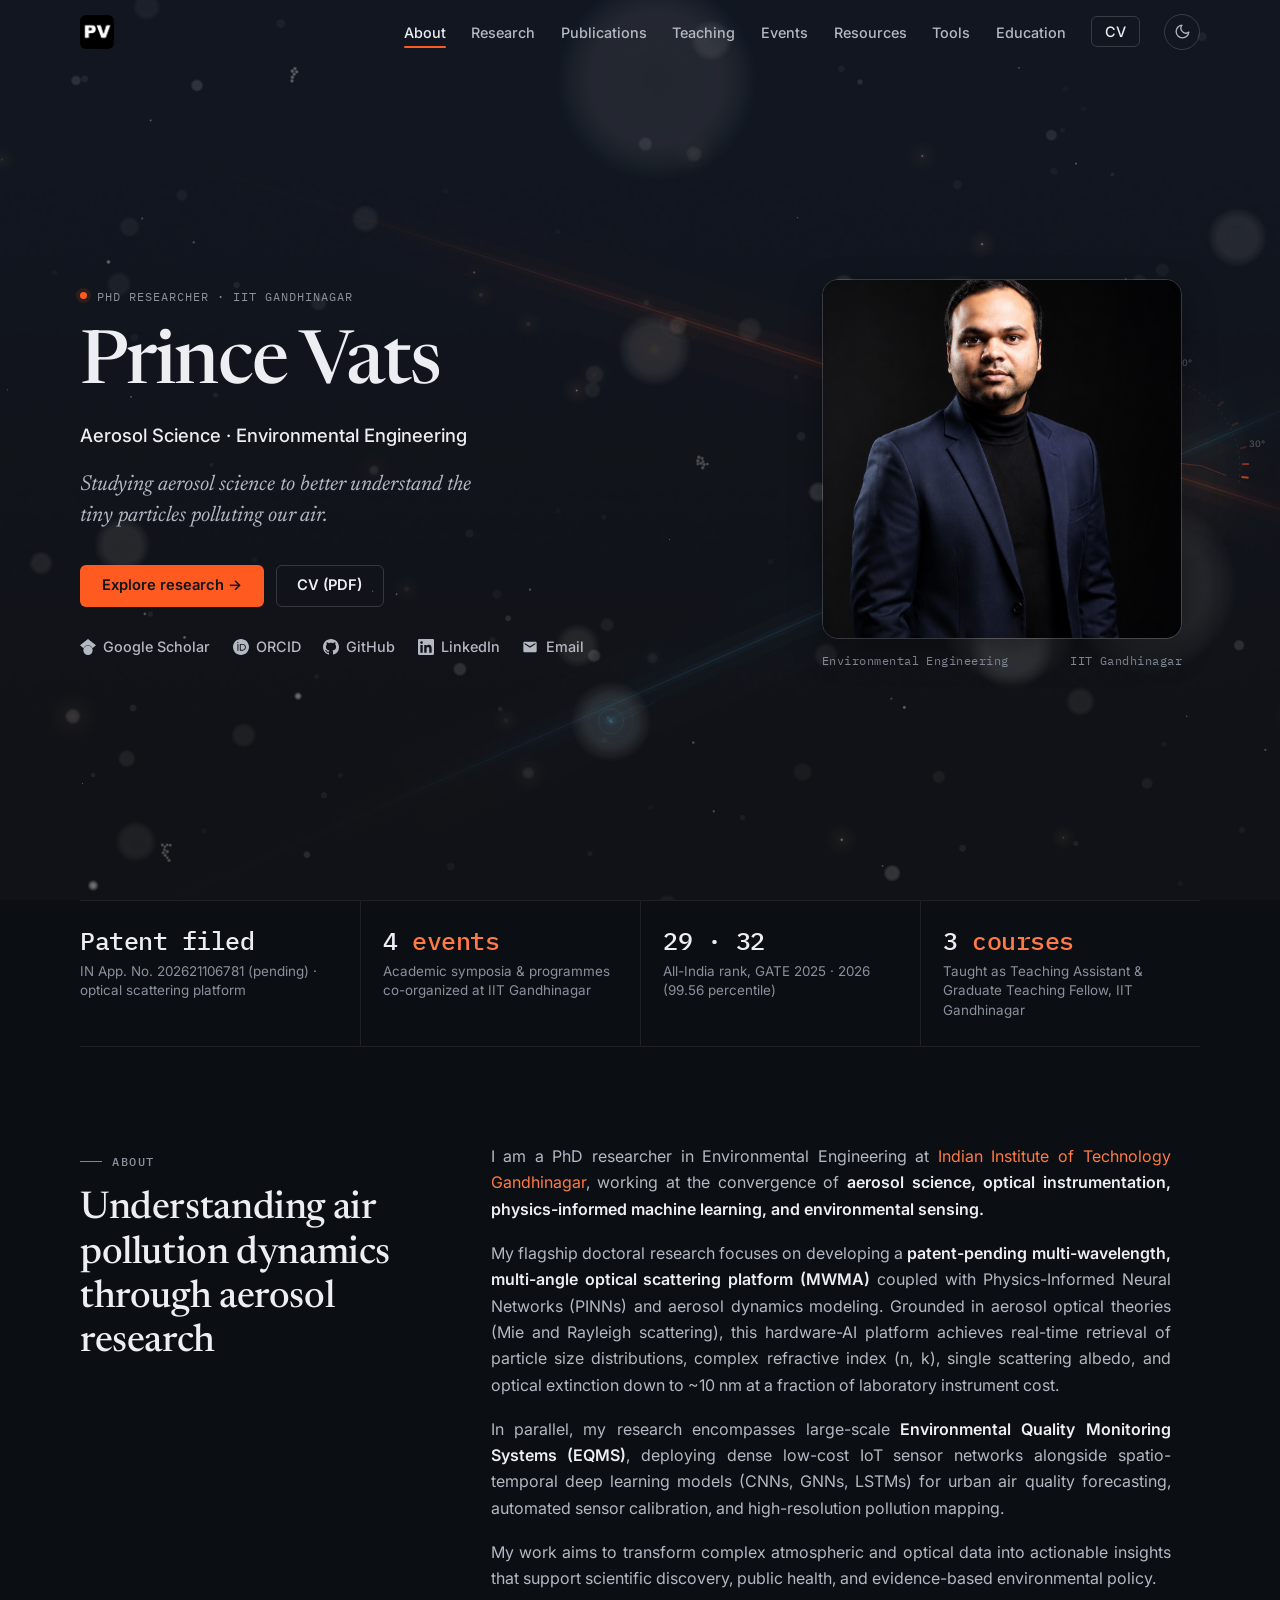
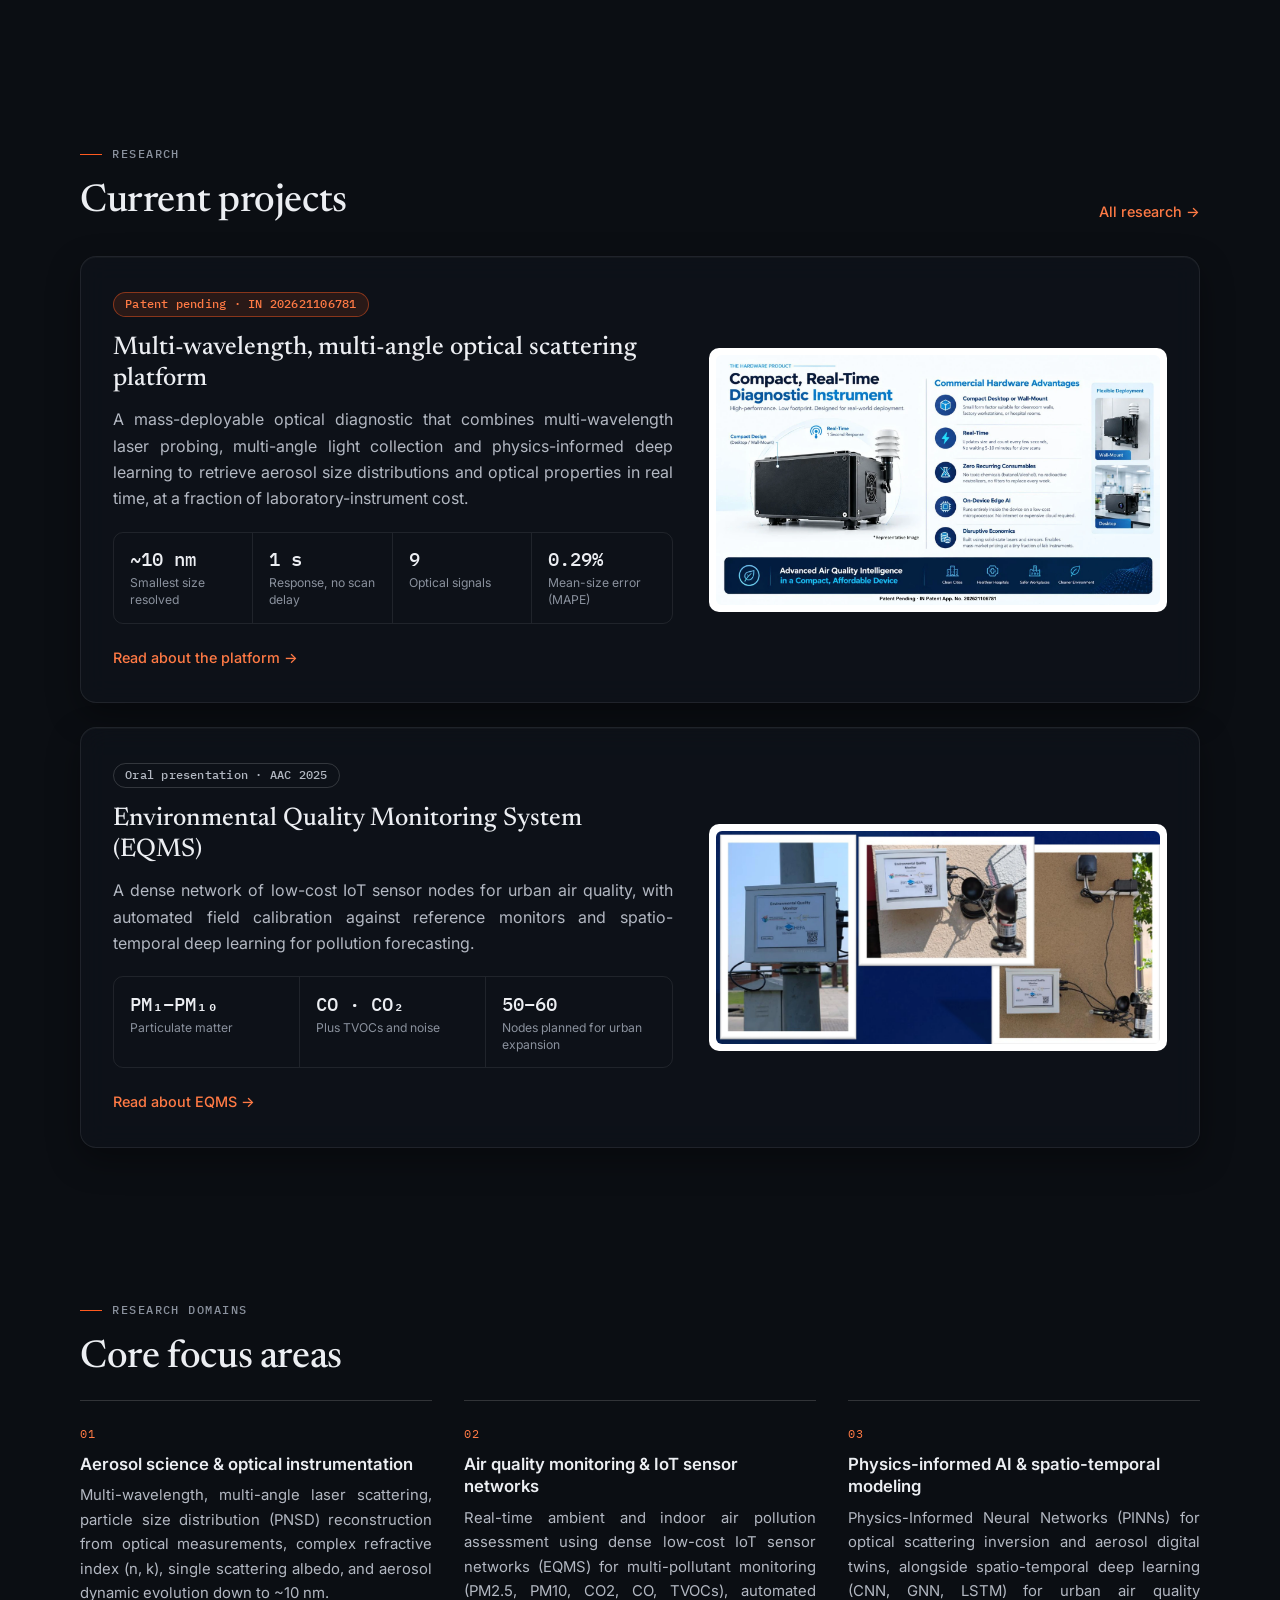
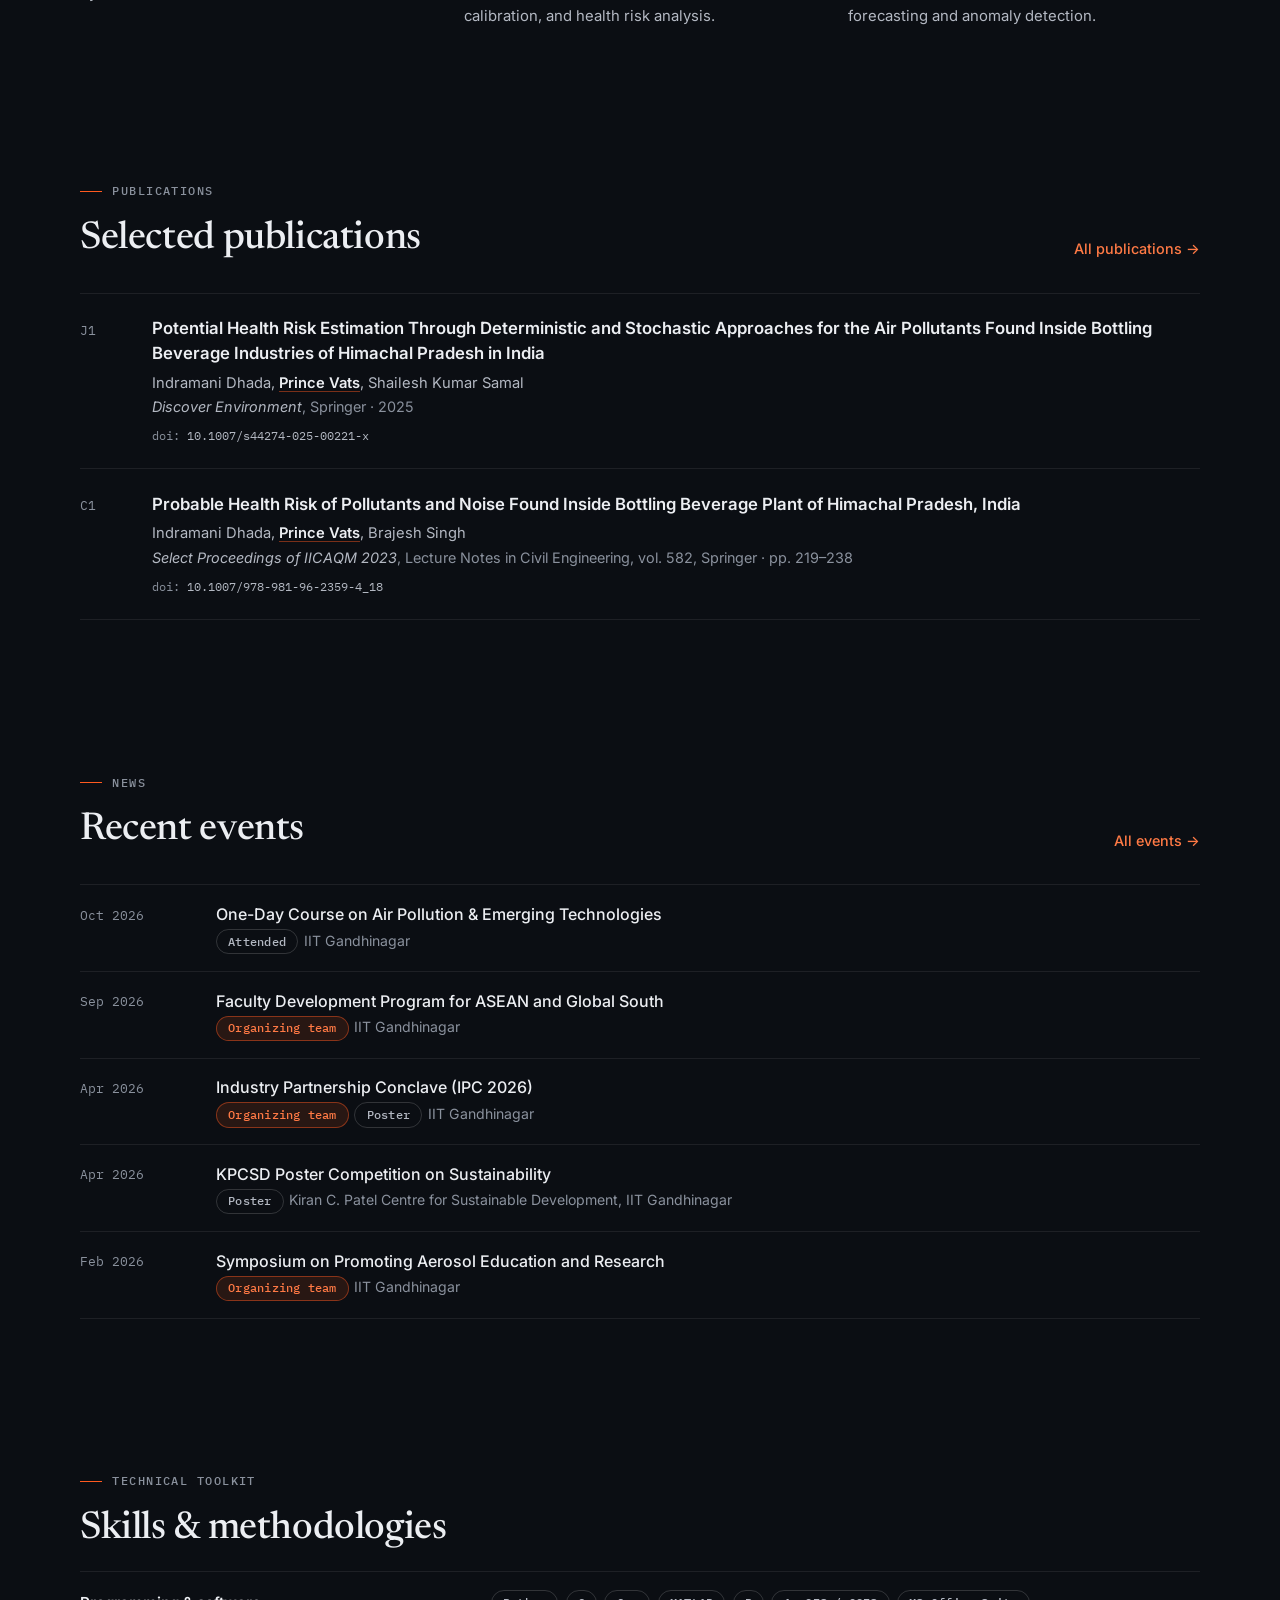
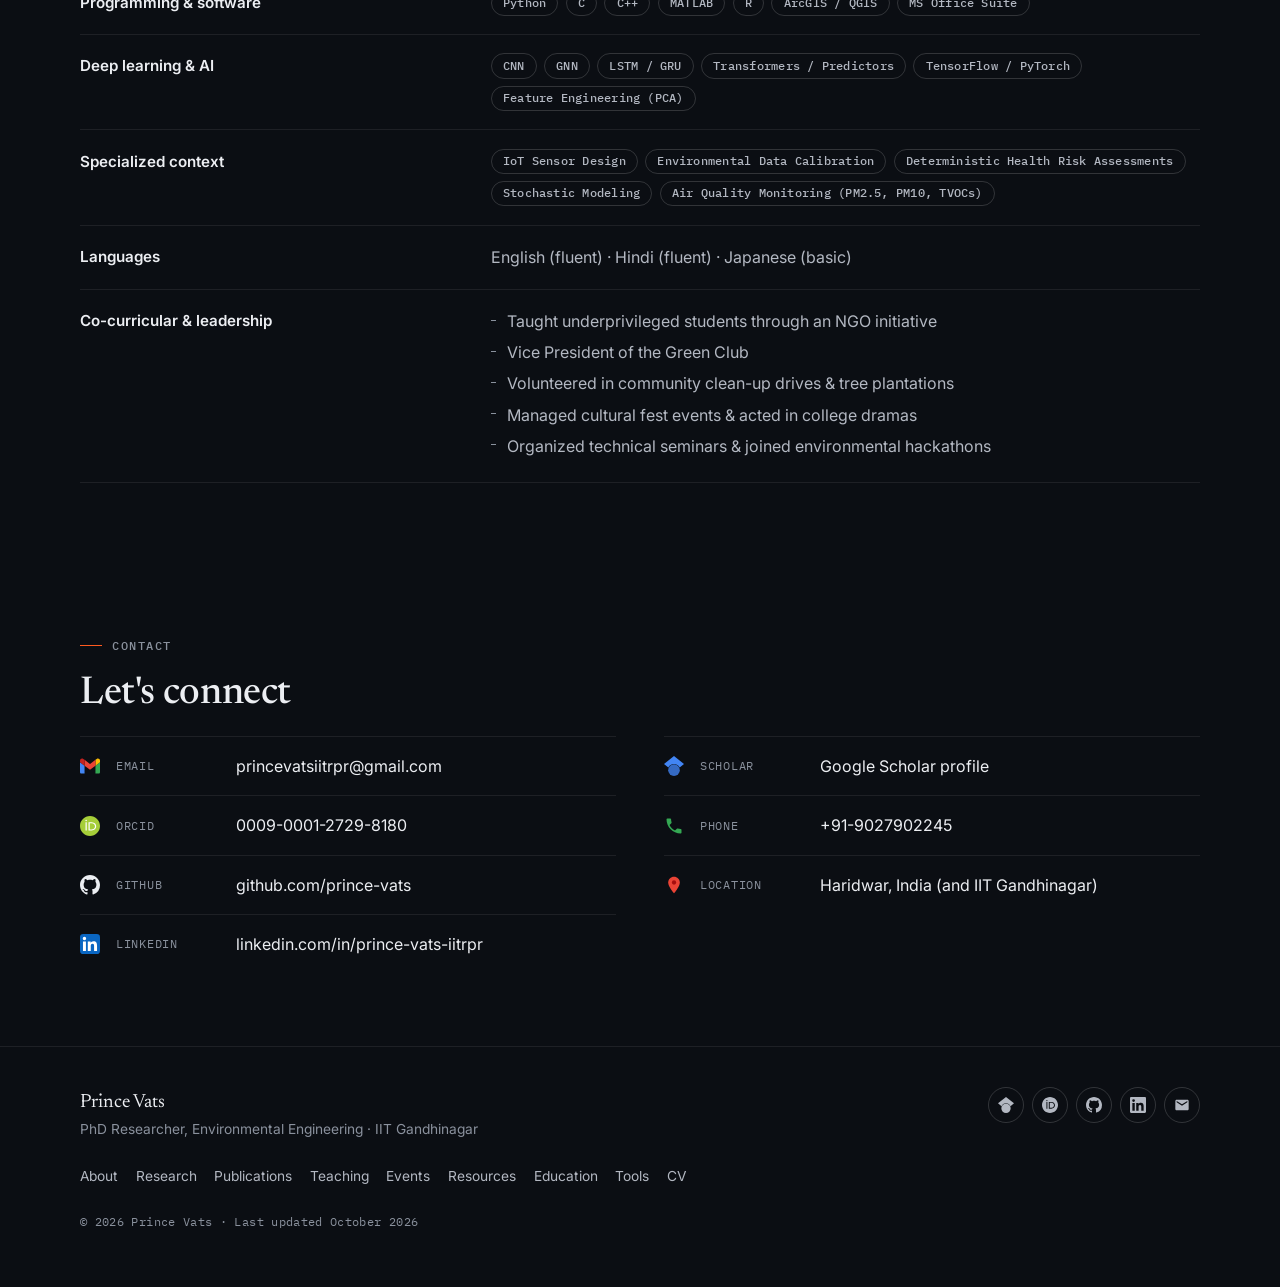
==== commit 5d7a3f2a: "Update" ====
--- a/index.html
+++ b/index.html
@@ -8,12 +8,77 @@
   <meta name="description"
     content="Prince Vats - PhD Researcher at IIT Gandhinagar specializing in aerosol science, environmental engineering, air pollution monitoring, AI/ML calibration, and deep-learning based spatio-temporal modelling." />
   <meta name="color-scheme" content="dark light" />
+  <link rel="canonical" href="https://prince-vats.github.io/" />
   <link rel="icon" type="image/png" href="assets/images/PV_logo.png" />
   <link rel="preconnect" href="https://fonts.googleapis.com" />
   <link rel="preconnect" href="https://fonts.gstatic.com" crossorigin />
   <link rel="stylesheet" href="https://fonts.googleapis.com/css2?family=IBM+Plex+Mono:wght@400;500&family=Inter:wght@400;500;600&family=Newsreader:ital,opsz,wght@0,6..72,400;0,6..72,500;1,6..72,400&display=swap" />
   <link rel="stylesheet" href="css/style.css?v=14" />
   <script>try{if(localStorage.getItem('theme')==='light')document.documentElement.classList.add('light-mode')}catch(e){}</script>
+  <script type="application/ld+json">
+{
+  "@context": "https://schema.org",
+  "@graph": [
+    {
+      "@type": "Person",
+      "@id": "https://prince-vats.github.io/#person",
+      "name": "Prince Vats",
+      "url": "https://prince-vats.github.io/",
+      "image": "https://prince-vats.github.io/assets/images/profile/PV5.png",
+      "jobTitle": "PhD Researcher, Environmental Engineering",
+      "description": "PhD researcher at IIT Gandhinagar working on aerosol science, multi-wavelength multi-angle optical scattering, physics-informed machine learning, and low-cost air quality sensor networks.",
+      "email": "mailto:princevatsiitrpr@gmail.com",
+      "affiliation": {
+        "@type": "CollegeOrUniversity",
+        "name": "Indian Institute of Technology Gandhinagar",
+        "url": "https://www.iitgn.ac.in/"
+      },
+      "alumniOf": [
+        {
+          "@type": "CollegeOrUniversity",
+          "name": "Indian Institute of Technology Ropar"
+        },
+        {
+          "@type": "CollegeOrUniversity",
+          "name": "G. B. Pant University of Agriculture and Technology, Pantnagar"
+        }
+      ],
+      "knowsAbout": [
+        "Aerosol science",
+        "Optical scattering",
+        "Mie scattering",
+        "Aerosol size distribution",
+        "Physics-informed neural networks",
+        "Air quality monitoring",
+        "Low-cost sensor networks",
+        "Spatio-temporal deep learning",
+        "Health risk assessment"
+      ],
+      "identifier": {
+        "@type": "PropertyValue",
+        "propertyID": "ORCID",
+        "value": "0009-0001-2729-8180"
+      },
+      "sameAs": [
+        "https://orcid.org/0009-0001-2729-8180",
+        "https://scholar.google.com/citations?user=SPHQZR8AAAAJ",
+        "https://github.com/prince-vats",
+        "https://www.linkedin.com/in/prince-vats-iitrpr/"
+      ]
+    },
+    {
+      "@type": "WebSite",
+      "@id": "https://prince-vats.github.io/#website",
+      "url": "https://prince-vats.github.io/",
+      "name": "Prince Vats",
+      "inLanguage": "en",
+      "author": {
+        "@id": "https://prince-vats.github.io/#person"
+      }
+    }
+  ]
+}
+  </script>
 </head>
 
 <body>
@@ -35,6 +100,7 @@
         <li><a href="pages/teaching.html">Teaching</a></li>
         <li><a href="pages/events.html">Events</a></li>
         <li><a href="pages/resources.html">Resources</a></li>
+        <li><a href="pages/tools.html">Tools</a></li>
         <li><a href="pages/education.html">Education</a></li>
         <li><a href="assets/pdf/CV.pdf" class="btn btn-outline btn-sm nav-cv" target="_blank" rel="noopener">CV</a></li>
       </ul>
